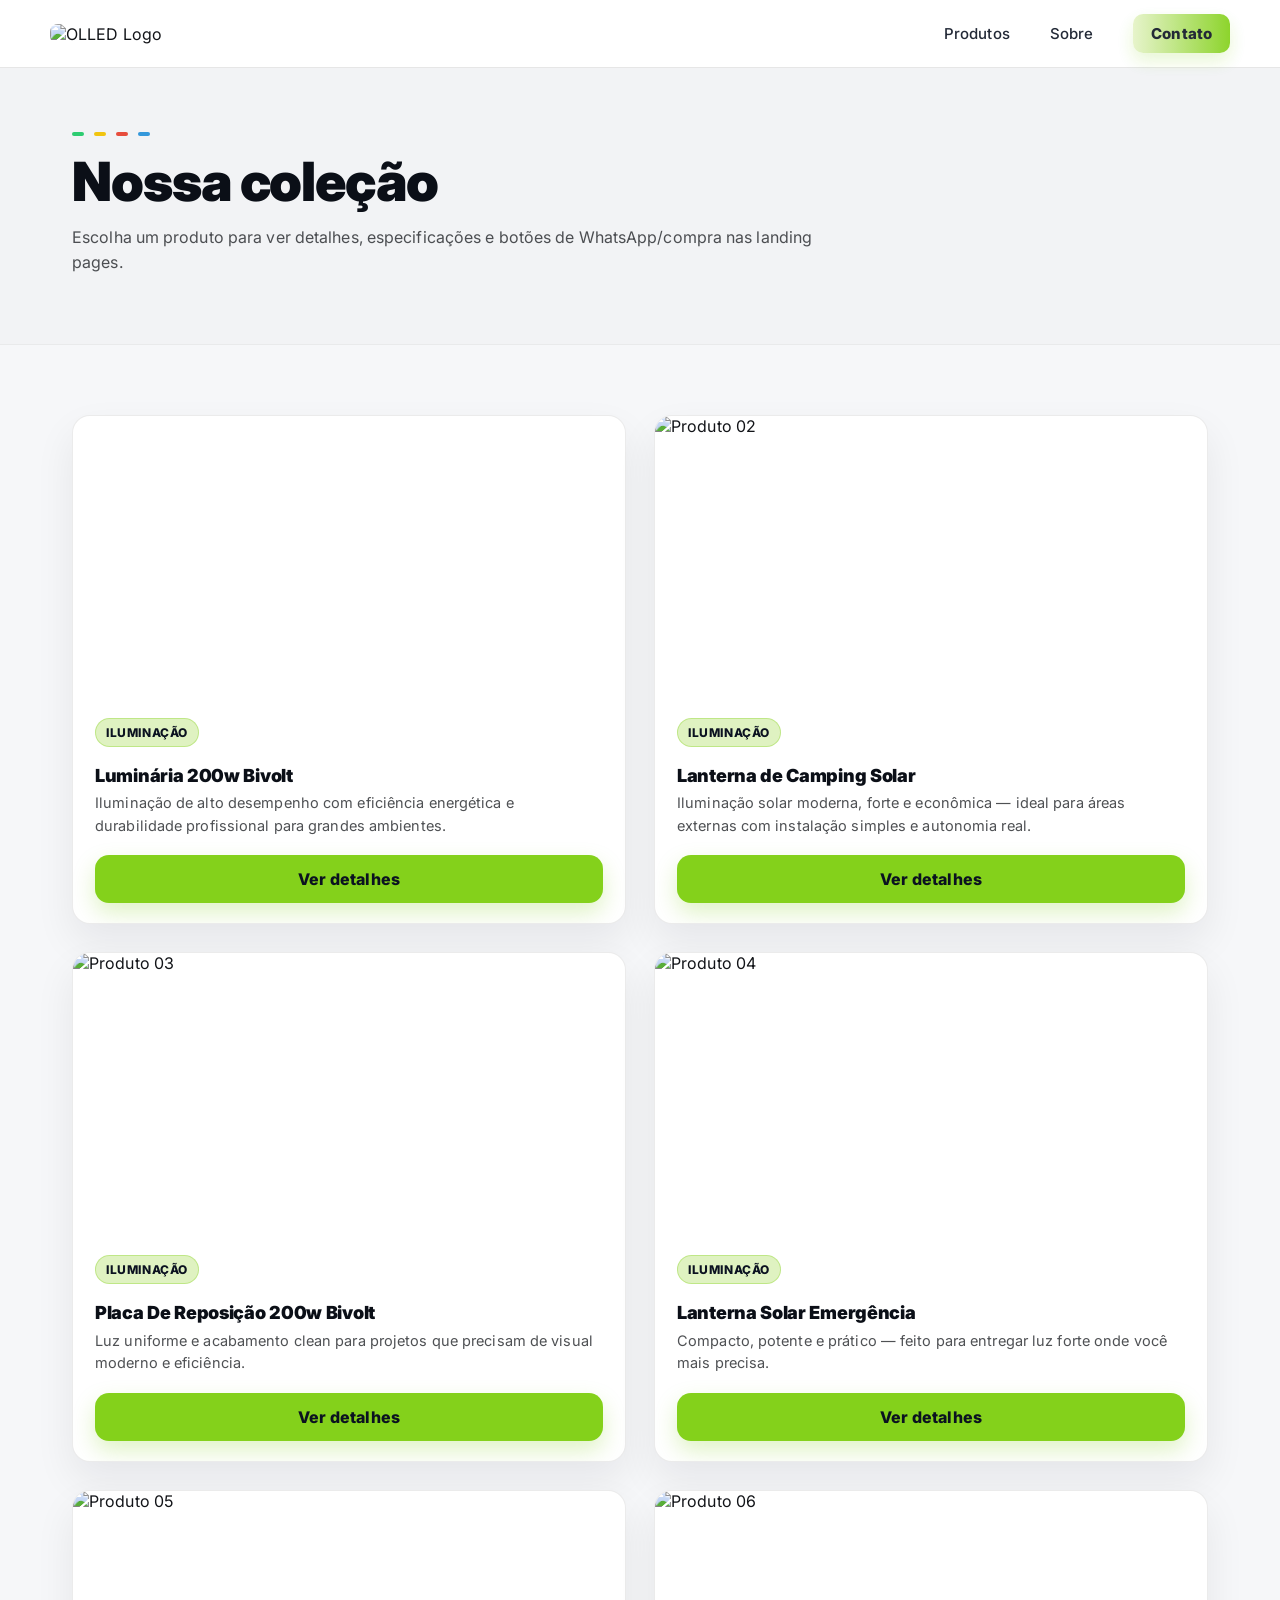
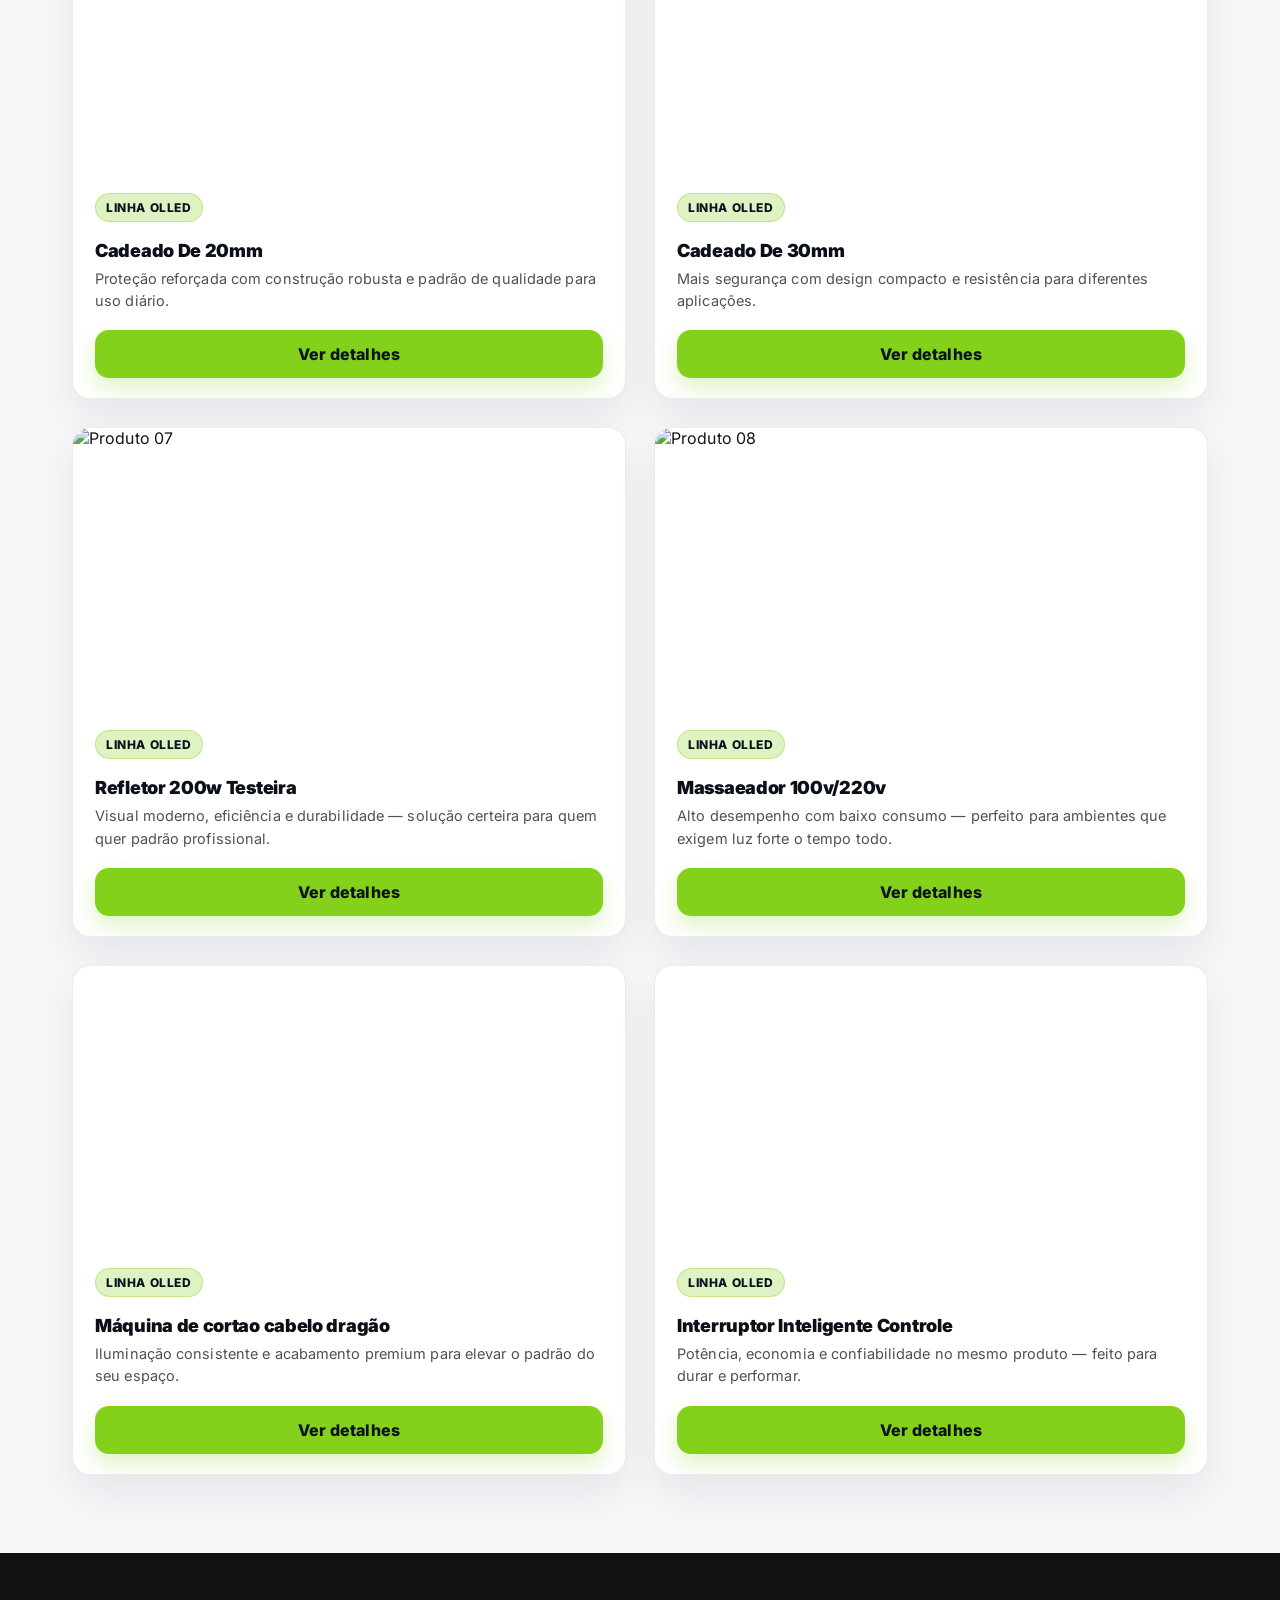
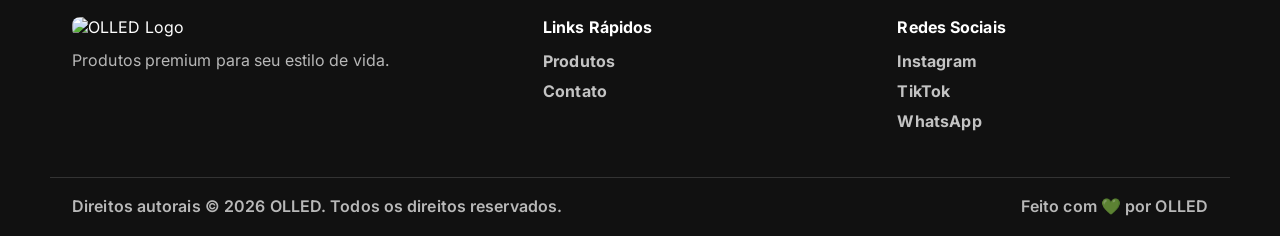
==== produtos.html @ 61763497 "Add files via upload" ====
<!doctype html>
<html lang="pt-br">
<head>
  <meta charset="utf-8" />
  <meta name="viewport" content="width=device-width, initial-scale=1" />
  <title>OLLED • Produtos</title>
  <meta name="description" content="Produtos OLLED – veja a coleção completa e acesse a página de detalhes de cada item." />

  <!-- Mesmo CSS do site -->
  <link rel="stylesheet" href="./styles.css?v=7" />
</head>

<body>
  <!-- NAV (igual do index) -->
  <header class="header">
    <div class="container nav">
      <a class="brand" href="./index.html#top" aria-label="OLLED">
        <img class="logo" src="./assets/Olled logo.png" alt="OLLED Logo">
      </a>

      <nav class="navLinks" aria-label="Navegação">
        <a href="./produtos.html" aria-current="page">Produtos</a>
        <a href="./sobre.html">Sobre</a>
        <a class="ctaNav" href="./index.html#contato">Contato</a>
      </nav>

      <button class="menuBtn" id="menuBtn" aria-label="Abrir menu" aria-expanded="false">☰</button>
    </div>

    <div class="container mobileNav" id="mobileNav" hidden>
      <a href="./produtos.html">Produtos</a>
      <a href="./sobre.html">Sobre</a>
      <a href="./index.html#contato">Contato</a>
    </div>
  </header>

  <main>
    <!-- HERO / TOPO -->
    <section class="pageHero">
      <div class="container reveal">
        <div class="dots"><span></span><span></span><span></span><span></span></div>
        <h1>Nossa coleção</h1>
        <p class="lead" style="max-width: 780px;">
          Escolha um produto para ver detalhes, especificações e botões de WhatsApp/compra nas landing pages.
        </p>
      </div>
    </section>

    <!-- GRID DE PRODUTOS (mesmo padrão do index) -->
    <section class="section products">
      <div class="container">
        <div class="grid">
  <!-- 01 -->
  <article class="card reveal">
    <img src="./assets/Luminaria.png?v=6" alt="Produto 01" loading="lazy"
         onerror="this.src='https://via.placeholder.com/1200x900?text=Produto+01'">
    <div class="cardBody">
      <div class="badgeTop">Iluminação</div>
      <h3>Luminária 200w Bivolt</h3>
      <p>Iluminação de alto desempenho com eficiência energética e durabilidade profissional para grandes ambientes.</p>
      <a class="btn js-product-open" href="#" data-product="p1">Ver detalhes</a>
    </div>
  </article>

  <!-- 02 -->
  <article class="card reveal">
    <img src="./assets/LED SOLAR.png" alt="Produto 02" loading="lazy"
         onerror="this.src='https://via.placeholder.com/1200x900?text=Produto+02'">
    <div class="cardBody">
      <div class="badgeTop">Iluminação</div>
      <h3>Lanterna de Camping Solar</h3>
      <p>Iluminação solar moderna, forte e econômica — ideal para áreas externas com instalação simples e autonomia real.</p>
      <a class="btn js-product-open" href="#" data-product="p2">Ver detalhes</a>
    </div>
  </article>

  <!-- 03 -->
  <article class="card reveal">
    <img src="./assets/Placas.png" alt="Produto 03" loading="lazy"
         onerror="this.src='https://via.placeholder.com/1200x900?text=Produto+03'">
    <div class="cardBody">
      <div class="badgeTop">Iluminação</div>
      <h3>Placa De Reposição 200w Bivolt</h3>
      <p>Luz uniforme e acabamento clean para projetos que precisam de visual moderno e eficiência.</p>
      <a class="btn js-product-open" href="#" data-product="p3">Ver detalhes</a>
    </div>
  </article>

  <!-- 04 -->
  <article class="card reveal">
    <img src="./assets/lanterna.png" alt="Produto 04" loading="lazy"
         onerror="this.src='https://via.placeholder.com/1200x900?text=Produto+04'">
    <div class="cardBody">
      <div class="badgeTop">Iluminação</div>
      <h3>Lanterna Solar Emergência</h3>
      <p>Compacto, potente e prático — feito para entregar luz forte onde você mais precisa.</p>
      <a class="btn js-product-open" href="#" data-product="p4">Ver detalhes</a>
    </div>
  </article>

  <!-- 05 -->
  <article class="card reveal">
    <img src="./assets/Cadeados.png" alt="Produto 05" loading="lazy"
         onerror="this.src='https://via.placeholder.com/1200x900?text=Produto+05'">
    <div class="cardBody">
      <div class="badgeTop">Linha OLLED</div>
      <h3>Cadeado De 20mm </h3>
      <p>Proteção reforçada com construção robusta e padrão de qualidade para uso diário.</p>
      <a class="btn js-product-open" href="#" data-product="p5">Ver detalhes</a>
    </div>
  </article>

  <!-- 06 -->
  <article class="card reveal">
    <img src="./assets/cadeado.png" alt="Produto 06" loading="lazy"
         onerror="this.src='https://via.placeholder.com/1200x900?text=Produto+06'">
    <div class="cardBody">
      <div class="badgeTop">Linha OLLED</div>
      <h3>Cadeado De 30mm</h3>
      <p>Mais segurança com design compacto e resistência para diferentes aplicações.</p>
      <a class="btn js-product-open" href="#" data-product="p6">Ver detalhes</a>
    </div>
  </article>

  <!-- 07 -->
  <article class="card reveal">
    <img src="./assets/prod-07.jpg" alt="Produto 07" loading="lazy"
         onerror="this.src='https://via.placeholder.com/1200x900?text=Produto+07'">
    <div class="cardBody">
      <div class="badgeTop">Linha OLLED</div>
      <h3>Refletor 200w Testeira</h3>
      <p>Visual moderno, eficiência e durabilidade — solução certeira para quem quer padrão profissional.</p>
      <a class="btn js-product-open" href="#" data-product="p7">Ver detalhes</a>
    </div>
  </article>

  <!-- 08 -->
  <article class="card reveal">
    <img src="./assets/prod-08.jpg" alt="Produto 08" loading="lazy"
         onerror="this.src='https://via.placeholder.com/1200x900?text=Produto+08'">
    <div class="cardBody">
      <div class="badgeTop">Linha OLLED</div>
      <h3>Massaeador 100v/220v</h3>
      <p>Alto desempenho com baixo consumo — perfeito para ambientes que exigem luz forte o tempo todo.</p>
      <a class="btn js-product-open" href="#" data-product="p8">Ver detalhes</a>
    </div>
  </article>

  <!-- 09 -->
  <article class="card reveal">
    <img src="./assets/prod-09.jpg" alt="Produto 09" loading="lazy"
         onerror="this.src='https://via.placeholder.com/1200x900?text=Produto+09'">
    <div class="cardBody">
      <div class="badgeTop">Linha OLLED</div>
      <h3>Máquina de cortao cabelo dragão</h3>
      <p>Iluminação consistente e acabamento premium para elevar o padrão do seu espaço.</p>
      <a class="btn js-product-open" href="#" data-product="p9">Ver detalhes</a>
    </div>
  </article>

  <!-- 10 -->
  <article class="card reveal">
    <img src="./assets/prod-10.jpg" alt="Produto 10" loading="lazy"
         onerror="this.src='https://via.placeholder.com/1200x900?text=Produto+10'">
    <div class="cardBody">
      <div class="badgeTop">Linha OLLED</div>
      <h3>Interruptor Inteligente Controle</h3>
      <p>Potência, economia e confiabilidade no mesmo produto — feito para durar e performar.</p>
      <a class="btn js-product-open" href="#" data-product="p10">Ver detalhes</a>
    </div>
  </article>
</div>

  <!-- JS do site (menu mobile + reveal) -->
        </div> <!-- .container -->
    </section>
  </main>

   <div class="pmHeaderLine"></div>
<div class="videoModal" id="productModal" aria-hidden="true">
  <div class="videoModalBackdrop" data-close="product"></div>

  <div class="videoModalBox productModalBox" role="dialog" aria-modal="true" aria-labelledby="productModalTitle">
    <button class="videoModalClose" type="button" data-close="product" aria-label="Fechar">✕</button>

    <div style="padding:18px;">
      <div style="display:grid; grid-template-columns: 1fr;; gap:18px; align-items:start;" class="pmGrid">

     <div>
<div class="mediaRow">

  <div class="mediaImage">
    <img id="productModalImg"
         src=""
         alt=""
         style="width:100%; height:360px; object-fit:cover; border-radius:16px; border:1px solid rgba(0,0,0,.08); background:#fff;">
  </div>

  <div class="mediaVideo" id="productVideoWrap" style="display:none;">
    <video id="productModalVideo"
           controls
           playsinline
           style="width:100%; max-height:260px; border-radius:16px; background:#0b1220;">
    </video>
  </div>

</div>

        <div>
          <div class="badgeTop" id="productModalBadge">Produto</div>
          <h2 id="productModalTitle" style="margin:10px 0 8px;"></h2>
          <p id="productModalDesc" style="margin:0 0 10px; opacity:.88;"></p>

          <div id="productModalSpecs" style="display:flex; flex-wrap:wrap; gap:10px; margin: 10px 0 10px;"></div>

          <h4 style="margin:14px 0 8px;">Características</h4>
          <ul id="productModalList" style="margin:0; padding-left:18px; line-height:1.6;"></ul>

       

        <h4 style="margin:18px 0 8px;">Ver nos Marketplaces</h4>

        <div class="pmActions">
  <a class="pmLink pmLinkWhats" id="productModalWhats" href="#" target="_blank" rel="noopener" aria-label="WhatsApp">
    <svg class="wppIcon" viewBox="0 0 32 32" aria-hidden="true">
      <path d="M19.11 17.42c-.27-.14-1.6-.79-1.85-.88-.25-.09-.44-.14-.62.14-.18.27-.71.88-.87 1.06-.16.18-.32.2-.59.07-.27-.14-1.15-.42-2.2-1.35-.81-.72-1.35-1.6-1.51-1.87-.16-.27-.02-.42.12-.56.12-.12.27-.32.41-.48.14-.16.18-.27.27-.46.09-.18.05-.34-.02-.48-.07-.14-.62-1.5-.85-2.05-.22-.54-.44-.46-.62-.46h-.53c-.18 0-.48.07-.73.34-.25.27-.96.94-.96 2.3s.99 2.67 1.12 2.85c.14.18 1.95 2.97 4.72 4.17.66.28 1.18.45 1.58.58.66.21 1.26.18 1.74.11.53-.08 1.6-.66 1.83-1.3.23-.64.23-1.18.16-1.3-.06-.11-.25-.18-.52-.32z"/>
      <path d="M16 3C8.83 3 3 8.83 3 16c0 2.24.6 4.43 1.74 6.35L3 29l6.85-1.68A12.95 12.95 0 0 0 16 29c7.17 0 13-5.83 13-13S23.17 3 16 3zm0 23.5c-2.02 0-4.01-.54-5.76-1.56l-.41-.24-4.06.99 1.08-3.96-.27-.44A10.48 10.48 0 0 1 5.5 16C5.5 10.21 10.21 5.5 16 5.5S26.5 10.21 26.5 16 21.79 26.5 16 26.5z"/>
    </svg>
  </a>
</div>
        <div class="marketLinks" id="productModalMarkets"></div>
                </div> <!-- fecha coluna direita -->
      </div> <!-- fecha .pmGrid -->
    </div> <!-- fecha padding -->
  </div> <!-- fecha .videoModalBox -->
</div> <!-- fecha .videoModal -->
</div>  
<style>
@media (max-width: 860px){
  .pmGrid{ grid-template-columns: 1fr !important; }
  #productModalImg{ height: 240px !important; }
}

</style>

<footer class="footer">
    <div class="container footerGrid">
      <div class="footerBrand">
        <img class="logo" src="https://files.manuscdn.com/user_upload_by_module/session_file/310519663096299728/YKeuuQJrWALnEjJI.png" alt="OLLED Logo">
        <p>Produtos premium para seu estilo de vida.</p>
      </div>

      <div class="footerCol">
        <h4>Links Rápidos</h4>
        <a href="./produtos.html">Produtos</a>
        <a href="./index.html#contato">Contato</a>
      </div>

      <div class="footerCol">
        <h4>Redes Sociais</h4>
        <a href="https://instagram.com/olledbr" target="_blank" rel="noopener">Instagram</a>
        <a href="https://tiktok.com/@ollederierfreire" target="_blank" rel="noopener">TikTok</a>
        <a href="https://wa.me/5511982139222" target="_blank" rel="noopener">WhatsApp</a>
      </div>
    </div>

    <div class="container footerBottom">
      <span>Direitos autorais © 2026 OLLED. Todos os direitos reservados.</span>
      <span>Feito com 💚 por OLLED</span>
    </div>
  </footer>
<script src="./script.js" defer></script>

</body>
</html>
---- styles.css ----
/* ====== Fonte premium ====== */
@import url('https://fonts.googleapis.com/css2?family=Inter:wght@400;500;600;700;800;900&display=swap');

:root{
  --green:#84d11b;
  --green-dark:#6fb315;

  --text:#0f172a;
  --muted:#475569;

  --bg:#f6f7f9;
  --card:#ffffff;
  --line:#e5e7eb;

  --radius:18px;
  --shadow: 0 12px 28px rgba(2, 6, 23, .08);

  --max: 1180px;

  /* Cores das bolinhas */
  --dot1:#2ecc71; /* verde */
  --dot2:#f1c40f; /* amarelo */
  --dot3:#e74c3c; /* vermelho */
  --dot4:#3498db; /* azul */
}

*{box-sizing:border-box}
html{scroll-behavior:smooth}
body{
  margin:0;
  font-family: "Inter", system-ui, -apple-system, Segoe UI, Roboto, Arial, sans-serif;
  background:var(--bg);
  color:var(--text);
}

img{max-width:100%; display:block}
67a{text-decoration:none; color:inherit}

.container{
  max-width:var(--max);
  margin:0 auto;
  padding:0 22px;
}

/* ====== NAVBAR ====== */
.header{
  position:sticky;
  top:0;
  z-index:50;
  background:#ffffff;
  border-bottom:1px solid #e6e6e6;
}

.nav{
  display:flex;
  justify-content:space-between;
  align-items:center;
  padding:14px 0;
}

.navLinks{
  display:flex;
  gap:40px; /* aumenta o espaço entre Produtos e Sobre */
  align-items:center;
}


.brand{
  display:flex;
  align-items:center;
  gap:12px;
}

.logo{
  width:120px;      /* aumentamos aqui */
  height:auto;     /* deixa proporcional */
  border-radius:8px;
  object-fit:contain;
}

.nav{
  display:flex;
  justify-content:space-between;
  align-items:center;
  padding:px 0; /* mais espaço vertical */
}

.navLinks a{
  color:#111827;
  font-weight:500;
  font-size:15px;
  opacity:.92;
}
.navLinks a:hover{opacity:1}

.navLinks a.ctaNav{
  background: linear-gradient(90deg, #e5f3c7, var(--green));
  padding:10px 18px;
  border-radius:10px;
  font-weight:800;
  box-shadow: 0 8px 18px rgba(132,209,27,.20);
}

/* Mobile menu */
.menuBtn{
  display:none;
  border:1px solid var(--line);
  background:#fff;
  border-radius:12px;
  padding:10px 12px;
  font-size:18px;
  cursor:pointer;
}
.mobileNav{
  border-top:1px solid var(--line);
  padding:8px 0 14px;
}
.mobileNav a{
  display:block;
  padding:10px 0;
  font-weight:700;
  color:#111827;
  opacity:.86;
}
.mobileNav a:hover{opacity:1}

/* ====== Util: bolinhas coloridas ====== */
.dots{
  display:flex;
  gap:10px;
  align-items:center;
  margin:0 0 18px;
}
.dots span{
  width:12px;
  height:4px;
  border-radius:999px;
  display:inline-block;
}
.dots span:nth-child(1){background:var(--dot1)}
.dots span:nth-child(2){background:var(--dot2)}
.dots span:nth-child(3){background:var(--dot3)}
.dots span:nth-child(4){background:var(--dot4)}

/* ====== Botões ====== */
.btn{
  display:inline-flex;
  align-items:center;
  justify-content:center;
  gap:10px;
  padding:14px 22px;
  border-radius:10px;
  border:2px solid var(--green);
  font-weight:800;
  cursor:pointer;
  transition: transform .15s ease, box-shadow .15s ease, opacity .15s ease;
  user-select:none;
}

.btn.primary{
  background:var(--green);
  color:#0b1220;
  border-color:var(--green);
  box-shadow: 0 10px 22px rgba(132,209,27,.25);
}
.btn.ghost{
  background:transparent;
  color:#0b1220;
}
.btn:hover{transform: translateY(-1px); opacity:.97}

/* ====== HERO ====== */
.hero{
  background: #f2f3f5;
  padding:20px 0 80px 0;
  border-bottom:1px solid rgba(0,0,0,.04);
}

.heroGrid{
  display:grid;
  grid-template-columns: 1fr 1fr;
  align-items:center;
  gap:42px;
}

.heroText{ position: relative; }

/* ✅ Aqui é onde você “abaixa” o título */
.heroText h1{
  font-size:56px;
  line-height:1.05;
  letter-spacing:-0.02em;
  margin:42px 0 16px;
}

.lead{
  font-size:16px;
  color:var(--muted);
  line-height:1.7;
  margin:0 0 28px;
  max-width:520px;
}

.heroActions{display:flex; gap:18px; flex-wrap:wrap;}

.heroTopLogo{
  grid-column: 1 / -1;
  display:flex;
  justify-content:center;
  margin-top:-10px;
  margin-bottom:-20px;
  position:relative;
  z-index:2;
}

.heroTopLogo img{
  width:520px;
  max-width:90%;
  height:120px;
  object-fit:cover;
  object-position:center;
}

.heroMedia{
  border-radius:22px;
  overflow:hidden;
  background:#fff;
  border:1px solid rgba(0,0,0,.06);
  box-shadow: var(--shadow);
}

/* ====== GALERIA ====== */
.gallery{
  padding:78px 0;
  background:#fff;
  border-top:1px solid rgba(0,0,0,.05);
}

.gallery h2{
  font-size:42px;
  margin:0 0 10px;
  letter-spacing:-0.02em;
}
.gallery p{
  color:var(--muted);
  line-height:1.7;
  margin:0 0 34px;
  max-width:720px;
}

.galleryGrid{
  display:grid;
  grid-template-columns: 1fr 1fr;
  gap:22px;
}

.galleryGrid img{
  width:100%;
  height:320px;
  object-fit:cover;
  border-radius:18px;
  border:1px solid rgba(0,0,0,.08);
  box-shadow: 0 18px 40px rgba(2, 6, 23, .07);
  transition: transform .35s ease, box-shadow .35s ease;
}

.galleryGrid img:hover{
  transform: translateY(-3px) scale(1.02);
  box-shadow: 0 26px 60px rgba(2, 6, 23, .12);
}

/* ====== SEÇÃO ESCURA (lâmpada) ====== */
.section-dark{
  position:relative;
  padding:110px 0;
  color:#ffffff;

 background-image:
  linear-gradient(90deg,
    rgba(0, 0, 0, 0.85) 0%,
    rgba(0, 0, 0, 0.75) 50%,
    rgba(0, 0, 0, 0.55) 100%
  ),
  url("./assets/lampada.jpg");

  background-size:cover;
  background-position:center;
  background-attachment:fixed;
}

.section-dark .container{ max-width: 760px; }

.section-dark h2{
  font-size:48px;
  margin:0 0 14px;
  letter-spacing:-0.02em;
  color:#ffffff !important;
text-shadow: 0 4px 18px rgba(0,0,0,0.6);
}
.section-dark p{
  color:#ffffff;
  text-shadow: 0 2px 12px rgba(0,0,0,0.5);
  line-height:1.7;
  max-width:560px;
}

/* ====== Seções claras ====== */
.section{
  padding:78px 0;
  background:transparent;
}

.section h2{
  font-size:42px;
  margin:0 0 10px;
  letter-spacing:-0.02em;
}

.section p{
  color: var(--muted);
  line-height:1.7;
  margin:0 0 34px;
  max-width:720px;
}

/* ====== VIDEO ====== */
.videoWrap{ margin-top:8px; }

.videoBox{
  background:#fff;
  border:1px solid var(--line);
  border-radius:16px;
  overflow:hidden;
  box-shadow: var(--shadow);
}

.videoBox video{
  width:100%;
  aspect-ratio:16/9;
  background:#0b1220;
}

.videoHelp{
  background:#eaf1ff;
  padding:18px 18px;
  border-top:1px solid #d7e2ff;
}

.videoHelp h3{
  margin:0 0 10px;
  font-size:18px;
}
.videoHelp ul{
  margin:0;
  padding-left:18px;
  color:#334155;
  line-height:1.8;
}

/* ====== PRODUTOS ====== */
.products{ padding-top:70px; }

.grid{
  display:grid;
  grid-template-columns: 1fr 1fr;
  gap:28px;
}

.card{
  background:var(--card);
  border-radius:18px;
  overflow:hidden;
  border:1px solid rgba(0,0,0,.08);
  box-shadow: 0 18px 40px rgba(2, 6, 23, .07);
  transition: transform .18s ease, box-shadow .18s ease;
}

.card:hover{
  transform: translateY(-2px);
  box-shadow: 0 26px 60px rgba(2, 6, 23, .10);
}

.card img{
  width:100%;
  height:280px;
  object-fit:contain;
  padding:0;
}

.cardBody{ padding:22px 22px 20px; }

.badgeTop{
  display:inline-flex;
  align-items:center;
  gap:8px;
  font-size:12px;
  font-weight:800;
  color:#0b1220;
  background:#dff2c1;
  border:1px solid rgba(132,209,27,.35);
  padding:6px 10px;
  border-radius:999px;
  margin-bottom:10px;
}

.cardBody h3{
  font-size:30px;
  margin:6px 0 8px;
  letter-spacing:-0.02em;
}

.cardBody p{ margin:0 0 18px; color:var(--muted); }

.cardBody .btn{
  width:100%;
  border:none;
  background:var(--green);
  color:#0b1220;
  box-shadow: 0 10px 22px rgba(132,209,27,.25);
}

/* CTA pequena abaixo dos produtos */
.smallCta{
  text-align:center;
  margin-top:38px;
  color:#334155;
}
.smallCta .btn{
  margin-top:14px;
  border:none;
  background:var(--green);
  color:#0b1220;
  box-shadow: 0 10px 22px rgba(132,209,27,.25);
}

/* ====== CONTATO ====== */
#contato{
  background: transparent; /* ou var(--bg) se quiser seguir o fundo do site */
  padding:86px 0;
}
.contactTitleTop{
  text-align:center;
  max-width:820px;
  margin:0 auto 40px;
}

.contactTitleTop h2{
  margin:0 0 10px;
  font-size:44px;
  letter-spacing:-0.02em;
}

.contactTitleTop p{
  margin:0;
  color:#334155;
  line-height:1.7;
}

.contactGrid{
  display:grid;
  grid-template-columns: 1fr 1fr;
  gap:22px;
  max-width:900px;
  margin:0 auto;
}

.contactCard{
  background:#fff;
  border-radius:16px;
  padding:22px 22px;
  border:1px solid rgba(0,0,0,.08);
  box-shadow: var(--shadow);
  display:flex;
  gap:14px;
  align-items:center;
  transition: transform .16s ease;
}
.contactCard:hover{transform: translateY(-1px);}

.icon{
  width:44px;
  height:44px;
  border-radius:12px;
  display:grid;
  place-items:center;
  background:#f3f4f6;
  border:1px solid rgba(0,0,0,.06);
  font-size:20px;
}

.contactText .contactTitle{
  font-weight:900;
  font-size:18px;
  margin:0;
}
.contactText .contactValue{
  margin-top:6px;
  color:#475569;
  font-weight:600;
}

/* CTA verde grande */
.contactCta{
  max-width:880px;
  margin:48px auto 0;
  background: linear-gradient(90deg, #e3efd2, var(--green));
  border-radius:22px;
  padding:54px 30px;
  text-align:center;
  box-shadow: 0 18px 48px rgba(132,209,27,.18);
}

.contactCta h3{
  margin:0 0 10px;
  font-size:36px;
  letter-spacing:-0.02em;
}

.contactCta p{
  margin:0 0 26px;
  color:#0b1220;
  line-height:1.7;
}

.contactCta .btn{
  background:#fff;
  border:none;
  padding:14px 26px;
}

/* ====== FOOTER ====== */
.footer{
  background:#111;
  color:#fff;
  padding:64px 0 20px;
}

.footerGrid{
  display:grid;
  grid-template-columns: 1.1fr .8fr .8fr;
  gap:44px;
  align-items:start;
  margin-bottom:36px;
}

.footerBrand p{
  margin:10px 0 0;
  color:rgba(255,255,255,.70);
  line-height:1.7;
}

.footerCol h4{
  margin:0 0 14px;
  font-size:16px;
}
.footer a{
  display:block;
  color:rgba(255,255,255,.75);
  margin:10px 0;
  font-weight:600;
}
.footer a:hover{color:#fff}

.footerBottom{
  border-top:1px solid rgba(255, 255, 255, 0.14);
  padding-top:18px;
  display:flex;
  justify-content:space-between;
  gap:12px;
  flex-wrap:wrap;
  color:rgba(255,255,255,.70);
  font-weight:600;
}

/* ====== Animations (scroll reveal) ====== */
.reveal{
  opacity:0;
  transform: translateY(14px);
  transition: opacity .6s ease, transform .6s ease;
}
.reveal.show{
  opacity:1;
  transform: translateY(0);
}

.fade-left{
  opacity:0;
  transform: translateX(-60px);
  transition: opacity .8s ease, transform .8s ease;
  will-change: opacity, transform;
}
.fade-left.show{
  opacity:1;
  transform: translateX(0);
}

/* ====== Responsivo ====== */
@media (max-width: 980px){
  .heroGrid{grid-template-columns:1fr}
  .heroText h1{font-size:42px}
  .section-dark h2{font-size:36px}
  .grid{grid-template-columns:1fr}
  .contactGrid{grid-template-columns:1fr}
  .footerGrid{grid-template-columns:1fr}
  .navLinks{display:none}
  .menuBtn{display:inline-flex}

  .heroTopLogo{ margin-top:0; margin-bottom:-12px; }
  .heroTopLogo img{ width:420px; height:110px; }

  .galleryGrid{ grid-template-columns: 1fr; }
  .galleryGrid img{ height:260px; }
}
/* ===== Ícones redes sociais coloridos ===== */

.icon i{
  font-size:20px;
}

/* WhatsApp */
.fa-whatsapp{
  color:#25D366;
}

/* Instagram (gradiente fake simplificado) */
.fa-instagram{
  color:#E1306C;
}

/* TikTok */
.fa-tiktok{
  color:#000000;
}

/* Email */
.fa-envelope{
  color:#0072C6;
}
/* ===== Página Sobre ===== */
.pageHero{
  background:#f2f3f5;
  padding:64px 0 40px;
  border-bottom:1px solid rgba(0,0,0,.04);
}

.pageHero h1{
  font-size:54px;
  line-height:1.05;
  letter-spacing:-0.02em;
  margin:0 0 14px;
}

.aboutCards{
  display:grid;
  grid-template-columns: 1fr 1fr 1fr;
  gap:18px;
  margin-top:22px;
}

.aboutCard{
  background:#fff;
  border:1px solid rgba(0,0,0,.08);
  border-radius:16px;
  padding:18px;
  box-shadow: var(--shadow);
}

.aboutCard h3{
  margin:0 0 8px;
  font-size:18px;
}

.aboutCard p{
  margin:0;
  color:var(--muted);
  line-height:1.6;
}

.activeNav{
  font-weight:900;
  opacity:1 !important;
}

@media (max-width: 980px){
  .aboutCards{ grid-template-columns: 1fr; }
  .pageHero h1{ font-size:40px; }
}
/* ===================== SOBRE (PAGE) ===================== */
.aboutHero{
  background: linear-gradient(180deg, #eef5ff 0%, #ffffff 70%);
  border-bottom:1px solid rgba(0,0,0,.06);
  padding:84px 0 64px;
}

.aboutHeroInner{ max-width: 980px; }

.aboutHero h1{
  font-size:54px;
  line-height:1.05;
  letter-spacing:-0.02em;
  margin:18px 0 14px;
}

.aboutHeroLead{
  color:var(--muted);
  line-height:1.8;
  margin:0;
  max-width:820px;
  font-size:16px;
}

.aboutSection{
  padding:78px 0;
  background:#fff;
}

.aboutAlt{
  background:#f3f6fb;
  border-top:1px solid rgba(0,0,0,.04);
  border-bottom:1px solid rgba(0,0,0,.04);
}

.aboutSection h2{
  font-size:40px;
  margin:0 0 12px;
  letter-spacing:-0.02em;
}

.aboutSection p{
  color:var(--muted);
  line-height:1.8;
  margin:0 0 14px;
  max-width:860px;
}

.aboutNote{
  margin-top:14px !important;
  max-width:860px;
}

.aboutChecks{
  display:grid;
  grid-template-columns: 1fr 1fr;
  gap:18px 34px;
  margin:20px 0 10px;
  max-width: 860px;
}

.aboutChecks ul{
  margin:0;
  padding:0;
  list-style:none;
  display:flex;
  flex-direction:column;
  gap:12px;
}

.aboutChecks li{
  display:flex;
  align-items:flex-start;
  gap:12px;
  color:#0f172a;
  line-height:1.6;
  font-weight:600;
}

.checkDot{
  width:20px;
  height:20px;
  border-radius:999px;
  display:inline-flex;
  align-items:center;
  justify-content:center;
  background:#e9f7d4;
  border:1px solid rgba(132,209,27,.55);
  color:#2f6d00;
  font-weight:900;
  flex: 0 0 20px;
  margin-top:2px;
}

.aboutBullets{
  display:grid;
  grid-template-columns: 1fr 1fr;
  gap:10px 34px;
  margin:16px 0 6px;
  max-width: 860px;
}

.aboutBullets ul{
  margin:0;
  padding-left:18px;
  color:#0f172a;
  line-height:1.9;
  font-weight:600;
}

.aboutClients{
  display:grid;
  grid-template-columns: 1fr 1fr;
  gap:14px 16px;
  margin:26px 0 18px;
  max-width: 860px;
}

.clientPill{
  background:#fff;
  border:1px solid rgba(0,0,0,.12);
  border-radius:10px;
  padding:16px 18px;
  font-weight:800;
  text-align:center;
  box-shadow: 0 10px 24px rgba(2, 6, 23, .06);
}

.aboutWhy{
  margin:18px 0 16px;
  padding:0;
  list-style:none;
  max-width: 860px;
  display:flex;
  flex-direction:column;
  gap:12px;
}

.aboutWhy li{
  display:flex;
  align-items:flex-start;
  gap:12px;
  color:#0f172a;
  font-weight:700;
  line-height:1.6;
}

.aboutWhy li::before{
  content:"◆";
  color:#3b82f6;
  font-size:14px;
  line-height:1.4;
  margin-top:2px;
}

.aboutItalic{
  max-width:860px;
  font-style:italic;
  color:#475569;
  margin-top:14px !important;
}

.aboutCta{
  padding:88px 0;
  background: linear-gradient(90deg, #e7f5d2 0%, #84d11b 100%);
}

.aboutCtaInner{
  text-align:center;
  max-width: 920px;
}

.aboutCta h2{
  margin:0 0 10px;
  font-size:46px;
  letter-spacing:-0.02em;
  color:#0b1220;
}

.aboutCta p{
  margin:0 0 22px;
  color:#0b1220;
  font-weight:600;
  line-height:1.8;
}

.aboutCtaBtn{
  background:#fff !important;
  border:2px solid rgba(11,18,32,.2) !important;
  color:#0b1220 !important;
  padding:14px 26px !important;
  box-shadow: 0 14px 34px rgba(2, 6, 23, .10);
}

@media (max-width: 980px){
  .aboutHero{ padding:60px 0 44px; }
  .aboutHero h1{ font-size:40px; }
  .aboutChecks{ grid-template-columns:1fr; }
  .aboutBullets{ grid-template-columns:1fr; }
  .aboutClients{ grid-template-columns:1fr; }
  .aboutCta h2{ font-size:34px; }
}

/* ===== BOTÃO FLUTUANTE WHATSAPP (ÚNICO) ===== */
.whatsappFloat{
  position:fixed;
  right:24px;
  bottom:24px;
  width:64px;
  height:64px;
  border-radius:50%;
  background:#25D366;

  display:flex;
  align-items:center;
  justify-content:center;

  z-index:999;
  cursor:pointer;

  /* “apagado” (sem brilho forte) */
  box-shadow:
    0 10px 25px rgba(0,0,0,.20);

  transition: transform .35s ease, box-shadow .35s ease, filter .35s ease;
  animation: wppFade .45s ease both;
}

.whatsappFloat img{
  width:34px;
  height:34px;
  transition: transform .35s ease, filter .35s ease;
}

/* 💡 EFEITO LÂMPADA ACENDENDO (hover) */
.whatsappFloat:hover{
  transform: translateY(-3px) scale(1.08);
  filter: brightness(1.05);

  /* brilho “lâmpada” */
  box-shadow:
    0 0 10px rgba(255,255,255,.70),
    0 0 22px rgba(255,255,255,.45),
    0 0 55px rgba(37,211,102,.75),
    0 0 90px rgba(37,211,102,.45),
    0 14px 36px rgba(0,0,0,.22);
}

.whatsappFloat:hover img{
  transform: scale(1.08);
  filter: brightness(1.20);
}

/* entrada suave */
@keyframes wppFade{
  from{ opacity:0; transform: translateY(12px) scale(.95); }
  to{ opacity:1; transform: translateY(0) scale(1); }
}


/* Responsivo Marketplaces */
@media (max-width: 980px){
  .marketGrid{
    grid-template-columns: 1fr;
  }
}

/* ===== FAIXA (NETFLIX-LIKE) DE VÍDEOS ===== */
.rail{
  position: relative;
  margin-top: 18px;
}

.railViewport{
  overflow: hidden;
  border-radius: 18px;
  border: 1px solid rgba(0,0,0,.10);
  box-shadow: 0 18px 40px rgba(2, 6, 23, .08);
  background: #0b1220;
}

.railTrack{
  display: flex;
  gap: 14px;
  padding: 14px;
  transform: translateX(0);
  transition: transform .45s ease;
  will-change: transform;
}

.railCard{
  flex: 0 0 320px;
  height: 180px;
  border-radius: 14px;
  overflow: hidden;
  background: #0b1220;
  border: 1px solid rgba(255,255,255,.10);
}

.railVideo{
  width: 100%;
  height: 100%;
  object-fit: cover;
  display: block;
  background: #0b1220;
}

.railBtn{
  position: absolute;
  top: 50%;
  transform: translateY(-50%);
  width: 46px;
  height: 46px;
  border-radius: 50%;
  border: 1px solid rgba(255,255,255,.20);
  background: rgba(0,0,0,.35);
  color: #fff;
  font-size: 30px;
  cursor: pointer;
  display: grid;
  place-items: center;
  z-index: 3;
  transition: transform .2s ease, opacity .2s ease;
  opacity: .95;
}

.railBtn:hover{
  transform: translateY(-50%) scale(1.06);
}

.railBtn.prev{ left: 10px; }
.railBtn.next{ right: 10px; }

@media (max-width: 980px){
  .railCard{ flex-basis: 260px; height: 150px; }
}

@media (max-width: 520px){
  .railCard{ flex-basis: 220px; height: 130px; }
}

/* ====== FEEDBACKS ====== */
.feedback-section{
  padding: 100px 5%;
  background: #f1f3f5;
  text-align: center;
}

.feedback-container{
  display: flex;
  gap: 30px;
  justify-content: center;
  flex-wrap: wrap;
}

.feedback-card{
  background: #ffffff;
  width: 340px;
  padding: 35px;
  border-radius: 20px;
  border: 1px solid rgba(0,0,0,0.06);
  box-shadow: 0 20px 40px rgba(0,0,0,0.10);
  transition: transform .4s ease, box-shadow .4s ease, opacity .4s ease;
  position: relative;
  overflow: hidden;

  opacity: 0;
  transform: translateY(60px);
}

.feedback-card.show{
  opacity: 1;
  transform: translateY(0);
}

.feedback-card:hover{
  transform: translateY(-12px);
  box-shadow: 0 30px 60px rgba(0,0,0,0.16);
}

.feedback-card::before{
  content: "";
  position: absolute;
  top: 0;
  left: 0;
  height: 5px;
  width: 100%;
  background: linear-gradient(90deg, #00ff88, #00cc66);
}
/* FIX: logos dos marketplaces não podem herdar regras globais de img */
.marketCard .marketLogo{
  width: 54px !important;
  height: 54px !important;
  max-width: 54px !important;
  max-height: 54px !important;
  object-fit: contain !important;
  flex: 0 0 54px;
}

/* garante layout do card */
.marketCard{
  display: flex;
  align-items: center;
  gap: 18px;
}

.marketCard span{
  flex: 1;
}
/* ===== MARKETPLACES (estilo igual Contato) ===== */

.marketCard{
  text-decoration: none;
  color: #0b1220;
  background:#fff;
  border-radius:18px;
  padding:22px;
  display:flex;
  align-items:center;
  gap:16px;
  border:1px solid rgba(0,0,0,.08);
  box-shadow: 0 16px 36px rgba(2,6,23,.07);
  transition: transform .3s ease, box-shadow .3s ease, border-color .3s ease;
}

.marketIcon{
  width:56px;
  height:56px;
  border-radius:16px;
  background:#f3f4f6;
  border:1px solid rgba(0,0,0,.06);
  display:grid;
  place-items:center;
  flex: 0 0 56px;
}

.marketCard .marketLogo{
  width:28px !important;
  height:28px !important;
  max-width:28px !important;
  max-height:28px !important;
  object-fit:contain !important;
  display:block;
}

.marketText{
  display:flex;
  flex-direction:column;
  line-height:1.1;
}

.marketText strong{
  font-size:18px;
  font-weight:800;
}

.marketText span{
  margin-top:6px;
  font-size:14px;
  color:#4b5563;
  font-weight:600;
}

/* Marketplaces usando o mesmo estilo do contato */
.icon img{
  width: 40px;
  height: 40px;
  object-fit: contain;
  display: block;
}

/* Marketplaces usando o mesmo estilo do contato (tamanho da logo no quadradinho) */
.icon img{
  width: 40px;
  height: 40px;
  object-fit: contain;
  display: block;
}

/* Hover: “saltinho” + acender (glow) com a cor de cada marketplace */
.contactCard{
  transition: transform .25s ease, box-shadow .25s ease, border-color .25s ease, filter .25s ease;
}

.contactCard.shopee{ --glow: 255, 87, 34; }  /* Shopee */
.contactCard.magalu{ --glow: 0, 102, 255; }  /* Magalu */
.contactCard.tiktok{ --glow: 0, 242, 234; }  /* TikTok */
.contactCard.ml{     --glow: 255, 206, 0; }  /* Mercado Livre */

.contactCard.shopee:hover,
.contactCard.magalu:hover,
.contactCard.tiktok:hover,
.contactCard.ml:hover{
  transform: translateY(-6px);
  border-color: rgba(var(--glow), .45);
  filter: brightness(1.02);
  box-shadow:
    0 18px 40px rgba(2,6,23,.12),
    0 0 0 4px rgba(var(--glow), .10),
    0 0 26px rgba(var(--glow), .28);
}

.contactCard.shopee:hover .icon,
.contactCard.magalu:hover .icon,
.contactCard.tiktok:hover .icon,
.contactCard.ml:hover .icon{
  border-color: rgba(var(--glow), .35);
  box-shadow:
    0 0 0 4px rgba(var(--glow), .10),
    0 0 18px rgba(var(--glow), .25);
  background: rgba(var(--glow), .06);
}

/* ===== FIX LINKS (tirar sublinhado e roxo) ===== */
a{
  text-decoration: none;
  color: inherit;
}

a:visited{
  color: inherit;
}

/* garante que dentro dos cards também não mude */
.contactCard, 
.contactCard:visited{
  color: inherit;
  text-decoration: none;
}

/* ===== CONTATOS - salto + glow por cor ===== */
.contactCard{
  transition: transform .25s ease, box-shadow .25s ease, border-color .25s ease, filter .25s ease;
  will-change: transform;
}

/* cores */
.contactCard.whatsapp{ --glow: 37, 211, 102; }   /* verde Whats */
.contactCard.instagram{ --glow: 225, 48, 108; }  /* rosa Insta */
.contactCard.tiktok{ --glow: 0, 242, 234; }      /* ciano TikTok */
.contactCard.email{ --glow: 0, 102, 204; }       /* azul Email */

/* hover */
.contactCard.whatsapp:hover,
.contactCard.instagram:hover,
.contactCard.tiktok:hover,
.contactCard.email:hover{
  transform: translateY(-6px);
  border-color: rgba(var(--glow), .45);
  filter: brightness(1.02);
  box-shadow:
    0 18px 40px rgba(2,6,23,.12),
    0 0 0 4px rgba(var(--glow), .10),
    0 0 26px rgba(var(--glow), .28);
}

/* glow no quadradinho do ícone */
.contactCard.whatsapp:hover .icon,
.contactCard.instagram:hover .icon,
.contactCard.tiktok:hover .icon,
.contactCard.email:hover .icon{
  border-color: rgba(var(--glow), .35);
  box-shadow:
    0 0 0 4px rgba(var(--glow), .10),
    0 0 18px rgba(var(--glow), .25);
  background: rgba(var(--glow), .06);
}

.videoHead{
  display:flex;
  justify-content:space-between;
  align-items:flex-end;
  gap:20px;
  margin-bottom:25px;
}

.videoCTA{
  padding:12px 18px;
  border-radius:14px;
  background:#fff;
  border:1px solid rgba(0,0,0,.08);
  font-weight:700;
  text-decoration:none;
  color:#0b1220;
  transition: transform .2s ease, box-shadow .2s ease;
}

.videoCTA:hover{
  transform: translateY(-4px);
  box-shadow: 0 12px 30px rgba(0,0,0,.12);
}

.railCard:hover .railVideo{
  transform: scale(1.05);
}

.railVideo{
  transition: transform .4s ease;
}

/* ===== Degradê nas laterais (Netflix fade) ===== */
.railViewport{
  position: relative;
}

.railViewport::before,
.railViewport::after{
  content:"";
  position:absolute;
  top:0;
  bottom:0;
  width:70px;
  pointer-events:none;
  z-index:5;          /* fica acima dos vídeos/thumbs */
}

.railViewport::before{
  left:0;
  background: linear-gradient(90deg, rgba(11,18,32,1), rgba(11,18,32,0));
}

.railViewport::after{
  right:0;
  background: linear-gradient(270deg, rgba(11,18,32,1), rgba(11,18,32,0));
}

/* garante que o track fique abaixo do fade */
.railTrack{ position: relative; z-index:1; }

.railThumb{
  width:100%;
  height:100%;
  object-fit:cover;
  background:#fff;
  display:block;
}

.railViewport{
  position: relative;
}

.railViewport::before,
.railViewport::after{
  content:"";
  position:absolute;
  top:0;
  bottom:0;
  width:70px;
  pointer-events:none;
  z-index:5;
}

.railViewport::before{
  left:0;
  background: linear-gradient(90deg, #0b1220 0%, rgba(11,18,32,0) 100%);
}

.railViewport::after{
  right:0;
  background: linear-gradient(270deg, #0b1220 0%, rgba(11,18,32,0) 100%);
}
/* ===== Overlay do play em cima do thumb ===== */
/* ===== Overlay play em cima do thumb ===== */
.railCard{ position: relative; cursor:pointer; }

.railOverlay{
  position:absolute; inset:0;
  display:flex; flex-direction:column;
  align-items:center; justify-content:center;
  gap:10px;
  opacity:0;
  transition: opacity .25s ease;
  background: linear-gradient(180deg, rgba(0,0,0,0) 30%, rgba(0,0,0,.40) 100%);
  z-index:2;
}
.railCard:hover .railOverlay{ opacity:1; }

.playBadge{
  width:54px; height:54px;
  border-radius:50%;
  display:grid; place-items:center;
  border:1px solid rgba(255,255,255,.30);
  background: rgba(0,0,0,.35);
  color:#fff; font-size:22px;
}
.playText{ color:#fff; font-weight:800; font-size:14px; }

/* ===== MODAL do vídeo ===== */
.videoModal{ position:fixed; inset:0; display:none; z-index:9999; }
.videoModal.open{ display:block; }
.videoModalBackdrop{ position:absolute; inset:0; background:rgba(0,0,0,.70); }

.videoModalBox{
  position:relative;
  width:min(980px,92vw);
  margin:7vh auto 0;
  border-radius:18px;
  overflow:hidden;
  background:#0b1220;
  border:1px solid rgba(255,255,255,.12);
  box-shadow:0 30px 90px rgba(0,0,0,.55);
}

.videoModalClose{
  position:absolute; top:10px; right:10px;
  width:40px; height:40px;
  border-radius:12px;
  border:1px solid rgba(255,255,255,.15);
  background: rgba(0,0,0,.35);
  color:#fff; cursor:pointer; z-index:2;
}

.videoModalPlayer{ width:100%; aspect-ratio:16/9; background:#000; }
.videoModalPlayer video{ width:100%; height:100%; display:block; object-fit:contain; }
.railCard{
  position: relative;
  cursor: pointer;
}

.railOverlay{
  position:absolute;
  inset:0;
  display:flex;
  flex-direction:column;
  align-items:center;
  justify-content:center;
  gap:10px;
  opacity:0;
  transition: opacity .25s ease;
  background: linear-gradient(180deg, rgba(0,0,0,0) 30%, rgba(0,0,0,.40) 100%);
  z-index:2;
}

.railCard:hover .railOverlay{ opacity:1; }

.playBadge{
  width:54px;
  height:54px;
  border-radius:50%;
  display:grid;
  place-items:center;
  border:1px solid rgba(255,255,255,.30);
  background: rgba(0,0,0,.35);
  color:#fff;
  font-size:22px;
}

.playText{
  color:#fff;
  font-weight:800;
  font-size:14px;
}

/* ===============================
   MODAL CINEMATOGRÁFICO OLLED
================================ */

.videoModal{
  position: fixed;
  inset: 0;
  display: block;
  opacity: 0;
  visibility: hidden;
  transition: opacity .3s ease, visibility .3s ease;
  z-index: 9999;
}

.videoModal.open{
  opacity: 1;
  visibility: visible;
}

.videoModalBackdrop{
  position:absolute;
  inset:0;
  background: rgba(0,0,0,.65);
  backdrop-filter: blur(8px);
  opacity: 0;
  transition: opacity .3s ease;
}

.videoModal.open .videoModalBackdrop{
  opacity: 1;
}

.videoModalBox{
  position: relative;
  width: min(980px, 92vw);
  margin: 10vh auto 0;
  border-radius: 22px;
  overflow: hidden;
  background: #0b1220;
  border: 1px solid rgba(0,255,136,.15);
  box-shadow:
    0 40px 120px rgba(0,0,0,.65),
    0 0 40px rgba(0,255,136,.12);

  transform: translateY(40px) scale(.92);
  opacity: 0;
  transition: transform .35s cubic-bezier(.16,.84,.44,1),
              opacity .35s ease;
}

.videoModal.open .videoModalBox{
  transform: translateY(0) scale(1);
  opacity: 1;
}

/* Glow animado verde OLLED */
.videoModal.open .videoModalBox{
  animation: glowPulse 2s ease-in-out infinite alternate;
}

@keyframes glowPulse{
  from{
    box-shadow:
      0 40px 120px rgba(0,0,0,.65),
      0 0 30px rgba(0,255,136,.15);
  }
  to{
    box-shadow:
      0 40px 120px rgba(0,0,0,.65),
      0 0 60px rgba(0,255,136,.35);
  }
}

/* Botão fechar */
.videoModalClose{
  position:absolute;
  top:14px;
  right:14px;
  width:44px;
  height:44px;
  border-radius:14px;
  border:1px solid rgba(255,255,255,.12);
  background: rgba(0,0,0,.4);
  color:#fff;
  cursor:pointer;
  transition: transform .2s ease, background .2s ease;
}

.videoModalClose:hover{
  transform: scale(1.1);
  background: rgba(0,0,0,.65);
}

.videoModalPlayer{
  width:100%;
  aspect-ratio:16/9;
  background:#000;
}

.videoModalPlayer video{
  width:100%;
  height:100%;
  object-fit: contain;
}
/* ===== Play pulsando ===== */
@keyframes pulseGlow {
  0%   { transform: scale(1);   box-shadow: 0 0 0 rgba(0,255,136,0); }
  50%  { transform: scale(1.06); box-shadow: 0 0 26px rgba(0,255,136,.25); }
  100% { transform: scale(1);   box-shadow: 0 0 0 rgba(0,255,136,0); }
}

.railCard:hover .playBadge{
  animation: pulseGlow 1.2s ease-in-out infinite;
}
/* ===== Light sweep no hover ===== */
.railCard{
  overflow: hidden;
}

.railCard::after{
  content:"";
  position:absolute;
  top:-20%;
  left:-60%;
  width: 40%;
  height: 140%;
  transform: rotate(18deg);
  background: linear-gradient(90deg, rgba(4, 245, 4, 0), rgba(0, 255, 13, 0.16), rgba(255,255,255,0));
  opacity: 0;
  pointer-events:none;
}

.railCard:hover::after{
  opacity: 1;
  animation: sweep 0.8s ease forwards;
}

@keyframes sweep{
  from{ left:-60%; }
  to{ left:120%; }
}
/* ===== Filtros de categoria ===== */
.videoFilters{
  display:flex;
  flex-wrap:wrap;
  gap:10px;
  margin: 14px 0 18px;
}

.videoFilterBtn{
  border: 1px solid rgba(0,0,0,.10);
  background:#fff;
  padding:10px 14px;
  border-radius: 999px;
  font-weight: 800;
  cursor:pointer;
  transition: transform .2s ease, box-shadow .2s ease, border-color .2s ease;
}

.videoFilterBtn:hover{
  transform: translateY(-2px);
  box-shadow: 0 10px 24px rgba(2,6,23,.08);
}

.videoFilterBtn.active{
  border-color: rgba(0,255,136,.45);
  box-shadow: 0 0 0 4px rgba(0,255,136,.10);
}

/* animação ao filtrar */
.railCard.isHidden{
  opacity: 0;
  transform: scale(.98);
  pointer-events:none;
  display:none;
}
/* OVERRIDE FINAL - força texto branco na seção escura */
.section-dark h2,
.section-dark p{
  color: #ffffff !important;
}

/* ===== Feedbacks Premium Slider ===== */
.feedback-section{
  padding: 86px 0;
  background: linear-gradient(180deg, #ffffff, #f7fafc);
}

.feedbackHead{
  text-align:center;
  max-width: 760px;
  margin: 0 auto 26px;
}

.section-subtitle{
  margin: 10px 0 0;
  color:#475569;
  font-weight: 600;
}

.fbRail{
  position: relative;
  border-radius: 26px;
  padding: 18px;
  background: rgba(255,255,255,0.75);
  border: 1px solid rgba(2, 6, 23, 0.06);
  box-shadow:
    0 24px 80px rgba(2, 6, 23, 0.08),
    inset 0 1px 0 rgba(255,255,255,0.8);
  overflow: hidden;
}

/* “Fumaça/gradiente” nas laterais (premium) */
.fbRail::before,
.fbRail::after{
  content:"";
  position:absolute;
  top:0; bottom:0;
  width: 90px;
  pointer-events:none;
  z-index: 2;
}
.fbRail::before{
  left:0;
  background: linear-gradient(90deg, rgba(247,250,252,1), rgba(247,250,252,0));
}
.fbRail::after{
  right:0;
  background: linear-gradient(270deg, rgba(247,250,252,1), rgba(247,250,252,0));
}

.fbViewport{
  overflow: hidden;
  scroll-behavior: smooth;
}

.fbTrack{
  display:flex;
  gap: 16px;
  padding: 6px 74px; /* espaço pros botões */
  will-change: transform;
}

.fbCard{
  min-width: 320px;
  max-width: 320px;
  background: rgba(255,255,255,0.92);
  border: 1px solid rgba(2, 6, 23, 0.06);
  border-radius: 22px;
  padding: 18px 18px 16px;
  box-shadow: 0 18px 60px rgba(2, 6, 23, 0.10);
  transform: translateY(0);
  transition: transform .18s ease, box-shadow .18s ease;
  position: relative;
}

.fbCard:hover{
  transform: translateY(-4px);
  box-shadow: 0 26px 80px rgba(2, 6, 23, 0.14);
}

/* brilho sutil (premium) */
.fbCard::after{
  content:"";
  position:absolute;
  inset:0;
  border-radius: 22px;
  background: radial-gradient(800px 240px at 20% 0%, rgba(132,209,27,0.16), transparent 40%);
  opacity: 0.9;
  pointer-events:none;
  mix-blend-mode: multiply;
}

.fbStars{
  font-size: 14px;
  letter-spacing: 1px;
  color: #f59e0b; /* dourado */
  margin-bottom: 10px;
  font-weight: 900;
}

.fbText{
  margin: 0 0 14px;
  color:#0f172a;
  line-height: 1.65;
  font-weight: 600;
}

.fbAuthor strong{
  display:block;
  font-size: 15px;
  color:#0b1220;
}
.fbAuthor span{
  display:block;
  margin-top: 4px;
  color:#64748b;
  font-weight: 700;
  font-size: 13px;
}

/* Botões */
.fbBtn{
  position:absolute;
  top: 50%;
  transform: translateY(-50%);
  width: 46px;
  height: 46px;
  border-radius: 16px;
  border: 1px solid rgba(2, 6, 23, 0.10);
  background: rgba(255,255,255,0.78);
  backdrop-filter: blur(10px);
  cursor: pointer;
  z-index: 3;
  font-size: 26px;
  line-height: 1;
  display:grid;
  place-items:center;
  box-shadow: 0 14px 34px rgba(2, 6, 23, 0.14);
  transition: transform .18s ease, background .18s ease;
}

.fbBtn:hover{
  transform: translateY(-50%) scale(1.06);
  background: rgba(255,255,255,0.92);
}

.fbBtn.prev{ left: 14px; }
.fbBtn.next{ right: 14px; }

@media (max-width: 560px){
  .fbTrack{ padding: 6px 58px; }
  .fbCard{ min-width: 280px; max-width: 280px; }
}

/* ===== MODAL PRODUTO (reaproveita .videoModal) ===== */
.productModalBox{
  overflow: hidden;
}

.productModalContent{
  padding: 18px;
}

.productModalGrid{
  display:grid;
  grid-template-columns: 1.05fr 1fr;
  gap: 18px;
  align-items: start;
}

.productModalMedia img{
  width:100%;
  height: 360px;
  object-fit: cover;
  border-radius: 16px;
  border: 1px solid rgba(255,255,255,12);
  background: rgba(255,255,255,0.04);
}

.productModalSpecs{
  display:flex;
  flex-wrap:wrap;
  gap:10px;
  margin: 12px 0 8px;
}

.productModalChip{
  padding: 8px 10px;
  border-radius: 999px;
  border: 1px solid rgba(255,255,255,14);
  background: rgba(255,255,255,0.06);
  font-size: 13px;
  opacity: .95;
}

.productModalList{
  margin: 0;
  padding-left: 18px;
  opacity: .95;
  line-height: 1.5;
}

.productModalActions{
  display:flex;
  gap: 10px;
  margin-top: 16px;
  flex-wrap: wrap;
}

@media (max-width: 860px){
  .productModalGrid{ grid-template-columns: 1fr; }
  .productModalMedia img{ height: 260px; }
}
/* ===== POPUP PRODUTO (MODERNO & CLEAN) ===== */
.productModalBox{
  width: min(980px, 92vw);
  border-radius: 22px;
  border: 1px solid rgba(255,255,255,.12);
  background: rgba(10, 12, 18, .78);
  backdrop-filter: blur(18px);
  -webkit-backdrop-filter: blur(18px);
  box-shadow: 0 20px 80px rgba(0,0,0,.55);
  color: rgba(255,255,255,.92);
}

/* garante que todo texto do modal fique claro */
.productModalBox *{
  color: inherit;
}

.productModalBox h2,
.productModalBox h3,
.productModalBox h4{
  color: rgba(255,255,255,.96);
}

.productModalBox p{
  color: rgba(255,255,255,.78);
}

/* imagem */
.productModalBox #productModalImg{
  width: 100%;
  height: 360px;
  object-fit: contain !important;
  border-radius: 18px;
  border: 1px solid rgba(255,255,255,.12);
  background: rgba(255,255,255,.04);
}

/* chips de specs */
.productModalBox #productModalSpecs span{
  border: 1px solid rgba(255,255,255,.14) !important;
  background: rgba(255,255,255,.06) !important;
  color: rgba(255,255,255,.9) !important;
}

/* lista */
.productModalBox ul li{
  color: rgba(255,255,255,.86);
}

/* botões dentro do modal */
.productModalBox .btn{
  border: 1px solid rgba(255,255,255,.16);
  background: rgba(255,255,255,.06);
  color: rgba(255,255,255,.92);
}

.productModalBox .btn:hover{
  transform: translateY(-1px);
  background: rgba(255,255,255,.10);
}

.productModalBox .btn.primary{
  background: rgba(255,255,255,.92);
  color: rgba(10, 12, 18, .92);
  border-color: rgba(255,255,255,.0);
}

.productModalBox .btn.primary:hover{
  background: rgba(255,255,255,1);
}

/* botão X */
.productModalBox .videoModalClose{
  border: 1px solid rgba(255,255,255,.14);
  background: rgba(255,255,255,.06);
  color: rgba(255,255,255,.92);
}

/* backdrop mais premium */
.videoModalBackdrop{
  background: rgba(0,0,0,.65) !important;
}

/* marketplaces */
.marketLinks{
  display:flex;
  flex-wrap:wrap;
  gap:10px;
}

.marketBtn{
  display:inline-flex;
  align-items:center;
  gap:8px;
  padding:10px 12px;
  border-radius:14px;
  border:1px solid rgba(255,255,255,.14);
  background: rgba(255,255,255,.06);
  text-decoration:none;
  color: rgba(255,255,255,.92);
}

.marketBtn:hover{
  transform: translateY(-1px);
  background: rgba(255,255,255,.10);
}

.marketDot{
  width:10px;
  height:10px;
  border-radius:999px;
  background: rgba(255,255,255,.55);
}

/* responsivo */
@media (max-width: 860px){
  .productModalBox #productModalImg{ height: 240px; }
}
/* ===== WhatsApp (MODAL) - GLASS PREMIUM ===== */
.productModalBox .btn.primary{
  display:inline-flex;
  align-items:center;
  justify-content:center;
  gap:10px;

  padding:14px 20px;
  border-radius:999px;

  background: rgba(37, 211, 102, 0.22);
  backdrop-filter: blur(14px);
  -webkit-backdrop-filter: blur(14px);

  border: 1px solid rgba(37,211,102,.35);
  color:#0f172a;

  box-shadow:
    0 14px 40px rgba(37,211,102,.25),
    inset 0 1px 0 rgba(255,255,255,.55);

  position:relative;
  overflow:hidden;

  transition: all .35s cubic-bezier(.16,.84,.44,1);
}

/* brilho “glass” passando */
.productModalBox .btn.primary::before{
  content:"";
  position:absolute;
  top:-40%; 
  left:-60%;
  width:200%;
  height:200%;
  background: linear-gradient(
    120deg,
    transparent 40%,
    rgba(255,255,255,.55) 50%,
    transparent 60%
  );
  transform: rotate(20deg);
  opacity:0;
  transition: all .8s ease;
}

.productModalBox .btn.primary:hover{
  transform: translateY(-4px) scale(1.03);
  box-shadow:
    0 24px 70px rgba(37,211,102,.35),
    0 0 45px rgba(37,211,102,.22);
  border-color: rgba(37,211,102,.55);
}

.productModalBox .btn.primary:hover::before{
  left:120%;
  opacity:1;
}

/* Marketplaces (chips premium) */
.productModalBox .marketLinks{
  display:flex;
  flex-wrap:wrap;
  gap:10px;
}

.productModalBox .marketBtn{
  display:inline-flex;
  align-items:center;
  gap:10px;
  padding:10px 12px;
  border-radius: 14px;
  border: 1px solid rgba(255,255,255,.14);
  background: rgba(255,255,255,.06);
  text-decoration:none;
  color: rgba(255,255,255,.92);
  transition: transform .15s ease, background .15s ease, border-color .15s ease;
}

.productModalBox .marketBtn:hover{
  transform: translateY(-1px);
  background: rgba(255,255,255,.10);
  border-color: rgba(255,255,255,.22);
}

/* “ícone” redondinho */
.productModalBox .marketIcon{
  width: 28px;
  height: 28px;
  border-radius: 999px;
  display:grid;
  place-items:center;
  font-weight: 800;
  font-size: 12px;
  color: rgba(255,255,255,.95);
  box-shadow: inset 0 0 0 1px rgba(255,255,255,.18);
}

/* Cores sutis por marketplace */
.productModalBox .mk-mercadolivre .marketIcon{ background: rgba(255, 222, 0, .22); }
.productModalBox .mk-shopee .marketIcon{ background: rgba(238, 77, 45, .22); }
.productModalBox .mk-magalu .marketIcon{ background: rgba(0, 56, 255, .22); }
.productModalBox .mk-amazon .marketIcon{ background: rgba(255, 153, 0, .20); }

/* ===== POPUP PRODUTO: PAINEL INFORMATIVO (combina com site) ===== */
.productModalBox{
  width: min(920px, 92vw);
  border-radius: 18px;
  border: 1px solid rgba(255,255,255,.12);
  background: rgba(18, 22, 30, .72);
  backdrop-filter: blur(14px);
  -webkit-backdrop-filter: blur(14px);
  box-shadow: 0 18px 60px rgba(0,0,0,.45);
  color: rgba(255,255,255,.92);
}

/* tipografia e leitura */
.productModalBox h2{
  font-size: 22px;
  letter-spacing: .2px;
}
.productModalBox p{
  color: rgba(255,255,255,.78);
}
.productModalBox h4{
  font-size: 14px;
  text-transform: uppercase;
  letter-spacing: .12em;
  color: rgba(255,255,255,.65);
}

/* imagem com cara de “preview” e não banner */
.productModalBox #productModalImg{
  width:100%;
  height: 340px;
  object-fit: cover;
  border-radius: 14px;
  border: 1px solid rgba(255,255,255,.10);
  background: rgba(255,255,255,.04);
}

/* “chips” viram tags técnicas */
.productModalBox #productModalSpecs span{
  border: 1px solid rgba(255,255,255,.14) !important;
  background: rgba(255,255,255,.06) !important;
  color: rgba(255,255,255,.86) !important;
  font-size: 12px !important;
  padding: 8px 10px !important;
}

/* lista mais limpa */
.productModalBox ul{
  margin-top: 8px !important;
}
.productModalBox ul li{
  color: rgba(255,255,255,.86);
}

/* ações discretas */
.pmActions{
  margin-top: 14px;
  display:flex;
  align-items:center;
  gap:10px;
  flex-wrap: wrap;
}
.pmLink{
  color: rgba(255,255,255,.88);
  text-decoration: none;
  padding: 8px 10px;
  border-radius: 12px;
  border: 1px solid rgba(255,255,255,.12);
  background: rgba(255,255,255,.05);
}
.pmLink:hover{
  background: rgba(255,255,255,.09);
  transform: translateY(-1px);
}
.pmDivider{
  opacity: .55;
}

/* marketplaces com cara de “onde encontrar” */
.productModalBox .marketLinks{
  display:flex;
  flex-wrap:wrap;
  gap:10px;
}

.productModalBox .marketBtn{
  display:inline-flex;
  align-items:center;
  gap:8px;
  padding: 8px 10px;
  border-radius: 12px;
  border: 1px solid rgba(255,255,255,.12);
  background: rgba(255,255,255,.05);
  text-decoration:none;
  color: rgba(255,255,255,.86);
  font-size: 13px;
}
.productModalBox .marketBtn:hover{
  background: rgba(255,255,255,.09);
  transform: translateY(-1px);
}

.productModalBox .marketIcon{
  width: 22px;
  height: 22px;
  border-radius: 999px;
  display:grid;
  place-items:center;
  font-weight: 800;
  font-size: 11px;
  color: rgba(255,255,255,.92);
  box-shadow: inset 0 0 0 1px rgba(255,255,255,.14);
  background: rgba(255,255,255,.08);
}

/* responsivo */
@media (max-width: 860px){
  .productModalBox #productModalImg{ height: 240px; }
}
/* ===== MODAL PRODUTO: INTEGRADO AO SITE (sem cara de anúncio) ===== */
.productModalBox{
  width: min(980px, 92vw);
  border-radius: 18px;

  /* pele de card */
  background: rgba(255,255,255,.06);
  border: 1px solid rgba(255,255,255,.12);
  backdrop-filter: blur(14px);
  -webkit-backdrop-filter: blur(14px);
  box-shadow: 0 18px 60px rgba(0,0,0,.38);

  color: rgba(255,255,255,.92);
  overflow: hidden;
}

/* tira “vibe banner” */
.productModalBox::before{ display:none; }

/* topo tipo “componente” do site (linha sutil) */
.productModalBox .pmHeaderLine{
  height: 1px;
  background: rgba(255,255,255,.10);
  margin: 0 18px;
}

/* imagem mais neutra (menos propaganda) */
.productModalBox #productModalImg{
  height: 260px;
  border-radius: 14px;
  border: 1px solid rgba(255,255,255,.10);
  background: rgba(0,0,0,.10);
  filter: saturate(.95) contrast(.98);
}

/* texto com hierarquia “ficha técnica” */
.productModalBox h2{
  font-size: 20px;
  margin: 8px 0 6px;
  letter-spacing: .2px;
}
.productModalBox p{
  color: rgba(255,255,255,.78);
}
.productModalBox h4{
  font-size: 12px;
  text-transform: uppercase;
  letter-spacing: .12em;
  color: rgba(255,255,255,.62);
  margin-top: 16px;
}

/* tags mais “metadados” */
.productModalBox #productModalSpecs span{
  border: 1px solid rgba(255,255,255,.12) !important;
  background: rgba(255,255,255,.05) !important;
  color: rgba(255,255,255,.86) !important;
  font-size: 12px !important;
  padding: 7px 10px !important;
}

/* ações discretas (não CTA de anúncio) */
.pmActions{
  display:flex;
  gap:10px;
  flex-wrap:wrap;
  margin-top: 12px;
}

.pmLink{
  text-decoration:none;
  padding: 9px 12px;
  border-radius: 12px;
  border: 1px solid rgba(255,255,255,.12);
  background: rgba(255,255,255,.05);
  color: rgba(255,255,255,.90);
  transition: transform .15s ease, background .15s ease, border-color .15s ease;
}
.pmLink:hover{
  transform: translateY(-1px);
  background: rgba(255,255,255,.08);
  border-color: rgba(255,255,255,.20);
}

/* WhatsApp com destaque sutil (sem “anúncio”) */
.pmLinkWhats{
  width:58px;
  height:58px;
  border-radius:50%;
  display:flex;
  align-items:center;
  justify-content:center;

  background: linear-gradient(135deg, #25D366, #128C7E);
  color:#ffffff;
  font-size:26px;

  border:1px solid rgba(255,255,255,.35);

  box-shadow:
    0 18px 45px rgba(37,211,102,.40),
    inset 0 1px 0 rgba(255,255,255,.35);

  transition: all .35s cubic-bezier(.16,.84,.44,1);
}

.pmLinkWhats:hover{
  transform: translateY(-4px) scale(1.08);
  box-shadow:
    0 28px 70px rgba(37,211,102,.55),
    0 0 45px rgba(37,211,102,.45);
}

/* marketplaces como “onde encontrar” (chips neutros) */
.productModalBox .marketBtn{
  display:inline-flex;
  align-items:center;
  gap:10px;
  padding: 9px 12px;
  border-radius: 12px;
  border: 1px solid rgba(255,255,255,.12);
  background: rgba(255,255,255,.05);
  color: rgba(255,255,255,.86);
  font-size: 13px;
  text-decoration:none;
  transition: transform .15s ease, background .15s ease, border-color .15s ease;
}
.productModalBox .marketBtn:hover{
  transform: translateY(-1px);
  background: rgba(255,255,255,.08);
  border-color: rgba(255,255,255,.20);
}

.productModalBox .marketIcon{
  width: 22px;
  height: 22px;
  border-radius: 999px;
  display:grid;
  place-items:center;
  font-weight: 800;
  font-size: 11px;
  background: rgba(255,255,255,.10);
  box-shadow: inset 0 0 0 1px rgba(255,255,255,.14);
}

/* backdrop igual o clima do site */
.videoModalBackdrop{
  background: rgba(0,0,0,.65) !important;
}

@media (max-width: 860px){
  .productModalBox #productModalImg{ height: 220px; }
}
/* ===== MODAL PRODUTO: MESMA CARA DO SITE (CLARO + VERDE) ===== */
.productModalBox{
  width: min(980px, 92vw);
  border-radius: 22px;
  background: #ffffff;
  border: 1px solid rgba(16, 24, 40, .10);
  box-shadow: 0 24px 70px rgba(16, 24, 40, .18);
  color: #0f172a; /* texto escuro */
  overflow: hidden;
}

/* backdrop suave, igual “clean” */
.videoModalBackdrop{
  background: rgba(2, 6, 23, .45) !important;
}

/* botão X clean */
.productModalBox .videoModalClose{
  border: 1px solid rgba(16, 24, 40, .10);
  background: rgba(255,255,255,.9);
  color: #0f172a;
}

/* imagem com cara de card */
.productModalBox #productModalImg{
  width: 100%;
  height: 280px;
  object-fit: cover;
  border-radius: 18px;
  border: 1px solid rgba(16, 24, 40, .10);
  background: #f8fafc;
}

/* título e texto */
.productModalBox h2{
  font-size: 26px;
  line-height: 1.15;
  margin: 8px 0 10px;
  color: #0f172a;
}
.productModalBox p{
  color: rgba(15, 23, 42, .78);
}

/* subtítulos (ficha técnica) */
.productModalBox h4{
  font-size: 12px;
  letter-spacing: .12em;
  text-transform: uppercase;
  color: rgba(15, 23, 42, .55);
  margin: 18px 0 8px;
}

/* chips / specs como “tags” do site */
.productModalChip,
.productModalBox #productModalSpecs span{
  display:inline-flex;
  align-items:center;
  gap:8px;
  padding: 8px 10px;
  border-radius: 999px;
  border: 1px solid rgba(16, 24, 40, .10) !important;
  background: #f8fafc !important;
  color: rgba(15, 23, 42, .85) !important;
  font-size: 13px !important;
}

/* lista de características */
.productModalBox ul{
  margin: 0;
  padding-left: 18px;
}
.productModalBox ul li{
  color: rgba(15, 23, 42, .85);
  line-height: 1.55;
}

/* ações discretas (sem cara de anúncio) */
.pmActions{
  display:flex;
  gap: 12px;
  flex-wrap: wrap;
  margin-top: 14px;
}
.pmLink{
  display:inline-flex;
  align-items:center;
  justify-content:center;

  padding:14px 18px;
  border-radius:999px;
  text-decoration:none;
  font-weight:700;

  background: rgba(255,255,255,0.55);
  backdrop-filter: blur(14px);
  -webkit-backdrop-filter: blur(14px);

  border:1px solid rgba(15,23,42,0.12);
  color:#0f172a;

  box-shadow:
    0 14px 40px rgba(15,23,42,0.10),
    inset 0 1px 0 rgba(255,255,255,0.75);

  transition: transform .35s cubic-bezier(.16,.84,.44,1),
              box-shadow .35s cubic-bezier(.16,.84,.44,1),
              border-color .35s ease;
}

.pmLink:hover{
  transform: translateY(-4px) scale(1.04);
  box-shadow:
    0 24px 70px rgba(15,23,42,0.16),
    0 0 40px rgba(132,209,27,0.18);
  border-color: rgba(132,209,27,0.45);
}

.pmLinkWhats{
  display:inline-flex;
  align-items:center;
  gap:10px;
  padding:14px 20px;
  border-radius:999px;

  background: linear-gradient(135deg, #25D366, #128C7E);
  color:#ffffff;
  font-weight:700;
  text-decoration:none;

  border:1px solid rgba(255,255,255,.3);

  box-shadow:
    0 15px 40px rgba(37,211,102,.35),
    inset 0 1px 0 rgba(255,255,255,.25);

  transition: all .35s cubic-bezier(.16,.84,.44,1);
}

.pmLinkWhats:hover{
  transform: translateY(-4px) scale(1.05);
  box-shadow:
    0 25px 70px rgba(37,211,102,.45),
    0 0 40px rgba(37,211,102,.35);
}

/* Marketplaces (chips limpos, “onde encontrar”) */
.marketLinks{
  display:flex;
  gap: 10px;
  flex-wrap: wrap;
}

.marketBtn{
  display:inline-flex;
  align-items:center;
  gap:10px;
  padding: 10px 12px;
  border-radius: 14px;
  border: 1px solid rgba(16, 24, 40, .10);
  background: #f8fafc;
  color: rgba(15, 23, 42, .85);
  text-decoration:none;
  font-weight: 600;
  transition: transform .15s ease, background .15s ease, border-color .15s ease;
}
.marketBtn:hover{
  transform: translateY(-1px);
  background: #ffffff;
  border-color: rgba(16, 24, 40, .14);
}

/* ícone minimalista */
.marketIcon{
  width: 26px;
  height: 26px;
  border-radius: 999px;
  display:grid;
  place-items:center;
  font-size: 12px;
  font-weight: 800;
  border: 1px solid rgba(16, 24, 40, .10);
  background: #ffffff;
  color: rgba(15, 23, 42, .8);
}

/* responsivo */
@media (max-width: 860px){
  .productModalBox #productModalImg{ height: 220px; }
}
/* ===== MODAL MAIS INTEGRADO E MAIOR ===== */

..productModalBox{
  width: 92vw;
  height: 88vh;
  margin: 4vh auto 0;
  overflow-y: auto;

  background: #ffffff;
  border: 1px solid rgba(16, 24, 40, .08);
  box-shadow: 0 40px 120px rgba(16, 24, 40, .18);

  padding: 28px;
}

/* backdrop menos pesado */
.videoModalBackdrop{
  background: rgba(15, 23, 42, .35) !important;
}

/* grid mais espaçado */
.pmGrid{
  grid-template-columns: 1.1fr 1fr !important;
  gap: 32px !important;
}

/* imagem mais proporcional */
.productModalBox #productModalImg{
  height: 360px;
  border-radius: 20px;
}

/* título mais forte (cara de página) */
.productModalBox h2{
  font-size: 32px;
  font-weight: 800;
}

/* mais respiro geral */
.productModalBox p{
  font-size: 15px;
}
/* ===== MODAL APPLE-STYLE (clean, página de produto) ===== */
.productModalBox{
  width: min(1240px, 94vw);
  height: min(86vh, 820px);
  margin: 5vh auto 0;
  overflow: auto;

  border-radius: 28px;
  background: #fff;
  border: 1px solid rgba(15, 23, 42, .10);
  box-shadow: 0 48px 140px rgba(15, 23, 42, .18);

  color: #0f172a;
}

/* backdrop mais leve (menos “anúncio”) */
.videoModalBackdrop{
  background: rgba(15, 23, 42, .28) !important;
}

/* fecha clean */
.productModalBox .videoModalClose{
  border: 1px solid rgba(15, 23, 42, .10);
  background: rgba(255,255,255,.92);
  color: #0f172a;
}

/* layout interno */
.pmGrid{
  display: grid !important;
  grid-template-columns: 1.15fr 1fr !important;
  gap: 34px !important;
  align-items: start !important;
  padding: 28px !important;
}

/* imagem Apple-like: grande, limpa, sem “banner” */
.productModalBox #productModalImg{
  width: 100%;
  height: 520px;
  object-fit: contain;              /* muda de cover -> contain (mais “catálogo”) */
  background: #f6f7f9;
  border: 1px solid rgba(15, 23, 42, .08);
  border-radius: 22px;
  padding: 18px;
}

/* coluna direita */
.pmKicker{
  font-size: 12px;
  letter-spacing: .18em;
  text-transform: uppercase;
  color: rgba(15, 23, 42, .55);
  margin-bottom: 8px;
}

.pmTitle{
  font-size: 40px;
  line-height: 1.05;
  letter-spacing: -0.02em;
  margin: 0 0 12px;
  color: #0f172a;
}

.pmSubtitle{
  font-size: 15px;
  line-height: 1.6;
  color: rgba(15, 23, 42, .70);
  margin: 0 0 16px;
  max-width: 52ch;
}

/* chips tipo “metadados” */
.pmChips{
  display:flex;
  flex-wrap:wrap;
  gap:10px;
  margin: 8px 0 18px;
}
.productModalChip,
#productModalSpecs span{
  display:inline-flex;
  align-items:center;
  padding: 8px 12px;
  border-radius: 999px;
  border: 1px solid rgba(15, 23, 42, .10) !important;
  background: rgba(15, 23, 42, .04) !important;
  color: rgba(15, 23, 42, .82) !important;
  font-size: 13px !important;
}

/* ações: discretas, mas premium */
.pmActions{
  display:flex;
  gap:12px;
  flex-wrap:wrap;
  margin: 6px 0 18px;
}

.pmBtn{
  text-decoration:none;
  padding: 12px 14px;
  border-radius: 16px;
  border: 1px solid rgba(15, 23, 42, .12);
  background: #fff;
  color: #0f172a;
  font-weight: 650;
  transition: transform .15s ease, box-shadow .15s ease;
}

.pmBtn:hover{
  transform: translateY(-1px);
  box-shadow: 0 14px 34px rgba(15, 23, 42, .10);
}

/* botão principal: verde do site, mas Apple-like (sólido) */
.pmBtnPrimary{
  background: #a3e635;
  border-color: rgba(15, 23, 42, .08);
}

/* separador fino */
.pmDivider{
  height: 1px;
  background: rgba(15, 23, 42, .10);
  margin: 10px 0 18px;
}

/* títulos de seção */
.pmSectionTitle{
  font-size: 12px;
  letter-spacing: .16em;
  text-transform: uppercase;
  color: rgba(15, 23, 42, .55);
  margin: 18px 0 10px;
}

/* lista clean */
.pmList{
  margin: 0;
  padding-left: 18px;
  color: rgba(15, 23, 42, .84);
  line-height: 1.65;
}

/* marketplaces: “onde encontrar” (sem cara de anúncio) */
.pmMarkets{
  display:flex;
  flex-wrap:wrap;
  gap:10px;
}

.pmMarkets .marketBtn{
  display:inline-flex;
  align-items:center;
  gap:10px;
  padding: 10px 12px;
  border-radius: 16px;
  border: 1px solid rgba(15, 23, 42, .10);
  background: rgba(15, 23, 42, .03);
  color: rgba(15, 23, 42, .80);
  text-decoration:none;
  font-weight: 650;
}

.pmMarkets .marketBtn:hover{
  background: rgba(15, 23, 42, .05);
  transform: translateY(-1px);
}

.pmMarkets .marketIcon{
  width: 26px;
  height: 26px;
  border-radius: 999px;
  display:grid;
  place-items:center;
  font-size: 12px;
  font-weight: 800;
  border: 1px solid rgba(15, 23, 42, .10);
  background: #fff;
  color: rgba(15, 23, 42, .75);
}

/* responsivo */
@media (max-width: 900px){
  .productModalBox{
    height: 90vh;
    margin: 3vh auto 0;
  }
  .pmGrid{
    grid-template-columns: 1fr !important;
    gap: 18px !important;
    padding: 18px !important;
  }
  .productModalBox #productModalImg{
    height: 280px;
  }
  .pmTitle{ font-size: 30px; }
}
/* ===== MARKETPLACES: APPLE STYLE ===== */
.pmMarkets{
  display: grid;
  grid-template-columns: repeat(2, minmax(0, 1fr));
  gap: 12px;
}

@media (max-width: 520px){
  .pmMarkets{ grid-template-columns: 1fr; }
}

.pmMarkets .marketBtn{
  display:flex;
  align-items:center;
  justify-content: space-between;
  gap: 12px;

  padding: 14px 14px;
  border-radius: 18px;
  border: 1px solid rgba(15, 23, 42, .10);
  background: #fff;
  text-decoration:none;

  transition: transform .15s ease, box-shadow .15s ease, border-color .15s ease;
}

.pmMarkets .marketBtn:hover{
  transform: translateY(-1px);
  box-shadow: 0 16px 36px rgba(15, 23, 42, .10);
  border-color: rgba(15, 23, 42, .14);
}

.pmMarkets .mkLeft{
  display:flex;
  align-items:center;
  gap: 12px;
}

.pmMarkets .marketIcon{
  width: 34px;
  height: 34px;
  border-radius: 999px;
  display:grid;
  place-items:center;

  font-size: 12px;
  font-weight: 900;

  border: 1px solid rgba(15, 23, 42, .10);
  background: rgba(15, 23, 42, .03);
  color: rgba(15, 23, 42, .75);
}

.pmMarkets .mkText{
  display:flex;
  flex-direction: column;
  gap: 2px;
}

.pmMarkets .mkName{
  font-weight: 800;
  color: rgba(15, 23, 42, .90);
  font-size: 14px;
}

.pmMarkets .mkHint{
  font-size: 12px;
  color: rgba(15, 23, 42, .55);
}

/* setinha sutil */
.pmMarkets .mkArrow{
  width: 30px;
  height: 30px;
  border-radius: 999px;
  display:grid;
  place-items:center;

  border: 1px solid rgba(15, 23, 42, .08);
  background: rgba(15, 23, 42, .03);
  color: rgba(15, 23, 42, .55);
}
/* ===== BOTÃO WPP (só WPP + pulso verde) ===== */
.pmBtnWpp{
  width: 64px;
  height: 44px;
  display:inline-flex;
  align-items:center;
  justify-content:center;
  border-radius: 999px;
  font-weight: 900;
  letter-spacing: .06em;

  background: #22c55e;
  color: #ffffff;
  border: 1px solid rgba(15, 23, 42, .10);
  box-shadow: 0 14px 30px rgba(34, 197, 94, .22);
  position: relative;
  transition: transform .15s ease, box-shadow .15s ease;
}

.pmBtnWpp:hover{
  transform: translateY(-1px);
  box-shadow: 0 18px 40px rgba(34, 197, 94, .28);
}

/* pulso */
.pmBtnWpp::after{
  content:"";
  position:absolute;
  inset: -6px;
  border-radius: 999px;
  border: 2px solid rgba(34, 197, 94, .40);
  animation: wppPulse 1.6s ease-out infinite;
}

@keyframes wppPulse{
  0%   { transform: scale(1);   opacity: .55; }
  70%  { transform: scale(1.18);opacity: 0; }
  100% { transform: scale(1.18);opacity: 0; }
}

/* ===== MARKETPLACES COM LOGO (apple clean) ===== */
.pmMarkets{
  display: grid;
  grid-template-columns: repeat(3, minmax(0, 1fr));
  gap: 12px;
  margin-top: 10px;
}

@media (max-width: 760px){
  .pmMarkets{ grid-template-columns: 1fr; }
}

.pmMarkets .marketBtn{
  display:flex;
  align-items:center;
  justify-content:center;
  gap: 10px;

  padding: 14px 14px;
  border-radius: 18px;
  border: 1px solid rgba(15, 23, 42, .10);
  background: #ffffff;
  text-decoration:none;

  transition: transform .15s ease, box-shadow .15s ease, border-color .15s ease;
}

.pmMarkets .marketBtn:hover{
  transform: translateY(-1px);
  box-shadow: 0 16px 36px rgba(15, 23, 42, .10);
  border-color: rgba(15, 23, 42, .14);
}

/* logo real */
.pmMarkets .marketLogo{
  height: 22px;
  width: auto;
  display:block;
}

/* se a logo for muito “colorida”, mantém clean */
.pmMarkets .marketLogo.isMono{
  filter: grayscale(1) contrast(1.2);
  opacity: .88;
}
.marketLogo{
  height: 100px;
  width: auto;
  display: block;
}
/* market embaixo da imagem */
.pmBelowImage{
  margin-top: 14px;
}

.pmMiniTitle{
  font-size: 12px;
  letter-spacing: .14em;
  text-transform: uppercase;
  color: rgba(15, 23, 42, .55);
  margin-bottom: 10px;
}

/* layout dos botões embaixo da imagem */
.pmMarketsUnder{
  display:flex;
  gap: 10px;
  flex-wrap: wrap;
}

/* ===== MARKETPLACE BOTÃO PREMIUM MAIS CHAMATIVO ===== */

.marketBtn{
  display:inline-flex;
  align-items:center;
  gap:12px;
  padding:12px 18px;
  border-radius:999px;

  background: linear-gradient(135deg, #ffffff, #eef2f7);
  border:1px solid rgba(16,24,40,.10);

  font-weight:700;
  color:#0f172a;
  text-decoration:none;

  box-shadow:
    0 12px 30px rgba(16,24,40,.12),
    inset 0 1px 0 rgba(255,255,255,.6);

  transition: all .25s ease;
  position:relative;
  overflow:hidden;
}

/* brilho animado */
.marketBtn::after{
  content:"";
  position:absolute;
  top:-50%;
  left:-60%;
  width:200%;
  height:200%;
  background: linear-gradient(
    120deg,
    transparent 40%,
    rgba(255,255,255,.6) 50%,
    transparent 60%
  );
  transform: rotate(20deg);
  opacity:0;
  transition: all .6s ease;
}

/* ===== MARKETPLACE APENAS ÍCONE REDONDO ===== */

/* ===== MARKETPLACE GLASS EFFECT ===== */

.marketBtn{
  width:72px;
  height:72px;
  border-radius:50%;
  display:flex;
  align-items:center;
  justify-content:center;

  /* VIDRO */
  background: rgba(255,255,255,0.25);
  backdrop-filter: blur(14px);
  -webkit-backdrop-filter: blur(14px);

  border:1px solid rgba(255,255,255,0.35);

  box-shadow:
    0 15px 40px rgba(0,0,0,.15),
    inset 0 1px 0 rgba(255,255,255,.6);

  transition: all .35s cubic-bezier(.16,.84,.44,1);
  text-decoration:none;
  position:relative;
  overflow:hidden;
}

/* brilho lateral estilo iOS */
.marketBtn::before{
  content:"";
  position:absolute;
  top:-40%;
  left:-60%;
  width:200%;
  height:200%;
  background: linear-gradient(
    120deg,
    transparent 40%,
    rgba(255,255,255,.5) 50%,
    transparent 60%
  );
  transform: rotate(20deg);
  opacity:0;
  transition: all .8s ease;
}

/* logo */
.marketBtn .marketLogo{
  height:50px;
  width:auto;
  transition: transform .35s ease;
}

/* hover glass premium */
.marketBtn:hover{
  transform: translateY(-8px) scale(1.12);

  box-shadow:
    0 25px 70px rgba(0,0,0,.25),
    0 0 45px rgba(132,209,27,.25);

  border-color: rgba(255,255,255,.6);
}

/* anima brilho */
.marketBtn:hover::before{
  left:120%;
  opacity:1;
}

/* leve zoom na logo */
.marketBtn:hover .marketLogo{
  transform: scale(1.12);
}

/* logo dentro do botão */
.pmMarketsUnder .marketLogo{
  height: 18px;
  width: auto;
  display:block;
}

/* “brilho” por marketplace (efeito diferente pra cada) */
.pmMarketsUnder .mk-mercadolivre:hover{
  box-shadow: 0 18px 40px rgba(255, 222, 0, .22), 0 18px 40px rgba(15, 23, 42, .10);
  background: rgba(255, 222, 0, .06);
}

.pmMarketsUnder .mk-shopee:hover{
  box-shadow: 0 18px 40px rgba(238, 77, 45, .22), 0 18px 40px rgba(15, 23, 42, .10);
  background: rgba(238, 77, 45, .06);
}

.pmMarketsUnder .mk-magalu:hover{
  box-shadow: 0 18px 40px rgba(0, 56, 255, .18), 0 18px 40px rgba(15, 23, 42, .10);
  background: rgba(0, 56, 255, .05);
}

.pmMarketsUnder .mk-tiktok:hover{
  box-shadow: 0 18px 40px rgba(0, 0, 0, .18), 0 18px 40px rgba(15, 23, 42, .10);
  background: rgba(15, 23, 42, .03);
}
/* ===== WhatsApp do MODAL: redondo + premium ===== */
#productModalWhats.pmLinkWhats{
  width:58px;
  height:58px;
  padding:0 !important;
  border-radius:50% !important;

  display:inline-flex;
  align-items:center;
  justify-content:center;

  background: linear-gradient(135deg, #25D366, #128C7E);
  border:1px solid rgba(255,255,255,.35);

  box-shadow:
    0 18px 45px rgba(37,211,102,.40),
    inset 0 1px 0 rgba(255,255,255,.35);

  transition: all .35s cubic-bezier(.16,.84,.44,1);
}

#productModalWhats.pmLinkWhats:hover{
  transform: translateY(-4px) scale(1.08);
  box-shadow:
    0 28px 70px rgba(37,211,102,.55),
    0 0 45px rgba(37,211,102,.45);
}

#productModalWhats .wppIcon{
  width:30px;
  height:30px;
  fill:#fff;
}
/* ===== FIX DEFINITIVO: WhatsApp redondo, pequeno e centralizado ===== */
.productModalBox .pmActions{
  display:flex;
  justify-content:center;
  align-items:center;
  width:100%;
  margin-top: 16px;
}

/* força o botão a ter tamanho fixo (evita ícone gigante) */
#productModalWhats{
  width:58px;
  height:58px;
  padding:0 !important;
  border-radius:50% !important;

  display:flex !important;
  align-items:center;
  justify-content:center;

  background: linear-gradient(135deg, #25D366, #128C7E);
  border:1px solid rgba(255,255,255,.35);

  box-shadow:
    0 18px 45px rgba(37,211,102,.40),
    inset 0 1px 0 rgba(255,255,255,.35);

  overflow:hidden;
}

#productModalWhats:hover{
  transform: translateY(-4px) scale(1.08);
  box-shadow:
    0 28px 70px rgba(37,211,102,.55),
    0 0 45px rgba(37,211,102,.45);
}

/* trava o tamanho do SVG */
#productModalWhats .wppIcon{
  width:30px !important;
  height:30px !important;
  display:block;
  fill:#fff;
}
/* Coloca tudo no centro dentro do bloco de marketplaces */
.pmBelowImage{
  display:flex;
  flex-direction:column;
  align-items:center;
  gap:14px;
}

/* Centraliza os ícones dos marketplaces */
.pmMarketsUnder{
  display:flex;
  justify-content:center;
  gap:16px;
  flex-wrap:wrap;
}
/* ===== FORÇA LAYOUT VERTICAL NOS CARDS ===== */
.card{
  display:flex !important;
  flex-direction:column !important;
}

.card img{
  width:100% !important;
  height:280px;
  object-fit:contain;
}

.cardBody{
  width:100% !important;
  display:block !important;
}
/* Força o modal a virar 1 coluna (descrição embaixo da foto) */
#productModal .pmGrid{
  grid-template-columns: 1fr !important;
}
/* ===== MODAL: imagem sem cortar (PC) ===== */
#productModalImg{
  width: 100%;
  height: clamp(260px, 42vh, 520px);
  object-fit: contain;      /* NÃO corta */
  object-position: center;  /* centraliza */
  background: #fff;         /* evita “vazio cinza” */
  border-radius: 18px;
}
/* garante que o bloco da imagem não trave a altura */
.pmLeft{
  align-self: start;
}

.pmLeft img{
  display:block;
}
/* ===== Modal imagem + vídeo lado a lado ===== */

.mediaRow{
  display: grid;
  grid-template-columns: 1.6fr 1fr; /* imagem maior, vídeo menor */
  gap: 24px;
  align-items: start;
}

.mediaImage img{
  width:100%;
}

.mediaVideo{
  width:100%;
}

/* Mobile empilha */
@media (max-width: 860px){
  .mediaRow{
    grid-template-columns: 1fr;
  }
}
/* ===== TIPOGRAFIA PREMIUM OLLED ===== */

/* Base */
:root{
  --text: #121418;
  --muted: rgba(18,20,24,.74);
  --strong: #0b0f17;
}

body{
  color: var(--text);
  letter-spacing: .1px;
  -webkit-font-smoothing: antialiased;
  text-rendering: optimizeLegibility;
}

/* Títulos */
h1, h2, h3{
  color: var(--strong);
  letter-spacing: -0.6px;
}

h1{
  font-size: clamp(28px, 3.2vw, 44px);
  line-height: 1.05;
  font-weight: 900;
}

h2{
  font-size: clamp(20px, 2.2vw, 28px);
  line-height: 1.15;
  font-weight: 800;
}

h3{
  font-size: 18px;
  line-height: 1.2;
  font-weight: 800;
}

/* Textos */
p, .lead{
  color: var(--muted);
  line-height: 1.6;
}

/* Cards: título e descrição mais “venda” */
.card h3{
  font-size: 18px;
  font-weight: 900;
  letter-spacing: -0.3px;
  margin: 8px 0 6px;
}

.card p{
  font-size: 14.5px;
  line-height: 1.55;
}

/* Badge (ex: “Iluminação”) */
.badgeTop{
  font-weight: 800;
  font-size: 12px;
  letter-spacing: .6px;
  text-transform: uppercase;
  padding: 6px 10px;
  border-radius: 999px;
}

/* Botões: mais impactantes */
.btn{
  font-weight: 800;
  letter-spacing: .2px;
  border-radius: 14px;
}

.btn.primary, .ctaNav{
  font-weight: 900;
}

/* Modal: título e descrição mais bonitos */
#productModalTitle{
  font-weight: 900;
  letter-spacing: -0.5px;
  line-height: 1.1;
}

#productModalDesc{
  font-size: 14.8px;
  line-height: 1.6;
  color: var(--muted);
}

/* Links do footer mais “premium” */
.footer a{
  font-weight: 700;
  letter-spacing: .15px;
}
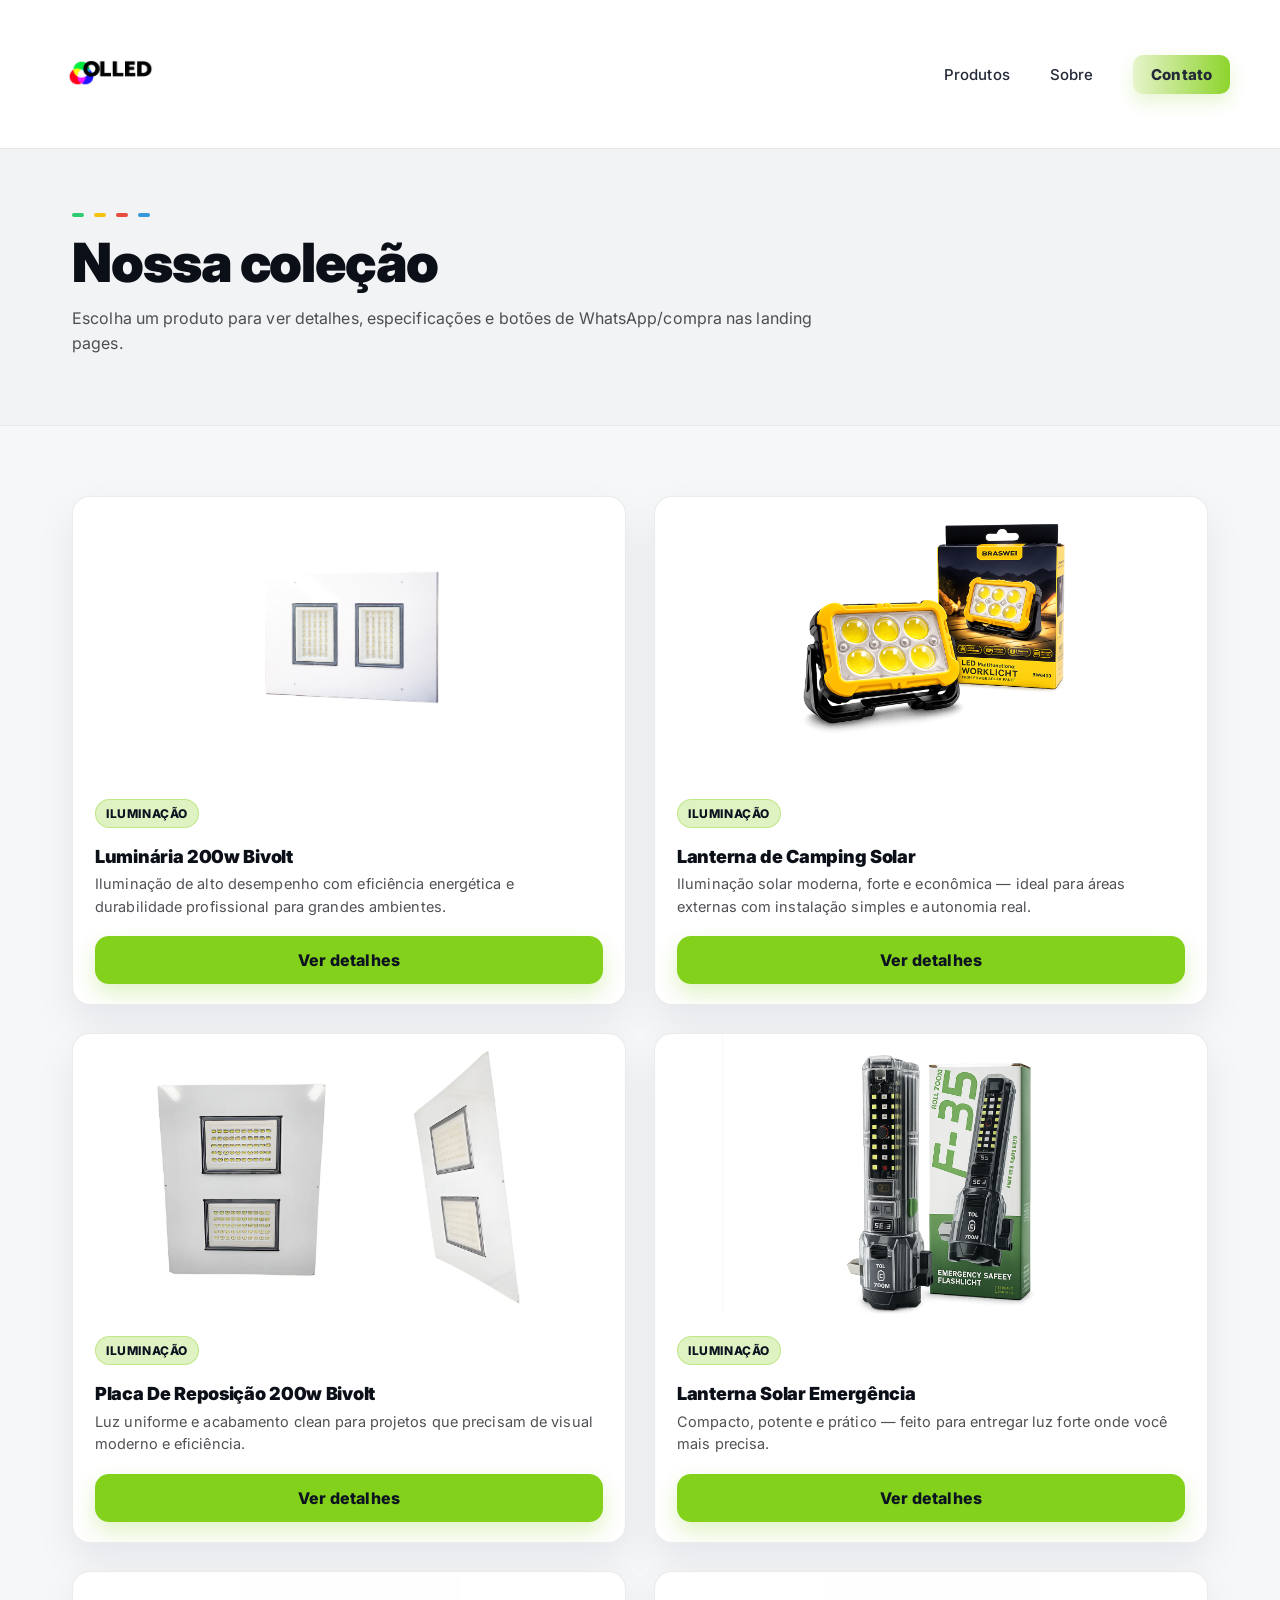
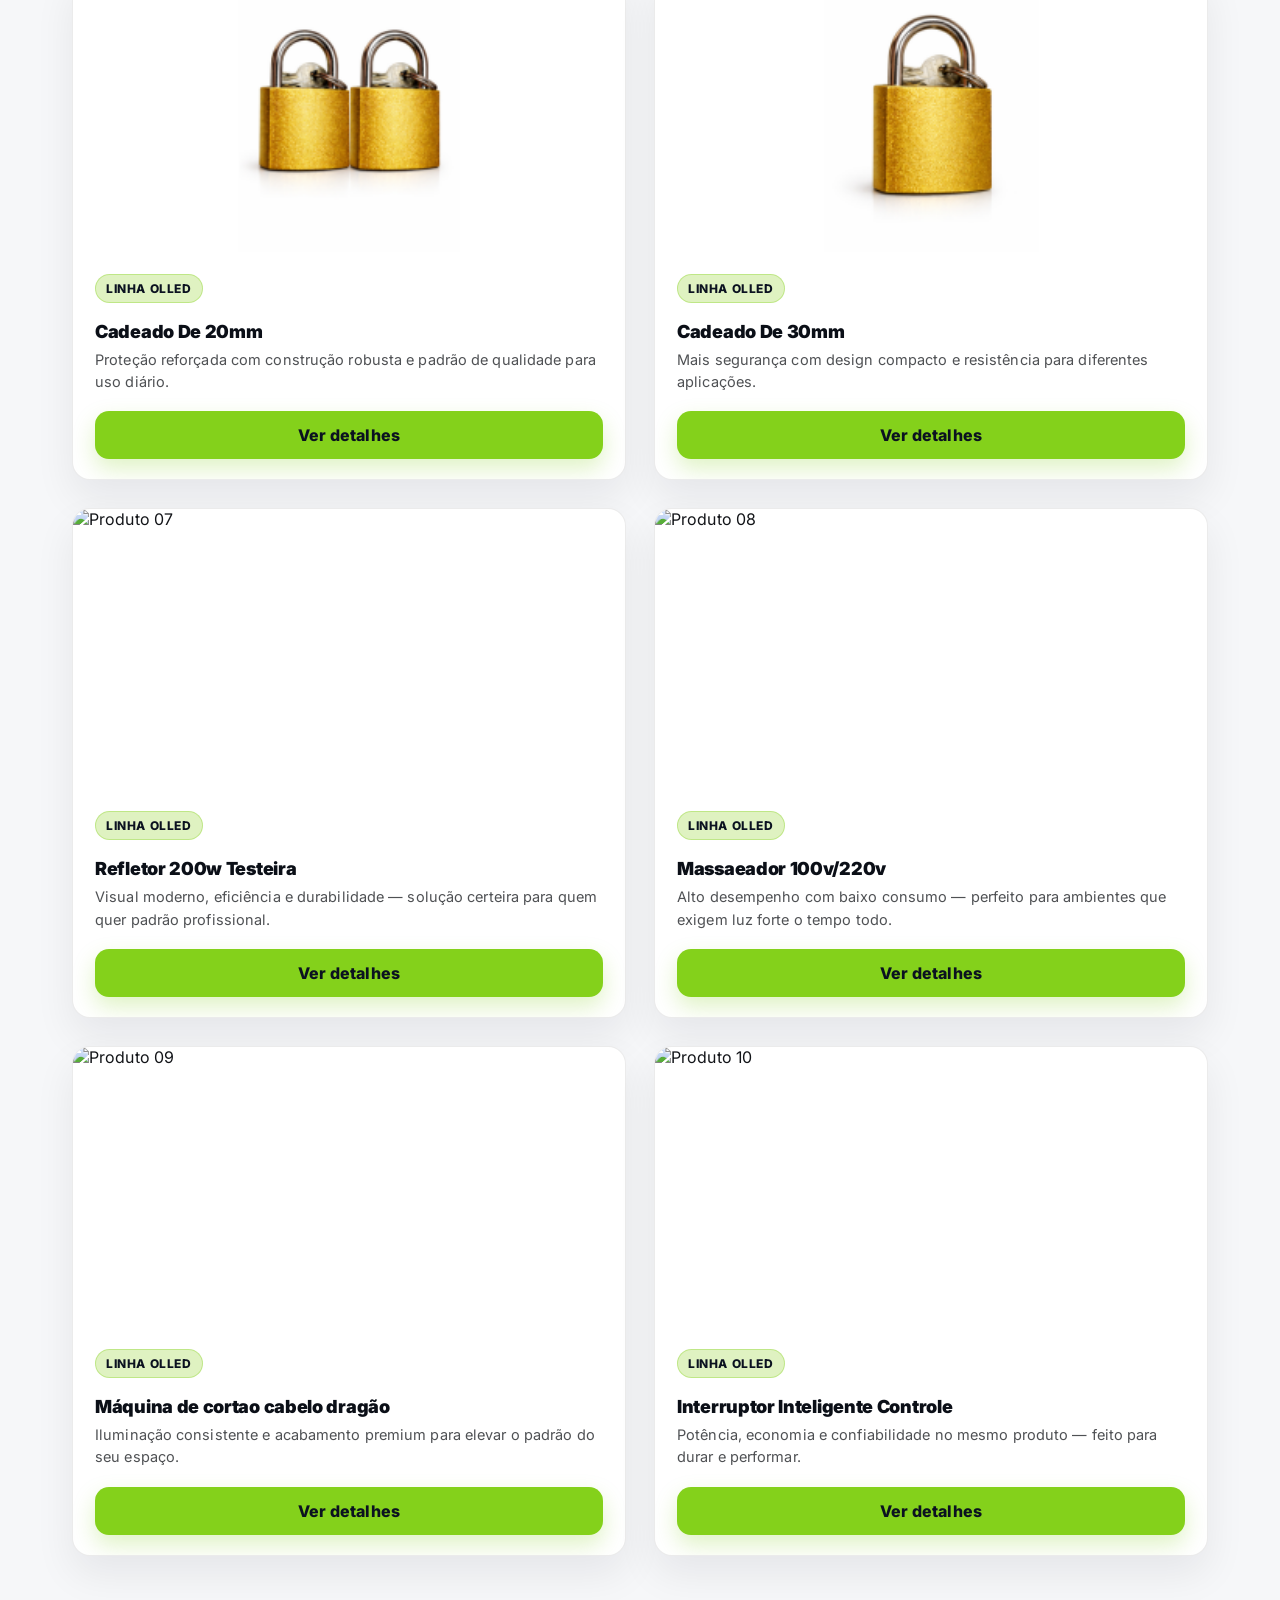
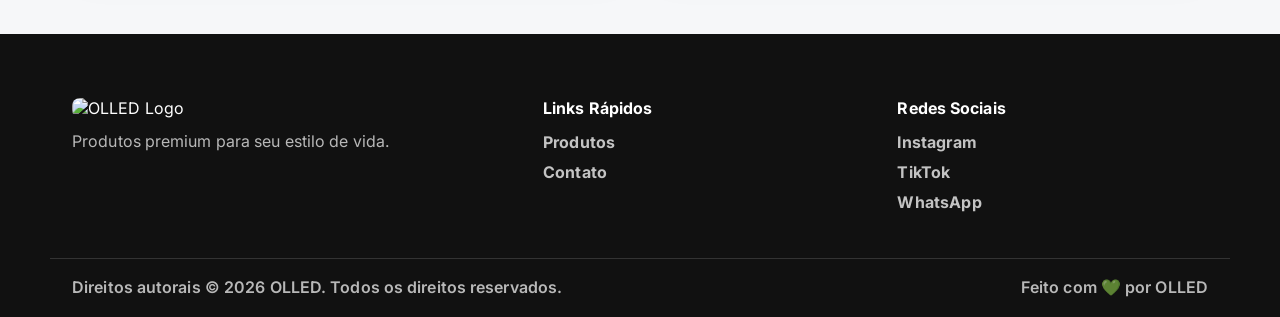
==== commit 7ed4be7b: "upload_completo_olled" ====
--- a/produtos.html
+++ b/produtos.html
@@ -1,275 +1,275 @@
-<!doctype html>
-<html lang="pt-br">
-<head>
-  <meta charset="utf-8" />
-  <meta name="viewport" content="width=device-width, initial-scale=1" />
-  <title>OLLED • Produtos</title>
-  <meta name="description" content="Produtos OLLED – veja a coleção completa e acesse a página de detalhes de cada item." />
-
-  <!-- Mesmo CSS do site -->
-  <link rel="stylesheet" href="./styles.css?v=7" />
-</head>
-
-<body>
-  <!-- NAV (igual do index) -->
-  <header class="header">
-    <div class="container nav">
-      <a class="brand" href="./index.html#top" aria-label="OLLED">
-        <img class="logo" src="./assets/Olled logo.png" alt="OLLED Logo">
-      </a>
-
-      <nav class="navLinks" aria-label="Navegação">
-        <a href="./produtos.html" aria-current="page">Produtos</a>
-        <a href="./sobre.html">Sobre</a>
-        <a class="ctaNav" href="./index.html#contato">Contato</a>
-      </nav>
-
-      <button class="menuBtn" id="menuBtn" aria-label="Abrir menu" aria-expanded="false">☰</button>
-    </div>
-
-    <div class="container mobileNav" id="mobileNav" hidden>
-      <a href="./produtos.html">Produtos</a>
-      <a href="./sobre.html">Sobre</a>
-      <a href="./index.html#contato">Contato</a>
-    </div>
-  </header>
-
-  <main>
-    <!-- HERO / TOPO -->
-    <section class="pageHero">
-      <div class="container reveal">
-        <div class="dots"><span></span><span></span><span></span><span></span></div>
-        <h1>Nossa coleção</h1>
-        <p class="lead" style="max-width: 780px;">
-          Escolha um produto para ver detalhes, especificações e botões de WhatsApp/compra nas landing pages.
-        </p>
-      </div>
-    </section>
-
-    <!-- GRID DE PRODUTOS (mesmo padrão do index) -->
-    <section class="section products">
-      <div class="container">
-        <div class="grid">
-  <!-- 01 -->
-  <article class="card reveal">
-    <img src="./assets/Luminaria.png?v=6" alt="Produto 01" loading="lazy"
-         onerror="this.src='https://via.placeholder.com/1200x900?text=Produto+01'">
-    <div class="cardBody">
-      <div class="badgeTop">Iluminação</div>
-      <h3>Luminária 200w Bivolt</h3>
-      <p>Iluminação de alto desempenho com eficiência energética e durabilidade profissional para grandes ambientes.</p>
-      <a class="btn js-product-open" href="#" data-product="p1">Ver detalhes</a>
-    </div>
-  </article>
-
-  <!-- 02 -->
-  <article class="card reveal">
-    <img src="./assets/LED SOLAR.png" alt="Produto 02" loading="lazy"
-         onerror="this.src='https://via.placeholder.com/1200x900?text=Produto+02'">
-    <div class="cardBody">
-      <div class="badgeTop">Iluminação</div>
-      <h3>Lanterna de Camping Solar</h3>
-      <p>Iluminação solar moderna, forte e econômica — ideal para áreas externas com instalação simples e autonomia real.</p>
-      <a class="btn js-product-open" href="#" data-product="p2">Ver detalhes</a>
-    </div>
-  </article>
-
-  <!-- 03 -->
-  <article class="card reveal">
-    <img src="./assets/Placas.png" alt="Produto 03" loading="lazy"
-         onerror="this.src='https://via.placeholder.com/1200x900?text=Produto+03'">
-    <div class="cardBody">
-      <div class="badgeTop">Iluminação</div>
-      <h3>Placa De Reposição 200w Bivolt</h3>
-      <p>Luz uniforme e acabamento clean para projetos que precisam de visual moderno e eficiência.</p>
-      <a class="btn js-product-open" href="#" data-product="p3">Ver detalhes</a>
-    </div>
-  </article>
-
-  <!-- 04 -->
-  <article class="card reveal">
-    <img src="./assets/lanterna.png" alt="Produto 04" loading="lazy"
-         onerror="this.src='https://via.placeholder.com/1200x900?text=Produto+04'">
-    <div class="cardBody">
-      <div class="badgeTop">Iluminação</div>
-      <h3>Lanterna Solar Emergência</h3>
-      <p>Compacto, potente e prático — feito para entregar luz forte onde você mais precisa.</p>
-      <a class="btn js-product-open" href="#" data-product="p4">Ver detalhes</a>
-    </div>
-  </article>
-
-  <!-- 05 -->
-  <article class="card reveal">
-    <img src="./assets/Cadeados.png" alt="Produto 05" loading="lazy"
-         onerror="this.src='https://via.placeholder.com/1200x900?text=Produto+05'">
-    <div class="cardBody">
-      <div class="badgeTop">Linha OLLED</div>
-      <h3>Cadeado De 20mm </h3>
-      <p>Proteção reforçada com construção robusta e padrão de qualidade para uso diário.</p>
-      <a class="btn js-product-open" href="#" data-product="p5">Ver detalhes</a>
-    </div>
-  </article>
-
-  <!-- 06 -->
-  <article class="card reveal">
-    <img src="./assets/cadeado.png" alt="Produto 06" loading="lazy"
-         onerror="this.src='https://via.placeholder.com/1200x900?text=Produto+06'">
-    <div class="cardBody">
-      <div class="badgeTop">Linha OLLED</div>
-      <h3>Cadeado De 30mm</h3>
-      <p>Mais segurança com design compacto e resistência para diferentes aplicações.</p>
-      <a class="btn js-product-open" href="#" data-product="p6">Ver detalhes</a>
-    </div>
-  </article>
-
-  <!-- 07 -->
-  <article class="card reveal">
-    <img src="./assets/prod-07.jpg" alt="Produto 07" loading="lazy"
-         onerror="this.src='https://via.placeholder.com/1200x900?text=Produto+07'">
-    <div class="cardBody">
-      <div class="badgeTop">Linha OLLED</div>
-      <h3>Refletor 200w Testeira</h3>
-      <p>Visual moderno, eficiência e durabilidade — solução certeira para quem quer padrão profissional.</p>
-      <a class="btn js-product-open" href="#" data-product="p7">Ver detalhes</a>
-    </div>
-  </article>
-
-  <!-- 08 -->
-  <article class="card reveal">
-    <img src="./assets/prod-08.jpg" alt="Produto 08" loading="lazy"
-         onerror="this.src='https://via.placeholder.com/1200x900?text=Produto+08'">
-    <div class="cardBody">
-      <div class="badgeTop">Linha OLLED</div>
-      <h3>Massaeador 100v/220v</h3>
-      <p>Alto desempenho com baixo consumo — perfeito para ambientes que exigem luz forte o tempo todo.</p>
-      <a class="btn js-product-open" href="#" data-product="p8">Ver detalhes</a>
-    </div>
-  </article>
-
-  <!-- 09 -->
-  <article class="card reveal">
-    <img src="./assets/prod-09.jpg" alt="Produto 09" loading="lazy"
-         onerror="this.src='https://via.placeholder.com/1200x900?text=Produto+09'">
-    <div class="cardBody">
-      <div class="badgeTop">Linha OLLED</div>
-      <h3>Máquina de cortao cabelo dragão</h3>
-      <p>Iluminação consistente e acabamento premium para elevar o padrão do seu espaço.</p>
-      <a class="btn js-product-open" href="#" data-product="p9">Ver detalhes</a>
-    </div>
-  </article>
-
-  <!-- 10 -->
-  <article class="card reveal">
-    <img src="./assets/prod-10.jpg" alt="Produto 10" loading="lazy"
-         onerror="this.src='https://via.placeholder.com/1200x900?text=Produto+10'">
-    <div class="cardBody">
-      <div class="badgeTop">Linha OLLED</div>
-      <h3>Interruptor Inteligente Controle</h3>
-      <p>Potência, economia e confiabilidade no mesmo produto — feito para durar e performar.</p>
-      <a class="btn js-product-open" href="#" data-product="p10">Ver detalhes</a>
-    </div>
-  </article>
-</div>
-
-  <!-- JS do site (menu mobile + reveal) -->
-        </div> <!-- .container -->
-    </section>
-  </main>
-
-   <div class="pmHeaderLine"></div>
-<div class="videoModal" id="productModal" aria-hidden="true">
-  <div class="videoModalBackdrop" data-close="product"></div>
-
-  <div class="videoModalBox productModalBox" role="dialog" aria-modal="true" aria-labelledby="productModalTitle">
-    <button class="videoModalClose" type="button" data-close="product" aria-label="Fechar">✕</button>
-
-    <div style="padding:18px;">
-      <div style="display:grid; grid-template-columns: 1fr;; gap:18px; align-items:start;" class="pmGrid">
-
-     <div>
-<div class="mediaRow">
-
-  <div class="mediaImage">
-    <img id="productModalImg"
-         src=""
-         alt=""
-         style="width:100%; height:360px; object-fit:cover; border-radius:16px; border:1px solid rgba(0,0,0,.08); background:#fff;">
-  </div>
-
-  <div class="mediaVideo" id="productVideoWrap" style="display:none;">
-    <video id="productModalVideo"
-           controls
-           playsinline
-           style="width:100%; max-height:260px; border-radius:16px; background:#0b1220;">
-    </video>
-  </div>
-
-</div>
-
-        <div>
-          <div class="badgeTop" id="productModalBadge">Produto</div>
-          <h2 id="productModalTitle" style="margin:10px 0 8px;"></h2>
-          <p id="productModalDesc" style="margin:0 0 10px; opacity:.88;"></p>
-
-          <div id="productModalSpecs" style="display:flex; flex-wrap:wrap; gap:10px; margin: 10px 0 10px;"></div>
-
-          <h4 style="margin:14px 0 8px;">Características</h4>
-          <ul id="productModalList" style="margin:0; padding-left:18px; line-height:1.6;"></ul>
-
-       
-
-        <h4 style="margin:18px 0 8px;">Ver nos Marketplaces</h4>
-
-        <div class="pmActions">
-  <a class="pmLink pmLinkWhats" id="productModalWhats" href="#" target="_blank" rel="noopener" aria-label="WhatsApp">
-    <svg class="wppIcon" viewBox="0 0 32 32" aria-hidden="true">
-      <path d="M19.11 17.42c-.27-.14-1.6-.79-1.85-.88-.25-.09-.44-.14-.62.14-.18.27-.71.88-.87 1.06-.16.18-.32.2-.59.07-.27-.14-1.15-.42-2.2-1.35-.81-.72-1.35-1.6-1.51-1.87-.16-.27-.02-.42.12-.56.12-.12.27-.32.41-.48.14-.16.18-.27.27-.46.09-.18.05-.34-.02-.48-.07-.14-.62-1.5-.85-2.05-.22-.54-.44-.46-.62-.46h-.53c-.18 0-.48.07-.73.34-.25.27-.96.94-.96 2.3s.99 2.67 1.12 2.85c.14.18 1.95 2.97 4.72 4.17.66.28 1.18.45 1.58.58.66.21 1.26.18 1.74.11.53-.08 1.6-.66 1.83-1.3.23-.64.23-1.18.16-1.3-.06-.11-.25-.18-.52-.32z"/>
-      <path d="M16 3C8.83 3 3 8.83 3 16c0 2.24.6 4.43 1.74 6.35L3 29l6.85-1.68A12.95 12.95 0 0 0 16 29c7.17 0 13-5.83 13-13S23.17 3 16 3zm0 23.5c-2.02 0-4.01-.54-5.76-1.56l-.41-.24-4.06.99 1.08-3.96-.27-.44A10.48 10.48 0 0 1 5.5 16C5.5 10.21 10.21 5.5 16 5.5S26.5 10.21 26.5 16 21.79 26.5 16 26.5z"/>
-    </svg>
-  </a>
-</div>
-        <div class="marketLinks" id="productModalMarkets"></div>
-                </div> <!-- fecha coluna direita -->
-      </div> <!-- fecha .pmGrid -->
-    </div> <!-- fecha padding -->
-  </div> <!-- fecha .videoModalBox -->
-</div> <!-- fecha .videoModal -->
-</div>  
-<style>
-@media (max-width: 860px){
-  .pmGrid{ grid-template-columns: 1fr !important; }
-  #productModalImg{ height: 240px !important; }
-}
-
-</style>
-
-<footer class="footer">
-    <div class="container footerGrid">
-      <div class="footerBrand">
-        <img class="logo" src="https://files.manuscdn.com/user_upload_by_module/session_file/310519663096299728/YKeuuQJrWALnEjJI.png" alt="OLLED Logo">
-        <p>Produtos premium para seu estilo de vida.</p>
-      </div>
-
-      <div class="footerCol">
-        <h4>Links Rápidos</h4>
-        <a href="./produtos.html">Produtos</a>
-        <a href="./index.html#contato">Contato</a>
-      </div>
-
-      <div class="footerCol">
-        <h4>Redes Sociais</h4>
-        <a href="https://instagram.com/olledbr" target="_blank" rel="noopener">Instagram</a>
-        <a href="https://tiktok.com/@ollederierfreire" target="_blank" rel="noopener">TikTok</a>
-        <a href="https://wa.me/5511982139222" target="_blank" rel="noopener">WhatsApp</a>
-      </div>
-    </div>
-
-    <div class="container footerBottom">
-      <span>Direitos autorais © 2026 OLLED. Todos os direitos reservados.</span>
-      <span>Feito com 💚 por OLLED</span>
-    </div>
-  </footer>
-<script src="./script.js" defer></script>
-
-</body>
+<!doctype html>
+<html lang="pt-br">
+<head>
+  <meta charset="utf-8" />
+  <meta name="viewport" content="width=device-width, initial-scale=1" />
+  <title>OLLED • Produtos</title>
+  <meta name="description" content="Produtos OLLED – veja a coleção completa e acesse a página de detalhes de cada item." />
+
+  <!-- Mesmo CSS do site -->
+  <link rel="stylesheet" href="./styles.css?v=7" />
+</head>
+
+<body>
+  <!-- NAV (igual do index) -->
+  <header class="header">
+    <div class="container nav">
+      <a class="brand" href="./index.html#top" aria-label="OLLED">
+        <img class="logo" src="./assets/Olled logo.png" alt="OLLED Logo">
+      </a>
+
+      <nav class="navLinks" aria-label="Navegação">
+        <a href="./produtos.html" aria-current="page">Produtos</a>
+        <a href="./sobre.html">Sobre</a>
+        <a class="ctaNav" href="./index.html#contato">Contato</a>
+      </nav>
+
+      <button class="menuBtn" id="menuBtn" aria-label="Abrir menu" aria-expanded="false">☰</button>
+    </div>
+
+    <div class="container mobileNav" id="mobileNav" hidden>
+      <a href="./produtos.html">Produtos</a>
+      <a href="./sobre.html">Sobre</a>
+      <a href="./index.html#contato">Contato</a>
+    </div>
+  </header>
+
+  <main>
+    <!-- HERO / TOPO -->
+    <section class="pageHero">
+      <div class="container reveal">
+        <div class="dots"><span></span><span></span><span></span><span></span></div>
+        <h1>Nossa coleção</h1>
+        <p class="lead" style="max-width: 780px;">
+          Escolha um produto para ver detalhes, especificações e botões de WhatsApp/compra nas landing pages.
+        </p>
+      </div>
+    </section>
+
+    <!-- GRID DE PRODUTOS (mesmo padrão do index) -->
+    <section class="section products">
+      <div class="container">
+        <div class="grid">
+  <!-- 01 -->
+  <article class="card reveal">
+    <img src="./assets/Luminaria.png?v=6" alt="Produto 01" loading="lazy"
+         onerror="this.src='https://via.placeholder.com/1200x900?text=Produto+01'">
+    <div class="cardBody">
+      <div class="badgeTop">Iluminação</div>
+      <h3>Luminária 200w Bivolt</h3>
+      <p>Iluminação de alto desempenho com eficiência energética e durabilidade profissional para grandes ambientes.</p>
+      <a class="btn js-product-open" href="#" data-product="p1">Ver detalhes</a>
+    </div>
+  </article>
+
+  <!-- 02 -->
+  <article class="card reveal">
+    <img src="./assets/LED SOLAR.png" alt="Produto 02" loading="lazy"
+         onerror="this.src='https://via.placeholder.com/1200x900?text=Produto+02'">
+    <div class="cardBody">
+      <div class="badgeTop">Iluminação</div>
+      <h3>Lanterna de Camping Solar</h3>
+      <p>Iluminação solar moderna, forte e econômica — ideal para áreas externas com instalação simples e autonomia real.</p>
+      <a class="btn js-product-open" href="#" data-product="p2">Ver detalhes</a>
+    </div>
+  </article>
+
+  <!-- 03 -->
+  <article class="card reveal">
+    <img src="./assets/Placas.png" alt="Produto 03" loading="lazy"
+         onerror="this.src='https://via.placeholder.com/1200x900?text=Produto+03'">
+    <div class="cardBody">
+      <div class="badgeTop">Iluminação</div>
+      <h3>Placa De Reposição 200w Bivolt</h3>
+      <p>Luz uniforme e acabamento clean para projetos que precisam de visual moderno e eficiência.</p>
+      <a class="btn js-product-open" href="#" data-product="p3">Ver detalhes</a>
+    </div>
+  </article>
+
+  <!-- 04 -->
+  <article class="card reveal">
+    <img src="./assets/lanterna.png" alt="Produto 04" loading="lazy"
+         onerror="this.src='https://via.placeholder.com/1200x900?text=Produto+04'">
+    <div class="cardBody">
+      <div class="badgeTop">Iluminação</div>
+      <h3>Lanterna Solar Emergência</h3>
+      <p>Compacto, potente e prático — feito para entregar luz forte onde você mais precisa.</p>
+      <a class="btn js-product-open" href="#" data-product="p4">Ver detalhes</a>
+    </div>
+  </article>
+
+  <!-- 05 -->
+  <article class="card reveal">
+    <img src="./assets/Cadeados.png" alt="Produto 05" loading="lazy"
+         onerror="this.src='https://via.placeholder.com/1200x900?text=Produto+05'">
+    <div class="cardBody">
+      <div class="badgeTop">Linha OLLED</div>
+      <h3>Cadeado De 20mm </h3>
+      <p>Proteção reforçada com construção robusta e padrão de qualidade para uso diário.</p>
+      <a class="btn js-product-open" href="#" data-product="p5">Ver detalhes</a>
+    </div>
+  </article>
+
+  <!-- 06 -->
+  <article class="card reveal">
+    <img src="./assets/cadeado.png" alt="Produto 06" loading="lazy"
+         onerror="this.src='https://via.placeholder.com/1200x900?text=Produto+06'">
+    <div class="cardBody">
+      <div class="badgeTop">Linha OLLED</div>
+      <h3>Cadeado De 30mm</h3>
+      <p>Mais segurança com design compacto e resistência para diferentes aplicações.</p>
+      <a class="btn js-product-open" href="#" data-product="p6">Ver detalhes</a>
+    </div>
+  </article>
+
+  <!-- 07 -->
+  <article class="card reveal">
+    <img src="./assets/prod-07.jpg" alt="Produto 07" loading="lazy"
+         onerror="this.src='https://via.placeholder.com/1200x900?text=Produto+07'">
+    <div class="cardBody">
+      <div class="badgeTop">Linha OLLED</div>
+      <h3>Refletor 200w Testeira</h3>
+      <p>Visual moderno, eficiência e durabilidade — solução certeira para quem quer padrão profissional.</p>
+      <a class="btn js-product-open" href="#" data-product="p7">Ver detalhes</a>
+    </div>
+  </article>
+
+  <!-- 08 -->
+  <article class="card reveal">
+    <img src="./assets/prod-08.jpg" alt="Produto 08" loading="lazy"
+         onerror="this.src='https://via.placeholder.com/1200x900?text=Produto+08'">
+    <div class="cardBody">
+      <div class="badgeTop">Linha OLLED</div>
+      <h3>Massaeador 100v/220v</h3>
+      <p>Alto desempenho com baixo consumo — perfeito para ambientes que exigem luz forte o tempo todo.</p>
+      <a class="btn js-product-open" href="#" data-product="p8">Ver detalhes</a>
+    </div>
+  </article>
+
+  <!-- 09 -->
+  <article class="card reveal">
+    <img src="./assets/prod-09.jpg" alt="Produto 09" loading="lazy"
+         onerror="this.src='https://via.placeholder.com/1200x900?text=Produto+09'">
+    <div class="cardBody">
+      <div class="badgeTop">Linha OLLED</div>
+      <h3>Máquina de cortao cabelo dragão</h3>
+      <p>Iluminação consistente e acabamento premium para elevar o padrão do seu espaço.</p>
+      <a class="btn js-product-open" href="#" data-product="p9">Ver detalhes</a>
+    </div>
+  </article>
+
+  <!-- 10 -->
+  <article class="card reveal">
+    <img src="./assets/prod-10.jpg" alt="Produto 10" loading="lazy"
+         onerror="this.src='https://via.placeholder.com/1200x900?text=Produto+10'">
+    <div class="cardBody">
+      <div class="badgeTop">Linha OLLED</div>
+      <h3>Interruptor Inteligente Controle</h3>
+      <p>Potência, economia e confiabilidade no mesmo produto — feito para durar e performar.</p>
+      <a class="btn js-product-open" href="#" data-product="p10">Ver detalhes</a>
+    </div>
+  </article>
+</div>
+
+  <!-- JS do site (menu mobile + reveal) -->
+        </div> <!-- .container -->
+    </section>
+  </main>
+
+   <div class="pmHeaderLine"></div>
+<div class="videoModal" id="productModal" aria-hidden="true">
+  <div class="videoModalBackdrop" data-close="product"></div>
+
+  <div class="videoModalBox productModalBox" role="dialog" aria-modal="true" aria-labelledby="productModalTitle">
+    <button class="videoModalClose" type="button" data-close="product" aria-label="Fechar">✕</button>
+
+    <div style="padding:18px;">
+      <div style="display:grid; grid-template-columns: 1fr;; gap:18px; align-items:start;" class="pmGrid">
+
+     <div>
+<div class="mediaRow">
+
+  <div class="mediaImage">
+    <img id="productModalImg"
+         src=""
+         alt=""
+         style="width:100%; height:360px; object-fit:cover; border-radius:16px; border:1px solid rgba(0,0,0,.08); background:#fff;">
+  </div>
+
+  <div class="mediaVideo" id="productVideoWrap" style="display:none;">
+    <video id="productModalVideo"
+           controls
+           playsinline
+           style="width:100%; max-height:260px; border-radius:16px; background:#0b1220;">
+    </video>
+  </div>
+
+</div>
+
+        <div>
+          <div class="badgeTop" id="productModalBadge">Produto</div>
+          <h2 id="productModalTitle" style="margin:10px 0 8px;"></h2>
+          <p id="productModalDesc" style="margin:0 0 10px; opacity:.88;"></p>
+
+          <div id="productModalSpecs" style="display:flex; flex-wrap:wrap; gap:10px; margin: 10px 0 10px;"></div>
+
+          <h4 style="margin:14px 0 8px;">Características</h4>
+          <ul id="productModalList" style="margin:0; padding-left:18px; line-height:1.6;"></ul>
+
+       
+
+        <h4 style="margin:18px 0 8px;">Ver nos Marketplaces</h4>
+
+        <div class="pmActions">
+  <a class="pmLink pmLinkWhats" id="productModalWhats" href="#" target="_blank" rel="noopener" aria-label="WhatsApp">
+    <svg class="wppIcon" viewBox="0 0 32 32" aria-hidden="true">
+      <path d="M19.11 17.42c-.27-.14-1.6-.79-1.85-.88-.25-.09-.44-.14-.62.14-.18.27-.71.88-.87 1.06-.16.18-.32.2-.59.07-.27-.14-1.15-.42-2.2-1.35-.81-.72-1.35-1.6-1.51-1.87-.16-.27-.02-.42.12-.56.12-.12.27-.32.41-.48.14-.16.18-.27.27-.46.09-.18.05-.34-.02-.48-.07-.14-.62-1.5-.85-2.05-.22-.54-.44-.46-.62-.46h-.53c-.18 0-.48.07-.73.34-.25.27-.96.94-.96 2.3s.99 2.67 1.12 2.85c.14.18 1.95 2.97 4.72 4.17.66.28 1.18.45 1.58.58.66.21 1.26.18 1.74.11.53-.08 1.6-.66 1.83-1.3.23-.64.23-1.18.16-1.3-.06-.11-.25-.18-.52-.32z"/>
+      <path d="M16 3C8.83 3 3 8.83 3 16c0 2.24.6 4.43 1.74 6.35L3 29l6.85-1.68A12.95 12.95 0 0 0 16 29c7.17 0 13-5.83 13-13S23.17 3 16 3zm0 23.5c-2.02 0-4.01-.54-5.76-1.56l-.41-.24-4.06.99 1.08-3.96-.27-.44A10.48 10.48 0 0 1 5.5 16C5.5 10.21 10.21 5.5 16 5.5S26.5 10.21 26.5 16 21.79 26.5 16 26.5z"/>
+    </svg>
+  </a>
+</div>
+        <div class="marketLinks" id="productModalMarkets"></div>
+                </div> <!-- fecha coluna direita -->
+      </div> <!-- fecha .pmGrid -->
+    </div> <!-- fecha padding -->
+  </div> <!-- fecha .videoModalBox -->
+</div> <!-- fecha .videoModal -->
+</div>  
+<style>
+@media (max-width: 860px){
+  .pmGrid{ grid-template-columns: 1fr !important; }
+  #productModalImg{ height: 240px !important; }
+}
+
+</style>
+
+<footer class="footer">
+    <div class="container footerGrid">
+      <div class="footerBrand">
+        <img class="logo" src="https://files.manuscdn.com/user_upload_by_module/session_file/310519663096299728/YKeuuQJrWALnEjJI.png" alt="OLLED Logo">
+        <p>Produtos premium para seu estilo de vida.</p>
+      </div>
+
+      <div class="footerCol">
+        <h4>Links Rápidos</h4>
+        <a href="./produtos.html">Produtos</a>
+        <a href="./index.html#contato">Contato</a>
+      </div>
+
+      <div class="footerCol">
+        <h4>Redes Sociais</h4>
+        <a href="https://instagram.com/olledbr" target="_blank" rel="noopener">Instagram</a>
+        <a href="https://tiktok.com/@ollederierfreire" target="_blank" rel="noopener">TikTok</a>
+        <a href="https://wa.me/5511982139222" target="_blank" rel="noopener">WhatsApp</a>
+      </div>
+    </div>
+
+    <div class="container footerBottom">
+      <span>Direitos autorais © 2026 OLLED. Todos os direitos reservados.</span>
+      <span>Feito com 💚 por OLLED</span>
+    </div>
+  </footer>
+<script src="./script.js" defer></script>
+
+</body>
 </html>
--- a/styles.css
+++ b/styles.css
@@ -1,3349 +1,3349 @@
-/* ====== Fonte premium ====== */
-@import url('https://fonts.googleapis.com/css2?family=Inter:wght@400;500;600;700;800;900&display=swap');
-
-:root{
-  --green:#84d11b;
-  --green-dark:#6fb315;
-
-  --text:#0f172a;
-  --muted:#475569;
-
-  --bg:#f6f7f9;
-  --card:#ffffff;
-  --line:#e5e7eb;
-
-  --radius:18px;
-  --shadow: 0 12px 28px rgba(2, 6, 23, .08);
-
-  --max: 1180px;
-
-  /* Cores das bolinhas */
-  --dot1:#2ecc71; /* verde */
-  --dot2:#f1c40f; /* amarelo */
-  --dot3:#e74c3c; /* vermelho */
-  --dot4:#3498db; /* azul */
-}
-
-*{box-sizing:border-box}
-html{scroll-behavior:smooth}
-body{
-  margin:0;
-  font-family: "Inter", system-ui, -apple-system, Segoe UI, Roboto, Arial, sans-serif;
-  background:var(--bg);
-  color:var(--text);
-}
-
-img{max-width:100%; display:block}
-67a{text-decoration:none; color:inherit}
-
-.container{
-  max-width:var(--max);
-  margin:0 auto;
-  padding:0 22px;
-}
-
-/* ====== NAVBAR ====== */
-.header{
-  position:sticky;
-  top:0;
-  z-index:50;
-  background:#ffffff;
-  border-bottom:1px solid #e6e6e6;
-}
-
-.nav{
-  display:flex;
-  justify-content:space-between;
-  align-items:center;
-  padding:14px 0;
-}
-
-.navLinks{
-  display:flex;
-  gap:40px; /* aumenta o espaço entre Produtos e Sobre */
-  align-items:center;
-}
-
-
-.brand{
-  display:flex;
-  align-items:center;
-  gap:12px;
-}
-
-.logo{
-  width:120px;      /* aumentamos aqui */
-  height:auto;     /* deixa proporcional */
-  border-radius:8px;
-  object-fit:contain;
-}
-
-.nav{
-  display:flex;
-  justify-content:space-between;
-  align-items:center;
-  padding:px 0; /* mais espaço vertical */
-}
-
-.navLinks a{
-  color:#111827;
-  font-weight:500;
-  font-size:15px;
-  opacity:.92;
-}
-.navLinks a:hover{opacity:1}
-
-.navLinks a.ctaNav{
-  background: linear-gradient(90deg, #e5f3c7, var(--green));
-  padding:10px 18px;
-  border-radius:10px;
-  font-weight:800;
-  box-shadow: 0 8px 18px rgba(132,209,27,.20);
-}
-
-/* Mobile menu */
-.menuBtn{
-  display:none;
-  border:1px solid var(--line);
-  background:#fff;
-  border-radius:12px;
-  padding:10px 12px;
-  font-size:18px;
-  cursor:pointer;
-}
-.mobileNav{
-  border-top:1px solid var(--line);
-  padding:8px 0 14px;
-}
-.mobileNav a{
-  display:block;
-  padding:10px 0;
-  font-weight:700;
-  color:#111827;
-  opacity:.86;
-}
-.mobileNav a:hover{opacity:1}
-
-/* ====== Util: bolinhas coloridas ====== */
-.dots{
-  display:flex;
-  gap:10px;
-  align-items:center;
-  margin:0 0 18px;
-}
-.dots span{
-  width:12px;
-  height:4px;
-  border-radius:999px;
-  display:inline-block;
-}
-.dots span:nth-child(1){background:var(--dot1)}
-.dots span:nth-child(2){background:var(--dot2)}
-.dots span:nth-child(3){background:var(--dot3)}
-.dots span:nth-child(4){background:var(--dot4)}
-
-/* ====== Botões ====== */
-.btn{
-  display:inline-flex;
-  align-items:center;
-  justify-content:center;
-  gap:10px;
-  padding:14px 22px;
-  border-radius:10px;
-  border:2px solid var(--green);
-  font-weight:800;
-  cursor:pointer;
-  transition: transform .15s ease, box-shadow .15s ease, opacity .15s ease;
-  user-select:none;
-}
-
-.btn.primary{
-  background:var(--green);
-  color:#0b1220;
-  border-color:var(--green);
-  box-shadow: 0 10px 22px rgba(132,209,27,.25);
-}
-.btn.ghost{
-  background:transparent;
-  color:#0b1220;
-}
-.btn:hover{transform: translateY(-1px); opacity:.97}
-
-/* ====== HERO ====== */
-.hero{
-  background: #f2f3f5;
-  padding:20px 0 80px 0;
-  border-bottom:1px solid rgba(0,0,0,.04);
-}
-
-.heroGrid{
-  display:grid;
-  grid-template-columns: 1fr 1fr;
-  align-items:center;
-  gap:42px;
-}
-
-.heroText{ position: relative; }
-
-/* ✅ Aqui é onde você “abaixa” o título */
-.heroText h1{
-  font-size:56px;
-  line-height:1.05;
-  letter-spacing:-0.02em;
-  margin:42px 0 16px;
-}
-
-.lead{
-  font-size:16px;
-  color:var(--muted);
-  line-height:1.7;
-  margin:0 0 28px;
-  max-width:520px;
-}
-
-.heroActions{display:flex; gap:18px; flex-wrap:wrap;}
-
-.heroTopLogo{
-  grid-column: 1 / -1;
-  display:flex;
-  justify-content:center;
-  margin-top:-10px;
-  margin-bottom:-20px;
-  position:relative;
-  z-index:2;
-}
-
-.heroTopLogo img{
-  width:520px;
-  max-width:90%;
-  height:120px;
-  object-fit:cover;
-  object-position:center;
-}
-
-.heroMedia{
-  border-radius:22px;
-  overflow:hidden;
-  background:#fff;
-  border:1px solid rgba(0,0,0,.06);
-  box-shadow: var(--shadow);
-}
-
-/* ====== GALERIA ====== */
-.gallery{
-  padding:78px 0;
-  background:#fff;
-  border-top:1px solid rgba(0,0,0,.05);
-}
-
-.gallery h2{
-  font-size:42px;
-  margin:0 0 10px;
-  letter-spacing:-0.02em;
-}
-.gallery p{
-  color:var(--muted);
-  line-height:1.7;
-  margin:0 0 34px;
-  max-width:720px;
-}
-
-.galleryGrid{
-  display:grid;
-  grid-template-columns: 1fr 1fr;
-  gap:22px;
-}
-
-.galleryGrid img{
-  width:100%;
-  height:320px;
-  object-fit:cover;
-  border-radius:18px;
-  border:1px solid rgba(0,0,0,.08);
-  box-shadow: 0 18px 40px rgba(2, 6, 23, .07);
-  transition: transform .35s ease, box-shadow .35s ease;
-}
-
-.galleryGrid img:hover{
-  transform: translateY(-3px) scale(1.02);
-  box-shadow: 0 26px 60px rgba(2, 6, 23, .12);
-}
-
-/* ====== SEÇÃO ESCURA (lâmpada) ====== */
-.section-dark{
-  position:relative;
-  padding:110px 0;
-  color:#ffffff;
-
- background-image:
-  linear-gradient(90deg,
-    rgba(0, 0, 0, 0.85) 0%,
-    rgba(0, 0, 0, 0.75) 50%,
-    rgba(0, 0, 0, 0.55) 100%
-  ),
-  url("./assets/lampada.jpg");
-
-  background-size:cover;
-  background-position:center;
-  background-attachment:fixed;
-}
-
-.section-dark .container{ max-width: 760px; }
-
-.section-dark h2{
-  font-size:48px;
-  margin:0 0 14px;
-  letter-spacing:-0.02em;
-  color:#ffffff !important;
-text-shadow: 0 4px 18px rgba(0,0,0,0.6);
-}
-.section-dark p{
-  color:#ffffff;
-  text-shadow: 0 2px 12px rgba(0,0,0,0.5);
-  line-height:1.7;
-  max-width:560px;
-}
-
-/* ====== Seções claras ====== */
-.section{
-  padding:78px 0;
-  background:transparent;
-}
-
-.section h2{
-  font-size:42px;
-  margin:0 0 10px;
-  letter-spacing:-0.02em;
-}
-
-.section p{
-  color: var(--muted);
-  line-height:1.7;
-  margin:0 0 34px;
-  max-width:720px;
-}
-
-/* ====== VIDEO ====== */
-.videoWrap{ margin-top:8px; }
-
-.videoBox{
-  background:#fff;
-  border:1px solid var(--line);
-  border-radius:16px;
-  overflow:hidden;
-  box-shadow: var(--shadow);
-}
-
-.videoBox video{
-  width:100%;
-  aspect-ratio:16/9;
-  background:#0b1220;
-}
-
-.videoHelp{
-  background:#eaf1ff;
-  padding:18px 18px;
-  border-top:1px solid #d7e2ff;
-}
-
-.videoHelp h3{
-  margin:0 0 10px;
-  font-size:18px;
-}
-.videoHelp ul{
-  margin:0;
-  padding-left:18px;
-  color:#334155;
-  line-height:1.8;
-}
-
-/* ====== PRODUTOS ====== */
-.products{ padding-top:70px; }
-
-.grid{
-  display:grid;
-  grid-template-columns: 1fr 1fr;
-  gap:28px;
-}
-
-.card{
-  background:var(--card);
-  border-radius:18px;
-  overflow:hidden;
-  border:1px solid rgba(0,0,0,.08);
-  box-shadow: 0 18px 40px rgba(2, 6, 23, .07);
-  transition: transform .18s ease, box-shadow .18s ease;
-}
-
-.card:hover{
-  transform: translateY(-2px);
-  box-shadow: 0 26px 60px rgba(2, 6, 23, .10);
-}
-
-.card img{
-  width:100%;
-  height:280px;
-  object-fit:contain;
-  padding:0;
-}
-
-.cardBody{ padding:22px 22px 20px; }
-
-.badgeTop{
-  display:inline-flex;
-  align-items:center;
-  gap:8px;
-  font-size:12px;
-  font-weight:800;
-  color:#0b1220;
-  background:#dff2c1;
-  border:1px solid rgba(132,209,27,.35);
-  padding:6px 10px;
-  border-radius:999px;
-  margin-bottom:10px;
-}
-
-.cardBody h3{
-  font-size:30px;
-  margin:6px 0 8px;
-  letter-spacing:-0.02em;
-}
-
-.cardBody p{ margin:0 0 18px; color:var(--muted); }
-
-.cardBody .btn{
-  width:100%;
-  border:none;
-  background:var(--green);
-  color:#0b1220;
-  box-shadow: 0 10px 22px rgba(132,209,27,.25);
-}
-
-/* CTA pequena abaixo dos produtos */
-.smallCta{
-  text-align:center;
-  margin-top:38px;
-  color:#334155;
-}
-.smallCta .btn{
-  margin-top:14px;
-  border:none;
-  background:var(--green);
-  color:#0b1220;
-  box-shadow: 0 10px 22px rgba(132,209,27,.25);
-}
-
-/* ====== CONTATO ====== */
-#contato{
-  background: transparent; /* ou var(--bg) se quiser seguir o fundo do site */
-  padding:86px 0;
-}
-.contactTitleTop{
-  text-align:center;
-  max-width:820px;
-  margin:0 auto 40px;
-}
-
-.contactTitleTop h2{
-  margin:0 0 10px;
-  font-size:44px;
-  letter-spacing:-0.02em;
-}
-
-.contactTitleTop p{
-  margin:0;
-  color:#334155;
-  line-height:1.7;
-}
-
-.contactGrid{
-  display:grid;
-  grid-template-columns: 1fr 1fr;
-  gap:22px;
-  max-width:900px;
-  margin:0 auto;
-}
-
-.contactCard{
-  background:#fff;
-  border-radius:16px;
-  padding:22px 22px;
-  border:1px solid rgba(0,0,0,.08);
-  box-shadow: var(--shadow);
-  display:flex;
-  gap:14px;
-  align-items:center;
-  transition: transform .16s ease;
-}
-.contactCard:hover{transform: translateY(-1px);}
-
-.icon{
-  width:44px;
-  height:44px;
-  border-radius:12px;
-  display:grid;
-  place-items:center;
-  background:#f3f4f6;
-  border:1px solid rgba(0,0,0,.06);
-  font-size:20px;
-}
-
-.contactText .contactTitle{
-  font-weight:900;
-  font-size:18px;
-  margin:0;
-}
-.contactText .contactValue{
-  margin-top:6px;
-  color:#475569;
-  font-weight:600;
-}
-
-/* CTA verde grande */
-.contactCta{
-  max-width:880px;
-  margin:48px auto 0;
-  background: linear-gradient(90deg, #e3efd2, var(--green));
-  border-radius:22px;
-  padding:54px 30px;
-  text-align:center;
-  box-shadow: 0 18px 48px rgba(132,209,27,.18);
-}
-
-.contactCta h3{
-  margin:0 0 10px;
-  font-size:36px;
-  letter-spacing:-0.02em;
-}
-
-.contactCta p{
-  margin:0 0 26px;
-  color:#0b1220;
-  line-height:1.7;
-}
-
-.contactCta .btn{
-  background:#fff;
-  border:none;
-  padding:14px 26px;
-}
-
-/* ====== FOOTER ====== */
-.footer{
-  background:#111;
-  color:#fff;
-  padding:64px 0 20px;
-}
-
-.footerGrid{
-  display:grid;
-  grid-template-columns: 1.1fr .8fr .8fr;
-  gap:44px;
-  align-items:start;
-  margin-bottom:36px;
-}
-
-.footerBrand p{
-  margin:10px 0 0;
-  color:rgba(255,255,255,.70);
-  line-height:1.7;
-}
-
-.footerCol h4{
-  margin:0 0 14px;
-  font-size:16px;
-}
-.footer a{
-  display:block;
-  color:rgba(255,255,255,.75);
-  margin:10px 0;
-  font-weight:600;
-}
-.footer a:hover{color:#fff}
-
-.footerBottom{
-  border-top:1px solid rgba(255, 255, 255, 0.14);
-  padding-top:18px;
-  display:flex;
-  justify-content:space-between;
-  gap:12px;
-  flex-wrap:wrap;
-  color:rgba(255,255,255,.70);
-  font-weight:600;
-}
-
-/* ====== Animations (scroll reveal) ====== */
-.reveal{
-  opacity:0;
-  transform: translateY(14px);
-  transition: opacity .6s ease, transform .6s ease;
-}
-.reveal.show{
-  opacity:1;
-  transform: translateY(0);
-}
-
-.fade-left{
-  opacity:0;
-  transform: translateX(-60px);
-  transition: opacity .8s ease, transform .8s ease;
-  will-change: opacity, transform;
-}
-.fade-left.show{
-  opacity:1;
-  transform: translateX(0);
-}
-
-/* ====== Responsivo ====== */
-@media (max-width: 980px){
-  .heroGrid{grid-template-columns:1fr}
-  .heroText h1{font-size:42px}
-  .section-dark h2{font-size:36px}
-  .grid{grid-template-columns:1fr}
-  .contactGrid{grid-template-columns:1fr}
-  .footerGrid{grid-template-columns:1fr}
-  .navLinks{display:none}
-  .menuBtn{display:inline-flex}
-
-  .heroTopLogo{ margin-top:0; margin-bottom:-12px; }
-  .heroTopLogo img{ width:420px; height:110px; }
-
-  .galleryGrid{ grid-template-columns: 1fr; }
-  .galleryGrid img{ height:260px; }
-}
-/* ===== Ícones redes sociais coloridos ===== */
-
-.icon i{
-  font-size:20px;
-}
-
-/* WhatsApp */
-.fa-whatsapp{
-  color:#25D366;
-}
-
-/* Instagram (gradiente fake simplificado) */
-.fa-instagram{
-  color:#E1306C;
-}
-
-/* TikTok */
-.fa-tiktok{
-  color:#000000;
-}
-
-/* Email */
-.fa-envelope{
-  color:#0072C6;
-}
-/* ===== Página Sobre ===== */
-.pageHero{
-  background:#f2f3f5;
-  padding:64px 0 40px;
-  border-bottom:1px solid rgba(0,0,0,.04);
-}
-
-.pageHero h1{
-  font-size:54px;
-  line-height:1.05;
-  letter-spacing:-0.02em;
-  margin:0 0 14px;
-}
-
-.aboutCards{
-  display:grid;
-  grid-template-columns: 1fr 1fr 1fr;
-  gap:18px;
-  margin-top:22px;
-}
-
-.aboutCard{
-  background:#fff;
-  border:1px solid rgba(0,0,0,.08);
-  border-radius:16px;
-  padding:18px;
-  box-shadow: var(--shadow);
-}
-
-.aboutCard h3{
-  margin:0 0 8px;
-  font-size:18px;
-}
-
-.aboutCard p{
-  margin:0;
-  color:var(--muted);
-  line-height:1.6;
-}
-
-.activeNav{
-  font-weight:900;
-  opacity:1 !important;
-}
-
-@media (max-width: 980px){
-  .aboutCards{ grid-template-columns: 1fr; }
-  .pageHero h1{ font-size:40px; }
-}
-/* ===================== SOBRE (PAGE) ===================== */
-.aboutHero{
-  background: linear-gradient(180deg, #eef5ff 0%, #ffffff 70%);
-  border-bottom:1px solid rgba(0,0,0,.06);
-  padding:84px 0 64px;
-}
-
-.aboutHeroInner{ max-width: 980px; }
-
-.aboutHero h1{
-  font-size:54px;
-  line-height:1.05;
-  letter-spacing:-0.02em;
-  margin:18px 0 14px;
-}
-
-.aboutHeroLead{
-  color:var(--muted);
-  line-height:1.8;
-  margin:0;
-  max-width:820px;
-  font-size:16px;
-}
-
-.aboutSection{
-  padding:78px 0;
-  background:#fff;
-}
-
-.aboutAlt{
-  background:#f3f6fb;
-  border-top:1px solid rgba(0,0,0,.04);
-  border-bottom:1px solid rgba(0,0,0,.04);
-}
-
-.aboutSection h2{
-  font-size:40px;
-  margin:0 0 12px;
-  letter-spacing:-0.02em;
-}
-
-.aboutSection p{
-  color:var(--muted);
-  line-height:1.8;
-  margin:0 0 14px;
-  max-width:860px;
-}
-
-.aboutNote{
-  margin-top:14px !important;
-  max-width:860px;
-}
-
-.aboutChecks{
-  display:grid;
-  grid-template-columns: 1fr 1fr;
-  gap:18px 34px;
-  margin:20px 0 10px;
-  max-width: 860px;
-}
-
-.aboutChecks ul{
-  margin:0;
-  padding:0;
-  list-style:none;
-  display:flex;
-  flex-direction:column;
-  gap:12px;
-}
-
-.aboutChecks li{
-  display:flex;
-  align-items:flex-start;
-  gap:12px;
-  color:#0f172a;
-  line-height:1.6;
-  font-weight:600;
-}
-
-.checkDot{
-  width:20px;
-  height:20px;
-  border-radius:999px;
-  display:inline-flex;
-  align-items:center;
-  justify-content:center;
-  background:#e9f7d4;
-  border:1px solid rgba(132,209,27,.55);
-  color:#2f6d00;
-  font-weight:900;
-  flex: 0 0 20px;
-  margin-top:2px;
-}
-
-.aboutBullets{
-  display:grid;
-  grid-template-columns: 1fr 1fr;
-  gap:10px 34px;
-  margin:16px 0 6px;
-  max-width: 860px;
-}
-
-.aboutBullets ul{
-  margin:0;
-  padding-left:18px;
-  color:#0f172a;
-  line-height:1.9;
-  font-weight:600;
-}
-
-.aboutClients{
-  display:grid;
-  grid-template-columns: 1fr 1fr;
-  gap:14px 16px;
-  margin:26px 0 18px;
-  max-width: 860px;
-}
-
-.clientPill{
-  background:#fff;
-  border:1px solid rgba(0,0,0,.12);
-  border-radius:10px;
-  padding:16px 18px;
-  font-weight:800;
-  text-align:center;
-  box-shadow: 0 10px 24px rgba(2, 6, 23, .06);
-}
-
-.aboutWhy{
-  margin:18px 0 16px;
-  padding:0;
-  list-style:none;
-  max-width: 860px;
-  display:flex;
-  flex-direction:column;
-  gap:12px;
-}
-
-.aboutWhy li{
-  display:flex;
-  align-items:flex-start;
-  gap:12px;
-  color:#0f172a;
-  font-weight:700;
-  line-height:1.6;
-}
-
-.aboutWhy li::before{
-  content:"◆";
-  color:#3b82f6;
-  font-size:14px;
-  line-height:1.4;
-  margin-top:2px;
-}
-
-.aboutItalic{
-  max-width:860px;
-  font-style:italic;
-  color:#475569;
-  margin-top:14px !important;
-}
-
-.aboutCta{
-  padding:88px 0;
-  background: linear-gradient(90deg, #e7f5d2 0%, #84d11b 100%);
-}
-
-.aboutCtaInner{
-  text-align:center;
-  max-width: 920px;
-}
-
-.aboutCta h2{
-  margin:0 0 10px;
-  font-size:46px;
-  letter-spacing:-0.02em;
-  color:#0b1220;
-}
-
-.aboutCta p{
-  margin:0 0 22px;
-  color:#0b1220;
-  font-weight:600;
-  line-height:1.8;
-}
-
-.aboutCtaBtn{
-  background:#fff !important;
-  border:2px solid rgba(11,18,32,.2) !important;
-  color:#0b1220 !important;
-  padding:14px 26px !important;
-  box-shadow: 0 14px 34px rgba(2, 6, 23, .10);
-}
-
-@media (max-width: 980px){
-  .aboutHero{ padding:60px 0 44px; }
-  .aboutHero h1{ font-size:40px; }
-  .aboutChecks{ grid-template-columns:1fr; }
-  .aboutBullets{ grid-template-columns:1fr; }
-  .aboutClients{ grid-template-columns:1fr; }
-  .aboutCta h2{ font-size:34px; }
-}
-
-/* ===== BOTÃO FLUTUANTE WHATSAPP (ÚNICO) ===== */
-.whatsappFloat{
-  position:fixed;
-  right:24px;
-  bottom:24px;
-  width:64px;
-  height:64px;
-  border-radius:50%;
-  background:#25D366;
-
-  display:flex;
-  align-items:center;
-  justify-content:center;
-
-  z-index:999;
-  cursor:pointer;
-
-  /* “apagado” (sem brilho forte) */
-  box-shadow:
-    0 10px 25px rgba(0,0,0,.20);
-
-  transition: transform .35s ease, box-shadow .35s ease, filter .35s ease;
-  animation: wppFade .45s ease both;
-}
-
-.whatsappFloat img{
-  width:34px;
-  height:34px;
-  transition: transform .35s ease, filter .35s ease;
-}
-
-/* 💡 EFEITO LÂMPADA ACENDENDO (hover) */
-.whatsappFloat:hover{
-  transform: translateY(-3px) scale(1.08);
-  filter: brightness(1.05);
-
-  /* brilho “lâmpada” */
-  box-shadow:
-    0 0 10px rgba(255,255,255,.70),
-    0 0 22px rgba(255,255,255,.45),
-    0 0 55px rgba(37,211,102,.75),
-    0 0 90px rgba(37,211,102,.45),
-    0 14px 36px rgba(0,0,0,.22);
-}
-
-.whatsappFloat:hover img{
-  transform: scale(1.08);
-  filter: brightness(1.20);
-}
-
-/* entrada suave */
-@keyframes wppFade{
-  from{ opacity:0; transform: translateY(12px) scale(.95); }
-  to{ opacity:1; transform: translateY(0) scale(1); }
-}
-
-
-/* Responsivo Marketplaces */
-@media (max-width: 980px){
-  .marketGrid{
-    grid-template-columns: 1fr;
-  }
-}
-
-/* ===== FAIXA (NETFLIX-LIKE) DE VÍDEOS ===== */
-.rail{
-  position: relative;
-  margin-top: 18px;
-}
-
-.railViewport{
-  overflow: hidden;
-  border-radius: 18px;
-  border: 1px solid rgba(0,0,0,.10);
-  box-shadow: 0 18px 40px rgba(2, 6, 23, .08);
-  background: #0b1220;
-}
-
-.railTrack{
-  display: flex;
-  gap: 14px;
-  padding: 14px;
-  transform: translateX(0);
-  transition: transform .45s ease;
-  will-change: transform;
-}
-
-.railCard{
-  flex: 0 0 320px;
-  height: 180px;
-  border-radius: 14px;
-  overflow: hidden;
-  background: #0b1220;
-  border: 1px solid rgba(255,255,255,.10);
-}
-
-.railVideo{
-  width: 100%;
-  height: 100%;
-  object-fit: cover;
-  display: block;
-  background: #0b1220;
-}
-
-.railBtn{
-  position: absolute;
-  top: 50%;
-  transform: translateY(-50%);
-  width: 46px;
-  height: 46px;
-  border-radius: 50%;
-  border: 1px solid rgba(255,255,255,.20);
-  background: rgba(0,0,0,.35);
-  color: #fff;
-  font-size: 30px;
-  cursor: pointer;
-  display: grid;
-  place-items: center;
-  z-index: 3;
-  transition: transform .2s ease, opacity .2s ease;
-  opacity: .95;
-}
-
-.railBtn:hover{
-  transform: translateY(-50%) scale(1.06);
-}
-
-.railBtn.prev{ left: 10px; }
-.railBtn.next{ right: 10px; }
-
-@media (max-width: 980px){
-  .railCard{ flex-basis: 260px; height: 150px; }
-}
-
-@media (max-width: 520px){
-  .railCard{ flex-basis: 220px; height: 130px; }
-}
-
-/* ====== FEEDBACKS ====== */
-.feedback-section{
-  padding: 100px 5%;
-  background: #f1f3f5;
-  text-align: center;
-}
-
-.feedback-container{
-  display: flex;
-  gap: 30px;
-  justify-content: center;
-  flex-wrap: wrap;
-}
-
-.feedback-card{
-  background: #ffffff;
-  width: 340px;
-  padding: 35px;
-  border-radius: 20px;
-  border: 1px solid rgba(0,0,0,0.06);
-  box-shadow: 0 20px 40px rgba(0,0,0,0.10);
-  transition: transform .4s ease, box-shadow .4s ease, opacity .4s ease;
-  position: relative;
-  overflow: hidden;
-
-  opacity: 0;
-  transform: translateY(60px);
-}
-
-.feedback-card.show{
-  opacity: 1;
-  transform: translateY(0);
-}
-
-.feedback-card:hover{
-  transform: translateY(-12px);
-  box-shadow: 0 30px 60px rgba(0,0,0,0.16);
-}
-
-.feedback-card::before{
-  content: "";
-  position: absolute;
-  top: 0;
-  left: 0;
-  height: 5px;
-  width: 100%;
-  background: linear-gradient(90deg, #00ff88, #00cc66);
-}
-/* FIX: logos dos marketplaces não podem herdar regras globais de img */
-.marketCard .marketLogo{
-  width: 54px !important;
-  height: 54px !important;
-  max-width: 54px !important;
-  max-height: 54px !important;
-  object-fit: contain !important;
-  flex: 0 0 54px;
-}
-
-/* garante layout do card */
-.marketCard{
-  display: flex;
-  align-items: center;
-  gap: 18px;
-}
-
-.marketCard span{
-  flex: 1;
-}
-/* ===== MARKETPLACES (estilo igual Contato) ===== */
-
-.marketCard{
-  text-decoration: none;
-  color: #0b1220;
-  background:#fff;
-  border-radius:18px;
-  padding:22px;
-  display:flex;
-  align-items:center;
-  gap:16px;
-  border:1px solid rgba(0,0,0,.08);
-  box-shadow: 0 16px 36px rgba(2,6,23,.07);
-  transition: transform .3s ease, box-shadow .3s ease, border-color .3s ease;
-}
-
-.marketIcon{
-  width:56px;
-  height:56px;
-  border-radius:16px;
-  background:#f3f4f6;
-  border:1px solid rgba(0,0,0,.06);
-  display:grid;
-  place-items:center;
-  flex: 0 0 56px;
-}
-
-.marketCard .marketLogo{
-  width:28px !important;
-  height:28px !important;
-  max-width:28px !important;
-  max-height:28px !important;
-  object-fit:contain !important;
-  display:block;
-}
-
-.marketText{
-  display:flex;
-  flex-direction:column;
-  line-height:1.1;
-}
-
-.marketText strong{
-  font-size:18px;
-  font-weight:800;
-}
-
-.marketText span{
-  margin-top:6px;
-  font-size:14px;
-  color:#4b5563;
-  font-weight:600;
-}
-
-/* Marketplaces usando o mesmo estilo do contato */
-.icon img{
-  width: 40px;
-  height: 40px;
-  object-fit: contain;
-  display: block;
-}
-
-/* Marketplaces usando o mesmo estilo do contato (tamanho da logo no quadradinho) */
-.icon img{
-  width: 40px;
-  height: 40px;
-  object-fit: contain;
-  display: block;
-}
-
-/* Hover: “saltinho” + acender (glow) com a cor de cada marketplace */
-.contactCard{
-  transition: transform .25s ease, box-shadow .25s ease, border-color .25s ease, filter .25s ease;
-}
-
-.contactCard.shopee{ --glow: 255, 87, 34; }  /* Shopee */
-.contactCard.magalu{ --glow: 0, 102, 255; }  /* Magalu */
-.contactCard.tiktok{ --glow: 0, 242, 234; }  /* TikTok */
-.contactCard.ml{     --glow: 255, 206, 0; }  /* Mercado Livre */
-
-.contactCard.shopee:hover,
-.contactCard.magalu:hover,
-.contactCard.tiktok:hover,
-.contactCard.ml:hover{
-  transform: translateY(-6px);
-  border-color: rgba(var(--glow), .45);
-  filter: brightness(1.02);
-  box-shadow:
-    0 18px 40px rgba(2,6,23,.12),
-    0 0 0 4px rgba(var(--glow), .10),
-    0 0 26px rgba(var(--glow), .28);
-}
-
-.contactCard.shopee:hover .icon,
-.contactCard.magalu:hover .icon,
-.contactCard.tiktok:hover .icon,
-.contactCard.ml:hover .icon{
-  border-color: rgba(var(--glow), .35);
-  box-shadow:
-    0 0 0 4px rgba(var(--glow), .10),
-    0 0 18px rgba(var(--glow), .25);
-  background: rgba(var(--glow), .06);
-}
-
-/* ===== FIX LINKS (tirar sublinhado e roxo) ===== */
-a{
-  text-decoration: none;
-  color: inherit;
-}
-
-a:visited{
-  color: inherit;
-}
-
-/* garante que dentro dos cards também não mude */
-.contactCard, 
-.contactCard:visited{
-  color: inherit;
-  text-decoration: none;
-}
-
-/* ===== CONTATOS - salto + glow por cor ===== */
-.contactCard{
-  transition: transform .25s ease, box-shadow .25s ease, border-color .25s ease, filter .25s ease;
-  will-change: transform;
-}
-
-/* cores */
-.contactCard.whatsapp{ --glow: 37, 211, 102; }   /* verde Whats */
-.contactCard.instagram{ --glow: 225, 48, 108; }  /* rosa Insta */
-.contactCard.tiktok{ --glow: 0, 242, 234; }      /* ciano TikTok */
-.contactCard.email{ --glow: 0, 102, 204; }       /* azul Email */
-
-/* hover */
-.contactCard.whatsapp:hover,
-.contactCard.instagram:hover,
-.contactCard.tiktok:hover,
-.contactCard.email:hover{
-  transform: translateY(-6px);
-  border-color: rgba(var(--glow), .45);
-  filter: brightness(1.02);
-  box-shadow:
-    0 18px 40px rgba(2,6,23,.12),
-    0 0 0 4px rgba(var(--glow), .10),
-    0 0 26px rgba(var(--glow), .28);
-}
-
-/* glow no quadradinho do ícone */
-.contactCard.whatsapp:hover .icon,
-.contactCard.instagram:hover .icon,
-.contactCard.tiktok:hover .icon,
-.contactCard.email:hover .icon{
-  border-color: rgba(var(--glow), .35);
-  box-shadow:
-    0 0 0 4px rgba(var(--glow), .10),
-    0 0 18px rgba(var(--glow), .25);
-  background: rgba(var(--glow), .06);
-}
-
-.videoHead{
-  display:flex;
-  justify-content:space-between;
-  align-items:flex-end;
-  gap:20px;
-  margin-bottom:25px;
-}
-
-.videoCTA{
-  padding:12px 18px;
-  border-radius:14px;
-  background:#fff;
-  border:1px solid rgba(0,0,0,.08);
-  font-weight:700;
-  text-decoration:none;
-  color:#0b1220;
-  transition: transform .2s ease, box-shadow .2s ease;
-}
-
-.videoCTA:hover{
-  transform: translateY(-4px);
-  box-shadow: 0 12px 30px rgba(0,0,0,.12);
-}
-
-.railCard:hover .railVideo{
-  transform: scale(1.05);
-}
-
-.railVideo{
-  transition: transform .4s ease;
-}
-
-/* ===== Degradê nas laterais (Netflix fade) ===== */
-.railViewport{
-  position: relative;
-}
-
-.railViewport::before,
-.railViewport::after{
-  content:"";
-  position:absolute;
-  top:0;
-  bottom:0;
-  width:70px;
-  pointer-events:none;
-  z-index:5;          /* fica acima dos vídeos/thumbs */
-}
-
-.railViewport::before{
-  left:0;
-  background: linear-gradient(90deg, rgba(11,18,32,1), rgba(11,18,32,0));
-}
-
-.railViewport::after{
-  right:0;
-  background: linear-gradient(270deg, rgba(11,18,32,1), rgba(11,18,32,0));
-}
-
-/* garante que o track fique abaixo do fade */
-.railTrack{ position: relative; z-index:1; }
-
-.railThumb{
-  width:100%;
-  height:100%;
-  object-fit:cover;
-  background:#fff;
-  display:block;
-}
-
-.railViewport{
-  position: relative;
-}
-
-.railViewport::before,
-.railViewport::after{
-  content:"";
-  position:absolute;
-  top:0;
-  bottom:0;
-  width:70px;
-  pointer-events:none;
-  z-index:5;
-}
-
-.railViewport::before{
-  left:0;
-  background: linear-gradient(90deg, #0b1220 0%, rgba(11,18,32,0) 100%);
-}
-
-.railViewport::after{
-  right:0;
-  background: linear-gradient(270deg, #0b1220 0%, rgba(11,18,32,0) 100%);
-}
-/* ===== Overlay do play em cima do thumb ===== */
-/* ===== Overlay play em cima do thumb ===== */
-.railCard{ position: relative; cursor:pointer; }
-
-.railOverlay{
-  position:absolute; inset:0;
-  display:flex; flex-direction:column;
-  align-items:center; justify-content:center;
-  gap:10px;
-  opacity:0;
-  transition: opacity .25s ease;
-  background: linear-gradient(180deg, rgba(0,0,0,0) 30%, rgba(0,0,0,.40) 100%);
-  z-index:2;
-}
-.railCard:hover .railOverlay{ opacity:1; }
-
-.playBadge{
-  width:54px; height:54px;
-  border-radius:50%;
-  display:grid; place-items:center;
-  border:1px solid rgba(255,255,255,.30);
-  background: rgba(0,0,0,.35);
-  color:#fff; font-size:22px;
-}
-.playText{ color:#fff; font-weight:800; font-size:14px; }
-
-/* ===== MODAL do vídeo ===== */
-.videoModal{ position:fixed; inset:0; display:none; z-index:9999; }
-.videoModal.open{ display:block; }
-.videoModalBackdrop{ position:absolute; inset:0; background:rgba(0,0,0,.70); }
-
-.videoModalBox{
-  position:relative;
-  width:min(980px,92vw);
-  margin:7vh auto 0;
-  border-radius:18px;
-  overflow:hidden;
-  background:#0b1220;
-  border:1px solid rgba(255,255,255,.12);
-  box-shadow:0 30px 90px rgba(0,0,0,.55);
-}
-
-.videoModalClose{
-  position:absolute; top:10px; right:10px;
-  width:40px; height:40px;
-  border-radius:12px;
-  border:1px solid rgba(255,255,255,.15);
-  background: rgba(0,0,0,.35);
-  color:#fff; cursor:pointer; z-index:2;
-}
-
-.videoModalPlayer{ width:100%; aspect-ratio:16/9; background:#000; }
-.videoModalPlayer video{ width:100%; height:100%; display:block; object-fit:contain; }
-.railCard{
-  position: relative;
-  cursor: pointer;
-}
-
-.railOverlay{
-  position:absolute;
-  inset:0;
-  display:flex;
-  flex-direction:column;
-  align-items:center;
-  justify-content:center;
-  gap:10px;
-  opacity:0;
-  transition: opacity .25s ease;
-  background: linear-gradient(180deg, rgba(0,0,0,0) 30%, rgba(0,0,0,.40) 100%);
-  z-index:2;
-}
-
-.railCard:hover .railOverlay{ opacity:1; }
-
-.playBadge{
-  width:54px;
-  height:54px;
-  border-radius:50%;
-  display:grid;
-  place-items:center;
-  border:1px solid rgba(255,255,255,.30);
-  background: rgba(0,0,0,.35);
-  color:#fff;
-  font-size:22px;
-}
-
-.playText{
-  color:#fff;
-  font-weight:800;
-  font-size:14px;
-}
-
-/* ===============================
-   MODAL CINEMATOGRÁFICO OLLED
-================================ */
-
-.videoModal{
-  position: fixed;
-  inset: 0;
-  display: block;
-  opacity: 0;
-  visibility: hidden;
-  transition: opacity .3s ease, visibility .3s ease;
-  z-index: 9999;
-}
-
-.videoModal.open{
-  opacity: 1;
-  visibility: visible;
-}
-
-.videoModalBackdrop{
-  position:absolute;
-  inset:0;
-  background: rgba(0,0,0,.65);
-  backdrop-filter: blur(8px);
-  opacity: 0;
-  transition: opacity .3s ease;
-}
-
-.videoModal.open .videoModalBackdrop{
-  opacity: 1;
-}
-
-.videoModalBox{
-  position: relative;
-  width: min(980px, 92vw);
-  margin: 10vh auto 0;
-  border-radius: 22px;
-  overflow: hidden;
-  background: #0b1220;
-  border: 1px solid rgba(0,255,136,.15);
-  box-shadow:
-    0 40px 120px rgba(0,0,0,.65),
-    0 0 40px rgba(0,255,136,.12);
-
-  transform: translateY(40px) scale(.92);
-  opacity: 0;
-  transition: transform .35s cubic-bezier(.16,.84,.44,1),
-              opacity .35s ease;
-}
-
-.videoModal.open .videoModalBox{
-  transform: translateY(0) scale(1);
-  opacity: 1;
-}
-
-/* Glow animado verde OLLED */
-.videoModal.open .videoModalBox{
-  animation: glowPulse 2s ease-in-out infinite alternate;
-}
-
-@keyframes glowPulse{
-  from{
-    box-shadow:
-      0 40px 120px rgba(0,0,0,.65),
-      0 0 30px rgba(0,255,136,.15);
-  }
-  to{
-    box-shadow:
-      0 40px 120px rgba(0,0,0,.65),
-      0 0 60px rgba(0,255,136,.35);
-  }
-}
-
-/* Botão fechar */
-.videoModalClose{
-  position:absolute;
-  top:14px;
-  right:14px;
-  width:44px;
-  height:44px;
-  border-radius:14px;
-  border:1px solid rgba(255,255,255,.12);
-  background: rgba(0,0,0,.4);
-  color:#fff;
-  cursor:pointer;
-  transition: transform .2s ease, background .2s ease;
-}
-
-.videoModalClose:hover{
-  transform: scale(1.1);
-  background: rgba(0,0,0,.65);
-}
-
-.videoModalPlayer{
-  width:100%;
-  aspect-ratio:16/9;
-  background:#000;
-}
-
-.videoModalPlayer video{
-  width:100%;
-  height:100%;
-  object-fit: contain;
-}
-/* ===== Play pulsando ===== */
-@keyframes pulseGlow {
-  0%   { transform: scale(1);   box-shadow: 0 0 0 rgba(0,255,136,0); }
-  50%  { transform: scale(1.06); box-shadow: 0 0 26px rgba(0,255,136,.25); }
-  100% { transform: scale(1);   box-shadow: 0 0 0 rgba(0,255,136,0); }
-}
-
-.railCard:hover .playBadge{
-  animation: pulseGlow 1.2s ease-in-out infinite;
-}
-/* ===== Light sweep no hover ===== */
-.railCard{
-  overflow: hidden;
-}
-
-.railCard::after{
-  content:"";
-  position:absolute;
-  top:-20%;
-  left:-60%;
-  width: 40%;
-  height: 140%;
-  transform: rotate(18deg);
-  background: linear-gradient(90deg, rgba(4, 245, 4, 0), rgba(0, 255, 13, 0.16), rgba(255,255,255,0));
-  opacity: 0;
-  pointer-events:none;
-}
-
-.railCard:hover::after{
-  opacity: 1;
-  animation: sweep 0.8s ease forwards;
-}
-
-@keyframes sweep{
-  from{ left:-60%; }
-  to{ left:120%; }
-}
-/* ===== Filtros de categoria ===== */
-.videoFilters{
-  display:flex;
-  flex-wrap:wrap;
-  gap:10px;
-  margin: 14px 0 18px;
-}
-
-.videoFilterBtn{
-  border: 1px solid rgba(0,0,0,.10);
-  background:#fff;
-  padding:10px 14px;
-  border-radius: 999px;
-  font-weight: 800;
-  cursor:pointer;
-  transition: transform .2s ease, box-shadow .2s ease, border-color .2s ease;
-}
-
-.videoFilterBtn:hover{
-  transform: translateY(-2px);
-  box-shadow: 0 10px 24px rgba(2,6,23,.08);
-}
-
-.videoFilterBtn.active{
-  border-color: rgba(0,255,136,.45);
-  box-shadow: 0 0 0 4px rgba(0,255,136,.10);
-}
-
-/* animação ao filtrar */
-.railCard.isHidden{
-  opacity: 0;
-  transform: scale(.98);
-  pointer-events:none;
-  display:none;
-}
-/* OVERRIDE FINAL - força texto branco na seção escura */
-.section-dark h2,
-.section-dark p{
-  color: #ffffff !important;
-}
-
-/* ===== Feedbacks Premium Slider ===== */
-.feedback-section{
-  padding: 86px 0;
-  background: linear-gradient(180deg, #ffffff, #f7fafc);
-}
-
-.feedbackHead{
-  text-align:center;
-  max-width: 760px;
-  margin: 0 auto 26px;
-}
-
-.section-subtitle{
-  margin: 10px 0 0;
-  color:#475569;
-  font-weight: 600;
-}
-
-.fbRail{
-  position: relative;
-  border-radius: 26px;
-  padding: 18px;
-  background: rgba(255,255,255,0.75);
-  border: 1px solid rgba(2, 6, 23, 0.06);
-  box-shadow:
-    0 24px 80px rgba(2, 6, 23, 0.08),
-    inset 0 1px 0 rgba(255,255,255,0.8);
-  overflow: hidden;
-}
-
-/* “Fumaça/gradiente” nas laterais (premium) */
-.fbRail::before,
-.fbRail::after{
-  content:"";
-  position:absolute;
-  top:0; bottom:0;
-  width: 90px;
-  pointer-events:none;
-  z-index: 2;
-}
-.fbRail::before{
-  left:0;
-  background: linear-gradient(90deg, rgba(247,250,252,1), rgba(247,250,252,0));
-}
-.fbRail::after{
-  right:0;
-  background: linear-gradient(270deg, rgba(247,250,252,1), rgba(247,250,252,0));
-}
-
-.fbViewport{
-  overflow: hidden;
-  scroll-behavior: smooth;
-}
-
-.fbTrack{
-  display:flex;
-  gap: 16px;
-  padding: 6px 74px; /* espaço pros botões */
-  will-change: transform;
-}
-
-.fbCard{
-  min-width: 320px;
-  max-width: 320px;
-  background: rgba(255,255,255,0.92);
-  border: 1px solid rgba(2, 6, 23, 0.06);
-  border-radius: 22px;
-  padding: 18px 18px 16px;
-  box-shadow: 0 18px 60px rgba(2, 6, 23, 0.10);
-  transform: translateY(0);
-  transition: transform .18s ease, box-shadow .18s ease;
-  position: relative;
-}
-
-.fbCard:hover{
-  transform: translateY(-4px);
-  box-shadow: 0 26px 80px rgba(2, 6, 23, 0.14);
-}
-
-/* brilho sutil (premium) */
-.fbCard::after{
-  content:"";
-  position:absolute;
-  inset:0;
-  border-radius: 22px;
-  background: radial-gradient(800px 240px at 20% 0%, rgba(132,209,27,0.16), transparent 40%);
-  opacity: 0.9;
-  pointer-events:none;
-  mix-blend-mode: multiply;
-}
-
-.fbStars{
-  font-size: 14px;
-  letter-spacing: 1px;
-  color: #f59e0b; /* dourado */
-  margin-bottom: 10px;
-  font-weight: 900;
-}
-
-.fbText{
-  margin: 0 0 14px;
-  color:#0f172a;
-  line-height: 1.65;
-  font-weight: 600;
-}
-
-.fbAuthor strong{
-  display:block;
-  font-size: 15px;
-  color:#0b1220;
-}
-.fbAuthor span{
-  display:block;
-  margin-top: 4px;
-  color:#64748b;
-  font-weight: 700;
-  font-size: 13px;
-}
-
-/* Botões */
-.fbBtn{
-  position:absolute;
-  top: 50%;
-  transform: translateY(-50%);
-  width: 46px;
-  height: 46px;
-  border-radius: 16px;
-  border: 1px solid rgba(2, 6, 23, 0.10);
-  background: rgba(255,255,255,0.78);
-  backdrop-filter: blur(10px);
-  cursor: pointer;
-  z-index: 3;
-  font-size: 26px;
-  line-height: 1;
-  display:grid;
-  place-items:center;
-  box-shadow: 0 14px 34px rgba(2, 6, 23, 0.14);
-  transition: transform .18s ease, background .18s ease;
-}
-
-.fbBtn:hover{
-  transform: translateY(-50%) scale(1.06);
-  background: rgba(255,255,255,0.92);
-}
-
-.fbBtn.prev{ left: 14px; }
-.fbBtn.next{ right: 14px; }
-
-@media (max-width: 560px){
-  .fbTrack{ padding: 6px 58px; }
-  .fbCard{ min-width: 280px; max-width: 280px; }
-}
-
-/* ===== MODAL PRODUTO (reaproveita .videoModal) ===== */
-.productModalBox{
-  overflow: hidden;
-}
-
-.productModalContent{
-  padding: 18px;
-}
-
-.productModalGrid{
-  display:grid;
-  grid-template-columns: 1.05fr 1fr;
-  gap: 18px;
-  align-items: start;
-}
-
-.productModalMedia img{
-  width:100%;
-  height: 360px;
-  object-fit: cover;
-  border-radius: 16px;
-  border: 1px solid rgba(255,255,255,12);
-  background: rgba(255,255,255,0.04);
-}
-
-.productModalSpecs{
-  display:flex;
-  flex-wrap:wrap;
-  gap:10px;
-  margin: 12px 0 8px;
-}
-
-.productModalChip{
-  padding: 8px 10px;
-  border-radius: 999px;
-  border: 1px solid rgba(255,255,255,14);
-  background: rgba(255,255,255,0.06);
-  font-size: 13px;
-  opacity: .95;
-}
-
-.productModalList{
-  margin: 0;
-  padding-left: 18px;
-  opacity: .95;
-  line-height: 1.5;
-}
-
-.productModalActions{
-  display:flex;
-  gap: 10px;
-  margin-top: 16px;
-  flex-wrap: wrap;
-}
-
-@media (max-width: 860px){
-  .productModalGrid{ grid-template-columns: 1fr; }
-  .productModalMedia img{ height: 260px; }
-}
-/* ===== POPUP PRODUTO (MODERNO & CLEAN) ===== */
-.productModalBox{
-  width: min(980px, 92vw);
-  border-radius: 22px;
-  border: 1px solid rgba(255,255,255,.12);
-  background: rgba(10, 12, 18, .78);
-  backdrop-filter: blur(18px);
-  -webkit-backdrop-filter: blur(18px);
-  box-shadow: 0 20px 80px rgba(0,0,0,.55);
-  color: rgba(255,255,255,.92);
-}
-
-/* garante que todo texto do modal fique claro */
-.productModalBox *{
-  color: inherit;
-}
-
-.productModalBox h2,
-.productModalBox h3,
-.productModalBox h4{
-  color: rgba(255,255,255,.96);
-}
-
-.productModalBox p{
-  color: rgba(255,255,255,.78);
-}
-
-/* imagem */
-.productModalBox #productModalImg{
-  width: 100%;
-  height: 360px;
-  object-fit: contain !important;
-  border-radius: 18px;
-  border: 1px solid rgba(255,255,255,.12);
-  background: rgba(255,255,255,.04);
-}
-
-/* chips de specs */
-.productModalBox #productModalSpecs span{
-  border: 1px solid rgba(255,255,255,.14) !important;
-  background: rgba(255,255,255,.06) !important;
-  color: rgba(255,255,255,.9) !important;
-}
-
-/* lista */
-.productModalBox ul li{
-  color: rgba(255,255,255,.86);
-}
-
-/* botões dentro do modal */
-.productModalBox .btn{
-  border: 1px solid rgba(255,255,255,.16);
-  background: rgba(255,255,255,.06);
-  color: rgba(255,255,255,.92);
-}
-
-.productModalBox .btn:hover{
-  transform: translateY(-1px);
-  background: rgba(255,255,255,.10);
-}
-
-.productModalBox .btn.primary{
-  background: rgba(255,255,255,.92);
-  color: rgba(10, 12, 18, .92);
-  border-color: rgba(255,255,255,.0);
-}
-
-.productModalBox .btn.primary:hover{
-  background: rgba(255,255,255,1);
-}
-
-/* botão X */
-.productModalBox .videoModalClose{
-  border: 1px solid rgba(255,255,255,.14);
-  background: rgba(255,255,255,.06);
-  color: rgba(255,255,255,.92);
-}
-
-/* backdrop mais premium */
-.videoModalBackdrop{
-  background: rgba(0,0,0,.65) !important;
-}
-
-/* marketplaces */
-.marketLinks{
-  display:flex;
-  flex-wrap:wrap;
-  gap:10px;
-}
-
-.marketBtn{
-  display:inline-flex;
-  align-items:center;
-  gap:8px;
-  padding:10px 12px;
-  border-radius:14px;
-  border:1px solid rgba(255,255,255,.14);
-  background: rgba(255,255,255,.06);
-  text-decoration:none;
-  color: rgba(255,255,255,.92);
-}
-
-.marketBtn:hover{
-  transform: translateY(-1px);
-  background: rgba(255,255,255,.10);
-}
-
-.marketDot{
-  width:10px;
-  height:10px;
-  border-radius:999px;
-  background: rgba(255,255,255,.55);
-}
-
-/* responsivo */
-@media (max-width: 860px){
-  .productModalBox #productModalImg{ height: 240px; }
-}
-/* ===== WhatsApp (MODAL) - GLASS PREMIUM ===== */
-.productModalBox .btn.primary{
-  display:inline-flex;
-  align-items:center;
-  justify-content:center;
-  gap:10px;
-
-  padding:14px 20px;
-  border-radius:999px;
-
-  background: rgba(37, 211, 102, 0.22);
-  backdrop-filter: blur(14px);
-  -webkit-backdrop-filter: blur(14px);
-
-  border: 1px solid rgba(37,211,102,.35);
-  color:#0f172a;
-
-  box-shadow:
-    0 14px 40px rgba(37,211,102,.25),
-    inset 0 1px 0 rgba(255,255,255,.55);
-
-  position:relative;
-  overflow:hidden;
-
-  transition: all .35s cubic-bezier(.16,.84,.44,1);
-}
-
-/* brilho “glass” passando */
-.productModalBox .btn.primary::before{
-  content:"";
-  position:absolute;
-  top:-40%; 
-  left:-60%;
-  width:200%;
-  height:200%;
-  background: linear-gradient(
-    120deg,
-    transparent 40%,
-    rgba(255,255,255,.55) 50%,
-    transparent 60%
-  );
-  transform: rotate(20deg);
-  opacity:0;
-  transition: all .8s ease;
-}
-
-.productModalBox .btn.primary:hover{
-  transform: translateY(-4px) scale(1.03);
-  box-shadow:
-    0 24px 70px rgba(37,211,102,.35),
-    0 0 45px rgba(37,211,102,.22);
-  border-color: rgba(37,211,102,.55);
-}
-
-.productModalBox .btn.primary:hover::before{
-  left:120%;
-  opacity:1;
-}
-
-/* Marketplaces (chips premium) */
-.productModalBox .marketLinks{
-  display:flex;
-  flex-wrap:wrap;
-  gap:10px;
-}
-
-.productModalBox .marketBtn{
-  display:inline-flex;
-  align-items:center;
-  gap:10px;
-  padding:10px 12px;
-  border-radius: 14px;
-  border: 1px solid rgba(255,255,255,.14);
-  background: rgba(255,255,255,.06);
-  text-decoration:none;
-  color: rgba(255,255,255,.92);
-  transition: transform .15s ease, background .15s ease, border-color .15s ease;
-}
-
-.productModalBox .marketBtn:hover{
-  transform: translateY(-1px);
-  background: rgba(255,255,255,.10);
-  border-color: rgba(255,255,255,.22);
-}
-
-/* “ícone” redondinho */
-.productModalBox .marketIcon{
-  width: 28px;
-  height: 28px;
-  border-radius: 999px;
-  display:grid;
-  place-items:center;
-  font-weight: 800;
-  font-size: 12px;
-  color: rgba(255,255,255,.95);
-  box-shadow: inset 0 0 0 1px rgba(255,255,255,.18);
-}
-
-/* Cores sutis por marketplace */
-.productModalBox .mk-mercadolivre .marketIcon{ background: rgba(255, 222, 0, .22); }
-.productModalBox .mk-shopee .marketIcon{ background: rgba(238, 77, 45, .22); }
-.productModalBox .mk-magalu .marketIcon{ background: rgba(0, 56, 255, .22); }
-.productModalBox .mk-amazon .marketIcon{ background: rgba(255, 153, 0, .20); }
-
-/* ===== POPUP PRODUTO: PAINEL INFORMATIVO (combina com site) ===== */
-.productModalBox{
-  width: min(920px, 92vw);
-  border-radius: 18px;
-  border: 1px solid rgba(255,255,255,.12);
-  background: rgba(18, 22, 30, .72);
-  backdrop-filter: blur(14px);
-  -webkit-backdrop-filter: blur(14px);
-  box-shadow: 0 18px 60px rgba(0,0,0,.45);
-  color: rgba(255,255,255,.92);
-}
-
-/* tipografia e leitura */
-.productModalBox h2{
-  font-size: 22px;
-  letter-spacing: .2px;
-}
-.productModalBox p{
-  color: rgba(255,255,255,.78);
-}
-.productModalBox h4{
-  font-size: 14px;
-  text-transform: uppercase;
-  letter-spacing: .12em;
-  color: rgba(255,255,255,.65);
-}
-
-/* imagem com cara de “preview” e não banner */
-.productModalBox #productModalImg{
-  width:100%;
-  height: 340px;
-  object-fit: cover;
-  border-radius: 14px;
-  border: 1px solid rgba(255,255,255,.10);
-  background: rgba(255,255,255,.04);
-}
-
-/* “chips” viram tags técnicas */
-.productModalBox #productModalSpecs span{
-  border: 1px solid rgba(255,255,255,.14) !important;
-  background: rgba(255,255,255,.06) !important;
-  color: rgba(255,255,255,.86) !important;
-  font-size: 12px !important;
-  padding: 8px 10px !important;
-}
-
-/* lista mais limpa */
-.productModalBox ul{
-  margin-top: 8px !important;
-}
-.productModalBox ul li{
-  color: rgba(255,255,255,.86);
-}
-
-/* ações discretas */
-.pmActions{
-  margin-top: 14px;
-  display:flex;
-  align-items:center;
-  gap:10px;
-  flex-wrap: wrap;
-}
-.pmLink{
-  color: rgba(255,255,255,.88);
-  text-decoration: none;
-  padding: 8px 10px;
-  border-radius: 12px;
-  border: 1px solid rgba(255,255,255,.12);
-  background: rgba(255,255,255,.05);
-}
-.pmLink:hover{
-  background: rgba(255,255,255,.09);
-  transform: translateY(-1px);
-}
-.pmDivider{
-  opacity: .55;
-}
-
-/* marketplaces com cara de “onde encontrar” */
-.productModalBox .marketLinks{
-  display:flex;
-  flex-wrap:wrap;
-  gap:10px;
-}
-
-.productModalBox .marketBtn{
-  display:inline-flex;
-  align-items:center;
-  gap:8px;
-  padding: 8px 10px;
-  border-radius: 12px;
-  border: 1px solid rgba(255,255,255,.12);
-  background: rgba(255,255,255,.05);
-  text-decoration:none;
-  color: rgba(255,255,255,.86);
-  font-size: 13px;
-}
-.productModalBox .marketBtn:hover{
-  background: rgba(255,255,255,.09);
-  transform: translateY(-1px);
-}
-
-.productModalBox .marketIcon{
-  width: 22px;
-  height: 22px;
-  border-radius: 999px;
-  display:grid;
-  place-items:center;
-  font-weight: 800;
-  font-size: 11px;
-  color: rgba(255,255,255,.92);
-  box-shadow: inset 0 0 0 1px rgba(255,255,255,.14);
-  background: rgba(255,255,255,.08);
-}
-
-/* responsivo */
-@media (max-width: 860px){
-  .productModalBox #productModalImg{ height: 240px; }
-}
-/* ===== MODAL PRODUTO: INTEGRADO AO SITE (sem cara de anúncio) ===== */
-.productModalBox{
-  width: min(980px, 92vw);
-  border-radius: 18px;
-
-  /* pele de card */
-  background: rgba(255,255,255,.06);
-  border: 1px solid rgba(255,255,255,.12);
-  backdrop-filter: blur(14px);
-  -webkit-backdrop-filter: blur(14px);
-  box-shadow: 0 18px 60px rgba(0,0,0,.38);
-
-  color: rgba(255,255,255,.92);
-  overflow: hidden;
-}
-
-/* tira “vibe banner” */
-.productModalBox::before{ display:none; }
-
-/* topo tipo “componente” do site (linha sutil) */
-.productModalBox .pmHeaderLine{
-  height: 1px;
-  background: rgba(255,255,255,.10);
-  margin: 0 18px;
-}
-
-/* imagem mais neutra (menos propaganda) */
-.productModalBox #productModalImg{
-  height: 260px;
-  border-radius: 14px;
-  border: 1px solid rgba(255,255,255,.10);
-  background: rgba(0,0,0,.10);
-  filter: saturate(.95) contrast(.98);
-}
-
-/* texto com hierarquia “ficha técnica” */
-.productModalBox h2{
-  font-size: 20px;
-  margin: 8px 0 6px;
-  letter-spacing: .2px;
-}
-.productModalBox p{
-  color: rgba(255,255,255,.78);
-}
-.productModalBox h4{
-  font-size: 12px;
-  text-transform: uppercase;
-  letter-spacing: .12em;
-  color: rgba(255,255,255,.62);
-  margin-top: 16px;
-}
-
-/* tags mais “metadados” */
-.productModalBox #productModalSpecs span{
-  border: 1px solid rgba(255,255,255,.12) !important;
-  background: rgba(255,255,255,.05) !important;
-  color: rgba(255,255,255,.86) !important;
-  font-size: 12px !important;
-  padding: 7px 10px !important;
-}
-
-/* ações discretas (não CTA de anúncio) */
-.pmActions{
-  display:flex;
-  gap:10px;
-  flex-wrap:wrap;
-  margin-top: 12px;
-}
-
-.pmLink{
-  text-decoration:none;
-  padding: 9px 12px;
-  border-radius: 12px;
-  border: 1px solid rgba(255,255,255,.12);
-  background: rgba(255,255,255,.05);
-  color: rgba(255,255,255,.90);
-  transition: transform .15s ease, background .15s ease, border-color .15s ease;
-}
-.pmLink:hover{
-  transform: translateY(-1px);
-  background: rgba(255,255,255,.08);
-  border-color: rgba(255,255,255,.20);
-}
-
-/* WhatsApp com destaque sutil (sem “anúncio”) */
-.pmLinkWhats{
-  width:58px;
-  height:58px;
-  border-radius:50%;
-  display:flex;
-  align-items:center;
-  justify-content:center;
-
-  background: linear-gradient(135deg, #25D366, #128C7E);
-  color:#ffffff;
-  font-size:26px;
-
-  border:1px solid rgba(255,255,255,.35);
-
-  box-shadow:
-    0 18px 45px rgba(37,211,102,.40),
-    inset 0 1px 0 rgba(255,255,255,.35);
-
-  transition: all .35s cubic-bezier(.16,.84,.44,1);
-}
-
-.pmLinkWhats:hover{
-  transform: translateY(-4px) scale(1.08);
-  box-shadow:
-    0 28px 70px rgba(37,211,102,.55),
-    0 0 45px rgba(37,211,102,.45);
-}
-
-/* marketplaces como “onde encontrar” (chips neutros) */
-.productModalBox .marketBtn{
-  display:inline-flex;
-  align-items:center;
-  gap:10px;
-  padding: 9px 12px;
-  border-radius: 12px;
-  border: 1px solid rgba(255,255,255,.12);
-  background: rgba(255,255,255,.05);
-  color: rgba(255,255,255,.86);
-  font-size: 13px;
-  text-decoration:none;
-  transition: transform .15s ease, background .15s ease, border-color .15s ease;
-}
-.productModalBox .marketBtn:hover{
-  transform: translateY(-1px);
-  background: rgba(255,255,255,.08);
-  border-color: rgba(255,255,255,.20);
-}
-
-.productModalBox .marketIcon{
-  width: 22px;
-  height: 22px;
-  border-radius: 999px;
-  display:grid;
-  place-items:center;
-  font-weight: 800;
-  font-size: 11px;
-  background: rgba(255,255,255,.10);
-  box-shadow: inset 0 0 0 1px rgba(255,255,255,.14);
-}
-
-/* backdrop igual o clima do site */
-.videoModalBackdrop{
-  background: rgba(0,0,0,.65) !important;
-}
-
-@media (max-width: 860px){
-  .productModalBox #productModalImg{ height: 220px; }
-}
-/* ===== MODAL PRODUTO: MESMA CARA DO SITE (CLARO + VERDE) ===== */
-.productModalBox{
-  width: min(980px, 92vw);
-  border-radius: 22px;
-  background: #ffffff;
-  border: 1px solid rgba(16, 24, 40, .10);
-  box-shadow: 0 24px 70px rgba(16, 24, 40, .18);
-  color: #0f172a; /* texto escuro */
-  overflow: hidden;
-}
-
-/* backdrop suave, igual “clean” */
-.videoModalBackdrop{
-  background: rgba(2, 6, 23, .45) !important;
-}
-
-/* botão X clean */
-.productModalBox .videoModalClose{
-  border: 1px solid rgba(16, 24, 40, .10);
-  background: rgba(255,255,255,.9);
-  color: #0f172a;
-}
-
-/* imagem com cara de card */
-.productModalBox #productModalImg{
-  width: 100%;
-  height: 280px;
-  object-fit: cover;
-  border-radius: 18px;
-  border: 1px solid rgba(16, 24, 40, .10);
-  background: #f8fafc;
-}
-
-/* título e texto */
-.productModalBox h2{
-  font-size: 26px;
-  line-height: 1.15;
-  margin: 8px 0 10px;
-  color: #0f172a;
-}
-.productModalBox p{
-  color: rgba(15, 23, 42, .78);
-}
-
-/* subtítulos (ficha técnica) */
-.productModalBox h4{
-  font-size: 12px;
-  letter-spacing: .12em;
-  text-transform: uppercase;
-  color: rgba(15, 23, 42, .55);
-  margin: 18px 0 8px;
-}
-
-/* chips / specs como “tags” do site */
-.productModalChip,
-.productModalBox #productModalSpecs span{
-  display:inline-flex;
-  align-items:center;
-  gap:8px;
-  padding: 8px 10px;
-  border-radius: 999px;
-  border: 1px solid rgba(16, 24, 40, .10) !important;
-  background: #f8fafc !important;
-  color: rgba(15, 23, 42, .85) !important;
-  font-size: 13px !important;
-}
-
-/* lista de características */
-.productModalBox ul{
-  margin: 0;
-  padding-left: 18px;
-}
-.productModalBox ul li{
-  color: rgba(15, 23, 42, .85);
-  line-height: 1.55;
-}
-
-/* ações discretas (sem cara de anúncio) */
-.pmActions{
-  display:flex;
-  gap: 12px;
-  flex-wrap: wrap;
-  margin-top: 14px;
-}
-.pmLink{
-  display:inline-flex;
-  align-items:center;
-  justify-content:center;
-
-  padding:14px 18px;
-  border-radius:999px;
-  text-decoration:none;
-  font-weight:700;
-
-  background: rgba(255,255,255,0.55);
-  backdrop-filter: blur(14px);
-  -webkit-backdrop-filter: blur(14px);
-
-  border:1px solid rgba(15,23,42,0.12);
-  color:#0f172a;
-
-  box-shadow:
-    0 14px 40px rgba(15,23,42,0.10),
-    inset 0 1px 0 rgba(255,255,255,0.75);
-
-  transition: transform .35s cubic-bezier(.16,.84,.44,1),
-              box-shadow .35s cubic-bezier(.16,.84,.44,1),
-              border-color .35s ease;
-}
-
-.pmLink:hover{
-  transform: translateY(-4px) scale(1.04);
-  box-shadow:
-    0 24px 70px rgba(15,23,42,0.16),
-    0 0 40px rgba(132,209,27,0.18);
-  border-color: rgba(132,209,27,0.45);
-}
-
-.pmLinkWhats{
-  display:inline-flex;
-  align-items:center;
-  gap:10px;
-  padding:14px 20px;
-  border-radius:999px;
-
-  background: linear-gradient(135deg, #25D366, #128C7E);
-  color:#ffffff;
-  font-weight:700;
-  text-decoration:none;
-
-  border:1px solid rgba(255,255,255,.3);
-
-  box-shadow:
-    0 15px 40px rgba(37,211,102,.35),
-    inset 0 1px 0 rgba(255,255,255,.25);
-
-  transition: all .35s cubic-bezier(.16,.84,.44,1);
-}
-
-.pmLinkWhats:hover{
-  transform: translateY(-4px) scale(1.05);
-  box-shadow:
-    0 25px 70px rgba(37,211,102,.45),
-    0 0 40px rgba(37,211,102,.35);
-}
-
-/* Marketplaces (chips limpos, “onde encontrar”) */
-.marketLinks{
-  display:flex;
-  gap: 10px;
-  flex-wrap: wrap;
-}
-
-.marketBtn{
-  display:inline-flex;
-  align-items:center;
-  gap:10px;
-  padding: 10px 12px;
-  border-radius: 14px;
-  border: 1px solid rgba(16, 24, 40, .10);
-  background: #f8fafc;
-  color: rgba(15, 23, 42, .85);
-  text-decoration:none;
-  font-weight: 600;
-  transition: transform .15s ease, background .15s ease, border-color .15s ease;
-}
-.marketBtn:hover{
-  transform: translateY(-1px);
-  background: #ffffff;
-  border-color: rgba(16, 24, 40, .14);
-}
-
-/* ícone minimalista */
-.marketIcon{
-  width: 26px;
-  height: 26px;
-  border-radius: 999px;
-  display:grid;
-  place-items:center;
-  font-size: 12px;
-  font-weight: 800;
-  border: 1px solid rgba(16, 24, 40, .10);
-  background: #ffffff;
-  color: rgba(15, 23, 42, .8);
-}
-
-/* responsivo */
-@media (max-width: 860px){
-  .productModalBox #productModalImg{ height: 220px; }
-}
-/* ===== MODAL MAIS INTEGRADO E MAIOR ===== */
-
-..productModalBox{
-  width: 92vw;
-  height: 88vh;
-  margin: 4vh auto 0;
-  overflow-y: auto;
-
-  background: #ffffff;
-  border: 1px solid rgba(16, 24, 40, .08);
-  box-shadow: 0 40px 120px rgba(16, 24, 40, .18);
-
-  padding: 28px;
-}
-
-/* backdrop menos pesado */
-.videoModalBackdrop{
-  background: rgba(15, 23, 42, .35) !important;
-}
-
-/* grid mais espaçado */
-.pmGrid{
-  grid-template-columns: 1.1fr 1fr !important;
-  gap: 32px !important;
-}
-
-/* imagem mais proporcional */
-.productModalBox #productModalImg{
-  height: 360px;
-  border-radius: 20px;
-}
-
-/* título mais forte (cara de página) */
-.productModalBox h2{
-  font-size: 32px;
-  font-weight: 800;
-}
-
-/* mais respiro geral */
-.productModalBox p{
-  font-size: 15px;
-}
-/* ===== MODAL APPLE-STYLE (clean, página de produto) ===== */
-.productModalBox{
-  width: min(1240px, 94vw);
-  height: min(86vh, 820px);
-  margin: 5vh auto 0;
-  overflow: auto;
-
-  border-radius: 28px;
-  background: #fff;
-  border: 1px solid rgba(15, 23, 42, .10);
-  box-shadow: 0 48px 140px rgba(15, 23, 42, .18);
-
-  color: #0f172a;
-}
-
-/* backdrop mais leve (menos “anúncio”) */
-.videoModalBackdrop{
-  background: rgba(15, 23, 42, .28) !important;
-}
-
-/* fecha clean */
-.productModalBox .videoModalClose{
-  border: 1px solid rgba(15, 23, 42, .10);
-  background: rgba(255,255,255,.92);
-  color: #0f172a;
-}
-
-/* layout interno */
-.pmGrid{
-  display: grid !important;
-  grid-template-columns: 1.15fr 1fr !important;
-  gap: 34px !important;
-  align-items: start !important;
-  padding: 28px !important;
-}
-
-/* imagem Apple-like: grande, limpa, sem “banner” */
-.productModalBox #productModalImg{
-  width: 100%;
-  height: 520px;
-  object-fit: contain;              /* muda de cover -> contain (mais “catálogo”) */
-  background: #f6f7f9;
-  border: 1px solid rgba(15, 23, 42, .08);
-  border-radius: 22px;
-  padding: 18px;
-}
-
-/* coluna direita */
-.pmKicker{
-  font-size: 12px;
-  letter-spacing: .18em;
-  text-transform: uppercase;
-  color: rgba(15, 23, 42, .55);
-  margin-bottom: 8px;
-}
-
-.pmTitle{
-  font-size: 40px;
-  line-height: 1.05;
-  letter-spacing: -0.02em;
-  margin: 0 0 12px;
-  color: #0f172a;
-}
-
-.pmSubtitle{
-  font-size: 15px;
-  line-height: 1.6;
-  color: rgba(15, 23, 42, .70);
-  margin: 0 0 16px;
-  max-width: 52ch;
-}
-
-/* chips tipo “metadados” */
-.pmChips{
-  display:flex;
-  flex-wrap:wrap;
-  gap:10px;
-  margin: 8px 0 18px;
-}
-.productModalChip,
-#productModalSpecs span{
-  display:inline-flex;
-  align-items:center;
-  padding: 8px 12px;
-  border-radius: 999px;
-  border: 1px solid rgba(15, 23, 42, .10) !important;
-  background: rgba(15, 23, 42, .04) !important;
-  color: rgba(15, 23, 42, .82) !important;
-  font-size: 13px !important;
-}
-
-/* ações: discretas, mas premium */
-.pmActions{
-  display:flex;
-  gap:12px;
-  flex-wrap:wrap;
-  margin: 6px 0 18px;
-}
-
-.pmBtn{
-  text-decoration:none;
-  padding: 12px 14px;
-  border-radius: 16px;
-  border: 1px solid rgba(15, 23, 42, .12);
-  background: #fff;
-  color: #0f172a;
-  font-weight: 650;
-  transition: transform .15s ease, box-shadow .15s ease;
-}
-
-.pmBtn:hover{
-  transform: translateY(-1px);
-  box-shadow: 0 14px 34px rgba(15, 23, 42, .10);
-}
-
-/* botão principal: verde do site, mas Apple-like (sólido) */
-.pmBtnPrimary{
-  background: #a3e635;
-  border-color: rgba(15, 23, 42, .08);
-}
-
-/* separador fino */
-.pmDivider{
-  height: 1px;
-  background: rgba(15, 23, 42, .10);
-  margin: 10px 0 18px;
-}
-
-/* títulos de seção */
-.pmSectionTitle{
-  font-size: 12px;
-  letter-spacing: .16em;
-  text-transform: uppercase;
-  color: rgba(15, 23, 42, .55);
-  margin: 18px 0 10px;
-}
-
-/* lista clean */
-.pmList{
-  margin: 0;
-  padding-left: 18px;
-  color: rgba(15, 23, 42, .84);
-  line-height: 1.65;
-}
-
-/* marketplaces: “onde encontrar” (sem cara de anúncio) */
-.pmMarkets{
-  display:flex;
-  flex-wrap:wrap;
-  gap:10px;
-}
-
-.pmMarkets .marketBtn{
-  display:inline-flex;
-  align-items:center;
-  gap:10px;
-  padding: 10px 12px;
-  border-radius: 16px;
-  border: 1px solid rgba(15, 23, 42, .10);
-  background: rgba(15, 23, 42, .03);
-  color: rgba(15, 23, 42, .80);
-  text-decoration:none;
-  font-weight: 650;
-}
-
-.pmMarkets .marketBtn:hover{
-  background: rgba(15, 23, 42, .05);
-  transform: translateY(-1px);
-}
-
-.pmMarkets .marketIcon{
-  width: 26px;
-  height: 26px;
-  border-radius: 999px;
-  display:grid;
-  place-items:center;
-  font-size: 12px;
-  font-weight: 800;
-  border: 1px solid rgba(15, 23, 42, .10);
-  background: #fff;
-  color: rgba(15, 23, 42, .75);
-}
-
-/* responsivo */
-@media (max-width: 900px){
-  .productModalBox{
-    height: 90vh;
-    margin: 3vh auto 0;
-  }
-  .pmGrid{
-    grid-template-columns: 1fr !important;
-    gap: 18px !important;
-    padding: 18px !important;
-  }
-  .productModalBox #productModalImg{
-    height: 280px;
-  }
-  .pmTitle{ font-size: 30px; }
-}
-/* ===== MARKETPLACES: APPLE STYLE ===== */
-.pmMarkets{
-  display: grid;
-  grid-template-columns: repeat(2, minmax(0, 1fr));
-  gap: 12px;
-}
-
-@media (max-width: 520px){
-  .pmMarkets{ grid-template-columns: 1fr; }
-}
-
-.pmMarkets .marketBtn{
-  display:flex;
-  align-items:center;
-  justify-content: space-between;
-  gap: 12px;
-
-  padding: 14px 14px;
-  border-radius: 18px;
-  border: 1px solid rgba(15, 23, 42, .10);
-  background: #fff;
-  text-decoration:none;
-
-  transition: transform .15s ease, box-shadow .15s ease, border-color .15s ease;
-}
-
-.pmMarkets .marketBtn:hover{
-  transform: translateY(-1px);
-  box-shadow: 0 16px 36px rgba(15, 23, 42, .10);
-  border-color: rgba(15, 23, 42, .14);
-}
-
-.pmMarkets .mkLeft{
-  display:flex;
-  align-items:center;
-  gap: 12px;
-}
-
-.pmMarkets .marketIcon{
-  width: 34px;
-  height: 34px;
-  border-radius: 999px;
-  display:grid;
-  place-items:center;
-
-  font-size: 12px;
-  font-weight: 900;
-
-  border: 1px solid rgba(15, 23, 42, .10);
-  background: rgba(15, 23, 42, .03);
-  color: rgba(15, 23, 42, .75);
-}
-
-.pmMarkets .mkText{
-  display:flex;
-  flex-direction: column;
-  gap: 2px;
-}
-
-.pmMarkets .mkName{
-  font-weight: 800;
-  color: rgba(15, 23, 42, .90);
-  font-size: 14px;
-}
-
-.pmMarkets .mkHint{
-  font-size: 12px;
-  color: rgba(15, 23, 42, .55);
-}
-
-/* setinha sutil */
-.pmMarkets .mkArrow{
-  width: 30px;
-  height: 30px;
-  border-radius: 999px;
-  display:grid;
-  place-items:center;
-
-  border: 1px solid rgba(15, 23, 42, .08);
-  background: rgba(15, 23, 42, .03);
-  color: rgba(15, 23, 42, .55);
-}
-/* ===== BOTÃO WPP (só WPP + pulso verde) ===== */
-.pmBtnWpp{
-  width: 64px;
-  height: 44px;
-  display:inline-flex;
-  align-items:center;
-  justify-content:center;
-  border-radius: 999px;
-  font-weight: 900;
-  letter-spacing: .06em;
-
-  background: #22c55e;
-  color: #ffffff;
-  border: 1px solid rgba(15, 23, 42, .10);
-  box-shadow: 0 14px 30px rgba(34, 197, 94, .22);
-  position: relative;
-  transition: transform .15s ease, box-shadow .15s ease;
-}
-
-.pmBtnWpp:hover{
-  transform: translateY(-1px);
-  box-shadow: 0 18px 40px rgba(34, 197, 94, .28);
-}
-
-/* pulso */
-.pmBtnWpp::after{
-  content:"";
-  position:absolute;
-  inset: -6px;
-  border-radius: 999px;
-  border: 2px solid rgba(34, 197, 94, .40);
-  animation: wppPulse 1.6s ease-out infinite;
-}
-
-@keyframes wppPulse{
-  0%   { transform: scale(1);   opacity: .55; }
-  70%  { transform: scale(1.18);opacity: 0; }
-  100% { transform: scale(1.18);opacity: 0; }
-}
-
-/* ===== MARKETPLACES COM LOGO (apple clean) ===== */
-.pmMarkets{
-  display: grid;
-  grid-template-columns: repeat(3, minmax(0, 1fr));
-  gap: 12px;
-  margin-top: 10px;
-}
-
-@media (max-width: 760px){
-  .pmMarkets{ grid-template-columns: 1fr; }
-}
-
-.pmMarkets .marketBtn{
-  display:flex;
-  align-items:center;
-  justify-content:center;
-  gap: 10px;
-
-  padding: 14px 14px;
-  border-radius: 18px;
-  border: 1px solid rgba(15, 23, 42, .10);
-  background: #ffffff;
-  text-decoration:none;
-
-  transition: transform .15s ease, box-shadow .15s ease, border-color .15s ease;
-}
-
-.pmMarkets .marketBtn:hover{
-  transform: translateY(-1px);
-  box-shadow: 0 16px 36px rgba(15, 23, 42, .10);
-  border-color: rgba(15, 23, 42, .14);
-}
-
-/* logo real */
-.pmMarkets .marketLogo{
-  height: 22px;
-  width: auto;
-  display:block;
-}
-
-/* se a logo for muito “colorida”, mantém clean */
-.pmMarkets .marketLogo.isMono{
-  filter: grayscale(1) contrast(1.2);
-  opacity: .88;
-}
-.marketLogo{
-  height: 100px;
-  width: auto;
-  display: block;
-}
-/* market embaixo da imagem */
-.pmBelowImage{
-  margin-top: 14px;
-}
-
-.pmMiniTitle{
-  font-size: 12px;
-  letter-spacing: .14em;
-  text-transform: uppercase;
-  color: rgba(15, 23, 42, .55);
-  margin-bottom: 10px;
-}
-
-/* layout dos botões embaixo da imagem */
-.pmMarketsUnder{
-  display:flex;
-  gap: 10px;
-  flex-wrap: wrap;
-}
-
-/* ===== MARKETPLACE BOTÃO PREMIUM MAIS CHAMATIVO ===== */
-
-.marketBtn{
-  display:inline-flex;
-  align-items:center;
-  gap:12px;
-  padding:12px 18px;
-  border-radius:999px;
-
-  background: linear-gradient(135deg, #ffffff, #eef2f7);
-  border:1px solid rgba(16,24,40,.10);
-
-  font-weight:700;
-  color:#0f172a;
-  text-decoration:none;
-
-  box-shadow:
-    0 12px 30px rgba(16,24,40,.12),
-    inset 0 1px 0 rgba(255,255,255,.6);
-
-  transition: all .25s ease;
-  position:relative;
-  overflow:hidden;
-}
-
-/* brilho animado */
-.marketBtn::after{
-  content:"";
-  position:absolute;
-  top:-50%;
-  left:-60%;
-  width:200%;
-  height:200%;
-  background: linear-gradient(
-    120deg,
-    transparent 40%,
-    rgba(255,255,255,.6) 50%,
-    transparent 60%
-  );
-  transform: rotate(20deg);
-  opacity:0;
-  transition: all .6s ease;
-}
-
-/* ===== MARKETPLACE APENAS ÍCONE REDONDO ===== */
-
-/* ===== MARKETPLACE GLASS EFFECT ===== */
-
-.marketBtn{
-  width:72px;
-  height:72px;
-  border-radius:50%;
-  display:flex;
-  align-items:center;
-  justify-content:center;
-
-  /* VIDRO */
-  background: rgba(255,255,255,0.25);
-  backdrop-filter: blur(14px);
-  -webkit-backdrop-filter: blur(14px);
-
-  border:1px solid rgba(255,255,255,0.35);
-
-  box-shadow:
-    0 15px 40px rgba(0,0,0,.15),
-    inset 0 1px 0 rgba(255,255,255,.6);
-
-  transition: all .35s cubic-bezier(.16,.84,.44,1);
-  text-decoration:none;
-  position:relative;
-  overflow:hidden;
-}
-
-/* brilho lateral estilo iOS */
-.marketBtn::before{
-  content:"";
-  position:absolute;
-  top:-40%;
-  left:-60%;
-  width:200%;
-  height:200%;
-  background: linear-gradient(
-    120deg,
-    transparent 40%,
-    rgba(255,255,255,.5) 50%,
-    transparent 60%
-  );
-  transform: rotate(20deg);
-  opacity:0;
-  transition: all .8s ease;
-}
-
-/* logo */
-.marketBtn .marketLogo{
-  height:50px;
-  width:auto;
-  transition: transform .35s ease;
-}
-
-/* hover glass premium */
-.marketBtn:hover{
-  transform: translateY(-8px) scale(1.12);
-
-  box-shadow:
-    0 25px 70px rgba(0,0,0,.25),
-    0 0 45px rgba(132,209,27,.25);
-
-  border-color: rgba(255,255,255,.6);
-}
-
-/* anima brilho */
-.marketBtn:hover::before{
-  left:120%;
-  opacity:1;
-}
-
-/* leve zoom na logo */
-.marketBtn:hover .marketLogo{
-  transform: scale(1.12);
-}
-
-/* logo dentro do botão */
-.pmMarketsUnder .marketLogo{
-  height: 18px;
-  width: auto;
-  display:block;
-}
-
-/* “brilho” por marketplace (efeito diferente pra cada) */
-.pmMarketsUnder .mk-mercadolivre:hover{
-  box-shadow: 0 18px 40px rgba(255, 222, 0, .22), 0 18px 40px rgba(15, 23, 42, .10);
-  background: rgba(255, 222, 0, .06);
-}
-
-.pmMarketsUnder .mk-shopee:hover{
-  box-shadow: 0 18px 40px rgba(238, 77, 45, .22), 0 18px 40px rgba(15, 23, 42, .10);
-  background: rgba(238, 77, 45, .06);
-}
-
-.pmMarketsUnder .mk-magalu:hover{
-  box-shadow: 0 18px 40px rgba(0, 56, 255, .18), 0 18px 40px rgba(15, 23, 42, .10);
-  background: rgba(0, 56, 255, .05);
-}
-
-.pmMarketsUnder .mk-tiktok:hover{
-  box-shadow: 0 18px 40px rgba(0, 0, 0, .18), 0 18px 40px rgba(15, 23, 42, .10);
-  background: rgba(15, 23, 42, .03);
-}
-/* ===== WhatsApp do MODAL: redondo + premium ===== */
-#productModalWhats.pmLinkWhats{
-  width:58px;
-  height:58px;
-  padding:0 !important;
-  border-radius:50% !important;
-
-  display:inline-flex;
-  align-items:center;
-  justify-content:center;
-
-  background: linear-gradient(135deg, #25D366, #128C7E);
-  border:1px solid rgba(255,255,255,.35);
-
-  box-shadow:
-    0 18px 45px rgba(37,211,102,.40),
-    inset 0 1px 0 rgba(255,255,255,.35);
-
-  transition: all .35s cubic-bezier(.16,.84,.44,1);
-}
-
-#productModalWhats.pmLinkWhats:hover{
-  transform: translateY(-4px) scale(1.08);
-  box-shadow:
-    0 28px 70px rgba(37,211,102,.55),
-    0 0 45px rgba(37,211,102,.45);
-}
-
-#productModalWhats .wppIcon{
-  width:30px;
-  height:30px;
-  fill:#fff;
-}
-/* ===== FIX DEFINITIVO: WhatsApp redondo, pequeno e centralizado ===== */
-.productModalBox .pmActions{
-  display:flex;
-  justify-content:center;
-  align-items:center;
-  width:100%;
-  margin-top: 16px;
-}
-
-/* força o botão a ter tamanho fixo (evita ícone gigante) */
-#productModalWhats{
-  width:58px;
-  height:58px;
-  padding:0 !important;
-  border-radius:50% !important;
-
-  display:flex !important;
-  align-items:center;
-  justify-content:center;
-
-  background: linear-gradient(135deg, #25D366, #128C7E);
-  border:1px solid rgba(255,255,255,.35);
-
-  box-shadow:
-    0 18px 45px rgba(37,211,102,.40),
-    inset 0 1px 0 rgba(255,255,255,.35);
-
-  overflow:hidden;
-}
-
-#productModalWhats:hover{
-  transform: translateY(-4px) scale(1.08);
-  box-shadow:
-    0 28px 70px rgba(37,211,102,.55),
-    0 0 45px rgba(37,211,102,.45);
-}
-
-/* trava o tamanho do SVG */
-#productModalWhats .wppIcon{
-  width:30px !important;
-  height:30px !important;
-  display:block;
-  fill:#fff;
-}
-/* Coloca tudo no centro dentro do bloco de marketplaces */
-.pmBelowImage{
-  display:flex;
-  flex-direction:column;
-  align-items:center;
-  gap:14px;
-}
-
-/* Centraliza os ícones dos marketplaces */
-.pmMarketsUnder{
-  display:flex;
-  justify-content:center;
-  gap:16px;
-  flex-wrap:wrap;
-}
-/* ===== FORÇA LAYOUT VERTICAL NOS CARDS ===== */
-.card{
-  display:flex !important;
-  flex-direction:column !important;
-}
-
-.card img{
-  width:100% !important;
-  height:280px;
-  object-fit:contain;
-}
-
-.cardBody{
-  width:100% !important;
-  display:block !important;
-}
-/* Força o modal a virar 1 coluna (descrição embaixo da foto) */
-#productModal .pmGrid{
-  grid-template-columns: 1fr !important;
-}
-/* ===== MODAL: imagem sem cortar (PC) ===== */
-#productModalImg{
-  width: 100%;
-  height: clamp(260px, 42vh, 520px);
-  object-fit: contain;      /* NÃO corta */
-  object-position: center;  /* centraliza */
-  background: #fff;         /* evita “vazio cinza” */
-  border-radius: 18px;
-}
-/* garante que o bloco da imagem não trave a altura */
-.pmLeft{
-  align-self: start;
-}
-
-.pmLeft img{
-  display:block;
-}
-/* ===== Modal imagem + vídeo lado a lado ===== */
-
-.mediaRow{
-  display: grid;
-  grid-template-columns: 1.6fr 1fr; /* imagem maior, vídeo menor */
-  gap: 24px;
-  align-items: start;
-}
-
-.mediaImage img{
-  width:100%;
-}
-
-.mediaVideo{
-  width:100%;
-}
-
-/* Mobile empilha */
-@media (max-width: 860px){
-  .mediaRow{
-    grid-template-columns: 1fr;
-  }
-}
-/* ===== TIPOGRAFIA PREMIUM OLLED ===== */
-
-/* Base */
-:root{
-  --text: #121418;
-  --muted: rgba(18,20,24,.74);
-  --strong: #0b0f17;
-}
-
-body{
-  color: var(--text);
-  letter-spacing: .1px;
-  -webkit-font-smoothing: antialiased;
-  text-rendering: optimizeLegibility;
-}
-
-/* Títulos */
-h1, h2, h3{
-  color: var(--strong);
-  letter-spacing: -0.6px;
-}
-
-h1{
-  font-size: clamp(28px, 3.2vw, 44px);
-  line-height: 1.05;
-  font-weight: 900;
-}
-
-h2{
-  font-size: clamp(20px, 2.2vw, 28px);
-  line-height: 1.15;
-  font-weight: 800;
-}
-
-h3{
-  font-size: 18px;
-  line-height: 1.2;
-  font-weight: 800;
-}
-
-/* Textos */
-p, .lead{
-  color: var(--muted);
-  line-height: 1.6;
-}
-
-/* Cards: título e descrição mais “venda” */
-.card h3{
-  font-size: 18px;
-  font-weight: 900;
-  letter-spacing: -0.3px;
-  margin: 8px 0 6px;
-}
-
-.card p{
-  font-size: 14.5px;
-  line-height: 1.55;
-}
-
-/* Badge (ex: “Iluminação”) */
-.badgeTop{
-  font-weight: 800;
-  font-size: 12px;
-  letter-spacing: .6px;
-  text-transform: uppercase;
-  padding: 6px 10px;
-  border-radius: 999px;
-}
-
-/* Botões: mais impactantes */
-.btn{
-  font-weight: 800;
-  letter-spacing: .2px;
-  border-radius: 14px;
-}
-
-.btn.primary, .ctaNav{
-  font-weight: 900;
-}
-
-/* Modal: título e descrição mais bonitos */
-#productModalTitle{
-  font-weight: 900;
-  letter-spacing: -0.5px;
-  line-height: 1.1;
-}
-
-#productModalDesc{
-  font-size: 14.8px;
-  line-height: 1.6;
-  color: var(--muted);
-}
-
-/* Links do footer mais “premium” */
-.footer a{
-  font-weight: 700;
-  letter-spacing: .15px;
+/* ====== Fonte premium ====== */
+@import url('https://fonts.googleapis.com/css2?family=Inter:wght@400;500;600;700;800;900&display=swap');
+
+:root{
+  --green:#84d11b;
+  --green-dark:#6fb315;
+
+  --text:#0f172a;
+  --muted:#475569;
+
+  --bg:#f6f7f9;
+  --card:#ffffff;
+  --line:#e5e7eb;
+
+  --radius:18px;
+  --shadow: 0 12px 28px rgba(2, 6, 23, .08);
+
+  --max: 1180px;
+
+  /* Cores das bolinhas */
+  --dot1:#2ecc71; /* verde */
+  --dot2:#f1c40f; /* amarelo */
+  --dot3:#e74c3c; /* vermelho */
+  --dot4:#3498db; /* azul */
+}
+
+*{box-sizing:border-box}
+html{scroll-behavior:smooth}
+body{
+  margin:0;
+  font-family: "Inter", system-ui, -apple-system, Segoe UI, Roboto, Arial, sans-serif;
+  background:var(--bg);
+  color:var(--text);
+}
+
+img{max-width:100%; display:block}
+67a{text-decoration:none; color:inherit}
+
+.container{
+  max-width:var(--max);
+  margin:0 auto;
+  padding:0 22px;
+}
+
+/* ====== NAVBAR ====== */
+.header{
+  position:sticky;
+  top:0;
+  z-index:50;
+  background:#ffffff;
+  border-bottom:1px solid #e6e6e6;
+}
+
+.nav{
+  display:flex;
+  justify-content:space-between;
+  align-items:center;
+  padding:14px 0;
+}
+
+.navLinks{
+  display:flex;
+  gap:40px; /* aumenta o espaço entre Produtos e Sobre */
+  align-items:center;
+}
+
+
+.brand{
+  display:flex;
+  align-items:center;
+  gap:12px;
+}
+
+.logo{
+  width:120px;      /* aumentamos aqui */
+  height:auto;     /* deixa proporcional */
+  border-radius:8px;
+  object-fit:contain;
+}
+
+.nav{
+  display:flex;
+  justify-content:space-between;
+  align-items:center;
+  padding:px 0; /* mais espaço vertical */
+}
+
+.navLinks a{
+  color:#111827;
+  font-weight:500;
+  font-size:15px;
+  opacity:.92;
+}
+.navLinks a:hover{opacity:1}
+
+.navLinks a.ctaNav{
+  background: linear-gradient(90deg, #e5f3c7, var(--green));
+  padding:10px 18px;
+  border-radius:10px;
+  font-weight:800;
+  box-shadow: 0 8px 18px rgba(132,209,27,.20);
+}
+
+/* Mobile menu */
+.menuBtn{
+  display:none;
+  border:1px solid var(--line);
+  background:#fff;
+  border-radius:12px;
+  padding:10px 12px;
+  font-size:18px;
+  cursor:pointer;
+}
+.mobileNav{
+  border-top:1px solid var(--line);
+  padding:8px 0 14px;
+}
+.mobileNav a{
+  display:block;
+  padding:10px 0;
+  font-weight:700;
+  color:#111827;
+  opacity:.86;
+}
+.mobileNav a:hover{opacity:1}
+
+/* ====== Util: bolinhas coloridas ====== */
+.dots{
+  display:flex;
+  gap:10px;
+  align-items:center;
+  margin:0 0 18px;
+}
+.dots span{
+  width:12px;
+  height:4px;
+  border-radius:999px;
+  display:inline-block;
+}
+.dots span:nth-child(1){background:var(--dot1)}
+.dots span:nth-child(2){background:var(--dot2)}
+.dots span:nth-child(3){background:var(--dot3)}
+.dots span:nth-child(4){background:var(--dot4)}
+
+/* ====== Botões ====== */
+.btn{
+  display:inline-flex;
+  align-items:center;
+  justify-content:center;
+  gap:10px;
+  padding:14px 22px;
+  border-radius:10px;
+  border:2px solid var(--green);
+  font-weight:800;
+  cursor:pointer;
+  transition: transform .15s ease, box-shadow .15s ease, opacity .15s ease;
+  user-select:none;
+}
+
+.btn.primary{
+  background:var(--green);
+  color:#0b1220;
+  border-color:var(--green);
+  box-shadow: 0 10px 22px rgba(132,209,27,.25);
+}
+.btn.ghost{
+  background:transparent;
+  color:#0b1220;
+}
+.btn:hover{transform: translateY(-1px); opacity:.97}
+
+/* ====== HERO ====== */
+.hero{
+  background: #f2f3f5;
+  padding:20px 0 80px 0;
+  border-bottom:1px solid rgba(0,0,0,.04);
+}
+
+.heroGrid{
+  display:grid;
+  grid-template-columns: 1fr 1fr;
+  align-items:center;
+  gap:42px;
+}
+
+.heroText{ position: relative; }
+
+/* ✅ Aqui é onde você “abaixa” o título */
+.heroText h1{
+  font-size:56px;
+  line-height:1.05;
+  letter-spacing:-0.02em;
+  margin:42px 0 16px;
+}
+
+.lead{
+  font-size:16px;
+  color:var(--muted);
+  line-height:1.7;
+  margin:0 0 28px;
+  max-width:520px;
+}
+
+.heroActions{display:flex; gap:18px; flex-wrap:wrap;}
+
+.heroTopLogo{
+  grid-column: 1 / -1;
+  display:flex;
+  justify-content:center;
+  margin-top:-10px;
+  margin-bottom:-20px;
+  position:relative;
+  z-index:2;
+}
+
+.heroTopLogo img{
+  width:520px;
+  max-width:90%;
+  height:120px;
+  object-fit:cover;
+  object-position:center;
+}
+
+.heroMedia{
+  border-radius:22px;
+  overflow:hidden;
+  background:#fff;
+  border:1px solid rgba(0,0,0,.06);
+  box-shadow: var(--shadow);
+}
+
+/* ====== GALERIA ====== */
+.gallery{
+  padding:78px 0;
+  background:#fff;
+  border-top:1px solid rgba(0,0,0,.05);
+}
+
+.gallery h2{
+  font-size:42px;
+  margin:0 0 10px;
+  letter-spacing:-0.02em;
+}
+.gallery p{
+  color:var(--muted);
+  line-height:1.7;
+  margin:0 0 34px;
+  max-width:720px;
+}
+
+.galleryGrid{
+  display:grid;
+  grid-template-columns: 1fr 1fr;
+  gap:22px;
+}
+
+.galleryGrid img{
+  width:100%;
+  height:320px;
+  object-fit:cover;
+  border-radius:18px;
+  border:1px solid rgba(0,0,0,.08);
+  box-shadow: 0 18px 40px rgba(2, 6, 23, .07);
+  transition: transform .35s ease, box-shadow .35s ease;
+}
+
+.galleryGrid img:hover{
+  transform: translateY(-3px) scale(1.02);
+  box-shadow: 0 26px 60px rgba(2, 6, 23, .12);
+}
+
+/* ====== SEÇÃO ESCURA (lâmpada) ====== */
+.section-dark{
+  position:relative;
+  padding:110px 0;
+  color:#ffffff;
+
+ background-image:
+  linear-gradient(90deg,
+    rgba(0, 0, 0, 0.85) 0%,
+    rgba(0, 0, 0, 0.75) 50%,
+    rgba(0, 0, 0, 0.55) 100%
+  ),
+  url("./assets/lampada.jpg");
+
+  background-size:cover;
+  background-position:center;
+  background-attachment:fixed;
+}
+
+.section-dark .container{ max-width: 760px; }
+
+.section-dark h2{
+  font-size:48px;
+  margin:0 0 14px;
+  letter-spacing:-0.02em;
+  color:#ffffff !important;
+text-shadow: 0 4px 18px rgba(0,0,0,0.6);
+}
+.section-dark p{
+  color:#ffffff;
+  text-shadow: 0 2px 12px rgba(0,0,0,0.5);
+  line-height:1.7;
+  max-width:560px;
+}
+
+/* ====== Seções claras ====== */
+.section{
+  padding:78px 0;
+  background:transparent;
+}
+
+.section h2{
+  font-size:42px;
+  margin:0 0 10px;
+  letter-spacing:-0.02em;
+}
+
+.section p{
+  color: var(--muted);
+  line-height:1.7;
+  margin:0 0 34px;
+  max-width:720px;
+}
+
+/* ====== VIDEO ====== */
+.videoWrap{ margin-top:8px; }
+
+.videoBox{
+  background:#fff;
+  border:1px solid var(--line);
+  border-radius:16px;
+  overflow:hidden;
+  box-shadow: var(--shadow);
+}
+
+.videoBox video{
+  width:100%;
+  aspect-ratio:16/9;
+  background:#0b1220;
+}
+
+.videoHelp{
+  background:#eaf1ff;
+  padding:18px 18px;
+  border-top:1px solid #d7e2ff;
+}
+
+.videoHelp h3{
+  margin:0 0 10px;
+  font-size:18px;
+}
+.videoHelp ul{
+  margin:0;
+  padding-left:18px;
+  color:#334155;
+  line-height:1.8;
+}
+
+/* ====== PRODUTOS ====== */
+.products{ padding-top:70px; }
+
+.grid{
+  display:grid;
+  grid-template-columns: 1fr 1fr;
+  gap:28px;
+}
+
+.card{
+  background:var(--card);
+  border-radius:18px;
+  overflow:hidden;
+  border:1px solid rgba(0,0,0,.08);
+  box-shadow: 0 18px 40px rgba(2, 6, 23, .07);
+  transition: transform .18s ease, box-shadow .18s ease;
+}
+
+.card:hover{
+  transform: translateY(-2px);
+  box-shadow: 0 26px 60px rgba(2, 6, 23, .10);
+}
+
+.card img{
+  width:100%;
+  height:280px;
+  object-fit:contain;
+  padding:0;
+}
+
+.cardBody{ padding:22px 22px 20px; }
+
+.badgeTop{
+  display:inline-flex;
+  align-items:center;
+  gap:8px;
+  font-size:12px;
+  font-weight:800;
+  color:#0b1220;
+  background:#dff2c1;
+  border:1px solid rgba(132,209,27,.35);
+  padding:6px 10px;
+  border-radius:999px;
+  margin-bottom:10px;
+}
+
+.cardBody h3{
+  font-size:30px;
+  margin:6px 0 8px;
+  letter-spacing:-0.02em;
+}
+
+.cardBody p{ margin:0 0 18px; color:var(--muted); }
+
+.cardBody .btn{
+  width:100%;
+  border:none;
+  background:var(--green);
+  color:#0b1220;
+  box-shadow: 0 10px 22px rgba(132,209,27,.25);
+}
+
+/* CTA pequena abaixo dos produtos */
+.smallCta{
+  text-align:center;
+  margin-top:38px;
+  color:#334155;
+}
+.smallCta .btn{
+  margin-top:14px;
+  border:none;
+  background:var(--green);
+  color:#0b1220;
+  box-shadow: 0 10px 22px rgba(132,209,27,.25);
+}
+
+/* ====== CONTATO ====== */
+#contato{
+  background: transparent; /* ou var(--bg) se quiser seguir o fundo do site */
+  padding:86px 0;
+}
+.contactTitleTop{
+  text-align:center;
+  max-width:820px;
+  margin:0 auto 40px;
+}
+
+.contactTitleTop h2{
+  margin:0 0 10px;
+  font-size:44px;
+  letter-spacing:-0.02em;
+}
+
+.contactTitleTop p{
+  margin:0;
+  color:#334155;
+  line-height:1.7;
+}
+
+.contactGrid{
+  display:grid;
+  grid-template-columns: 1fr 1fr;
+  gap:22px;
+  max-width:900px;
+  margin:0 auto;
+}
+
+.contactCard{
+  background:#fff;
+  border-radius:16px;
+  padding:22px 22px;
+  border:1px solid rgba(0,0,0,.08);
+  box-shadow: var(--shadow);
+  display:flex;
+  gap:14px;
+  align-items:center;
+  transition: transform .16s ease;
+}
+.contactCard:hover{transform: translateY(-1px);}
+
+.icon{
+  width:44px;
+  height:44px;
+  border-radius:12px;
+  display:grid;
+  place-items:center;
+  background:#f3f4f6;
+  border:1px solid rgba(0,0,0,.06);
+  font-size:20px;
+}
+
+.contactText .contactTitle{
+  font-weight:900;
+  font-size:18px;
+  margin:0;
+}
+.contactText .contactValue{
+  margin-top:6px;
+  color:#475569;
+  font-weight:600;
+}
+
+/* CTA verde grande */
+.contactCta{
+  max-width:880px;
+  margin:48px auto 0;
+  background: linear-gradient(90deg, #e3efd2, var(--green));
+  border-radius:22px;
+  padding:54px 30px;
+  text-align:center;
+  box-shadow: 0 18px 48px rgba(132,209,27,.18);
+}
+
+.contactCta h3{
+  margin:0 0 10px;
+  font-size:36px;
+  letter-spacing:-0.02em;
+}
+
+.contactCta p{
+  margin:0 0 26px;
+  color:#0b1220;
+  line-height:1.7;
+}
+
+.contactCta .btn{
+  background:#fff;
+  border:none;
+  padding:14px 26px;
+}
+
+/* ====== FOOTER ====== */
+.footer{
+  background:#111;
+  color:#fff;
+  padding:64px 0 20px;
+}
+
+.footerGrid{
+  display:grid;
+  grid-template-columns: 1.1fr .8fr .8fr;
+  gap:44px;
+  align-items:start;
+  margin-bottom:36px;
+}
+
+.footerBrand p{
+  margin:10px 0 0;
+  color:rgba(255,255,255,.70);
+  line-height:1.7;
+}
+
+.footerCol h4{
+  margin:0 0 14px;
+  font-size:16px;
+}
+.footer a{
+  display:block;
+  color:rgba(255,255,255,.75);
+  margin:10px 0;
+  font-weight:600;
+}
+.footer a:hover{color:#fff}
+
+.footerBottom{
+  border-top:1px solid rgba(255, 255, 255, 0.14);
+  padding-top:18px;
+  display:flex;
+  justify-content:space-between;
+  gap:12px;
+  flex-wrap:wrap;
+  color:rgba(255,255,255,.70);
+  font-weight:600;
+}
+
+/* ====== Animations (scroll reveal) ====== */
+.reveal{
+  opacity:0;
+  transform: translateY(14px);
+  transition: opacity .6s ease, transform .6s ease;
+}
+.reveal.show{
+  opacity:1;
+  transform: translateY(0);
+}
+
+.fade-left{
+  opacity:0;
+  transform: translateX(-60px);
+  transition: opacity .8s ease, transform .8s ease;
+  will-change: opacity, transform;
+}
+.fade-left.show{
+  opacity:1;
+  transform: translateX(0);
+}
+
+/* ====== Responsivo ====== */
+@media (max-width: 980px){
+  .heroGrid{grid-template-columns:1fr}
+  .heroText h1{font-size:42px}
+  .section-dark h2{font-size:36px}
+  .grid{grid-template-columns:1fr}
+  .contactGrid{grid-template-columns:1fr}
+  .footerGrid{grid-template-columns:1fr}
+  .navLinks{display:none}
+  .menuBtn{display:inline-flex}
+
+  .heroTopLogo{ margin-top:0; margin-bottom:-12px; }
+  .heroTopLogo img{ width:420px; height:110px; }
+
+  .galleryGrid{ grid-template-columns: 1fr; }
+  .galleryGrid img{ height:260px; }
+}
+/* ===== Ícones redes sociais coloridos ===== */
+
+.icon i{
+  font-size:20px;
+}
+
+/* WhatsApp */
+.fa-whatsapp{
+  color:#25D366;
+}
+
+/* Instagram (gradiente fake simplificado) */
+.fa-instagram{
+  color:#E1306C;
+}
+
+/* TikTok */
+.fa-tiktok{
+  color:#000000;
+}
+
+/* Email */
+.fa-envelope{
+  color:#0072C6;
+}
+/* ===== Página Sobre ===== */
+.pageHero{
+  background:#f2f3f5;
+  padding:64px 0 40px;
+  border-bottom:1px solid rgba(0,0,0,.04);
+}
+
+.pageHero h1{
+  font-size:54px;
+  line-height:1.05;
+  letter-spacing:-0.02em;
+  margin:0 0 14px;
+}
+
+.aboutCards{
+  display:grid;
+  grid-template-columns: 1fr 1fr 1fr;
+  gap:18px;
+  margin-top:22px;
+}
+
+.aboutCard{
+  background:#fff;
+  border:1px solid rgba(0,0,0,.08);
+  border-radius:16px;
+  padding:18px;
+  box-shadow: var(--shadow);
+}
+
+.aboutCard h3{
+  margin:0 0 8px;
+  font-size:18px;
+}
+
+.aboutCard p{
+  margin:0;
+  color:var(--muted);
+  line-height:1.6;
+}
+
+.activeNav{
+  font-weight:900;
+  opacity:1 !important;
+}
+
+@media (max-width: 980px){
+  .aboutCards{ grid-template-columns: 1fr; }
+  .pageHero h1{ font-size:40px; }
+}
+/* ===================== SOBRE (PAGE) ===================== */
+.aboutHero{
+  background: linear-gradient(180deg, #eef5ff 0%, #ffffff 70%);
+  border-bottom:1px solid rgba(0,0,0,.06);
+  padding:84px 0 64px;
+}
+
+.aboutHeroInner{ max-width: 980px; }
+
+.aboutHero h1{
+  font-size:54px;
+  line-height:1.05;
+  letter-spacing:-0.02em;
+  margin:18px 0 14px;
+}
+
+.aboutHeroLead{
+  color:var(--muted);
+  line-height:1.8;
+  margin:0;
+  max-width:820px;
+  font-size:16px;
+}
+
+.aboutSection{
+  padding:78px 0;
+  background:#fff;
+}
+
+.aboutAlt{
+  background:#f3f6fb;
+  border-top:1px solid rgba(0,0,0,.04);
+  border-bottom:1px solid rgba(0,0,0,.04);
+}
+
+.aboutSection h2{
+  font-size:40px;
+  margin:0 0 12px;
+  letter-spacing:-0.02em;
+}
+
+.aboutSection p{
+  color:var(--muted);
+  line-height:1.8;
+  margin:0 0 14px;
+  max-width:860px;
+}
+
+.aboutNote{
+  margin-top:14px !important;
+  max-width:860px;
+}
+
+.aboutChecks{
+  display:grid;
+  grid-template-columns: 1fr 1fr;
+  gap:18px 34px;
+  margin:20px 0 10px;
+  max-width: 860px;
+}
+
+.aboutChecks ul{
+  margin:0;
+  padding:0;
+  list-style:none;
+  display:flex;
+  flex-direction:column;
+  gap:12px;
+}
+
+.aboutChecks li{
+  display:flex;
+  align-items:flex-start;
+  gap:12px;
+  color:#0f172a;
+  line-height:1.6;
+  font-weight:600;
+}
+
+.checkDot{
+  width:20px;
+  height:20px;
+  border-radius:999px;
+  display:inline-flex;
+  align-items:center;
+  justify-content:center;
+  background:#e9f7d4;
+  border:1px solid rgba(132,209,27,.55);
+  color:#2f6d00;
+  font-weight:900;
+  flex: 0 0 20px;
+  margin-top:2px;
+}
+
+.aboutBullets{
+  display:grid;
+  grid-template-columns: 1fr 1fr;
+  gap:10px 34px;
+  margin:16px 0 6px;
+  max-width: 860px;
+}
+
+.aboutBullets ul{
+  margin:0;
+  padding-left:18px;
+  color:#0f172a;
+  line-height:1.9;
+  font-weight:600;
+}
+
+.aboutClients{
+  display:grid;
+  grid-template-columns: 1fr 1fr;
+  gap:14px 16px;
+  margin:26px 0 18px;
+  max-width: 860px;
+}
+
+.clientPill{
+  background:#fff;
+  border:1px solid rgba(0,0,0,.12);
+  border-radius:10px;
+  padding:16px 18px;
+  font-weight:800;
+  text-align:center;
+  box-shadow: 0 10px 24px rgba(2, 6, 23, .06);
+}
+
+.aboutWhy{
+  margin:18px 0 16px;
+  padding:0;
+  list-style:none;
+  max-width: 860px;
+  display:flex;
+  flex-direction:column;
+  gap:12px;
+}
+
+.aboutWhy li{
+  display:flex;
+  align-items:flex-start;
+  gap:12px;
+  color:#0f172a;
+  font-weight:700;
+  line-height:1.6;
+}
+
+.aboutWhy li::before{
+  content:"◆";
+  color:#3b82f6;
+  font-size:14px;
+  line-height:1.4;
+  margin-top:2px;
+}
+
+.aboutItalic{
+  max-width:860px;
+  font-style:italic;
+  color:#475569;
+  margin-top:14px !important;
+}
+
+.aboutCta{
+  padding:88px 0;
+  background: linear-gradient(90deg, #e7f5d2 0%, #84d11b 100%);
+}
+
+.aboutCtaInner{
+  text-align:center;
+  max-width: 920px;
+}
+
+.aboutCta h2{
+  margin:0 0 10px;
+  font-size:46px;
+  letter-spacing:-0.02em;
+  color:#0b1220;
+}
+
+.aboutCta p{
+  margin:0 0 22px;
+  color:#0b1220;
+  font-weight:600;
+  line-height:1.8;
+}
+
+.aboutCtaBtn{
+  background:#fff !important;
+  border:2px solid rgba(11,18,32,.2) !important;
+  color:#0b1220 !important;
+  padding:14px 26px !important;
+  box-shadow: 0 14px 34px rgba(2, 6, 23, .10);
+}
+
+@media (max-width: 980px){
+  .aboutHero{ padding:60px 0 44px; }
+  .aboutHero h1{ font-size:40px; }
+  .aboutChecks{ grid-template-columns:1fr; }
+  .aboutBullets{ grid-template-columns:1fr; }
+  .aboutClients{ grid-template-columns:1fr; }
+  .aboutCta h2{ font-size:34px; }
+}
+
+/* ===== BOTÃO FLUTUANTE WHATSAPP (ÚNICO) ===== */
+.whatsappFloat{
+  position:fixed;
+  right:24px;
+  bottom:24px;
+  width:64px;
+  height:64px;
+  border-radius:50%;
+  background:#25D366;
+
+  display:flex;
+  align-items:center;
+  justify-content:center;
+
+  z-index:999;
+  cursor:pointer;
+
+  /* “apagado” (sem brilho forte) */
+  box-shadow:
+    0 10px 25px rgba(0,0,0,.20);
+
+  transition: transform .35s ease, box-shadow .35s ease, filter .35s ease;
+  animation: wppFade .45s ease both;
+}
+
+.whatsappFloat img{
+  width:34px;
+  height:34px;
+  transition: transform .35s ease, filter .35s ease;
+}
+
+/* 💡 EFEITO LÂMPADA ACENDENDO (hover) */
+.whatsappFloat:hover{
+  transform: translateY(-3px) scale(1.08);
+  filter: brightness(1.05);
+
+  /* brilho “lâmpada” */
+  box-shadow:
+    0 0 10px rgba(255,255,255,.70),
+    0 0 22px rgba(255,255,255,.45),
+    0 0 55px rgba(37,211,102,.75),
+    0 0 90px rgba(37,211,102,.45),
+    0 14px 36px rgba(0,0,0,.22);
+}
+
+.whatsappFloat:hover img{
+  transform: scale(1.08);
+  filter: brightness(1.20);
+}
+
+/* entrada suave */
+@keyframes wppFade{
+  from{ opacity:0; transform: translateY(12px) scale(.95); }
+  to{ opacity:1; transform: translateY(0) scale(1); }
+}
+
+
+/* Responsivo Marketplaces */
+@media (max-width: 980px){
+  .marketGrid{
+    grid-template-columns: 1fr;
+  }
+}
+
+/* ===== FAIXA (NETFLIX-LIKE) DE VÍDEOS ===== */
+.rail{
+  position: relative;
+  margin-top: 18px;
+}
+
+.railViewport{
+  overflow: hidden;
+  border-radius: 18px;
+  border: 1px solid rgba(0,0,0,.10);
+  box-shadow: 0 18px 40px rgba(2, 6, 23, .08);
+  background: #0b1220;
+}
+
+.railTrack{
+  display: flex;
+  gap: 14px;
+  padding: 14px;
+  transform: translateX(0);
+  transition: transform .45s ease;
+  will-change: transform;
+}
+
+.railCard{
+  flex: 0 0 320px;
+  height: 180px;
+  border-radius: 14px;
+  overflow: hidden;
+  background: #0b1220;
+  border: 1px solid rgba(255,255,255,.10);
+}
+
+.railVideo{
+  width: 100%;
+  height: 100%;
+  object-fit: cover;
+  display: block;
+  background: #0b1220;
+}
+
+.railBtn{
+  position: absolute;
+  top: 50%;
+  transform: translateY(-50%);
+  width: 46px;
+  height: 46px;
+  border-radius: 50%;
+  border: 1px solid rgba(255,255,255,.20);
+  background: rgba(0,0,0,.35);
+  color: #fff;
+  font-size: 30px;
+  cursor: pointer;
+  display: grid;
+  place-items: center;
+  z-index: 3;
+  transition: transform .2s ease, opacity .2s ease;
+  opacity: .95;
+}
+
+.railBtn:hover{
+  transform: translateY(-50%) scale(1.06);
+}
+
+.railBtn.prev{ left: 10px; }
+.railBtn.next{ right: 10px; }
+
+@media (max-width: 980px){
+  .railCard{ flex-basis: 260px; height: 150px; }
+}
+
+@media (max-width: 520px){
+  .railCard{ flex-basis: 220px; height: 130px; }
+}
+
+/* ====== FEEDBACKS ====== */
+.feedback-section{
+  padding: 100px 5%;
+  background: #f1f3f5;
+  text-align: center;
+}
+
+.feedback-container{
+  display: flex;
+  gap: 30px;
+  justify-content: center;
+  flex-wrap: wrap;
+}
+
+.feedback-card{
+  background: #ffffff;
+  width: 340px;
+  padding: 35px;
+  border-radius: 20px;
+  border: 1px solid rgba(0,0,0,0.06);
+  box-shadow: 0 20px 40px rgba(0,0,0,0.10);
+  transition: transform .4s ease, box-shadow .4s ease, opacity .4s ease;
+  position: relative;
+  overflow: hidden;
+
+  opacity: 0;
+  transform: translateY(60px);
+}
+
+.feedback-card.show{
+  opacity: 1;
+  transform: translateY(0);
+}
+
+.feedback-card:hover{
+  transform: translateY(-12px);
+  box-shadow: 0 30px 60px rgba(0,0,0,0.16);
+}
+
+.feedback-card::before{
+  content: "";
+  position: absolute;
+  top: 0;
+  left: 0;
+  height: 5px;
+  width: 100%;
+  background: linear-gradient(90deg, #00ff88, #00cc66);
+}
+/* FIX: logos dos marketplaces não podem herdar regras globais de img */
+.marketCard .marketLogo{
+  width: 54px !important;
+  height: 54px !important;
+  max-width: 54px !important;
+  max-height: 54px !important;
+  object-fit: contain !important;
+  flex: 0 0 54px;
+}
+
+/* garante layout do card */
+.marketCard{
+  display: flex;
+  align-items: center;
+  gap: 18px;
+}
+
+.marketCard span{
+  flex: 1;
+}
+/* ===== MARKETPLACES (estilo igual Contato) ===== */
+
+.marketCard{
+  text-decoration: none;
+  color: #0b1220;
+  background:#fff;
+  border-radius:18px;
+  padding:22px;
+  display:flex;
+  align-items:center;
+  gap:16px;
+  border:1px solid rgba(0,0,0,.08);
+  box-shadow: 0 16px 36px rgba(2,6,23,.07);
+  transition: transform .3s ease, box-shadow .3s ease, border-color .3s ease;
+}
+
+.marketIcon{
+  width:56px;
+  height:56px;
+  border-radius:16px;
+  background:#f3f4f6;
+  border:1px solid rgba(0,0,0,.06);
+  display:grid;
+  place-items:center;
+  flex: 0 0 56px;
+}
+
+.marketCard .marketLogo{
+  width:28px !important;
+  height:28px !important;
+  max-width:28px !important;
+  max-height:28px !important;
+  object-fit:contain !important;
+  display:block;
+}
+
+.marketText{
+  display:flex;
+  flex-direction:column;
+  line-height:1.1;
+}
+
+.marketText strong{
+  font-size:18px;
+  font-weight:800;
+}
+
+.marketText span{
+  margin-top:6px;
+  font-size:14px;
+  color:#4b5563;
+  font-weight:600;
+}
+
+/* Marketplaces usando o mesmo estilo do contato */
+.icon img{
+  width: 40px;
+  height: 40px;
+  object-fit: contain;
+  display: block;
+}
+
+/* Marketplaces usando o mesmo estilo do contato (tamanho da logo no quadradinho) */
+.icon img{
+  width: 40px;
+  height: 40px;
+  object-fit: contain;
+  display: block;
+}
+
+/* Hover: “saltinho” + acender (glow) com a cor de cada marketplace */
+.contactCard{
+  transition: transform .25s ease, box-shadow .25s ease, border-color .25s ease, filter .25s ease;
+}
+
+.contactCard.shopee{ --glow: 255, 87, 34; }  /* Shopee */
+.contactCard.magalu{ --glow: 0, 102, 255; }  /* Magalu */
+.contactCard.tiktok{ --glow: 0, 242, 234; }  /* TikTok */
+.contactCard.ml{     --glow: 255, 206, 0; }  /* Mercado Livre */
+
+.contactCard.shopee:hover,
+.contactCard.magalu:hover,
+.contactCard.tiktok:hover,
+.contactCard.ml:hover{
+  transform: translateY(-6px);
+  border-color: rgba(var(--glow), .45);
+  filter: brightness(1.02);
+  box-shadow:
+    0 18px 40px rgba(2,6,23,.12),
+    0 0 0 4px rgba(var(--glow), .10),
+    0 0 26px rgba(var(--glow), .28);
+}
+
+.contactCard.shopee:hover .icon,
+.contactCard.magalu:hover .icon,
+.contactCard.tiktok:hover .icon,
+.contactCard.ml:hover .icon{
+  border-color: rgba(var(--glow), .35);
+  box-shadow:
+    0 0 0 4px rgba(var(--glow), .10),
+    0 0 18px rgba(var(--glow), .25);
+  background: rgba(var(--glow), .06);
+}
+
+/* ===== FIX LINKS (tirar sublinhado e roxo) ===== */
+a{
+  text-decoration: none;
+  color: inherit;
+}
+
+a:visited{
+  color: inherit;
+}
+
+/* garante que dentro dos cards também não mude */
+.contactCard, 
+.contactCard:visited{
+  color: inherit;
+  text-decoration: none;
+}
+
+/* ===== CONTATOS - salto + glow por cor ===== */
+.contactCard{
+  transition: transform .25s ease, box-shadow .25s ease, border-color .25s ease, filter .25s ease;
+  will-change: transform;
+}
+
+/* cores */
+.contactCard.whatsapp{ --glow: 37, 211, 102; }   /* verde Whats */
+.contactCard.instagram{ --glow: 225, 48, 108; }  /* rosa Insta */
+.contactCard.tiktok{ --glow: 0, 242, 234; }      /* ciano TikTok */
+.contactCard.email{ --glow: 0, 102, 204; }       /* azul Email */
+
+/* hover */
+.contactCard.whatsapp:hover,
+.contactCard.instagram:hover,
+.contactCard.tiktok:hover,
+.contactCard.email:hover{
+  transform: translateY(-6px);
+  border-color: rgba(var(--glow), .45);
+  filter: brightness(1.02);
+  box-shadow:
+    0 18px 40px rgba(2,6,23,.12),
+    0 0 0 4px rgba(var(--glow), .10),
+    0 0 26px rgba(var(--glow), .28);
+}
+
+/* glow no quadradinho do ícone */
+.contactCard.whatsapp:hover .icon,
+.contactCard.instagram:hover .icon,
+.contactCard.tiktok:hover .icon,
+.contactCard.email:hover .icon{
+  border-color: rgba(var(--glow), .35);
+  box-shadow:
+    0 0 0 4px rgba(var(--glow), .10),
+    0 0 18px rgba(var(--glow), .25);
+  background: rgba(var(--glow), .06);
+}
+
+.videoHead{
+  display:flex;
+  justify-content:space-between;
+  align-items:flex-end;
+  gap:20px;
+  margin-bottom:25px;
+}
+
+.videoCTA{
+  padding:12px 18px;
+  border-radius:14px;
+  background:#fff;
+  border:1px solid rgba(0,0,0,.08);
+  font-weight:700;
+  text-decoration:none;
+  color:#0b1220;
+  transition: transform .2s ease, box-shadow .2s ease;
+}
+
+.videoCTA:hover{
+  transform: translateY(-4px);
+  box-shadow: 0 12px 30px rgba(0,0,0,.12);
+}
+
+.railCard:hover .railVideo{
+  transform: scale(1.05);
+}
+
+.railVideo{
+  transition: transform .4s ease;
+}
+
+/* ===== Degradê nas laterais (Netflix fade) ===== */
+.railViewport{
+  position: relative;
+}
+
+.railViewport::before,
+.railViewport::after{
+  content:"";
+  position:absolute;
+  top:0;
+  bottom:0;
+  width:70px;
+  pointer-events:none;
+  z-index:5;          /* fica acima dos vídeos/thumbs */
+}
+
+.railViewport::before{
+  left:0;
+  background: linear-gradient(90deg, rgba(11,18,32,1), rgba(11,18,32,0));
+}
+
+.railViewport::after{
+  right:0;
+  background: linear-gradient(270deg, rgba(11,18,32,1), rgba(11,18,32,0));
+}
+
+/* garante que o track fique abaixo do fade */
+.railTrack{ position: relative; z-index:1; }
+
+.railThumb{
+  width:100%;
+  height:100%;
+  object-fit:cover;
+  background:#fff;
+  display:block;
+}
+
+.railViewport{
+  position: relative;
+}
+
+.railViewport::before,
+.railViewport::after{
+  content:"";
+  position:absolute;
+  top:0;
+  bottom:0;
+  width:70px;
+  pointer-events:none;
+  z-index:5;
+}
+
+.railViewport::before{
+  left:0;
+  background: linear-gradient(90deg, #0b1220 0%, rgba(11,18,32,0) 100%);
+}
+
+.railViewport::after{
+  right:0;
+  background: linear-gradient(270deg, #0b1220 0%, rgba(11,18,32,0) 100%);
+}
+/* ===== Overlay do play em cima do thumb ===== */
+/* ===== Overlay play em cima do thumb ===== */
+.railCard{ position: relative; cursor:pointer; }
+
+.railOverlay{
+  position:absolute; inset:0;
+  display:flex; flex-direction:column;
+  align-items:center; justify-content:center;
+  gap:10px;
+  opacity:0;
+  transition: opacity .25s ease;
+  background: linear-gradient(180deg, rgba(0,0,0,0) 30%, rgba(0,0,0,.40) 100%);
+  z-index:2;
+}
+.railCard:hover .railOverlay{ opacity:1; }
+
+.playBadge{
+  width:54px; height:54px;
+  border-radius:50%;
+  display:grid; place-items:center;
+  border:1px solid rgba(255,255,255,.30);
+  background: rgba(0,0,0,.35);
+  color:#fff; font-size:22px;
+}
+.playText{ color:#fff; font-weight:800; font-size:14px; }
+
+/* ===== MODAL do vídeo ===== */
+.videoModal{ position:fixed; inset:0; display:none; z-index:9999; }
+.videoModal.open{ display:block; }
+.videoModalBackdrop{ position:absolute; inset:0; background:rgba(0,0,0,.70); }
+
+.videoModalBox{
+  position:relative;
+  width:min(980px,92vw);
+  margin:7vh auto 0;
+  border-radius:18px;
+  overflow:hidden;
+  background:#0b1220;
+  border:1px solid rgba(255,255,255,.12);
+  box-shadow:0 30px 90px rgba(0,0,0,.55);
+}
+
+.videoModalClose{
+  position:absolute; top:10px; right:10px;
+  width:40px; height:40px;
+  border-radius:12px;
+  border:1px solid rgba(255,255,255,.15);
+  background: rgba(0,0,0,.35);
+  color:#fff; cursor:pointer; z-index:2;
+}
+
+.videoModalPlayer{ width:100%; aspect-ratio:16/9; background:#000; }
+.videoModalPlayer video{ width:100%; height:100%; display:block; object-fit:contain; }
+.railCard{
+  position: relative;
+  cursor: pointer;
+}
+
+.railOverlay{
+  position:absolute;
+  inset:0;
+  display:flex;
+  flex-direction:column;
+  align-items:center;
+  justify-content:center;
+  gap:10px;
+  opacity:0;
+  transition: opacity .25s ease;
+  background: linear-gradient(180deg, rgba(0,0,0,0) 30%, rgba(0,0,0,.40) 100%);
+  z-index:2;
+}
+
+.railCard:hover .railOverlay{ opacity:1; }
+
+.playBadge{
+  width:54px;
+  height:54px;
+  border-radius:50%;
+  display:grid;
+  place-items:center;
+  border:1px solid rgba(255,255,255,.30);
+  background: rgba(0,0,0,.35);
+  color:#fff;
+  font-size:22px;
+}
+
+.playText{
+  color:#fff;
+  font-weight:800;
+  font-size:14px;
+}
+
+/* ===============================
+   MODAL CINEMATOGRÁFICO OLLED
+================================ */
+
+.videoModal{
+  position: fixed;
+  inset: 0;
+  display: block;
+  opacity: 0;
+  visibility: hidden;
+  transition: opacity .3s ease, visibility .3s ease;
+  z-index: 9999;
+}
+
+.videoModal.open{
+  opacity: 1;
+  visibility: visible;
+}
+
+.videoModalBackdrop{
+  position:absolute;
+  inset:0;
+  background: rgba(0,0,0,.65);
+  backdrop-filter: blur(8px);
+  opacity: 0;
+  transition: opacity .3s ease;
+}
+
+.videoModal.open .videoModalBackdrop{
+  opacity: 1;
+}
+
+.videoModalBox{
+  position: relative;
+  width: min(980px, 92vw);
+  margin: 10vh auto 0;
+  border-radius: 22px;
+  overflow: hidden;
+  background: #0b1220;
+  border: 1px solid rgba(0,255,136,.15);
+  box-shadow:
+    0 40px 120px rgba(0,0,0,.65),
+    0 0 40px rgba(0,255,136,.12);
+
+  transform: translateY(40px) scale(.92);
+  opacity: 0;
+  transition: transform .35s cubic-bezier(.16,.84,.44,1),
+              opacity .35s ease;
+}
+
+.videoModal.open .videoModalBox{
+  transform: translateY(0) scale(1);
+  opacity: 1;
+}
+
+/* Glow animado verde OLLED */
+.videoModal.open .videoModalBox{
+  animation: glowPulse 2s ease-in-out infinite alternate;
+}
+
+@keyframes glowPulse{
+  from{
+    box-shadow:
+      0 40px 120px rgba(0,0,0,.65),
+      0 0 30px rgba(0,255,136,.15);
+  }
+  to{
+    box-shadow:
+      0 40px 120px rgba(0,0,0,.65),
+      0 0 60px rgba(0,255,136,.35);
+  }
+}
+
+/* Botão fechar */
+.videoModalClose{
+  position:absolute;
+  top:14px;
+  right:14px;
+  width:44px;
+  height:44px;
+  border-radius:14px;
+  border:1px solid rgba(255,255,255,.12);
+  background: rgba(0,0,0,.4);
+  color:#fff;
+  cursor:pointer;
+  transition: transform .2s ease, background .2s ease;
+}
+
+.videoModalClose:hover{
+  transform: scale(1.1);
+  background: rgba(0,0,0,.65);
+}
+
+.videoModalPlayer{
+  width:100%;
+  aspect-ratio:16/9;
+  background:#000;
+}
+
+.videoModalPlayer video{
+  width:100%;
+  height:100%;
+  object-fit: contain;
+}
+/* ===== Play pulsando ===== */
+@keyframes pulseGlow {
+  0%   { transform: scale(1);   box-shadow: 0 0 0 rgba(0,255,136,0); }
+  50%  { transform: scale(1.06); box-shadow: 0 0 26px rgba(0,255,136,.25); }
+  100% { transform: scale(1);   box-shadow: 0 0 0 rgba(0,255,136,0); }
+}
+
+.railCard:hover .playBadge{
+  animation: pulseGlow 1.2s ease-in-out infinite;
+}
+/* ===== Light sweep no hover ===== */
+.railCard{
+  overflow: hidden;
+}
+
+.railCard::after{
+  content:"";
+  position:absolute;
+  top:-20%;
+  left:-60%;
+  width: 40%;
+  height: 140%;
+  transform: rotate(18deg);
+  background: linear-gradient(90deg, rgba(4, 245, 4, 0), rgba(0, 255, 13, 0.16), rgba(255,255,255,0));
+  opacity: 0;
+  pointer-events:none;
+}
+
+.railCard:hover::after{
+  opacity: 1;
+  animation: sweep 0.8s ease forwards;
+}
+
+@keyframes sweep{
+  from{ left:-60%; }
+  to{ left:120%; }
+}
+/* ===== Filtros de categoria ===== */
+.videoFilters{
+  display:flex;
+  flex-wrap:wrap;
+  gap:10px;
+  margin: 14px 0 18px;
+}
+
+.videoFilterBtn{
+  border: 1px solid rgba(0,0,0,.10);
+  background:#fff;
+  padding:10px 14px;
+  border-radius: 999px;
+  font-weight: 800;
+  cursor:pointer;
+  transition: transform .2s ease, box-shadow .2s ease, border-color .2s ease;
+}
+
+.videoFilterBtn:hover{
+  transform: translateY(-2px);
+  box-shadow: 0 10px 24px rgba(2,6,23,.08);
+}
+
+.videoFilterBtn.active{
+  border-color: rgba(0,255,136,.45);
+  box-shadow: 0 0 0 4px rgba(0,255,136,.10);
+}
+
+/* animação ao filtrar */
+.railCard.isHidden{
+  opacity: 0;
+  transform: scale(.98);
+  pointer-events:none;
+  display:none;
+}
+/* OVERRIDE FINAL - força texto branco na seção escura */
+.section-dark h2,
+.section-dark p{
+  color: #ffffff !important;
+}
+
+/* ===== Feedbacks Premium Slider ===== */
+.feedback-section{
+  padding: 86px 0;
+  background: linear-gradient(180deg, #ffffff, #f7fafc);
+}
+
+.feedbackHead{
+  text-align:center;
+  max-width: 760px;
+  margin: 0 auto 26px;
+}
+
+.section-subtitle{
+  margin: 10px 0 0;
+  color:#475569;
+  font-weight: 600;
+}
+
+.fbRail{
+  position: relative;
+  border-radius: 26px;
+  padding: 18px;
+  background: rgba(255,255,255,0.75);
+  border: 1px solid rgba(2, 6, 23, 0.06);
+  box-shadow:
+    0 24px 80px rgba(2, 6, 23, 0.08),
+    inset 0 1px 0 rgba(255,255,255,0.8);
+  overflow: hidden;
+}
+
+/* “Fumaça/gradiente” nas laterais (premium) */
+.fbRail::before,
+.fbRail::after{
+  content:"";
+  position:absolute;
+  top:0; bottom:0;
+  width: 90px;
+  pointer-events:none;
+  z-index: 2;
+}
+.fbRail::before{
+  left:0;
+  background: linear-gradient(90deg, rgba(247,250,252,1), rgba(247,250,252,0));
+}
+.fbRail::after{
+  right:0;
+  background: linear-gradient(270deg, rgba(247,250,252,1), rgba(247,250,252,0));
+}
+
+.fbViewport{
+  overflow: hidden;
+  scroll-behavior: smooth;
+}
+
+.fbTrack{
+  display:flex;
+  gap: 16px;
+  padding: 6px 74px; /* espaço pros botões */
+  will-change: transform;
+}
+
+.fbCard{
+  min-width: 320px;
+  max-width: 320px;
+  background: rgba(255,255,255,0.92);
+  border: 1px solid rgba(2, 6, 23, 0.06);
+  border-radius: 22px;
+  padding: 18px 18px 16px;
+  box-shadow: 0 18px 60px rgba(2, 6, 23, 0.10);
+  transform: translateY(0);
+  transition: transform .18s ease, box-shadow .18s ease;
+  position: relative;
+}
+
+.fbCard:hover{
+  transform: translateY(-4px);
+  box-shadow: 0 26px 80px rgba(2, 6, 23, 0.14);
+}
+
+/* brilho sutil (premium) */
+.fbCard::after{
+  content:"";
+  position:absolute;
+  inset:0;
+  border-radius: 22px;
+  background: radial-gradient(800px 240px at 20% 0%, rgba(132,209,27,0.16), transparent 40%);
+  opacity: 0.9;
+  pointer-events:none;
+  mix-blend-mode: multiply;
+}
+
+.fbStars{
+  font-size: 14px;
+  letter-spacing: 1px;
+  color: #f59e0b; /* dourado */
+  margin-bottom: 10px;
+  font-weight: 900;
+}
+
+.fbText{
+  margin: 0 0 14px;
+  color:#0f172a;
+  line-height: 1.65;
+  font-weight: 600;
+}
+
+.fbAuthor strong{
+  display:block;
+  font-size: 15px;
+  color:#0b1220;
+}
+.fbAuthor span{
+  display:block;
+  margin-top: 4px;
+  color:#64748b;
+  font-weight: 700;
+  font-size: 13px;
+}
+
+/* Botões */
+.fbBtn{
+  position:absolute;
+  top: 50%;
+  transform: translateY(-50%);
+  width: 46px;
+  height: 46px;
+  border-radius: 16px;
+  border: 1px solid rgba(2, 6, 23, 0.10);
+  background: rgba(255,255,255,0.78);
+  backdrop-filter: blur(10px);
+  cursor: pointer;
+  z-index: 3;
+  font-size: 26px;
+  line-height: 1;
+  display:grid;
+  place-items:center;
+  box-shadow: 0 14px 34px rgba(2, 6, 23, 0.14);
+  transition: transform .18s ease, background .18s ease;
+}
+
+.fbBtn:hover{
+  transform: translateY(-50%) scale(1.06);
+  background: rgba(255,255,255,0.92);
+}
+
+.fbBtn.prev{ left: 14px; }
+.fbBtn.next{ right: 14px; }
+
+@media (max-width: 560px){
+  .fbTrack{ padding: 6px 58px; }
+  .fbCard{ min-width: 280px; max-width: 280px; }
+}
+
+/* ===== MODAL PRODUTO (reaproveita .videoModal) ===== */
+.productModalBox{
+  overflow: hidden;
+}
+
+.productModalContent{
+  padding: 18px;
+}
+
+.productModalGrid{
+  display:grid;
+  grid-template-columns: 1.05fr 1fr;
+  gap: 18px;
+  align-items: start;
+}
+
+.productModalMedia img{
+  width:100%;
+  height: 360px;
+  object-fit: cover;
+  border-radius: 16px;
+  border: 1px solid rgba(255,255,255,12);
+  background: rgba(255,255,255,0.04);
+}
+
+.productModalSpecs{
+  display:flex;
+  flex-wrap:wrap;
+  gap:10px;
+  margin: 12px 0 8px;
+}
+
+.productModalChip{
+  padding: 8px 10px;
+  border-radius: 999px;
+  border: 1px solid rgba(255,255,255,14);
+  background: rgba(255,255,255,0.06);
+  font-size: 13px;
+  opacity: .95;
+}
+
+.productModalList{
+  margin: 0;
+  padding-left: 18px;
+  opacity: .95;
+  line-height: 1.5;
+}
+
+.productModalActions{
+  display:flex;
+  gap: 10px;
+  margin-top: 16px;
+  flex-wrap: wrap;
+}
+
+@media (max-width: 860px){
+  .productModalGrid{ grid-template-columns: 1fr; }
+  .productModalMedia img{ height: 260px; }
+}
+/* ===== POPUP PRODUTO (MODERNO & CLEAN) ===== */
+.productModalBox{
+  width: min(980px, 92vw);
+  border-radius: 22px;
+  border: 1px solid rgba(255,255,255,.12);
+  background: rgba(10, 12, 18, .78);
+  backdrop-filter: blur(18px);
+  -webkit-backdrop-filter: blur(18px);
+  box-shadow: 0 20px 80px rgba(0,0,0,.55);
+  color: rgba(255,255,255,.92);
+}
+
+/* garante que todo texto do modal fique claro */
+.productModalBox *{
+  color: inherit;
+}
+
+.productModalBox h2,
+.productModalBox h3,
+.productModalBox h4{
+  color: rgba(255,255,255,.96);
+}
+
+.productModalBox p{
+  color: rgba(255,255,255,.78);
+}
+
+/* imagem */
+.productModalBox #productModalImg{
+  width: 100%;
+  height: 360px;
+  object-fit: contain !important;
+  border-radius: 18px;
+  border: 1px solid rgba(255,255,255,.12);
+  background: rgba(255,255,255,.04);
+}
+
+/* chips de specs */
+.productModalBox #productModalSpecs span{
+  border: 1px solid rgba(255,255,255,.14) !important;
+  background: rgba(255,255,255,.06) !important;
+  color: rgba(255,255,255,.9) !important;
+}
+
+/* lista */
+.productModalBox ul li{
+  color: rgba(255,255,255,.86);
+}
+
+/* botões dentro do modal */
+.productModalBox .btn{
+  border: 1px solid rgba(255,255,255,.16);
+  background: rgba(255,255,255,.06);
+  color: rgba(255,255,255,.92);
+}
+
+.productModalBox .btn:hover{
+  transform: translateY(-1px);
+  background: rgba(255,255,255,.10);
+}
+
+.productModalBox .btn.primary{
+  background: rgba(255,255,255,.92);
+  color: rgba(10, 12, 18, .92);
+  border-color: rgba(255,255,255,.0);
+}
+
+.productModalBox .btn.primary:hover{
+  background: rgba(255,255,255,1);
+}
+
+/* botão X */
+.productModalBox .videoModalClose{
+  border: 1px solid rgba(255,255,255,.14);
+  background: rgba(255,255,255,.06);
+  color: rgba(255,255,255,.92);
+}
+
+/* backdrop mais premium */
+.videoModalBackdrop{
+  background: rgba(0,0,0,.65) !important;
+}
+
+/* marketplaces */
+.marketLinks{
+  display:flex;
+  flex-wrap:wrap;
+  gap:10px;
+}
+
+.marketBtn{
+  display:inline-flex;
+  align-items:center;
+  gap:8px;
+  padding:10px 12px;
+  border-radius:14px;
+  border:1px solid rgba(255,255,255,.14);
+  background: rgba(255,255,255,.06);
+  text-decoration:none;
+  color: rgba(255,255,255,.92);
+}
+
+.marketBtn:hover{
+  transform: translateY(-1px);
+  background: rgba(255,255,255,.10);
+}
+
+.marketDot{
+  width:10px;
+  height:10px;
+  border-radius:999px;
+  background: rgba(255,255,255,.55);
+}
+
+/* responsivo */
+@media (max-width: 860px){
+  .productModalBox #productModalImg{ height: 240px; }
+}
+/* ===== WhatsApp (MODAL) - GLASS PREMIUM ===== */
+.productModalBox .btn.primary{
+  display:inline-flex;
+  align-items:center;
+  justify-content:center;
+  gap:10px;
+
+  padding:14px 20px;
+  border-radius:999px;
+
+  background: rgba(37, 211, 102, 0.22);
+  backdrop-filter: blur(14px);
+  -webkit-backdrop-filter: blur(14px);
+
+  border: 1px solid rgba(37,211,102,.35);
+  color:#0f172a;
+
+  box-shadow:
+    0 14px 40px rgba(37,211,102,.25),
+    inset 0 1px 0 rgba(255,255,255,.55);
+
+  position:relative;
+  overflow:hidden;
+
+  transition: all .35s cubic-bezier(.16,.84,.44,1);
+}
+
+/* brilho “glass” passando */
+.productModalBox .btn.primary::before{
+  content:"";
+  position:absolute;
+  top:-40%; 
+  left:-60%;
+  width:200%;
+  height:200%;
+  background: linear-gradient(
+    120deg,
+    transparent 40%,
+    rgba(255,255,255,.55) 50%,
+    transparent 60%
+  );
+  transform: rotate(20deg);
+  opacity:0;
+  transition: all .8s ease;
+}
+
+.productModalBox .btn.primary:hover{
+  transform: translateY(-4px) scale(1.03);
+  box-shadow:
+    0 24px 70px rgba(37,211,102,.35),
+    0 0 45px rgba(37,211,102,.22);
+  border-color: rgba(37,211,102,.55);
+}
+
+.productModalBox .btn.primary:hover::before{
+  left:120%;
+  opacity:1;
+}
+
+/* Marketplaces (chips premium) */
+.productModalBox .marketLinks{
+  display:flex;
+  flex-wrap:wrap;
+  gap:10px;
+}
+
+.productModalBox .marketBtn{
+  display:inline-flex;
+  align-items:center;
+  gap:10px;
+  padding:10px 12px;
+  border-radius: 14px;
+  border: 1px solid rgba(255,255,255,.14);
+  background: rgba(255,255,255,.06);
+  text-decoration:none;
+  color: rgba(255,255,255,.92);
+  transition: transform .15s ease, background .15s ease, border-color .15s ease;
+}
+
+.productModalBox .marketBtn:hover{
+  transform: translateY(-1px);
+  background: rgba(255,255,255,.10);
+  border-color: rgba(255,255,255,.22);
+}
+
+/* “ícone” redondinho */
+.productModalBox .marketIcon{
+  width: 28px;
+  height: 28px;
+  border-radius: 999px;
+  display:grid;
+  place-items:center;
+  font-weight: 800;
+  font-size: 12px;
+  color: rgba(255,255,255,.95);
+  box-shadow: inset 0 0 0 1px rgba(255,255,255,.18);
+}
+
+/* Cores sutis por marketplace */
+.productModalBox .mk-mercadolivre .marketIcon{ background: rgba(255, 222, 0, .22); }
+.productModalBox .mk-shopee .marketIcon{ background: rgba(238, 77, 45, .22); }
+.productModalBox .mk-magalu .marketIcon{ background: rgba(0, 56, 255, .22); }
+.productModalBox .mk-amazon .marketIcon{ background: rgba(255, 153, 0, .20); }
+
+/* ===== POPUP PRODUTO: PAINEL INFORMATIVO (combina com site) ===== */
+.productModalBox{
+  width: min(920px, 92vw);
+  border-radius: 18px;
+  border: 1px solid rgba(255,255,255,.12);
+  background: rgba(18, 22, 30, .72);
+  backdrop-filter: blur(14px);
+  -webkit-backdrop-filter: blur(14px);
+  box-shadow: 0 18px 60px rgba(0,0,0,.45);
+  color: rgba(255,255,255,.92);
+}
+
+/* tipografia e leitura */
+.productModalBox h2{
+  font-size: 22px;
+  letter-spacing: .2px;
+}
+.productModalBox p{
+  color: rgba(255,255,255,.78);
+}
+.productModalBox h4{
+  font-size: 14px;
+  text-transform: uppercase;
+  letter-spacing: .12em;
+  color: rgba(255,255,255,.65);
+}
+
+/* imagem com cara de “preview” e não banner */
+.productModalBox #productModalImg{
+  width:100%;
+  height: 340px;
+  object-fit: cover;
+  border-radius: 14px;
+  border: 1px solid rgba(255,255,255,.10);
+  background: rgba(255,255,255,.04);
+}
+
+/* “chips” viram tags técnicas */
+.productModalBox #productModalSpecs span{
+  border: 1px solid rgba(255,255,255,.14) !important;
+  background: rgba(255,255,255,.06) !important;
+  color: rgba(255,255,255,.86) !important;
+  font-size: 12px !important;
+  padding: 8px 10px !important;
+}
+
+/* lista mais limpa */
+.productModalBox ul{
+  margin-top: 8px !important;
+}
+.productModalBox ul li{
+  color: rgba(255,255,255,.86);
+}
+
+/* ações discretas */
+.pmActions{
+  margin-top: 14px;
+  display:flex;
+  align-items:center;
+  gap:10px;
+  flex-wrap: wrap;
+}
+.pmLink{
+  color: rgba(255,255,255,.88);
+  text-decoration: none;
+  padding: 8px 10px;
+  border-radius: 12px;
+  border: 1px solid rgba(255,255,255,.12);
+  background: rgba(255,255,255,.05);
+}
+.pmLink:hover{
+  background: rgba(255,255,255,.09);
+  transform: translateY(-1px);
+}
+.pmDivider{
+  opacity: .55;
+}
+
+/* marketplaces com cara de “onde encontrar” */
+.productModalBox .marketLinks{
+  display:flex;
+  flex-wrap:wrap;
+  gap:10px;
+}
+
+.productModalBox .marketBtn{
+  display:inline-flex;
+  align-items:center;
+  gap:8px;
+  padding: 8px 10px;
+  border-radius: 12px;
+  border: 1px solid rgba(255,255,255,.12);
+  background: rgba(255,255,255,.05);
+  text-decoration:none;
+  color: rgba(255,255,255,.86);
+  font-size: 13px;
+}
+.productModalBox .marketBtn:hover{
+  background: rgba(255,255,255,.09);
+  transform: translateY(-1px);
+}
+
+.productModalBox .marketIcon{
+  width: 22px;
+  height: 22px;
+  border-radius: 999px;
+  display:grid;
+  place-items:center;
+  font-weight: 800;
+  font-size: 11px;
+  color: rgba(255,255,255,.92);
+  box-shadow: inset 0 0 0 1px rgba(255,255,255,.14);
+  background: rgba(255,255,255,.08);
+}
+
+/* responsivo */
+@media (max-width: 860px){
+  .productModalBox #productModalImg{ height: 240px; }
+}
+/* ===== MODAL PRODUTO: INTEGRADO AO SITE (sem cara de anúncio) ===== */
+.productModalBox{
+  width: min(980px, 92vw);
+  border-radius: 18px;
+
+  /* pele de card */
+  background: rgba(255,255,255,.06);
+  border: 1px solid rgba(255,255,255,.12);
+  backdrop-filter: blur(14px);
+  -webkit-backdrop-filter: blur(14px);
+  box-shadow: 0 18px 60px rgba(0,0,0,.38);
+
+  color: rgba(255,255,255,.92);
+  overflow: hidden;
+}
+
+/* tira “vibe banner” */
+.productModalBox::before{ display:none; }
+
+/* topo tipo “componente” do site (linha sutil) */
+.productModalBox .pmHeaderLine{
+  height: 1px;
+  background: rgba(255,255,255,.10);
+  margin: 0 18px;
+}
+
+/* imagem mais neutra (menos propaganda) */
+.productModalBox #productModalImg{
+  height: 260px;
+  border-radius: 14px;
+  border: 1px solid rgba(255,255,255,.10);
+  background: rgba(0,0,0,.10);
+  filter: saturate(.95) contrast(.98);
+}
+
+/* texto com hierarquia “ficha técnica” */
+.productModalBox h2{
+  font-size: 20px;
+  margin: 8px 0 6px;
+  letter-spacing: .2px;
+}
+.productModalBox p{
+  color: rgba(255,255,255,.78);
+}
+.productModalBox h4{
+  font-size: 12px;
+  text-transform: uppercase;
+  letter-spacing: .12em;
+  color: rgba(255,255,255,.62);
+  margin-top: 16px;
+}
+
+/* tags mais “metadados” */
+.productModalBox #productModalSpecs span{
+  border: 1px solid rgba(255,255,255,.12) !important;
+  background: rgba(255,255,255,.05) !important;
+  color: rgba(255,255,255,.86) !important;
+  font-size: 12px !important;
+  padding: 7px 10px !important;
+}
+
+/* ações discretas (não CTA de anúncio) */
+.pmActions{
+  display:flex;
+  gap:10px;
+  flex-wrap:wrap;
+  margin-top: 12px;
+}
+
+.pmLink{
+  text-decoration:none;
+  padding: 9px 12px;
+  border-radius: 12px;
+  border: 1px solid rgba(255,255,255,.12);
+  background: rgba(255,255,255,.05);
+  color: rgba(255,255,255,.90);
+  transition: transform .15s ease, background .15s ease, border-color .15s ease;
+}
+.pmLink:hover{
+  transform: translateY(-1px);
+  background: rgba(255,255,255,.08);
+  border-color: rgba(255,255,255,.20);
+}
+
+/* WhatsApp com destaque sutil (sem “anúncio”) */
+.pmLinkWhats{
+  width:58px;
+  height:58px;
+  border-radius:50%;
+  display:flex;
+  align-items:center;
+  justify-content:center;
+
+  background: linear-gradient(135deg, #25D366, #128C7E);
+  color:#ffffff;
+  font-size:26px;
+
+  border:1px solid rgba(255,255,255,.35);
+
+  box-shadow:
+    0 18px 45px rgba(37,211,102,.40),
+    inset 0 1px 0 rgba(255,255,255,.35);
+
+  transition: all .35s cubic-bezier(.16,.84,.44,1);
+}
+
+.pmLinkWhats:hover{
+  transform: translateY(-4px) scale(1.08);
+  box-shadow:
+    0 28px 70px rgba(37,211,102,.55),
+    0 0 45px rgba(37,211,102,.45);
+}
+
+/* marketplaces como “onde encontrar” (chips neutros) */
+.productModalBox .marketBtn{
+  display:inline-flex;
+  align-items:center;
+  gap:10px;
+  padding: 9px 12px;
+  border-radius: 12px;
+  border: 1px solid rgba(255,255,255,.12);
+  background: rgba(255,255,255,.05);
+  color: rgba(255,255,255,.86);
+  font-size: 13px;
+  text-decoration:none;
+  transition: transform .15s ease, background .15s ease, border-color .15s ease;
+}
+.productModalBox .marketBtn:hover{
+  transform: translateY(-1px);
+  background: rgba(255,255,255,.08);
+  border-color: rgba(255,255,255,.20);
+}
+
+.productModalBox .marketIcon{
+  width: 22px;
+  height: 22px;
+  border-radius: 999px;
+  display:grid;
+  place-items:center;
+  font-weight: 800;
+  font-size: 11px;
+  background: rgba(255,255,255,.10);
+  box-shadow: inset 0 0 0 1px rgba(255,255,255,.14);
+}
+
+/* backdrop igual o clima do site */
+.videoModalBackdrop{
+  background: rgba(0,0,0,.65) !important;
+}
+
+@media (max-width: 860px){
+  .productModalBox #productModalImg{ height: 220px; }
+}
+/* ===== MODAL PRODUTO: MESMA CARA DO SITE (CLARO + VERDE) ===== */
+.productModalBox{
+  width: min(980px, 92vw);
+  border-radius: 22px;
+  background: #ffffff;
+  border: 1px solid rgba(16, 24, 40, .10);
+  box-shadow: 0 24px 70px rgba(16, 24, 40, .18);
+  color: #0f172a; /* texto escuro */
+  overflow: hidden;
+}
+
+/* backdrop suave, igual “clean” */
+.videoModalBackdrop{
+  background: rgba(2, 6, 23, .45) !important;
+}
+
+/* botão X clean */
+.productModalBox .videoModalClose{
+  border: 1px solid rgba(16, 24, 40, .10);
+  background: rgba(255,255,255,.9);
+  color: #0f172a;
+}
+
+/* imagem com cara de card */
+.productModalBox #productModalImg{
+  width: 100%;
+  height: 280px;
+  object-fit: cover;
+  border-radius: 18px;
+  border: 1px solid rgba(16, 24, 40, .10);
+  background: #f8fafc;
+}
+
+/* título e texto */
+.productModalBox h2{
+  font-size: 26px;
+  line-height: 1.15;
+  margin: 8px 0 10px;
+  color: #0f172a;
+}
+.productModalBox p{
+  color: rgba(15, 23, 42, .78);
+}
+
+/* subtítulos (ficha técnica) */
+.productModalBox h4{
+  font-size: 12px;
+  letter-spacing: .12em;
+  text-transform: uppercase;
+  color: rgba(15, 23, 42, .55);
+  margin: 18px 0 8px;
+}
+
+/* chips / specs como “tags” do site */
+.productModalChip,
+.productModalBox #productModalSpecs span{
+  display:inline-flex;
+  align-items:center;
+  gap:8px;
+  padding: 8px 10px;
+  border-radius: 999px;
+  border: 1px solid rgba(16, 24, 40, .10) !important;
+  background: #f8fafc !important;
+  color: rgba(15, 23, 42, .85) !important;
+  font-size: 13px !important;
+}
+
+/* lista de características */
+.productModalBox ul{
+  margin: 0;
+  padding-left: 18px;
+}
+.productModalBox ul li{
+  color: rgba(15, 23, 42, .85);
+  line-height: 1.55;
+}
+
+/* ações discretas (sem cara de anúncio) */
+.pmActions{
+  display:flex;
+  gap: 12px;
+  flex-wrap: wrap;
+  margin-top: 14px;
+}
+.pmLink{
+  display:inline-flex;
+  align-items:center;
+  justify-content:center;
+
+  padding:14px 18px;
+  border-radius:999px;
+  text-decoration:none;
+  font-weight:700;
+
+  background: rgba(255,255,255,0.55);
+  backdrop-filter: blur(14px);
+  -webkit-backdrop-filter: blur(14px);
+
+  border:1px solid rgba(15,23,42,0.12);
+  color:#0f172a;
+
+  box-shadow:
+    0 14px 40px rgba(15,23,42,0.10),
+    inset 0 1px 0 rgba(255,255,255,0.75);
+
+  transition: transform .35s cubic-bezier(.16,.84,.44,1),
+              box-shadow .35s cubic-bezier(.16,.84,.44,1),
+              border-color .35s ease;
+}
+
+.pmLink:hover{
+  transform: translateY(-4px) scale(1.04);
+  box-shadow:
+    0 24px 70px rgba(15,23,42,0.16),
+    0 0 40px rgba(132,209,27,0.18);
+  border-color: rgba(132,209,27,0.45);
+}
+
+.pmLinkWhats{
+  display:inline-flex;
+  align-items:center;
+  gap:10px;
+  padding:14px 20px;
+  border-radius:999px;
+
+  background: linear-gradient(135deg, #25D366, #128C7E);
+  color:#ffffff;
+  font-weight:700;
+  text-decoration:none;
+
+  border:1px solid rgba(255,255,255,.3);
+
+  box-shadow:
+    0 15px 40px rgba(37,211,102,.35),
+    inset 0 1px 0 rgba(255,255,255,.25);
+
+  transition: all .35s cubic-bezier(.16,.84,.44,1);
+}
+
+.pmLinkWhats:hover{
+  transform: translateY(-4px) scale(1.05);
+  box-shadow:
+    0 25px 70px rgba(37,211,102,.45),
+    0 0 40px rgba(37,211,102,.35);
+}
+
+/* Marketplaces (chips limpos, “onde encontrar”) */
+.marketLinks{
+  display:flex;
+  gap: 10px;
+  flex-wrap: wrap;
+}
+
+.marketBtn{
+  display:inline-flex;
+  align-items:center;
+  gap:10px;
+  padding: 10px 12px;
+  border-radius: 14px;
+  border: 1px solid rgba(16, 24, 40, .10);
+  background: #f8fafc;
+  color: rgba(15, 23, 42, .85);
+  text-decoration:none;
+  font-weight: 600;
+  transition: transform .15s ease, background .15s ease, border-color .15s ease;
+}
+.marketBtn:hover{
+  transform: translateY(-1px);
+  background: #ffffff;
+  border-color: rgba(16, 24, 40, .14);
+}
+
+/* ícone minimalista */
+.marketIcon{
+  width: 26px;
+  height: 26px;
+  border-radius: 999px;
+  display:grid;
+  place-items:center;
+  font-size: 12px;
+  font-weight: 800;
+  border: 1px solid rgba(16, 24, 40, .10);
+  background: #ffffff;
+  color: rgba(15, 23, 42, .8);
+}
+
+/* responsivo */
+@media (max-width: 860px){
+  .productModalBox #productModalImg{ height: 220px; }
+}
+/* ===== MODAL MAIS INTEGRADO E MAIOR ===== */
+
+..productModalBox{
+  width: 92vw;
+  height: 88vh;
+  margin: 4vh auto 0;
+  overflow-y: auto;
+
+  background: #ffffff;
+  border: 1px solid rgba(16, 24, 40, .08);
+  box-shadow: 0 40px 120px rgba(16, 24, 40, .18);
+
+  padding: 28px;
+}
+
+/* backdrop menos pesado */
+.videoModalBackdrop{
+  background: rgba(15, 23, 42, .35) !important;
+}
+
+/* grid mais espaçado */
+.pmGrid{
+  grid-template-columns: 1.1fr 1fr !important;
+  gap: 32px !important;
+}
+
+/* imagem mais proporcional */
+.productModalBox #productModalImg{
+  height: 360px;
+  border-radius: 20px;
+}
+
+/* título mais forte (cara de página) */
+.productModalBox h2{
+  font-size: 32px;
+  font-weight: 800;
+}
+
+/* mais respiro geral */
+.productModalBox p{
+  font-size: 15px;
+}
+/* ===== MODAL APPLE-STYLE (clean, página de produto) ===== */
+.productModalBox{
+  width: min(1240px, 94vw);
+  height: min(86vh, 820px);
+  margin: 5vh auto 0;
+  overflow: auto;
+
+  border-radius: 28px;
+  background: #fff;
+  border: 1px solid rgba(15, 23, 42, .10);
+  box-shadow: 0 48px 140px rgba(15, 23, 42, .18);
+
+  color: #0f172a;
+}
+
+/* backdrop mais leve (menos “anúncio”) */
+.videoModalBackdrop{
+  background: rgba(15, 23, 42, .28) !important;
+}
+
+/* fecha clean */
+.productModalBox .videoModalClose{
+  border: 1px solid rgba(15, 23, 42, .10);
+  background: rgba(255,255,255,.92);
+  color: #0f172a;
+}
+
+/* layout interno */
+.pmGrid{
+  display: grid !important;
+  grid-template-columns: 1.15fr 1fr !important;
+  gap: 34px !important;
+  align-items: start !important;
+  padding: 28px !important;
+}
+
+/* imagem Apple-like: grande, limpa, sem “banner” */
+.productModalBox #productModalImg{
+  width: 100%;
+  height: 520px;
+  object-fit: contain;              /* muda de cover -> contain (mais “catálogo”) */
+  background: #f6f7f9;
+  border: 1px solid rgba(15, 23, 42, .08);
+  border-radius: 22px;
+  padding: 18px;
+}
+
+/* coluna direita */
+.pmKicker{
+  font-size: 12px;
+  letter-spacing: .18em;
+  text-transform: uppercase;
+  color: rgba(15, 23, 42, .55);
+  margin-bottom: 8px;
+}
+
+.pmTitle{
+  font-size: 40px;
+  line-height: 1.05;
+  letter-spacing: -0.02em;
+  margin: 0 0 12px;
+  color: #0f172a;
+}
+
+.pmSubtitle{
+  font-size: 15px;
+  line-height: 1.6;
+  color: rgba(15, 23, 42, .70);
+  margin: 0 0 16px;
+  max-width: 52ch;
+}
+
+/* chips tipo “metadados” */
+.pmChips{
+  display:flex;
+  flex-wrap:wrap;
+  gap:10px;
+  margin: 8px 0 18px;
+}
+.productModalChip,
+#productModalSpecs span{
+  display:inline-flex;
+  align-items:center;
+  padding: 8px 12px;
+  border-radius: 999px;
+  border: 1px solid rgba(15, 23, 42, .10) !important;
+  background: rgba(15, 23, 42, .04) !important;
+  color: rgba(15, 23, 42, .82) !important;
+  font-size: 13px !important;
+}
+
+/* ações: discretas, mas premium */
+.pmActions{
+  display:flex;
+  gap:12px;
+  flex-wrap:wrap;
+  margin: 6px 0 18px;
+}
+
+.pmBtn{
+  text-decoration:none;
+  padding: 12px 14px;
+  border-radius: 16px;
+  border: 1px solid rgba(15, 23, 42, .12);
+  background: #fff;
+  color: #0f172a;
+  font-weight: 650;
+  transition: transform .15s ease, box-shadow .15s ease;
+}
+
+.pmBtn:hover{
+  transform: translateY(-1px);
+  box-shadow: 0 14px 34px rgba(15, 23, 42, .10);
+}
+
+/* botão principal: verde do site, mas Apple-like (sólido) */
+.pmBtnPrimary{
+  background: #a3e635;
+  border-color: rgba(15, 23, 42, .08);
+}
+
+/* separador fino */
+.pmDivider{
+  height: 1px;
+  background: rgba(15, 23, 42, .10);
+  margin: 10px 0 18px;
+}
+
+/* títulos de seção */
+.pmSectionTitle{
+  font-size: 12px;
+  letter-spacing: .16em;
+  text-transform: uppercase;
+  color: rgba(15, 23, 42, .55);
+  margin: 18px 0 10px;
+}
+
+/* lista clean */
+.pmList{
+  margin: 0;
+  padding-left: 18px;
+  color: rgba(15, 23, 42, .84);
+  line-height: 1.65;
+}
+
+/* marketplaces: “onde encontrar” (sem cara de anúncio) */
+.pmMarkets{
+  display:flex;
+  flex-wrap:wrap;
+  gap:10px;
+}
+
+.pmMarkets .marketBtn{
+  display:inline-flex;
+  align-items:center;
+  gap:10px;
+  padding: 10px 12px;
+  border-radius: 16px;
+  border: 1px solid rgba(15, 23, 42, .10);
+  background: rgba(15, 23, 42, .03);
+  color: rgba(15, 23, 42, .80);
+  text-decoration:none;
+  font-weight: 650;
+}
+
+.pmMarkets .marketBtn:hover{
+  background: rgba(15, 23, 42, .05);
+  transform: translateY(-1px);
+}
+
+.pmMarkets .marketIcon{
+  width: 26px;
+  height: 26px;
+  border-radius: 999px;
+  display:grid;
+  place-items:center;
+  font-size: 12px;
+  font-weight: 800;
+  border: 1px solid rgba(15, 23, 42, .10);
+  background: #fff;
+  color: rgba(15, 23, 42, .75);
+}
+
+/* responsivo */
+@media (max-width: 900px){
+  .productModalBox{
+    height: 90vh;
+    margin: 3vh auto 0;
+  }
+  .pmGrid{
+    grid-template-columns: 1fr !important;
+    gap: 18px !important;
+    padding: 18px !important;
+  }
+  .productModalBox #productModalImg{
+    height: 280px;
+  }
+  .pmTitle{ font-size: 30px; }
+}
+/* ===== MARKETPLACES: APPLE STYLE ===== */
+.pmMarkets{
+  display: grid;
+  grid-template-columns: repeat(2, minmax(0, 1fr));
+  gap: 12px;
+}
+
+@media (max-width: 520px){
+  .pmMarkets{ grid-template-columns: 1fr; }
+}
+
+.pmMarkets .marketBtn{
+  display:flex;
+  align-items:center;
+  justify-content: space-between;
+  gap: 12px;
+
+  padding: 14px 14px;
+  border-radius: 18px;
+  border: 1px solid rgba(15, 23, 42, .10);
+  background: #fff;
+  text-decoration:none;
+
+  transition: transform .15s ease, box-shadow .15s ease, border-color .15s ease;
+}
+
+.pmMarkets .marketBtn:hover{
+  transform: translateY(-1px);
+  box-shadow: 0 16px 36px rgba(15, 23, 42, .10);
+  border-color: rgba(15, 23, 42, .14);
+}
+
+.pmMarkets .mkLeft{
+  display:flex;
+  align-items:center;
+  gap: 12px;
+}
+
+.pmMarkets .marketIcon{
+  width: 34px;
+  height: 34px;
+  border-radius: 999px;
+  display:grid;
+  place-items:center;
+
+  font-size: 12px;
+  font-weight: 900;
+
+  border: 1px solid rgba(15, 23, 42, .10);
+  background: rgba(15, 23, 42, .03);
+  color: rgba(15, 23, 42, .75);
+}
+
+.pmMarkets .mkText{
+  display:flex;
+  flex-direction: column;
+  gap: 2px;
+}
+
+.pmMarkets .mkName{
+  font-weight: 800;
+  color: rgba(15, 23, 42, .90);
+  font-size: 14px;
+}
+
+.pmMarkets .mkHint{
+  font-size: 12px;
+  color: rgba(15, 23, 42, .55);
+}
+
+/* setinha sutil */
+.pmMarkets .mkArrow{
+  width: 30px;
+  height: 30px;
+  border-radius: 999px;
+  display:grid;
+  place-items:center;
+
+  border: 1px solid rgba(15, 23, 42, .08);
+  background: rgba(15, 23, 42, .03);
+  color: rgba(15, 23, 42, .55);
+}
+/* ===== BOTÃO WPP (só WPP + pulso verde) ===== */
+.pmBtnWpp{
+  width: 64px;
+  height: 44px;
+  display:inline-flex;
+  align-items:center;
+  justify-content:center;
+  border-radius: 999px;
+  font-weight: 900;
+  letter-spacing: .06em;
+
+  background: #22c55e;
+  color: #ffffff;
+  border: 1px solid rgba(15, 23, 42, .10);
+  box-shadow: 0 14px 30px rgba(34, 197, 94, .22);
+  position: relative;
+  transition: transform .15s ease, box-shadow .15s ease;
+}
+
+.pmBtnWpp:hover{
+  transform: translateY(-1px);
+  box-shadow: 0 18px 40px rgba(34, 197, 94, .28);
+}
+
+/* pulso */
+.pmBtnWpp::after{
+  content:"";
+  position:absolute;
+  inset: -6px;
+  border-radius: 999px;
+  border: 2px solid rgba(34, 197, 94, .40);
+  animation: wppPulse 1.6s ease-out infinite;
+}
+
+@keyframes wppPulse{
+  0%   { transform: scale(1);   opacity: .55; }
+  70%  { transform: scale(1.18);opacity: 0; }
+  100% { transform: scale(1.18);opacity: 0; }
+}
+
+/* ===== MARKETPLACES COM LOGO (apple clean) ===== */
+.pmMarkets{
+  display: grid;
+  grid-template-columns: repeat(3, minmax(0, 1fr));
+  gap: 12px;
+  margin-top: 10px;
+}
+
+@media (max-width: 760px){
+  .pmMarkets{ grid-template-columns: 1fr; }
+}
+
+.pmMarkets .marketBtn{
+  display:flex;
+  align-items:center;
+  justify-content:center;
+  gap: 10px;
+
+  padding: 14px 14px;
+  border-radius: 18px;
+  border: 1px solid rgba(15, 23, 42, .10);
+  background: #ffffff;
+  text-decoration:none;
+
+  transition: transform .15s ease, box-shadow .15s ease, border-color .15s ease;
+}
+
+.pmMarkets .marketBtn:hover{
+  transform: translateY(-1px);
+  box-shadow: 0 16px 36px rgba(15, 23, 42, .10);
+  border-color: rgba(15, 23, 42, .14);
+}
+
+/* logo real */
+.pmMarkets .marketLogo{
+  height: 22px;
+  width: auto;
+  display:block;
+}
+
+/* se a logo for muito “colorida”, mantém clean */
+.pmMarkets .marketLogo.isMono{
+  filter: grayscale(1) contrast(1.2);
+  opacity: .88;
+}
+.marketLogo{
+  height: 100px;
+  width: auto;
+  display: block;
+}
+/* market embaixo da imagem */
+.pmBelowImage{
+  margin-top: 14px;
+}
+
+.pmMiniTitle{
+  font-size: 12px;
+  letter-spacing: .14em;
+  text-transform: uppercase;
+  color: rgba(15, 23, 42, .55);
+  margin-bottom: 10px;
+}
+
+/* layout dos botões embaixo da imagem */
+.pmMarketsUnder{
+  display:flex;
+  gap: 10px;
+  flex-wrap: wrap;
+}
+
+/* ===== MARKETPLACE BOTÃO PREMIUM MAIS CHAMATIVO ===== */
+
+.marketBtn{
+  display:inline-flex;
+  align-items:center;
+  gap:12px;
+  padding:12px 18px;
+  border-radius:999px;
+
+  background: linear-gradient(135deg, #ffffff, #eef2f7);
+  border:1px solid rgba(16,24,40,.10);
+
+  font-weight:700;
+  color:#0f172a;
+  text-decoration:none;
+
+  box-shadow:
+    0 12px 30px rgba(16,24,40,.12),
+    inset 0 1px 0 rgba(255,255,255,.6);
+
+  transition: all .25s ease;
+  position:relative;
+  overflow:hidden;
+}
+
+/* brilho animado */
+.marketBtn::after{
+  content:"";
+  position:absolute;
+  top:-50%;
+  left:-60%;
+  width:200%;
+  height:200%;
+  background: linear-gradient(
+    120deg,
+    transparent 40%,
+    rgba(255,255,255,.6) 50%,
+    transparent 60%
+  );
+  transform: rotate(20deg);
+  opacity:0;
+  transition: all .6s ease;
+}
+
+/* ===== MARKETPLACE APENAS ÍCONE REDONDO ===== */
+
+/* ===== MARKETPLACE GLASS EFFECT ===== */
+
+.marketBtn{
+  width:72px;
+  height:72px;
+  border-radius:50%;
+  display:flex;
+  align-items:center;
+  justify-content:center;
+
+  /* VIDRO */
+  background: rgba(255,255,255,0.25);
+  backdrop-filter: blur(14px);
+  -webkit-backdrop-filter: blur(14px);
+
+  border:1px solid rgba(255,255,255,0.35);
+
+  box-shadow:
+    0 15px 40px rgba(0,0,0,.15),
+    inset 0 1px 0 rgba(255,255,255,.6);
+
+  transition: all .35s cubic-bezier(.16,.84,.44,1);
+  text-decoration:none;
+  position:relative;
+  overflow:hidden;
+}
+
+/* brilho lateral estilo iOS */
+.marketBtn::before{
+  content:"";
+  position:absolute;
+  top:-40%;
+  left:-60%;
+  width:200%;
+  height:200%;
+  background: linear-gradient(
+    120deg,
+    transparent 40%,
+    rgba(255,255,255,.5) 50%,
+    transparent 60%
+  );
+  transform: rotate(20deg);
+  opacity:0;
+  transition: all .8s ease;
+}
+
+/* logo */
+.marketBtn .marketLogo{
+  height:50px;
+  width:auto;
+  transition: transform .35s ease;
+}
+
+/* hover glass premium */
+.marketBtn:hover{
+  transform: translateY(-8px) scale(1.12);
+
+  box-shadow:
+    0 25px 70px rgba(0,0,0,.25),
+    0 0 45px rgba(132,209,27,.25);
+
+  border-color: rgba(255,255,255,.6);
+}
+
+/* anima brilho */
+.marketBtn:hover::before{
+  left:120%;
+  opacity:1;
+}
+
+/* leve zoom na logo */
+.marketBtn:hover .marketLogo{
+  transform: scale(1.12);
+}
+
+/* logo dentro do botão */
+.pmMarketsUnder .marketLogo{
+  height: 18px;
+  width: auto;
+  display:block;
+}
+
+/* “brilho” por marketplace (efeito diferente pra cada) */
+.pmMarketsUnder .mk-mercadolivre:hover{
+  box-shadow: 0 18px 40px rgba(255, 222, 0, .22), 0 18px 40px rgba(15, 23, 42, .10);
+  background: rgba(255, 222, 0, .06);
+}
+
+.pmMarketsUnder .mk-shopee:hover{
+  box-shadow: 0 18px 40px rgba(238, 77, 45, .22), 0 18px 40px rgba(15, 23, 42, .10);
+  background: rgba(238, 77, 45, .06);
+}
+
+.pmMarketsUnder .mk-magalu:hover{
+  box-shadow: 0 18px 40px rgba(0, 56, 255, .18), 0 18px 40px rgba(15, 23, 42, .10);
+  background: rgba(0, 56, 255, .05);
+}
+
+.pmMarketsUnder .mk-tiktok:hover{
+  box-shadow: 0 18px 40px rgba(0, 0, 0, .18), 0 18px 40px rgba(15, 23, 42, .10);
+  background: rgba(15, 23, 42, .03);
+}
+/* ===== WhatsApp do MODAL: redondo + premium ===== */
+#productModalWhats.pmLinkWhats{
+  width:58px;
+  height:58px;
+  padding:0 !important;
+  border-radius:50% !important;
+
+  display:inline-flex;
+  align-items:center;
+  justify-content:center;
+
+  background: linear-gradient(135deg, #25D366, #128C7E);
+  border:1px solid rgba(255,255,255,.35);
+
+  box-shadow:
+    0 18px 45px rgba(37,211,102,.40),
+    inset 0 1px 0 rgba(255,255,255,.35);
+
+  transition: all .35s cubic-bezier(.16,.84,.44,1);
+}
+
+#productModalWhats.pmLinkWhats:hover{
+  transform: translateY(-4px) scale(1.08);
+  box-shadow:
+    0 28px 70px rgba(37,211,102,.55),
+    0 0 45px rgba(37,211,102,.45);
+}
+
+#productModalWhats .wppIcon{
+  width:30px;
+  height:30px;
+  fill:#fff;
+}
+/* ===== FIX DEFINITIVO: WhatsApp redondo, pequeno e centralizado ===== */
+.productModalBox .pmActions{
+  display:flex;
+  justify-content:center;
+  align-items:center;
+  width:100%;
+  margin-top: 16px;
+}
+
+/* força o botão a ter tamanho fixo (evita ícone gigante) */
+#productModalWhats{
+  width:58px;
+  height:58px;
+  padding:0 !important;
+  border-radius:50% !important;
+
+  display:flex !important;
+  align-items:center;
+  justify-content:center;
+
+  background: linear-gradient(135deg, #25D366, #128C7E);
+  border:1px solid rgba(255,255,255,.35);
+
+  box-shadow:
+    0 18px 45px rgba(37,211,102,.40),
+    inset 0 1px 0 rgba(255,255,255,.35);
+
+  overflow:hidden;
+}
+
+#productModalWhats:hover{
+  transform: translateY(-4px) scale(1.08);
+  box-shadow:
+    0 28px 70px rgba(37,211,102,.55),
+    0 0 45px rgba(37,211,102,.45);
+}
+
+/* trava o tamanho do SVG */
+#productModalWhats .wppIcon{
+  width:30px !important;
+  height:30px !important;
+  display:block;
+  fill:#fff;
+}
+/* Coloca tudo no centro dentro do bloco de marketplaces */
+.pmBelowImage{
+  display:flex;
+  flex-direction:column;
+  align-items:center;
+  gap:14px;
+}
+
+/* Centraliza os ícones dos marketplaces */
+.pmMarketsUnder{
+  display:flex;
+  justify-content:center;
+  gap:16px;
+  flex-wrap:wrap;
+}
+/* ===== FORÇA LAYOUT VERTICAL NOS CARDS ===== */
+.card{
+  display:flex !important;
+  flex-direction:column !important;
+}
+
+.card img{
+  width:100% !important;
+  height:280px;
+  object-fit:contain;
+}
+
+.cardBody{
+  width:100% !important;
+  display:block !important;
+}
+/* Força o modal a virar 1 coluna (descrição embaixo da foto) */
+#productModal .pmGrid{
+  grid-template-columns: 1fr !important;
+}
+/* ===== MODAL: imagem sem cortar (PC) ===== */
+#productModalImg{
+  width: 100%;
+  height: clamp(260px, 42vh, 520px);
+  object-fit: contain;      /* NÃO corta */
+  object-position: center;  /* centraliza */
+  background: #fff;         /* evita “vazio cinza” */
+  border-radius: 18px;
+}
+/* garante que o bloco da imagem não trave a altura */
+.pmLeft{
+  align-self: start;
+}
+
+.pmLeft img{
+  display:block;
+}
+/* ===== Modal imagem + vídeo lado a lado ===== */
+
+.mediaRow{
+  display: grid;
+  grid-template-columns: 1.6fr 1fr; /* imagem maior, vídeo menor */
+  gap: 24px;
+  align-items: start;
+}
+
+.mediaImage img{
+  width:100%;
+}
+
+.mediaVideo{
+  width:100%;
+}
+
+/* Mobile empilha */
+@media (max-width: 860px){
+  .mediaRow{
+    grid-template-columns: 1fr;
+  }
+}
+/* ===== TIPOGRAFIA PREMIUM OLLED ===== */
+
+/* Base */
+:root{
+  --text: #121418;
+  --muted: rgba(18,20,24,.74);
+  --strong: #0b0f17;
+}
+
+body{
+  color: var(--text);
+  letter-spacing: .1px;
+  -webkit-font-smoothing: antialiased;
+  text-rendering: optimizeLegibility;
+}
+
+/* Títulos */
+h1, h2, h3{
+  color: var(--strong);
+  letter-spacing: -0.6px;
+}
+
+h1{
+  font-size: clamp(28px, 3.2vw, 44px);
+  line-height: 1.05;
+  font-weight: 900;
+}
+
+h2{
+  font-size: clamp(20px, 2.2vw, 28px);
+  line-height: 1.15;
+  font-weight: 800;
+}
+
+h3{
+  font-size: 18px;
+  line-height: 1.2;
+  font-weight: 800;
+}
+
+/* Textos */
+p, .lead{
+  color: var(--muted);
+  line-height: 1.6;
+}
+
+/* Cards: título e descrição mais “venda” */
+.card h3{
+  font-size: 18px;
+  font-weight: 900;
+  letter-spacing: -0.3px;
+  margin: 8px 0 6px;
+}
+
+.card p{
+  font-size: 14.5px;
+  line-height: 1.55;
+}
+
+/* Badge (ex: “Iluminação”) */
+.badgeTop{
+  font-weight: 800;
+  font-size: 12px;
+  letter-spacing: .6px;
+  text-transform: uppercase;
+  padding: 6px 10px;
+  border-radius: 999px;
+}
+
+/* Botões: mais impactantes */
+.btn{
+  font-weight: 800;
+  letter-spacing: .2px;
+  border-radius: 14px;
+}
+
+.btn.primary, .ctaNav{
+  font-weight: 900;
+}
+
+/* Modal: título e descrição mais bonitos */
+#productModalTitle{
+  font-weight: 900;
+  letter-spacing: -0.5px;
+  line-height: 1.1;
+}
+
+#productModalDesc{
+  font-size: 14.8px;
+  line-height: 1.6;
+  color: var(--muted);
+}
+
+/* Links do footer mais “premium” */
+.footer a{
+  font-weight: 700;
+  letter-spacing: .15px;
 }
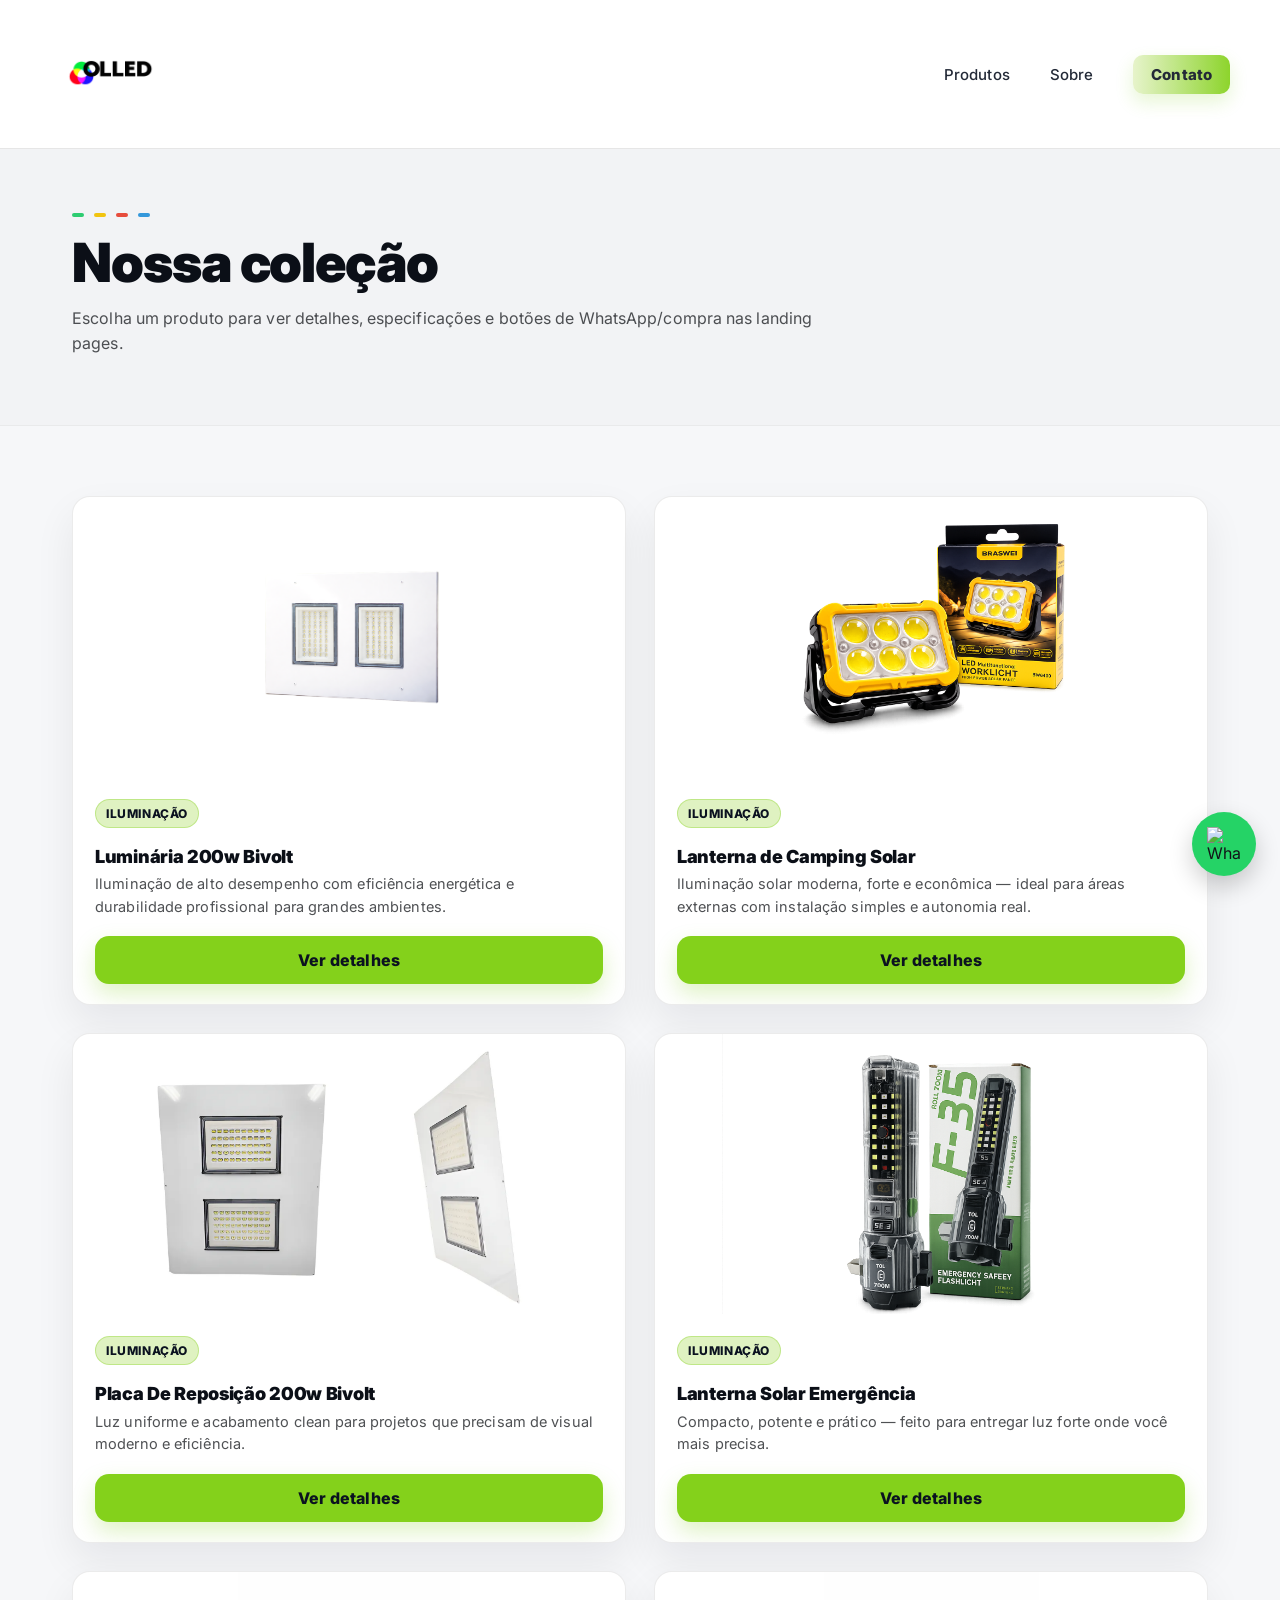
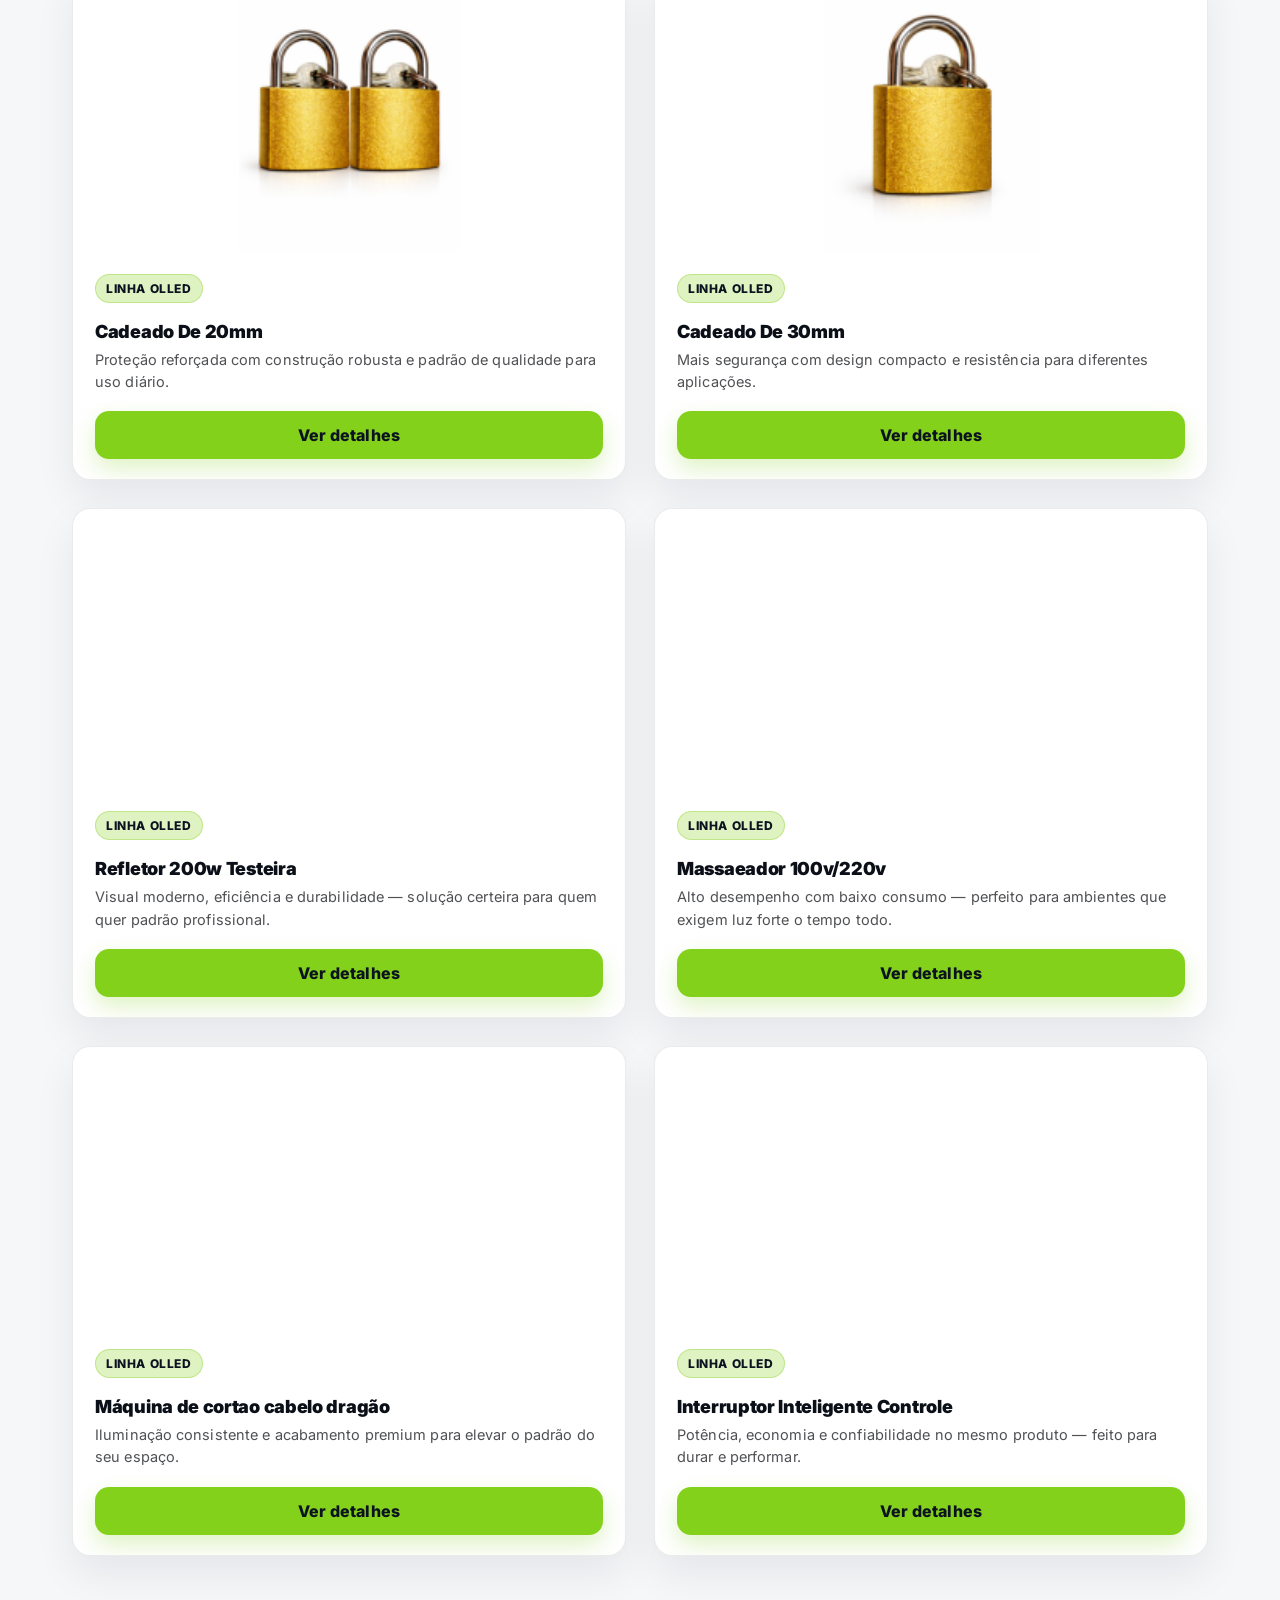
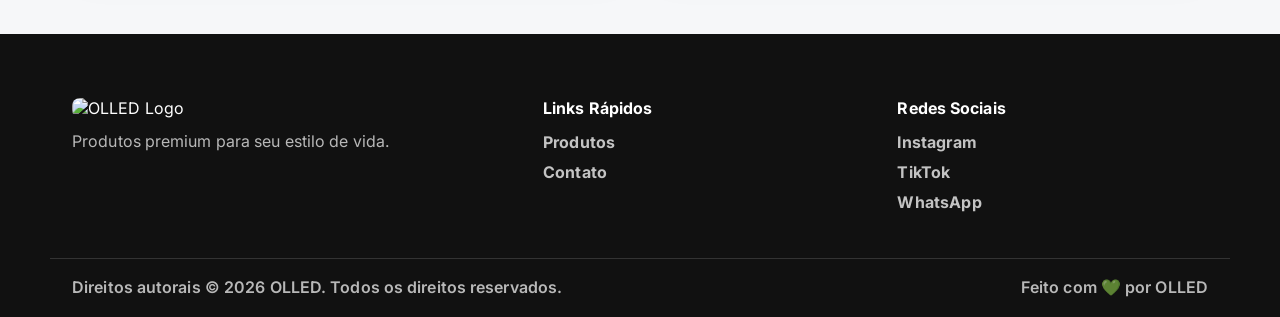
==== commit 08e41573: "Update video categorias animation and campanha dia das maes" ====
--- a/produtos.html
+++ b/produtos.html
@@ -269,6 +269,18 @@
       <span>Feito com 💚 por OLLED</span>
     </div>
   </footer>
+
+  <button id="backToTop" aria-label="Voltar ao topo">↑</button>
+  <!-- BOTÃO FLUTUANTE WHATSAPP -->
+<a href="https://wa.me/5511982139222"
+   class="whatsappFloat"
+   target="_blank"
+   aria-label="Falar no WhatsApp">
+
+   <img src="https://upload.wikimedia.org/wikipedia/commons/6/6b/WhatsApp.svg"
+        alt="WhatsApp">
+</a>
+
 <script src="./script.js" defer></script>
 
 </body>
--- a/styles.css
+++ b/styles.css
@@ -3346,4 +3346,337 @@
 .footer a{
   font-weight: 700;
   letter-spacing: .15px;
+}
+/* Banner de Campanha Sazonal (Plano A) */
+.seasonalBanner{
+  display:flex;
+  align-items:center;
+  justify-content:space-between;
+  gap:14px;
+  padding:14px 16px;
+  border-radius:18px;
+  border:1px solid rgba(255,255,255,.10);
+  background: rgba(255,255,255,.06);
+  box-shadow: 0 10px 30px rgba(0,0,0,.18);
+  text-decoration:none;
+  margin: 18px 0;
+}
+.seasonalBanner__title{
+  font-weight:800;
+  letter-spacing:.2px;
+}
+.seasonalBanner__cta{
+  opacity:.9;
+  font-weight:700;
+}
+.seasonalBanner:hover{
+  transform: translateY(-1px);
+  transition: .2s ease;
+}
+/* ===== Carrossel de Campanhas (Banner) ===== */
+.seasonalCarousel{
+  position: relative;
+  margin: 18px 0 24px;
+  border-radius: 18px;
+  overflow: hidden;
+}
+
+.seasonalViewport{
+  overflow: hidden;
+  outline: none;
+}
+
+.seasonalTrack{
+  display: flex;
+  width: 100%;
+  transform: translateX(0%);
+  transition: transform .45s ease;
+}
+
+.seasonalSlide{
+  min-width: 100%;
+  display: flex;
+  align-items: center;
+  justify-content: space-between;
+  gap: 14px;
+  padding: 18px 18px;
+  text-decoration: none;
+  border-radius: 18px;
+  background: rgba(255,255,255,0.06);
+  border: 1px solid rgba(255,255,255,0.16);
+  backdrop-filter: blur(10px);
+}
+
+.seasonalSlide__title{
+  font-weight: 900;
+  font-size: 18px;
+  letter-spacing: -0.01em;
+  color: #fff;
+}
+
+.seasonalSlide__cta{
+  font-weight: 800;
+  padding: 10px 14px;
+  border-radius: 999px;
+  background: rgba(255,255,255,0.10);
+  border: 1px solid rgba(255,255,255,0.18);
+  color: #fff;
+  white-space: nowrap;
+}
+
+.seasonalNav{
+  position: absolute;
+  top: 50%;
+  transform: translateY(-50%);
+  width: 42px;
+  height: 42px;
+  border-radius: 999px;
+  border: 1px solid rgba(255,255,255,0.18);
+  background: rgba(0,0,0,0.25);
+  color: #fff;
+  font-size: 22px;
+  cursor: pointer;
+  z-index: 2;
+}
+
+.seasonalNav.prev{ left: 10px; }
+.seasonalNav.next{ right: 10px; }
+
+.seasonalDots{
+  display: flex;
+  gap: 8px;
+  justify-content: center;
+  margin-top: 10px;
+}
+
+.seasonalDot{
+  width: 8px;
+  height: 8px;
+  border-radius: 999px;
+  background: rgba(255,255,255,0.25);
+}
+
+.seasonalDot.active{
+  background: rgba(255,255,255,0.85);
+}
+
+/* Mobile: reduz padding */
+@media (max-width: 600px){
+  .seasonalSlide{ padding: 14px 14px; }
+  .seasonalSlide__title{ font-size: 16px; }
+  .seasonalNav{ display:none; } /* no mobile vai por swipe/auto */
+}
+/* ===== Carrossel de Campanhas com Imagem ===== */
+.seasonalCarousel{
+  position: relative;
+  margin: 18px 0 24px;
+  border-radius: 18px;
+  overflow: hidden;
+}
+
+.seasonalViewport{ overflow: hidden; outline: none; }
+
+.seasonalTrack{
+  display: flex;
+  width: 100%;
+  transform: translateX(0%);
+  transition: transform .45s ease;
+}
+
+.seasonalSlide{
+  min-width: 100%;
+  position: relative;
+  display: block;
+  height: 420px;
+  border-radius: 18px;
+  overflow: hidden;
+  text-decoration: none;
+}
+
+.seasonalSlide__img{
+  position: absolute;
+  inset: 0;
+  width: 100%;
+  height: 100%;
+  object-fit: cover;
+}
+
+.seasonalSlide__overlay{
+  background: linear-gradient(90deg, rgba(0,0,0,.35), rgba(0,0,0,.05));
+}
+
+.seasonalSlide__content{
+  position: relative;
+  z-index: 2;
+  height: 100%;
+  padding: 18px;
+  display: flex;
+  flex-direction: column;
+  justify-content: center;
+  gap: 10px;
+}
+
+.seasonalSlide__title{
+  font-weight: 900;
+  font-size: 22px;
+  letter-spacing: -0.01em;
+  color: #fff;
+  max-width: 760px;
+}
+
+.seasonalSlide__cta{
+  width: fit-content;
+  font-weight: 800;
+  padding: 10px 14px;
+  border-radius: 999px;
+  background: rgba(255,255,255,0.14);
+  border: 1px solid rgba(255,255,255,0.22);
+  color: #fff;
+}
+
+.seasonalNav{
+  position: absolute;
+  top: 50%;
+  transform: translateY(-50%);
+  width: 42px;
+  height: 42px;
+  border-radius: 999px;
+  border: 1px solid rgba(255,255,255,0.22);
+  background: rgba(0,0,0,0.30);
+  color: #fff;
+  font-size: 22px;
+  cursor: pointer;
+  z-index: 3;
+}
+
+.seasonalNav.prev{ left: 10px; }
+.seasonalNav.next{ right: 10px; }
+
+.seasonalDots{
+  display: flex;
+  gap: 8px;
+  justify-content: center;
+  margin-top: 10px;
+}
+
+.seasonalDot{
+  width: 8px;
+  height: 8px;
+  border-radius: 999px;
+  background: rgba(255,255,255,0.25);
+}
+.seasonalDot.active{ background: rgba(255,255,255,0.85); }
+
+@media (max-width: 600px){
+  .seasonalSlide{ height: 180px; }
+  .seasonalSlide__title{ font-size: 18px; }
+  .seasonalNav{ display:none; }
+}
+/* ===== Banner FULL-WIDTH (de ponta a ponta) ===== */
+.seasonalCarousel{
+  width: 100vw;
+  margin-left: calc(50% - 50vw);   /* sai do container e ocupa a tela toda */
+  margin-right: calc(50% - 50vw);
+  border-radius: 0;               /* liso, sem borda arredondada */
+  overflow: hidden;
+}
+
+.seasonalSlide{
+  height: 520px;                  /* mais alto no desktop */
+  border-radius: 0;               /* liso */
+}
+
+/* mobile */
+@media (max-width: 600px){
+  .seasonalSlide{ height: 300px; }
+}
+/* Link especial no menu */
+.seasonalNavLink{
+  font-weight: 700;
+  color: #e91e63;
+  position: relative;
+  transition: all .25s ease;
+}
+
+.seasonalNavLink:hover{
+  color: #ff4081;
+}
+
+.seasonalNavLink::after{
+  content: "";
+  position: absolute;
+  bottom: -4px;
+  left: 0;
+  width: 100%;
+  height: 2px;
+  background: #e91e63;
+  transform: scaleX(0);
+  transform-origin: left;
+  transition: transform .25s ease;
+}
+
+.seasonalNavLink:hover::after{
+  transform: scaleX(1);
+}
+/* BOTÃO VOLTAR AO TOPO */
+#backToTop{
+  position:fixed;
+  bottom:100px;   /* sobe o botão acima do WhatsApp */
+  right:30px;
+  width:48px;
+  height:48px;
+  border:none;
+  border-radius:50%;
+  background:#8bd430;
+  color:#fff;
+  font-size:22px;
+  cursor:pointer;
+  display:none;
+  align-items:center;
+  justify-content:center;
+  box-shadow:0 6px 18px rgba(0,0,0,0.15);
+  z-index:999;
+  transition:all .25s ease;
+}
+
+#backToTop:hover{
+  transform:translateY(-3px);
+  box-shadow:0 8px 22px rgba(0,0,0,0.25);
+}
+/* ===== FOOTER FORÇADO FULL-WIDTH (mesmo dentro de container) ===== */
+.footer{
+  width: 100vw;
+  margin-left: calc(50% - 50vw);
+  margin-right: calc(50% - 50vw);
+  background:#111;
+  color:#fff;
+}
+
+/* opcional: dá respiro lateral pro conteúdo do rodapé */
+.footer .footerGrid,
+.footer .footerBottom{
+  padding-left: 22px;
+  padding-right: 22px;
+}
+.isHidden{
+  display:none !important;
+}
+/* ESconde cards quando filtra */
+.isHidden{
+  display:none !important;
+}
+/* ===== Transição premium na troca de categoria (vídeos) ===== */
+.railCard{
+  transition: opacity .22s ease, transform .22s ease;
+  will-change: opacity, transform;
+}
+
+.railCard.isFadingOut{
+  opacity: 0;
+  transform: translateY(6px);
+}
+
+.railCard.isFadingIn{
+  opacity: 0;
+  transform: translateY(6px);
 }
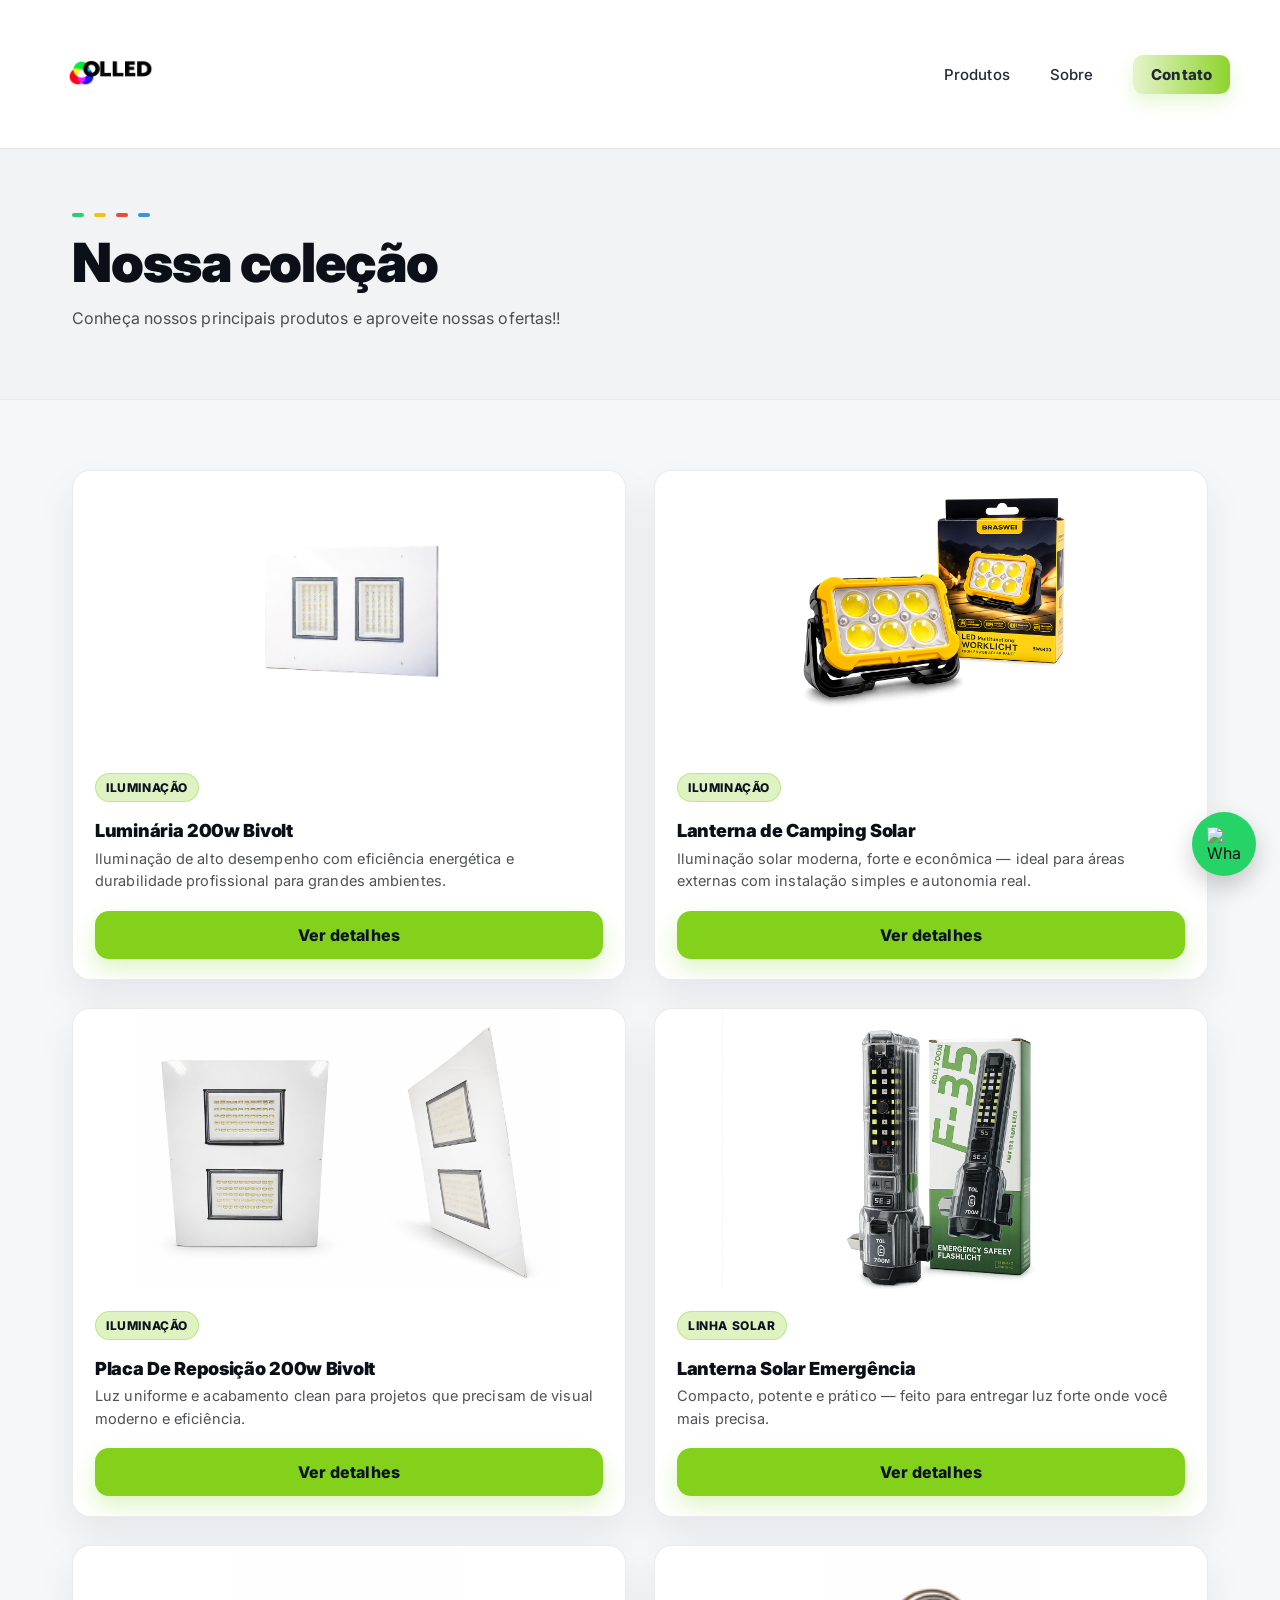
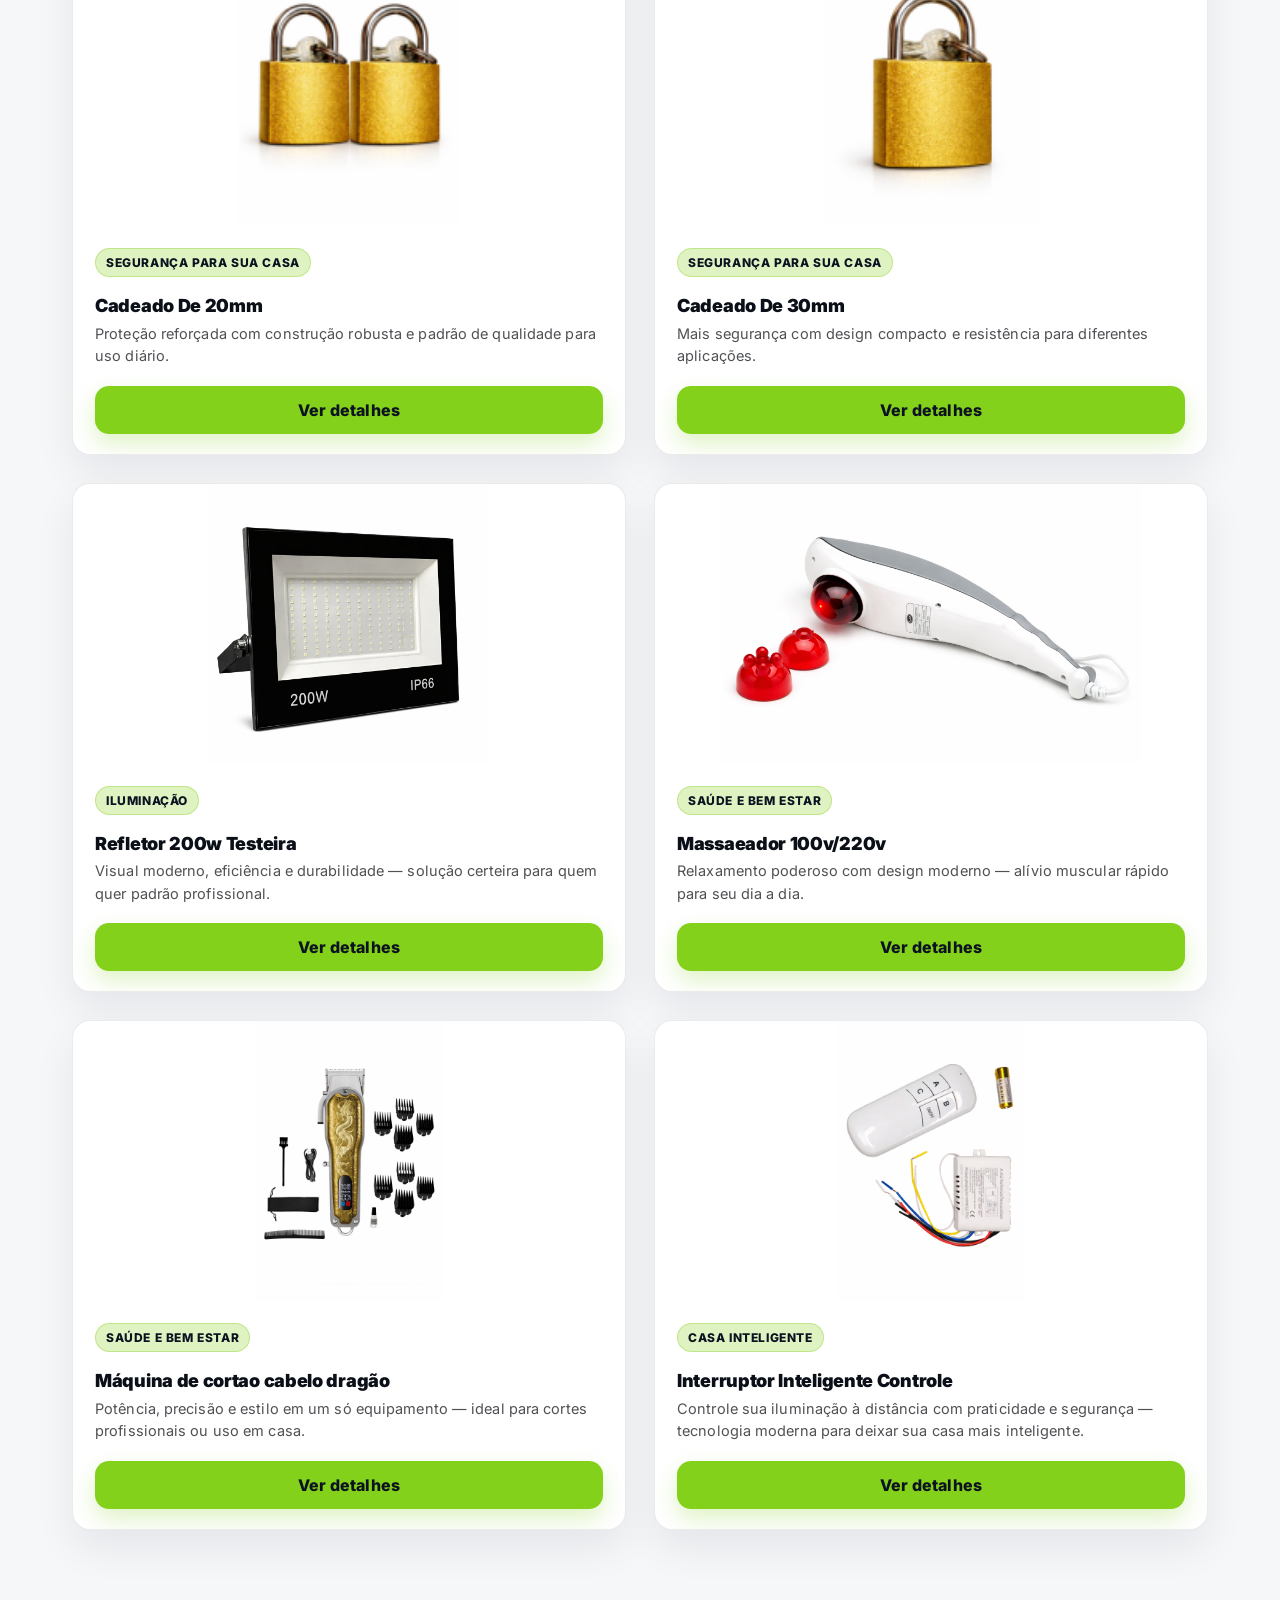
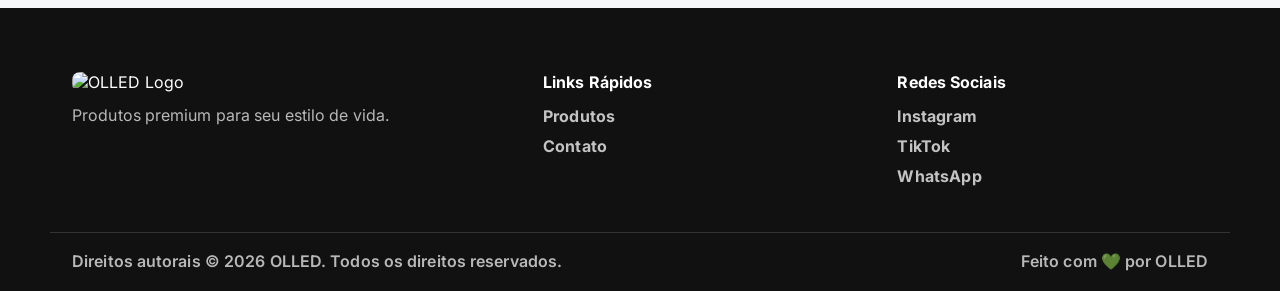
==== commit 77244d61: "mudanças gerais" ====
--- a/produtos.html
+++ b/produtos.html
@@ -41,7 +41,7 @@
         <div class="dots"><span></span><span></span><span></span><span></span></div>
         <h1>Nossa coleção</h1>
         <p class="lead" style="max-width: 780px;">
-          Escolha um produto para ver detalhes, especificações e botões de WhatsApp/compra nas landing pages.
+          Conheça nossos principais produtos e aproveite nossas ofertas!!
         </p>
       </div>
     </section>
@@ -91,7 +91,7 @@
     <img src="./assets/lanterna.png" alt="Produto 04" loading="lazy"
          onerror="this.src='https://via.placeholder.com/1200x900?text=Produto+04'">
     <div class="cardBody">
-      <div class="badgeTop">Iluminação</div>
+      <div class="badgeTop">Linha solar</div>
       <h3>Lanterna Solar Emergência</h3>
       <p>Compacto, potente e prático — feito para entregar luz forte onde você mais precisa.</p>
       <a class="btn js-product-open" href="#" data-product="p4">Ver detalhes</a>
@@ -103,7 +103,7 @@
     <img src="./assets/Cadeados.png" alt="Produto 05" loading="lazy"
          onerror="this.src='https://via.placeholder.com/1200x900?text=Produto+05'">
     <div class="cardBody">
-      <div class="badgeTop">Linha OLLED</div>
+      <div class="badgeTop">Segurança Para sua Casa</div>
       <h3>Cadeado De 20mm </h3>
       <p>Proteção reforçada com construção robusta e padrão de qualidade para uso diário.</p>
       <a class="btn js-product-open" href="#" data-product="p5">Ver detalhes</a>
@@ -115,7 +115,7 @@
     <img src="./assets/cadeado.png" alt="Produto 06" loading="lazy"
          onerror="this.src='https://via.placeholder.com/1200x900?text=Produto+06'">
     <div class="cardBody">
-      <div class="badgeTop">Linha OLLED</div>
+      <div class="badgeTop">Segurança Para Sua Casa</div>
       <h3>Cadeado De 30mm</h3>
       <p>Mais segurança com design compacto e resistência para diferentes aplicações.</p>
       <a class="btn js-product-open" href="#" data-product="p6">Ver detalhes</a>
@@ -124,10 +124,10 @@
 
   <!-- 07 -->
   <article class="card reveal">
-    <img src="./assets/prod-07.jpg" alt="Produto 07" loading="lazy"
+    <img src="./assets/Refletor de 200w.png" alt="Produto 07" loading="lazy"
          onerror="this.src='https://via.placeholder.com/1200x900?text=Produto+07'">
     <div class="cardBody">
-      <div class="badgeTop">Linha OLLED</div>
+      <div class="badgeTop">Iluminação</div>
       <h3>Refletor 200w Testeira</h3>
       <p>Visual moderno, eficiência e durabilidade — solução certeira para quem quer padrão profissional.</p>
       <a class="btn js-product-open" href="#" data-product="p7">Ver detalhes</a>
@@ -136,36 +136,38 @@
 
   <!-- 08 -->
   <article class="card reveal">
-    <img src="./assets/prod-08.jpg" alt="Produto 08" loading="lazy"
+    <img src="./assets/Massageador.png" alt="Produto 08" loading="lazy"
          onerror="this.src='https://via.placeholder.com/1200x900?text=Produto+08'">
     <div class="cardBody">
-      <div class="badgeTop">Linha OLLED</div>
+      <div class="badgeTop">Saúde e bem estar</div>
       <h3>Massaeador 100v/220v</h3>
-      <p>Alto desempenho com baixo consumo — perfeito para ambientes que exigem luz forte o tempo todo.</p>
+      <p>Relaxamento poderoso com design moderno — alívio muscular rápido para seu dia a dia.</p>
       <a class="btn js-product-open" href="#" data-product="p8">Ver detalhes</a>
     </div>
   </article>
 
   <!-- 09 -->
   <article class="card reveal">
-    <img src="./assets/prod-09.jpg" alt="Produto 09" loading="lazy"
+    <img src="./assets/Dragão.png" alt="Produto 09" loading="lazy"
          onerror="this.src='https://via.placeholder.com/1200x900?text=Produto+09'">
     <div class="cardBody">
-      <div class="badgeTop">Linha OLLED</div>
+      <div class="badgeTop">Saúde e bem estar</div>
       <h3>Máquina de cortao cabelo dragão</h3>
-      <p>Iluminação consistente e acabamento premium para elevar o padrão do seu espaço.</p>
+      <p>Potência, precisão e estilo em um só equipamento — ideal para cortes profissionais ou uso em casa.</p>
       <a class="btn js-product-open" href="#" data-product="p9">Ver detalhes</a>
     </div>
   </article>
 
   <!-- 10 -->
   <article class="card reveal">
-    <img src="./assets/prod-10.jpg" alt="Produto 10" loading="lazy"
+    <img src="./assets/Interruptor.png" alt="Produto 10" loading="lazy"
          onerror="this.src='https://via.placeholder.com/1200x900?text=Produto+10'">
     <div class="cardBody">
-      <div class="badgeTop">Linha OLLED</div>
+      <div class="badgeTop">Casa inteligente</div>
       <h3>Interruptor Inteligente Controle</h3>
-      <p>Potência, economia e confiabilidade no mesmo produto — feito para durar e performar.</p>
+      <p>Controle sua iluminação à distância com praticidade e segurança — tecnologia moderna para deixar sua casa mais inteligente.
+
+</p>
       <a class="btn js-product-open" href="#" data-product="p10">Ver detalhes</a>
     </div>
   </article>
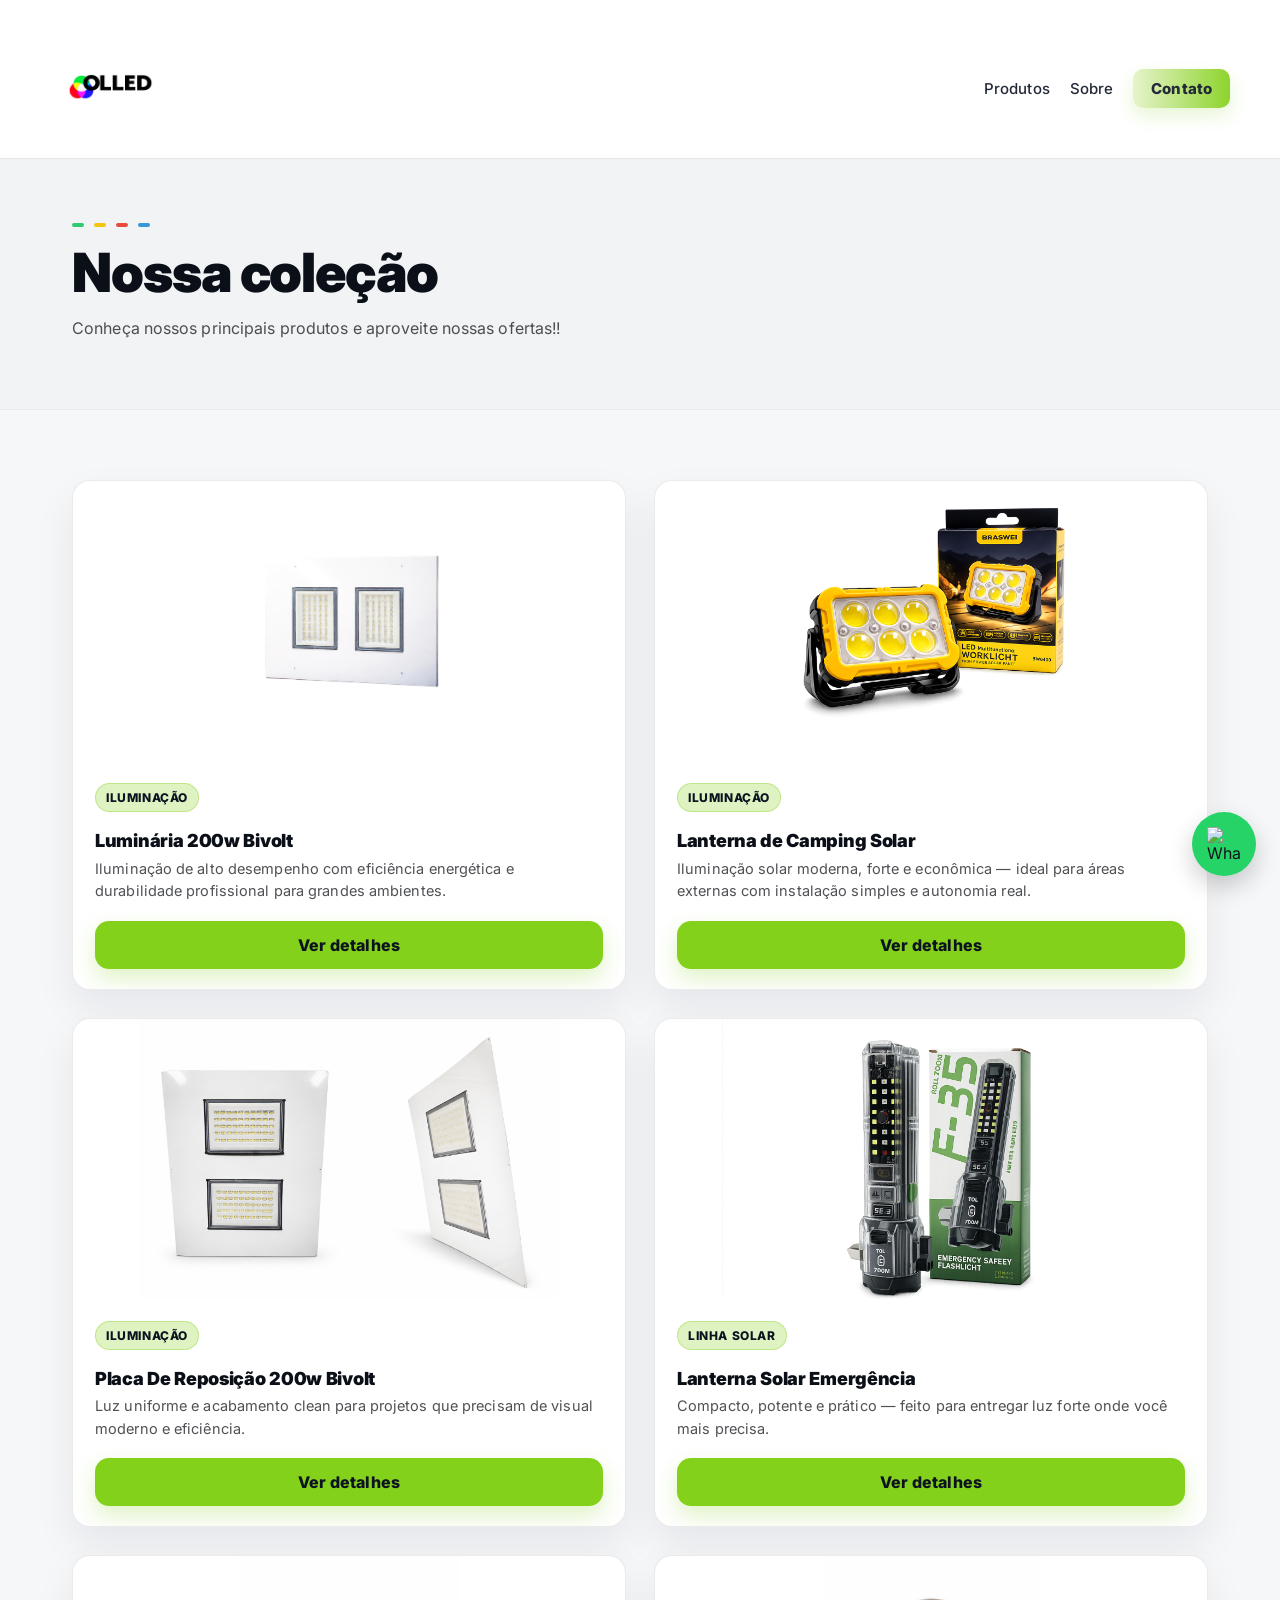
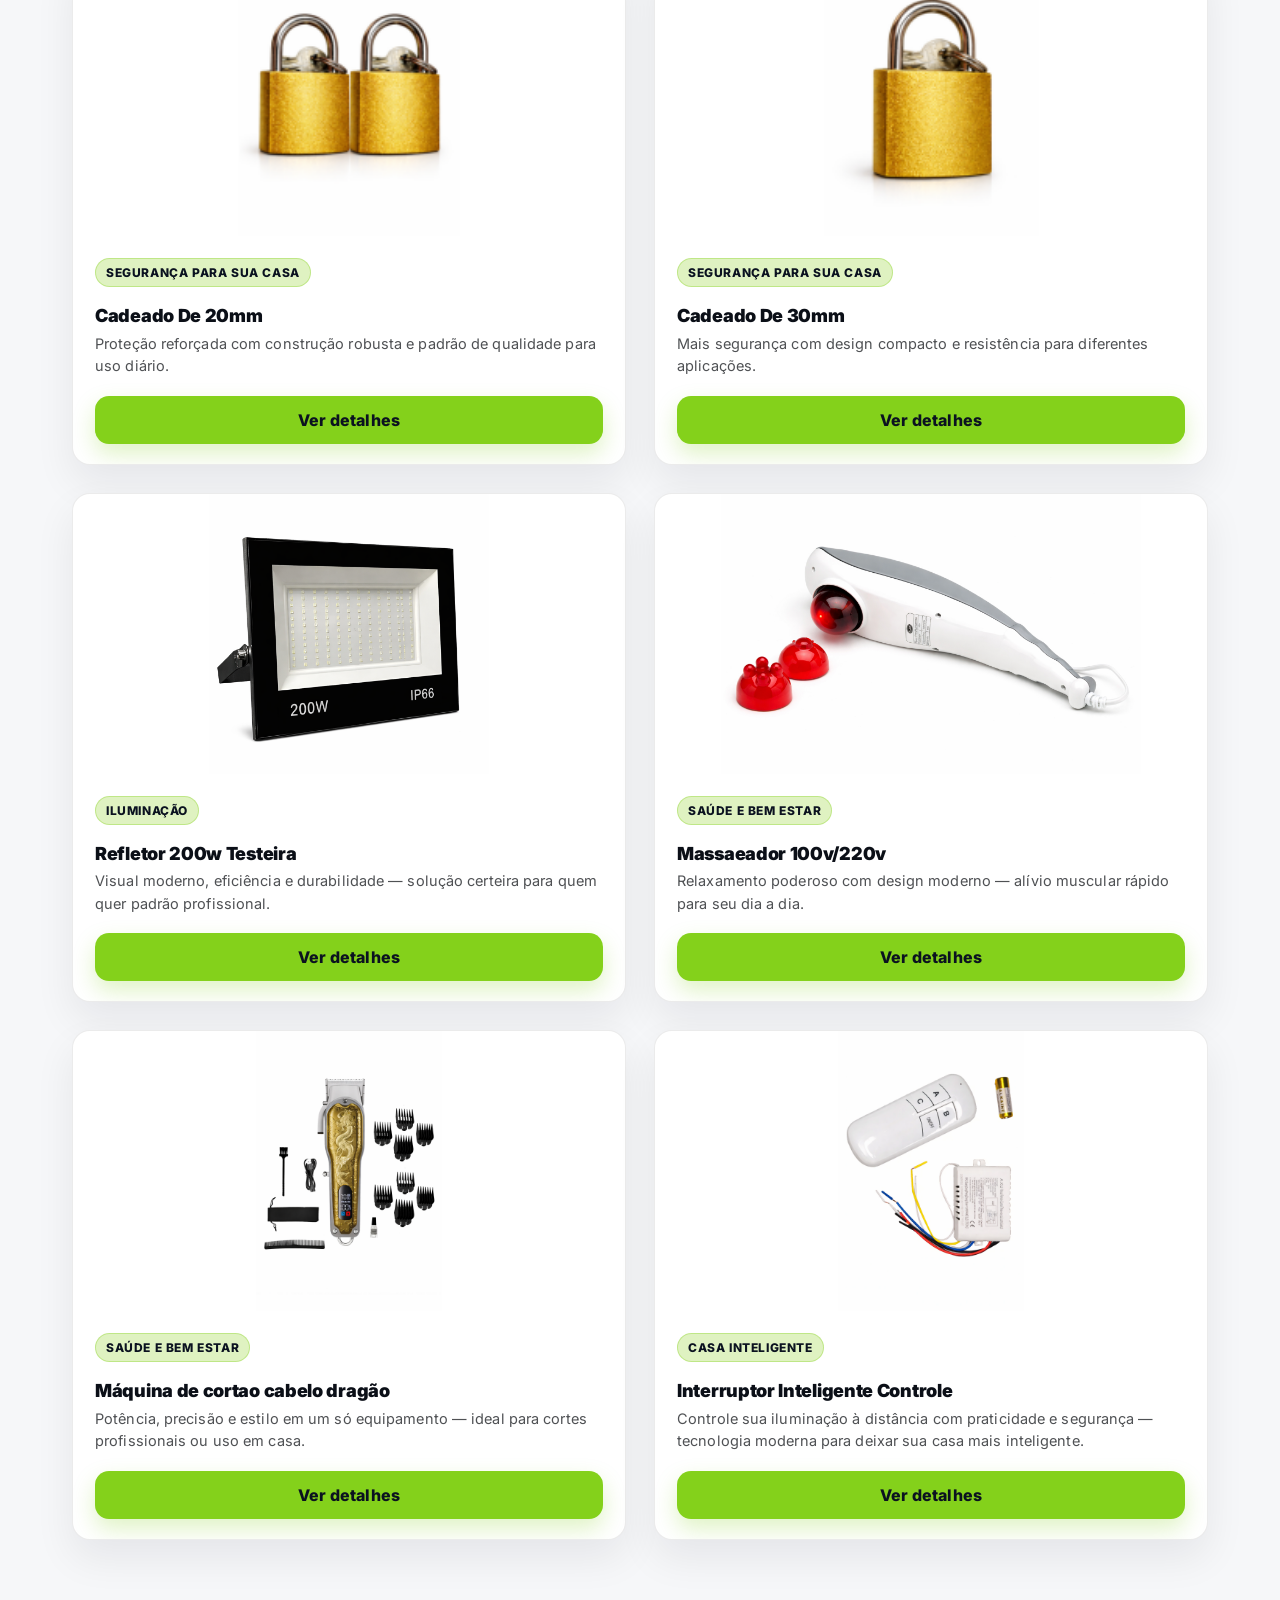
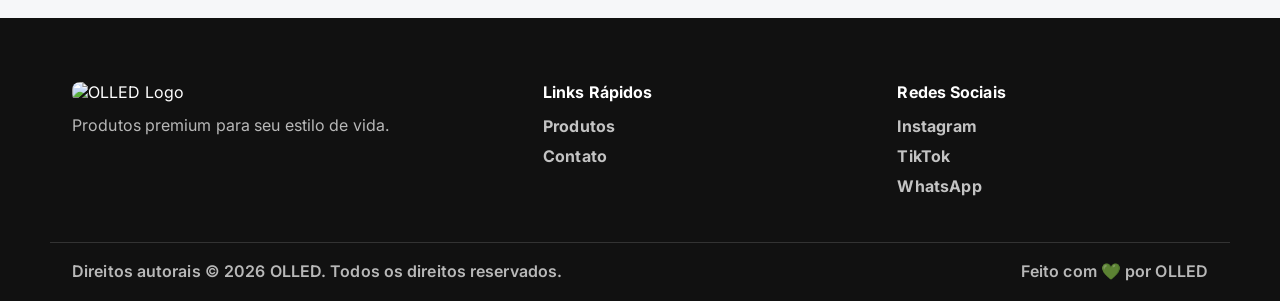
==== commit eeeafec6: "modificar vídeos" ====
--- a/produtos.html
+++ b/produtos.html
@@ -1,6 +1,7 @@
 <!doctype html>
 <html lang="pt-br">
 <head>
+  <link rel="icon" type="image/png" href="./assets/favicon.png">
   <meta charset="utf-8" />
   <meta name="viewport" content="width=device-width, initial-scale=1" />
   <title>OLLED • Produtos</title>
--- a/styles.css
+++ b/styles.css
@@ -60,10 +60,10 @@
 
 .navLinks{
   display:flex;
-  gap:40px; /* aumenta o espaço entre Produtos e Sobre */
+  gap:20px;
   align-items:center;
-}
-
+  margin-left:auto;
+}
 
 .brand{
   display:flex;
@@ -82,9 +82,8 @@
   display:flex;
   justify-content:space-between;
   align-items:center;
-  padding:px 0; /* mais espaço vertical */
-}
-
+  padding:14px 0;
+}
 .navLinks a{
   color:#111827;
   font-weight:500;
@@ -324,7 +323,7 @@
 }
 
 /* ====== VIDEO ====== */
-.videoWrap{ margin-top:8px; }
+.videoWrap{ margin-top:50px; }
 
 .videoBox{
   background:#fff;
@@ -3679,4 +3678,780 @@
 .railCard.isFadingIn{
   opacity: 0;
   transform: translateY(6px);
+}
+/* TOPBAR ESTILO MARKETPLACE */
+.topbar-wrap{
+  width:100%;
+  display:flex;
+  justify-content:center;
+  padding:10px 16px 0;
+  background:transparent;
+}
+
+.topbar-pill{
+  display:flex;
+  align-items:center;
+  gap:14px;
+  background:#fff159;
+  color:#1f2937;
+  border-radius:999px;
+  padding:10px 18px;
+  min-height:44px;
+  box-shadow:0 8px 18px rgba(0,0,0,.08);
+  border:1px solid rgba(0,0,0,.06);
+}
+
+.topbar-badge{
+  display: inline-flex;
+  align-items: center;
+  justify-content: center;
+  background: inherit;
+  color: #fff;
+  font-weight: 800;
+  font-size: 12px;
+  border-radius: 999px;
+  padding: 5px 10px;
+  line-height: 1;
+  white-space: nowrap;
+  flex: 0 0 auto;
+  transition: background-color .45s ease, color .45s ease;
+}
+
+.topbar-rotator{
+  position:relative;
+  height:20px;
+  min-width:260px;
+  overflow:hidden;
+}
+
+.topbar-message{
+  position:absolute;
+  left:0;
+  top:0;
+  width:100%;
+  opacity:0;
+  transform:translateY(10px);
+  transition:opacity .35s ease, transform .35s ease;
+  font-weight:800;
+  font-size:14px;
+  white-space:nowrap;
+}
+
+.topbar-message.active{
+  opacity:1;
+  transform:translateY(0);
+}
+
+@media (max-width: 768px){
+  .topbar-wrap{
+    padding:8px 12px 0;
+  }
+
+  .topbar-pill{
+    width:100%;
+    max-width:100%;
+    gap:10px;
+    padding:10px 14px;
+  }
+
+  .topbar-badge{
+    font-size:12px;
+    padding:6px 10px;
+  }
+
+  .topbar-rotator{
+    min-width:0;
+    flex:1;
+  }
+
+  .topbar-message{
+    font-size:13px;
+  }
+}
+/* TOPBAR DENTRO DO HEADER, CANTO SUPERIOR DIREITO */
+.header{
+  position: sticky;
+  top: 0;
+  z-index: 50;
+  background: #ffffff;
+  border-bottom: 1px solid #e6e6e6;
+}
+
+.topbar-header{
+position:absolute;
+top:8px;
+left:22px;
+}
+
+.topbar-pill{
+  display: flex;
+  align-items: center;
+  gap: 10px;
+  background: #fff159;
+  color: #111827;
+  border-radius: 999px;
+  padding: 6px 12px;
+  min-height: 34px;
+  border: 1px solid rgba(0,0,0,.06);
+  box-shadow: 0 6px 16px rgba(0,0,0,.08);
+}
+
+.topbar-badge{
+  display: inline-flex;
+  align-items: center;
+  justify-content: center;
+  background: inherit;
+  color: #fff;
+  font-weight: 800;
+  font-size: 12px;
+  border-radius: 999px;
+  padding: 5px 10px;
+  line-height: 1;
+  white-space: nowrap;
+  flex: 0 0 auto;
+  transition: background-color .45s ease, color .45s ease;
+}
+
+.topbar-rotator{
+  position: relative;
+  width: 250px;
+  height: 18px;
+  overflow: hidden;
+}
+
+.topbar-message{
+  position: absolute;
+  left: 0;
+  top: 0;
+  width: 100%;
+  opacity: 0;
+  transform: translateY(8px);
+  transition: opacity .35s ease, transform .35s ease;
+  font-size: 13px;
+  font-weight: 800;
+  white-space: nowrap;
+}
+
+.topbar-message.active{
+  opacity: 1;
+  transform: translateY(0);
+}
+.topbar-header{
+  position: absolute;
+  top: 8px;
+  right: 22px;
+  z-index: 60;
+
+  display: inline-flex;
+  align-items: center;
+  gap: 10px;
+
+  width: auto;
+  max-width: 380px;
+  min-width: 0;
+  padding: 6px 12px;
+
+  background: #fff159;
+  border: 1px solid rgba(0,0,0,.06);
+  border-radius: 999px;
+  box-shadow: 0 6px 16px rgba(0,0,0,.08);
+
+  overflow: hidden;
+}
+
+.topbar-badge{
+  display: inline-flex;
+  align-items: center;
+  justify-content: center;
+  background: inherit;
+  color: #fff;
+  font-weight: 800;
+  font-size: 12px;
+  border-radius: 999px;
+  padding: 5px 10px;
+  line-height: 1;
+  white-space: nowrap;
+  flex: 0 0 auto;
+  transition: background-color .45s ease, color .45s ease;
+}
+
+.topbar-rotator{
+  position: relative;
+  width: 240px;
+  height: 20px;
+  overflow: hidden;
+  flex: 0 0 240px;
+  border-radius: 999px;
+}
+
+.topbar-bubble{
+  position: absolute;
+  left: -32px;
+  top: 50%;
+  width: 22px;
+  height: 22px;
+  border-radius: 999px;
+  background: #7c3aed;
+  transform: translateY(-50%) scale(0);
+  z-index: 1;
+  opacity: 0;
+}
+
+.topbar-message{
+  position: absolute;
+  left: 12px;
+  top: 0;
+  width: calc(100% - 24px);
+  opacity: 0;
+  transform: translateY(8px);
+  transition: opacity .28s ease, transform .28s ease;
+  font-size: 13px;
+  font-weight: 800;
+  white-space: nowrap;
+  z-index: 2;
+  color: #111827;
+}
+
+.topbar-message.active{
+  opacity: 1;
+  transform: translateY(0);
+}
+/* ===== TOPBAR HEADER PREMIUM ESTÁVEL ===== */
+.topbar-header{
+position:absolute;
+top:8px;
+left:22px;
+
+display:inline-flex;
+align-items:center;
+gap:10px;
+
+padding:6px 14px;
+
+border-radius:999px;
+
+background:rgba(255,255,255,0.65);
+backdrop-filter:blur(8px);
+
+border:1px solid rgba(0,0,0,.08);
+
+box-shadow:0 6px 16px rgba(0,0,0,.08);
+
+transition:background-color .6s ease, box-shadow .4s ease;
+}
+
+.topbar-badge{
+display:inline-flex;
+align-items:center;
+justify-content:center;
+
+background:linear-gradient(135deg,#7c3aed,#a855f7);
+
+color:#fff;
+font-weight:800;
+font-size:12px;
+
+border-radius:999px;
+padding:5px 10px;
+
+letter-spacing:.5px;
+}
+
+.topbar-rotator{
+  position: relative;
+  width: 240px;
+  height: 18px;
+  overflow: hidden;
+  flex: 0 0 240px;
+}
+
+.topbar-message{
+  position: absolute;
+  left: 0;
+  top: 0;
+  width: 100%;
+  opacity: 0;
+  transform: translateY(8px);
+  transition: opacity .32s ease, transform .32s ease, color .32s ease;
+  white-space: nowrap;
+  font-size: 13px;
+  font-weight: 800;
+  color: #111827;
+  z-index: 2;
+}
+
+.topbar-message.active{
+  opacity: 1;
+  transform: translateY(0);
+}
+
+.topbar-dot{
+  position: absolute;
+  left: -20px;
+  top: 50%;
+  width: 12px;
+  height: 12px;
+  border-radius: 999px;
+  background: #7c3aed;
+  transform: translateY(-50%);
+  opacity: 0;
+  z-index: 1;
+}
+
+.topbar-rotator.animating .topbar-dot{
+  animation: topbarDotPass .65s ease forwards;
+}
+
+@keyframes topbarDotPass{
+  0%{
+    left: -20px;
+    opacity: 0;
+    transform: translateY(-50%) scale(.6);
+  }
+  15%{
+    opacity: 1;
+    transform: translateY(-50%) scale(1);
+  }
+  50%{
+    left: 50%;
+    transform: translateY(-50%) scale(1.8);
+    opacity: 1;
+  }
+  100%{
+    left: calc(100% + 20px);
+    opacity: 0;
+    transform: translateY(-50%) scale(.8);
+  }
+}
+
+/* espaço no topo do header para a barra */
+.nav{
+  padding: 28px 0 10px;
+}
+
+@media (max-width: 980px){
+  .topbar-header{
+    display: none;
+  }
+}
+.topbar-header{
+transition: background-color .6s ease;
+}
+/* ===== MOBILE OTIMIZADO ===== */
+@media (max-width: 768px){
+
+  .container{
+    padding: 0 14px;
+  }
+
+  .header{
+    position: sticky;
+    top: 0;
+  }
+
+  .nav{
+    padding: 14px 0;
+  }
+
+  .logo{
+    width: 96px;
+  }
+
+  .navLinks{
+    display: none;
+  }
+
+  .menuBtn{
+    display: inline-flex;
+  }
+
+  .topbar-header{
+    display: none !important;
+  }
+}
+@media (max-width: 768px){
+
+  .hero{
+    padding: 14px 0 42px 0;
+  }
+
+  .heroGrid{
+    grid-template-columns: 1fr;
+    gap: 22px;
+  }
+
+  .heroTopLogo{
+    margin-bottom: -8px;
+  }
+
+  .heroTopLogo img{
+    width: 280px;
+    height: auto;
+    object-fit: contain;
+  }
+
+  .heroText h1{
+    font-size: 34px;
+    line-height: 1.08;
+    margin: 18px 0 12px;
+    text-align: center;
+  }
+
+  .lead{
+    font-size: 14px;
+    line-height: 1.6;
+    text-align: center;
+    max-width: 100%;
+  }
+
+  .heroActions{
+    justify-content: center;
+    gap: 12px;
+  }
+
+  .heroActions .btn{
+    width: 100%;
+    max-width: 280px;
+  }
+
+  .heroMedia img{
+    width: 100%;
+    height: auto;
+    object-fit: cover;
+  }
+}
+@media (max-width: 768px){
+
+  .section{
+    padding: 52px 0;
+  }
+
+  .section h2{
+    font-size: 30px;
+    text-align: center;
+  }
+
+  .section p{
+    font-size: 14px;
+    text-align: center;
+    margin: 0 auto 24px;
+  }
+
+  .grid{
+    grid-template-columns: 1fr;
+    gap: 18px;
+  }
+
+  .card{
+    border-radius: 16px;
+  }
+
+  .card img{
+    height: 220px;
+    object-fit: contain;
+    padding: 8px;
+  }
+
+  .cardBody{
+    padding: 18px 16px 16px;
+  }
+
+  .cardBody h3{
+    font-size: 22px;
+  }
+
+  .cardBody p{
+    font-size: 14px;
+    line-height: 1.55;
+    text-align: left;
+  }
+}
+@media (max-width: 768px){
+
+  .videoFilters{
+    justify-content: flex-start;
+    gap: 8px;
+    overflow-x: auto;
+    flex-wrap: nowrap;
+    padding-bottom: 4px;
+    scrollbar-width: none;
+  }
+
+  .videoFilters::-webkit-scrollbar{
+    display: none;
+  }
+
+  .videoFilterBtn{
+    flex: 0 0 auto;
+    font-size: 13px;
+    padding: 9px 12px;
+  }
+
+  .rail{
+    margin-top: 12px;
+  }
+
+  .railBtn{
+    width: 38px;
+    height: 38px;
+    font-size: 24px;
+  }
+
+  .railCard{
+    flex: 0 0 240px;
+    height: 140px;
+  }
+
+  .playBadge{
+    width: 44px;
+    height: 44px;
+    font-size: 18px;
+  }
+
+  .playText{
+    font-size: 12px;
+  }
+}
+@media (max-width: 768px){
+
+  .whatsappFloat{
+    width: 56px;
+    height: 56px;
+    right: 16px;
+    bottom: 16px;
+  }
+
+  .whatsappFloat img{
+    width: 28px;
+    height: 28px;
+  }
+
+  #backToTop{
+    right: 16px;
+    bottom: 84px;
+    width: 46px;
+    height: 46px;
+  }
+}
+/* ===== MOBILE HEADER + TOPBAR ===== */
+@media (max-width: 768px){
+
+  .container{
+    padding: 0 14px;
+  }
+
+  .header{
+    position: sticky;
+    top: 0;
+    z-index: 80;
+  }
+
+  .nav{
+    padding: 12px 0 !important;
+    min-height: 64px;
+  }
+
+  .logo{
+    width: 92px;
+    height: auto;
+  }
+
+  .navLinks{
+    display: none !important;
+  }
+
+  .menuBtn{
+    display: inline-flex !important;
+  }
+
+  .mobileNav{
+    padding: 10px 0 14px;
+  }
+
+  /* topbar visível no celular */
+@media (max-width: 768px){
+
+  .topbar-header{
+    position: static !important;
+    display: inline-flex !important;
+    margin: 8px auto 0;
+
+    width: auto;
+    max-width: 310px;
+
+    padding: 6px 12px;
+    border-radius: 999px;
+
+    justify-content: flex-start;
+    align-items: center;
+  }
+
+  .topbar-rotator{
+    position: relative;
+    width: 210px;
+    height: 18px;
+    overflow: hidden;
+    flex: 0 0 210px;
+  }
+
+  .topbar-message{
+    position: absolute;
+    left: 0;
+    top: 0;
+    width: 100%;
+
+    font-size: 12px;
+    white-space: nowrap;
+
+    opacity: 0;
+    transform: translateY(6px);
+    transition: opacity .3s ease, transform .3s ease;
+  }
+
+  .topbar-message.active{
+    opacity: 1;
+    transform: translateY(0);
+  }
+}
+}
+@media (max-width: 768px){
+  .hero{
+    padding: 16px 0 42px 0;
+  }
+
+  .heroGrid{
+    grid-template-columns: 1fr;
+    gap: 22px;
+  }
+
+  .heroTopLogo{
+    margin-top: 0;
+    margin-bottom: -6px;
+  }
+
+  .heroTopLogo img{
+    width: 260px;
+    height: auto;
+    object-fit: contain;
+  }
+
+  .heroText h1{
+    font-size: 34px;
+    line-height: 1.08;
+    margin: 18px 0 12px;
+    text-align: center;
+  }
+
+  .lead{
+    font-size: 14px;
+    line-height: 1.6;
+    text-align: center;
+    max-width: 100%;
+  }
+
+  .heroActions{
+    justify-content: center;
+    gap: 12px;
+  }
+
+  .heroActions .btn{
+    width: 100%;
+    max-width: 280px;
+  }
+}
+@media (max-width: 768px){
+  .hero{
+    padding: 16px 0 42px 0;
+  }
+
+  .heroGrid{
+    grid-template-columns: 1fr;
+    gap: 22px;
+  }
+
+  .heroTopLogo{
+    margin-top: 0;
+    margin-bottom: -6px;
+  }
+
+  .heroTopLogo img{
+    width: 260px;
+    height: auto;
+    object-fit: contain;
+  }
+
+  .heroText h1{
+    font-size: 34px;
+    line-height: 1.08;
+    margin: 18px 0 12px;
+    text-align: center;
+  }
+
+  .lead{
+    font-size: 14px;
+    line-height: 1.6;
+    text-align: center;
+    max-width: 100%;
+  }
+
+  .heroActions{
+    justify-content: center;
+    gap: 12px;
+  }
+
+  .heroActions .btn{
+    width: 100%;
+    max-width: 280px;
+  }
+}
+@media (max-width: 768px){
+  .videoFilters{
+    justify-content: flex-start;
+    gap: 8px;
+    overflow-x: auto;
+    flex-wrap: nowrap;
+    padding-bottom: 4px;
+    scrollbar-width: none;
+  }
+
+  .videoFilters::-webkit-scrollbar{
+    display: none;
+  }
+
+  .videoFilterBtn{
+    flex: 0 0 auto;
+    font-size: 13px;
+    padding: 9px 12px;
+  }
+
+  .railCard{
+    flex: 0 0 240px;
+    height: 140px;
+  }
+
+  .railBtn{
+    width: 38px;
+    height: 38px;
+    font-size: 24px;
+  }
+}
+@media (max-width: 768px){
+  .whatsappFloat{
+    width: 56px;
+    height: 56px;
+    right: 16px;
+    bottom: 16px;
+  }
+
+  .whatsappFloat img{
+    width: 28px;
+    height: 28px;
+  }
+
+  #backToTop{
+    right: 16px;
+    bottom: 84px;
+    width: 46px;
+    height: 46px;
+  }
 }
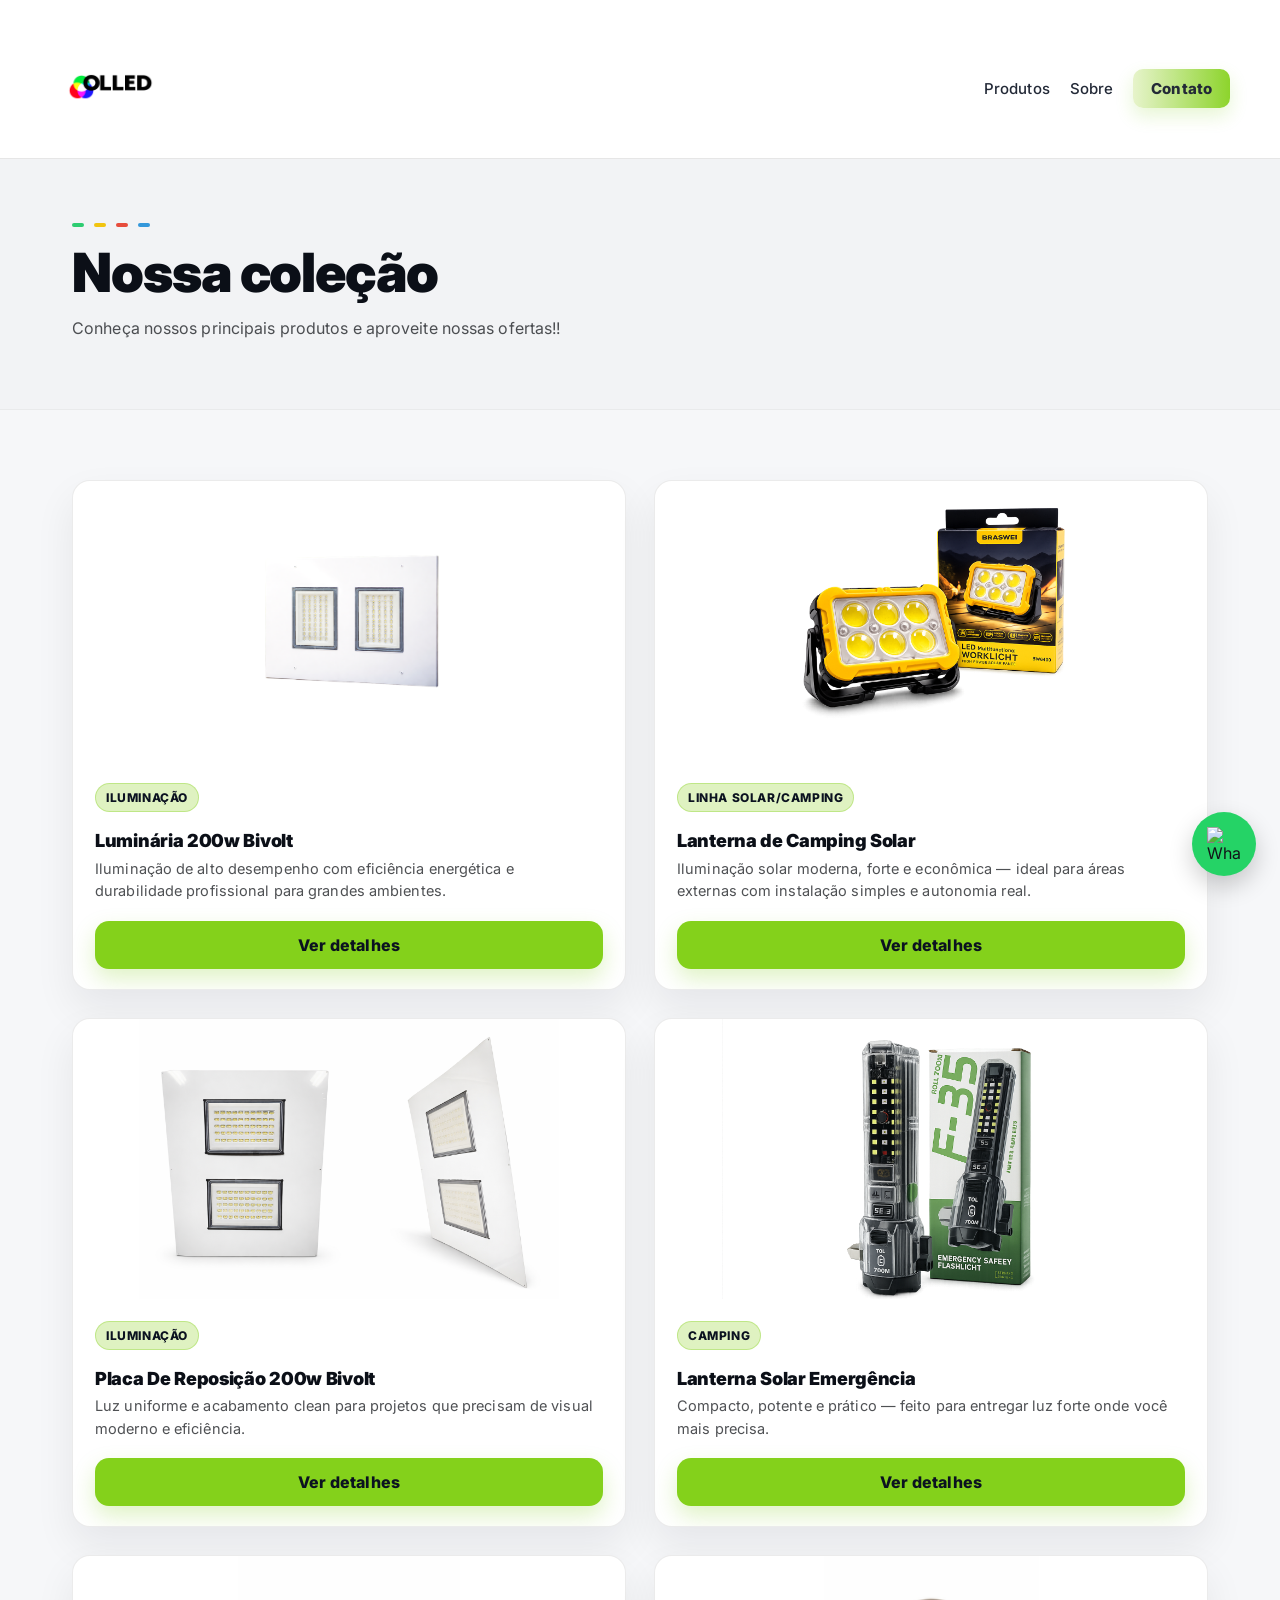
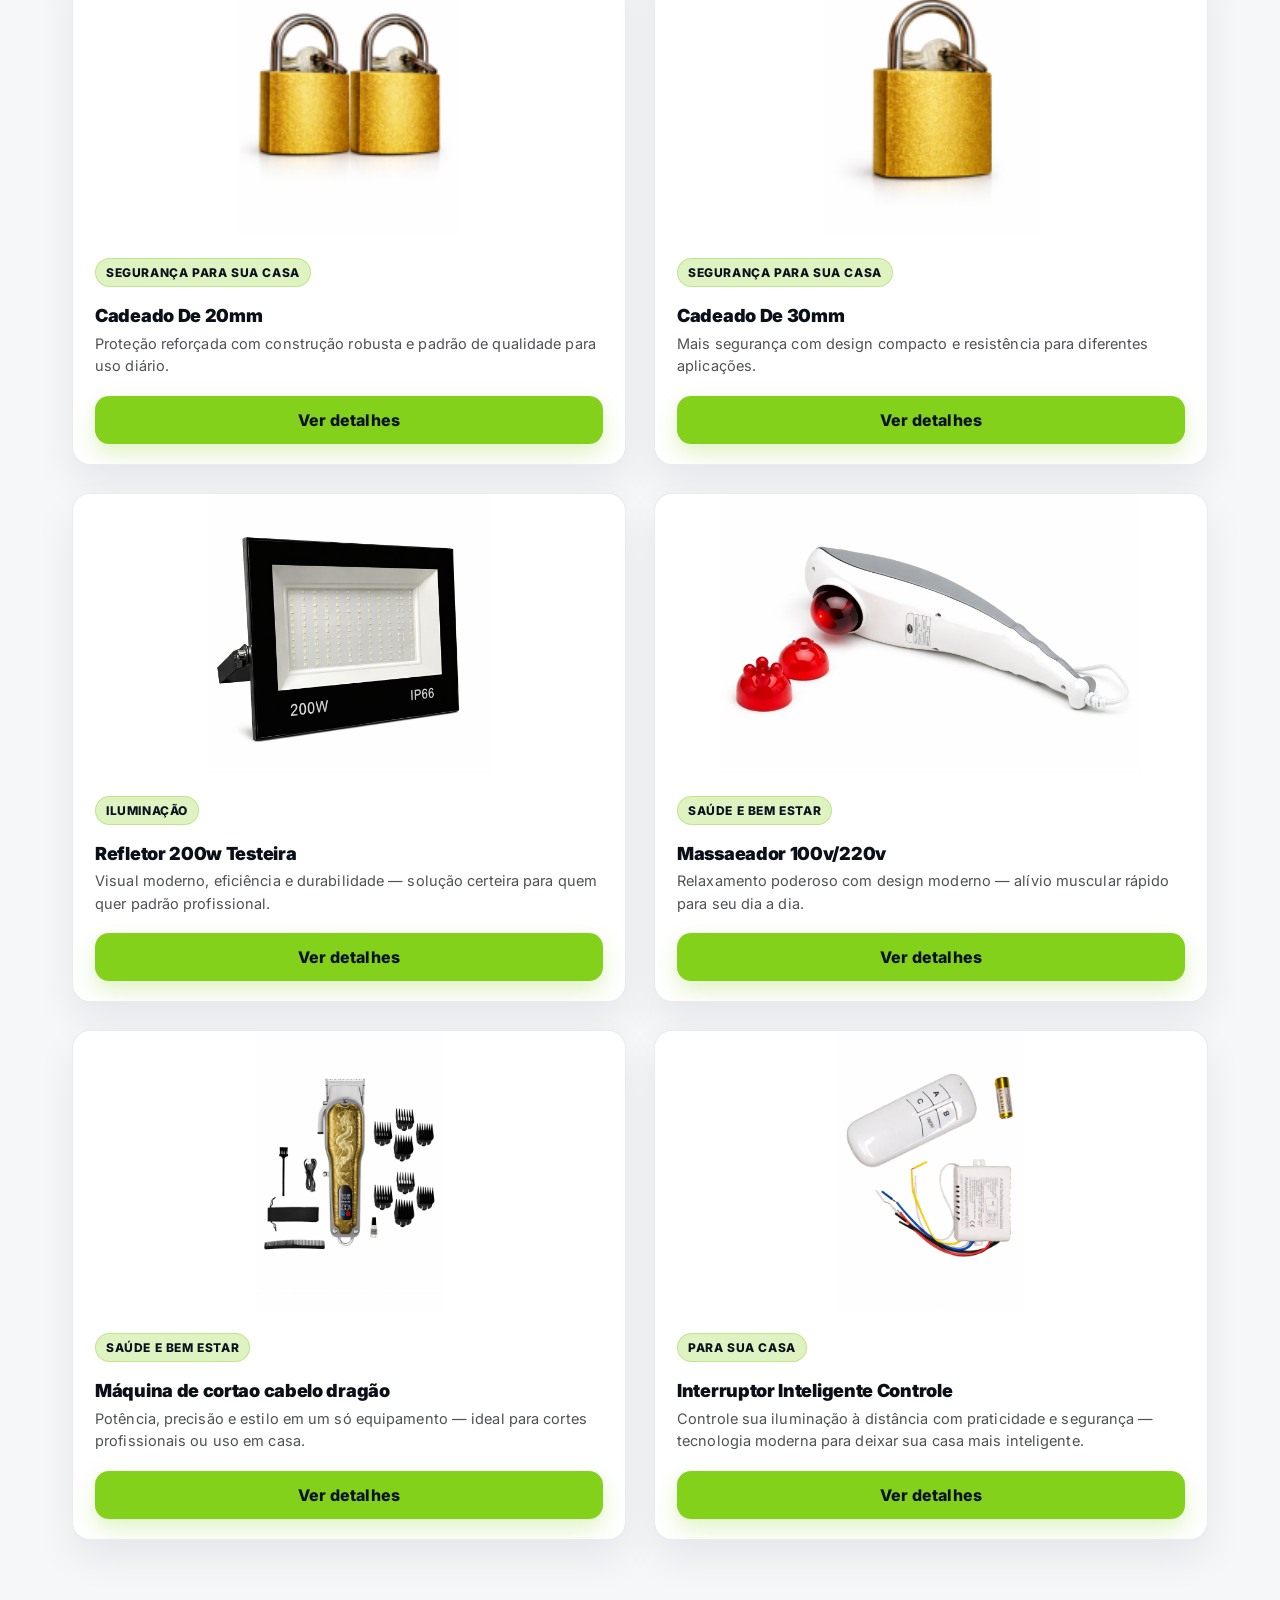
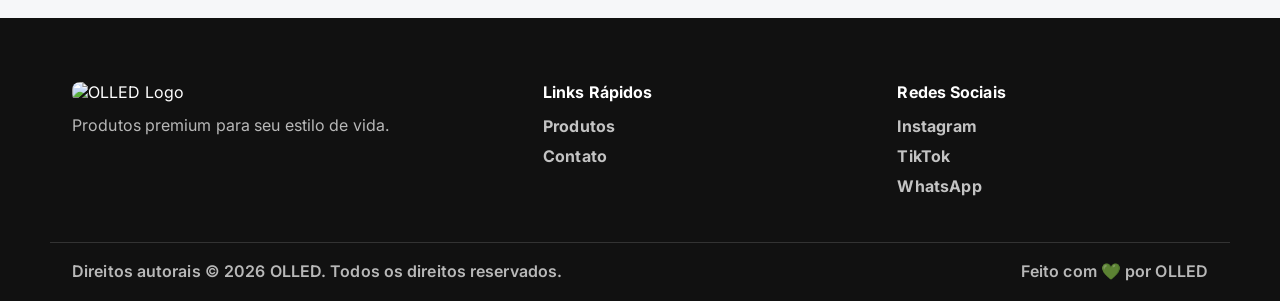
==== commit 6691db2f: "Categorias arrumar" ====
--- a/produtos.html
+++ b/produtos.html
@@ -68,7 +68,7 @@
     <img src="./assets/LED SOLAR.png" alt="Produto 02" loading="lazy"
          onerror="this.src='https://via.placeholder.com/1200x900?text=Produto+02'">
     <div class="cardBody">
-      <div class="badgeTop">Iluminação</div>
+      <div class="badgeTop">Linha Solar/camping</div>
       <h3>Lanterna de Camping Solar</h3>
       <p>Iluminação solar moderna, forte e econômica — ideal para áreas externas com instalação simples e autonomia real.</p>
       <a class="btn js-product-open" href="#" data-product="p2">Ver detalhes</a>
@@ -92,7 +92,7 @@
     <img src="./assets/lanterna.png" alt="Produto 04" loading="lazy"
          onerror="this.src='https://via.placeholder.com/1200x900?text=Produto+04'">
     <div class="cardBody">
-      <div class="badgeTop">Linha solar</div>
+      <div class="badgeTop">Camping</div>
       <h3>Lanterna Solar Emergência</h3>
       <p>Compacto, potente e prático — feito para entregar luz forte onde você mais precisa.</p>
       <a class="btn js-product-open" href="#" data-product="p4">Ver detalhes</a>
@@ -164,7 +164,7 @@
     <img src="./assets/Interruptor.png" alt="Produto 10" loading="lazy"
          onerror="this.src='https://via.placeholder.com/1200x900?text=Produto+10'">
     <div class="cardBody">
-      <div class="badgeTop">Casa inteligente</div>
+      <div class="badgeTop">Para Sua Casa</div>
       <h3>Interruptor Inteligente Controle</h3>
       <p>Controle sua iluminação à distância com praticidade e segurança — tecnologia moderna para deixar sua casa mais inteligente.
 
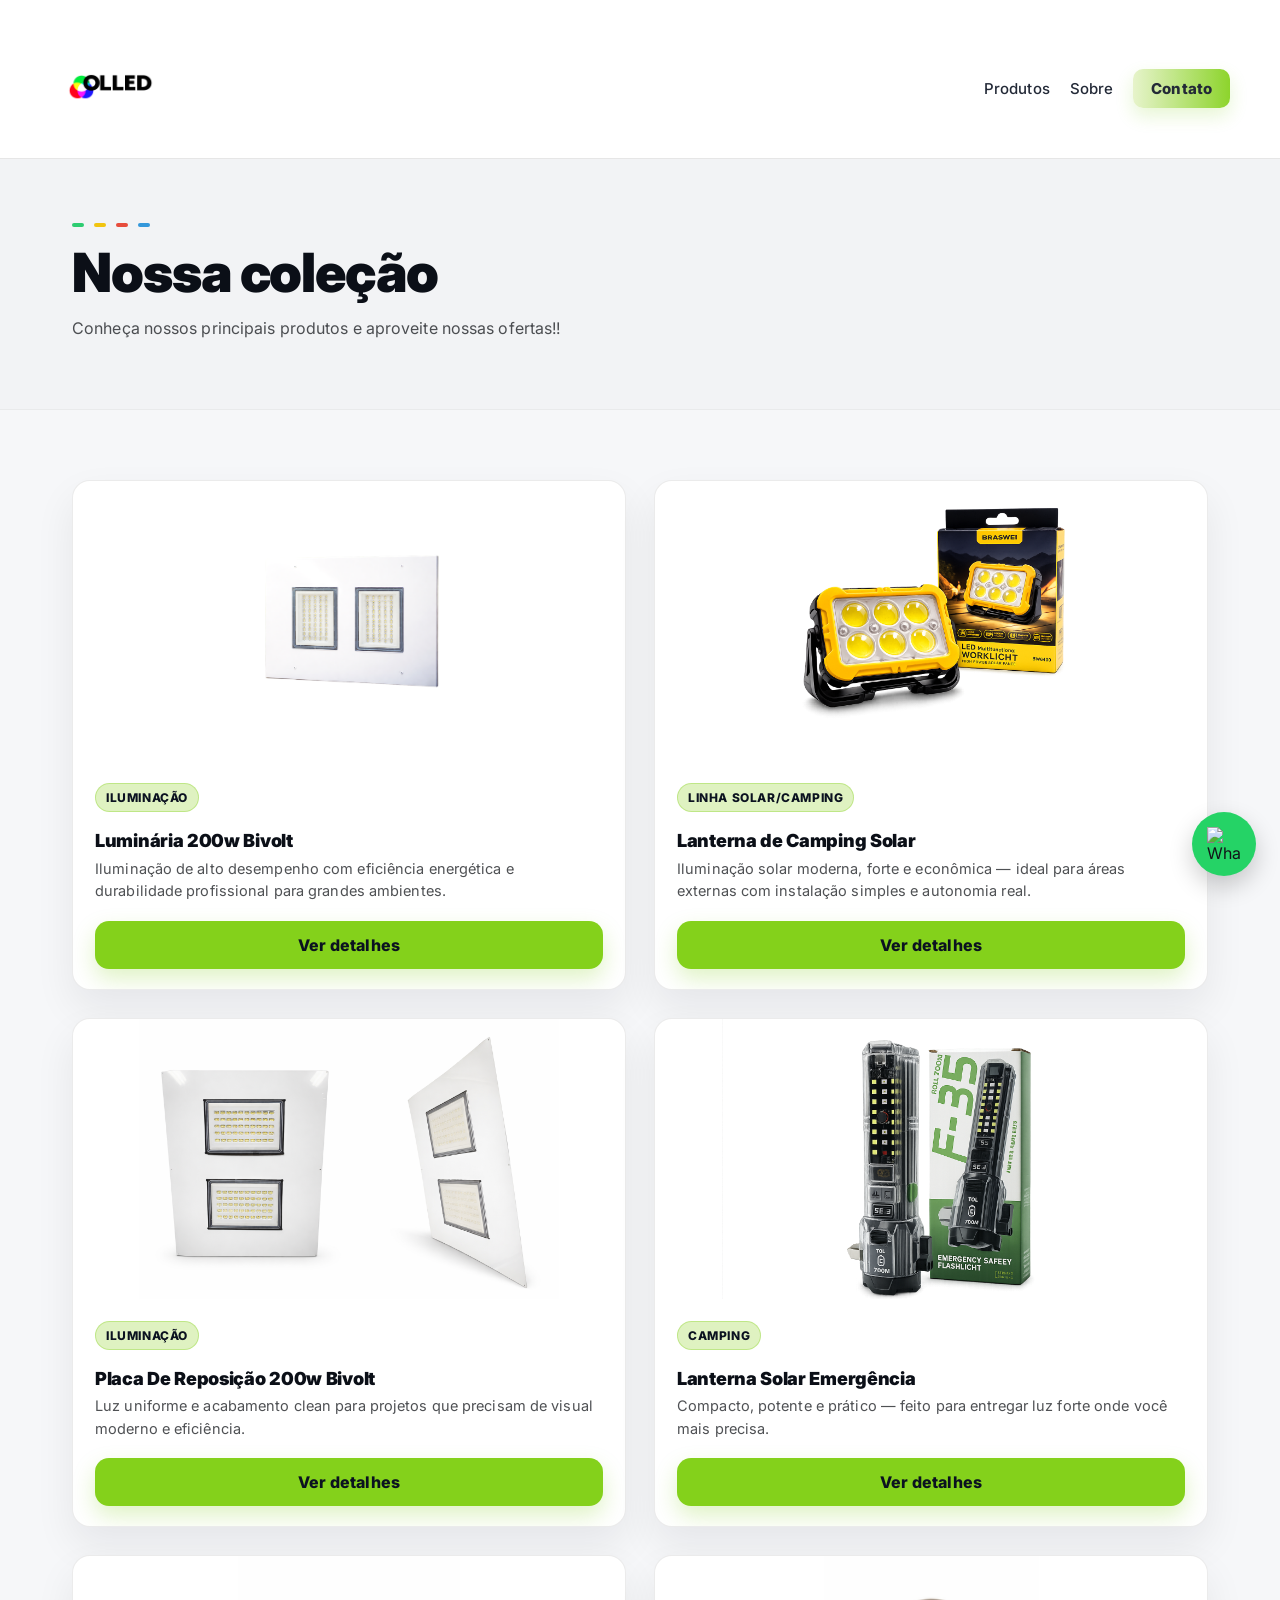
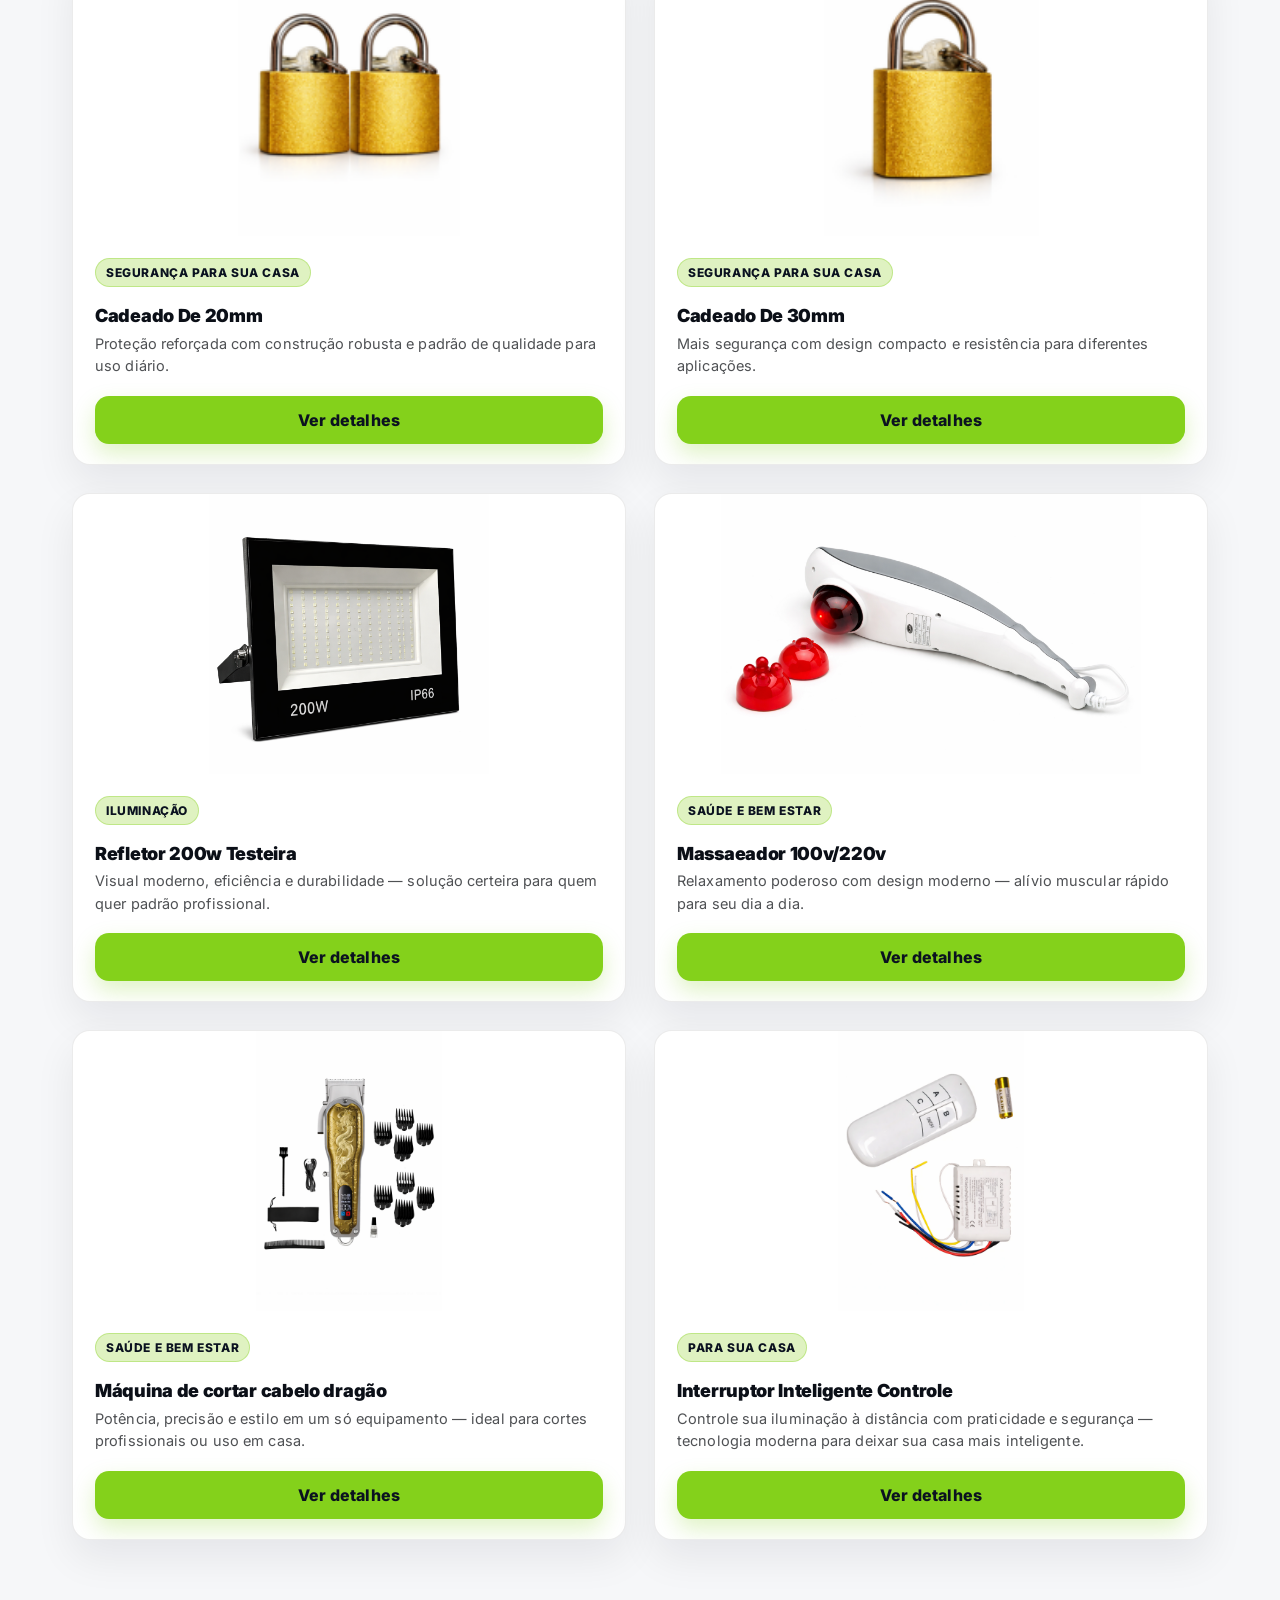
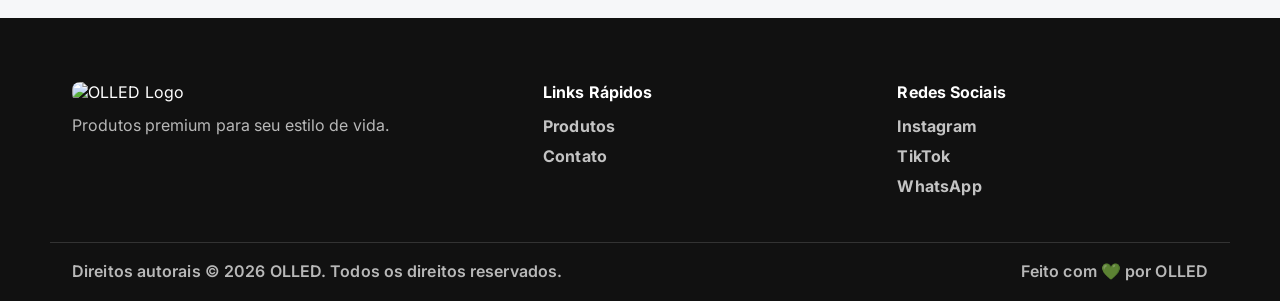
==== commit f1439879: "erro gráfico" ====
--- a/produtos.html
+++ b/produtos.html
@@ -153,7 +153,7 @@
          onerror="this.src='https://via.placeholder.com/1200x900?text=Produto+09'">
     <div class="cardBody">
       <div class="badgeTop">Saúde e bem estar</div>
-      <h3>Máquina de cortao cabelo dragão</h3>
+      <h3>Máquina de cortar cabelo dragão</h3>
       <p>Potência, precisão e estilo em um só equipamento — ideal para cortes profissionais ou uso em casa.</p>
       <a class="btn js-product-open" href="#" data-product="p9">Ver detalhes</a>
     </div>
